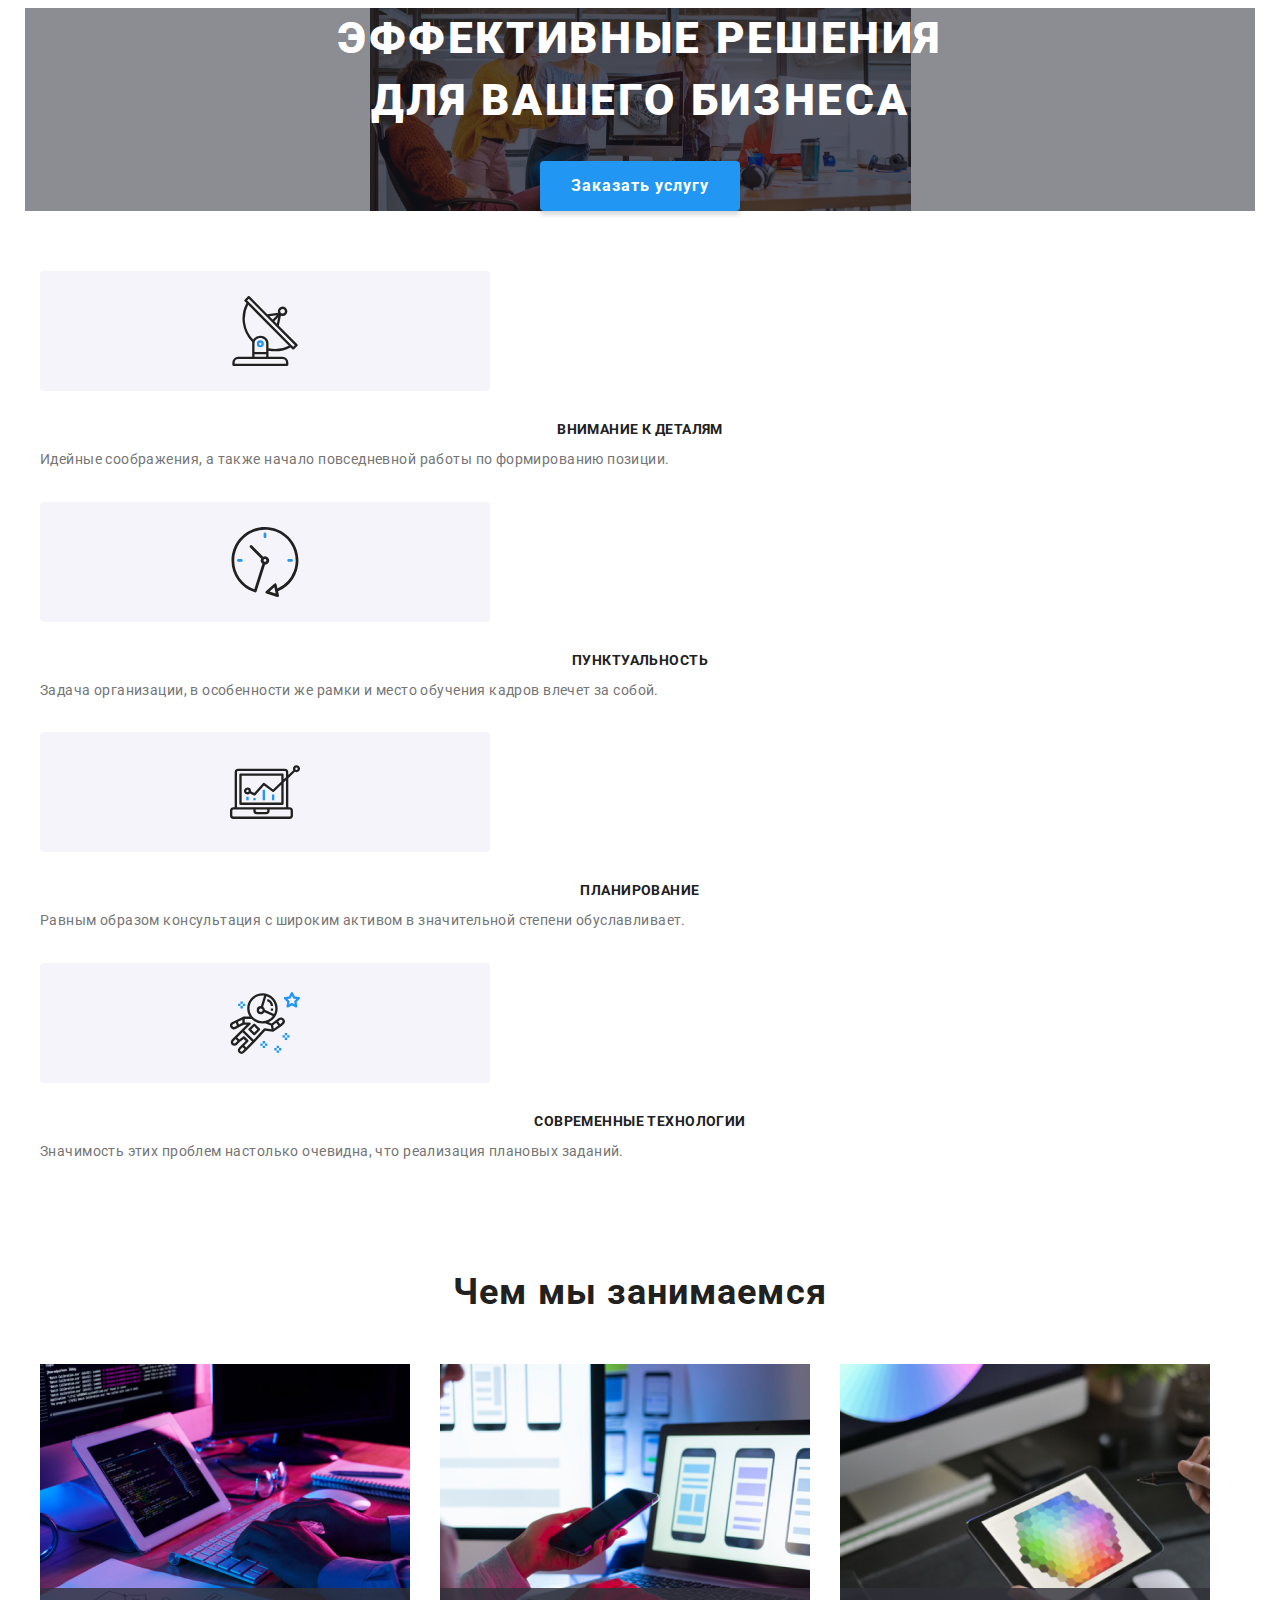
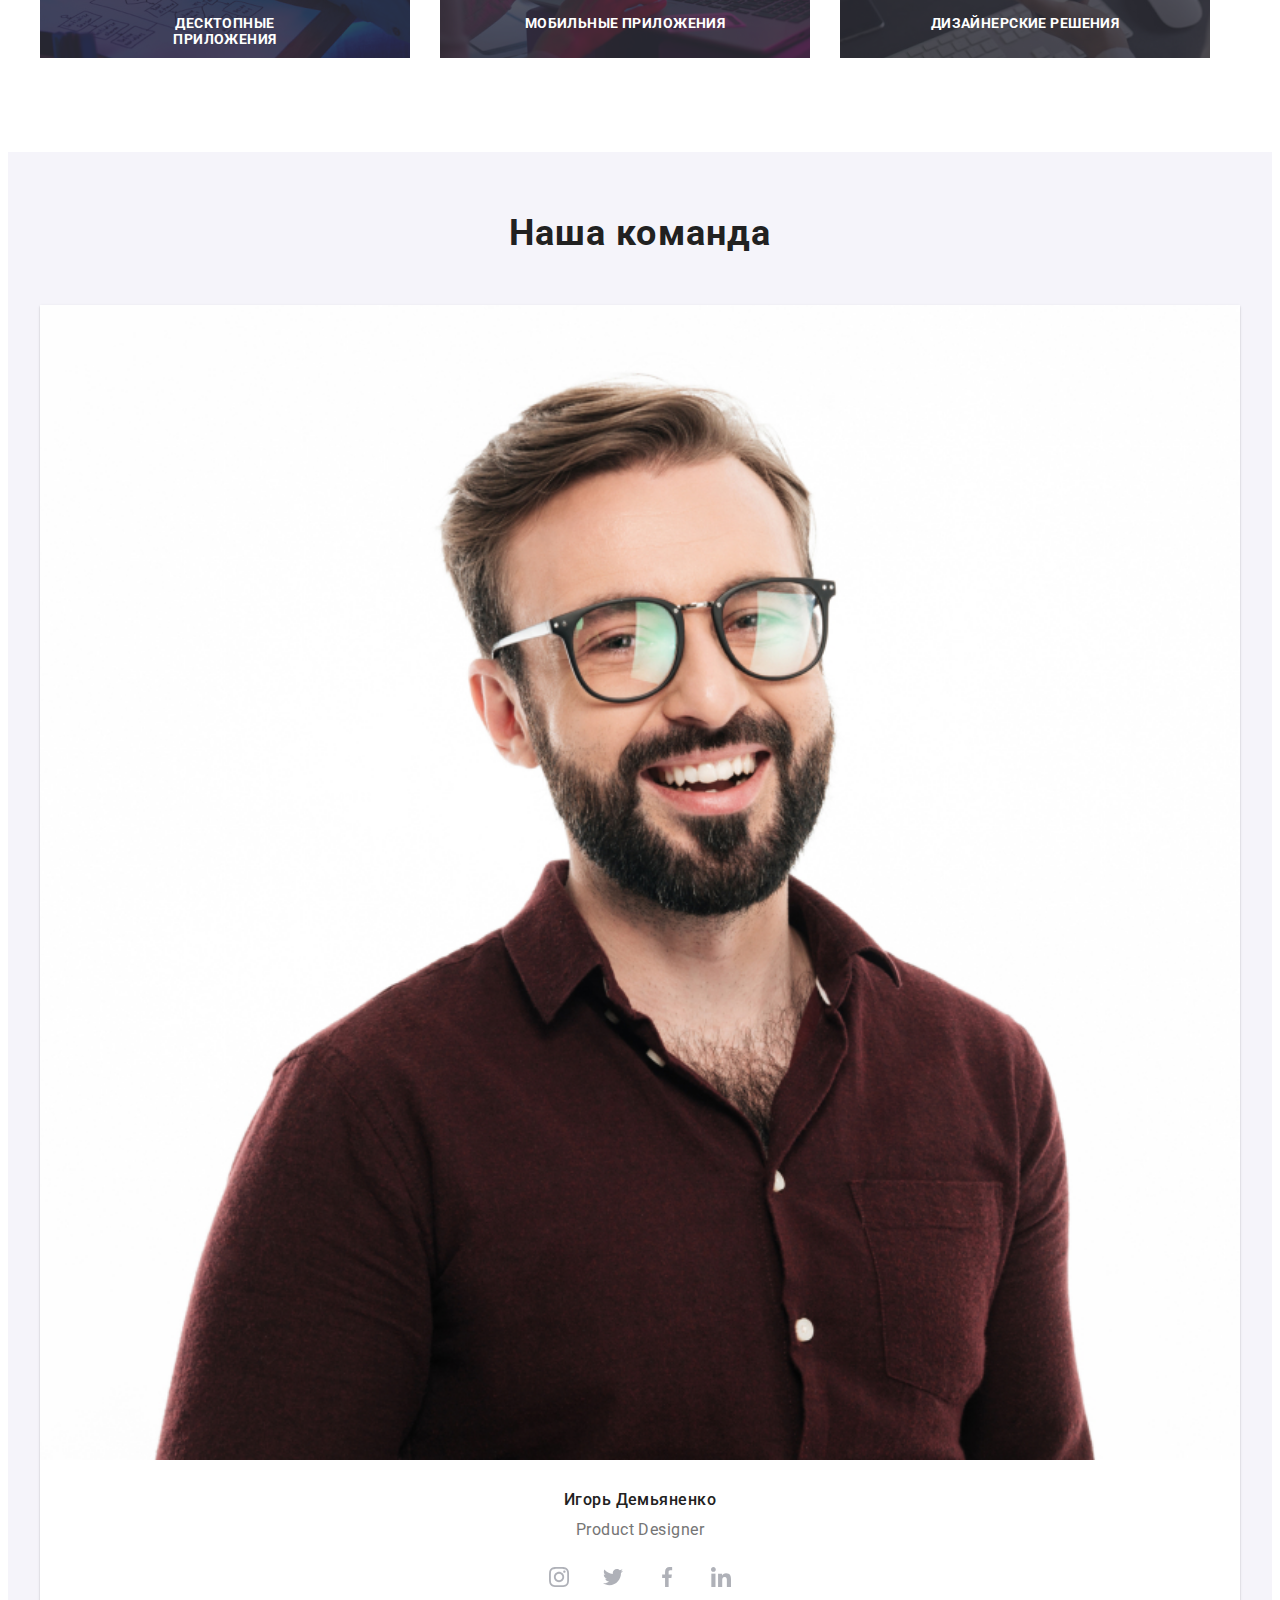
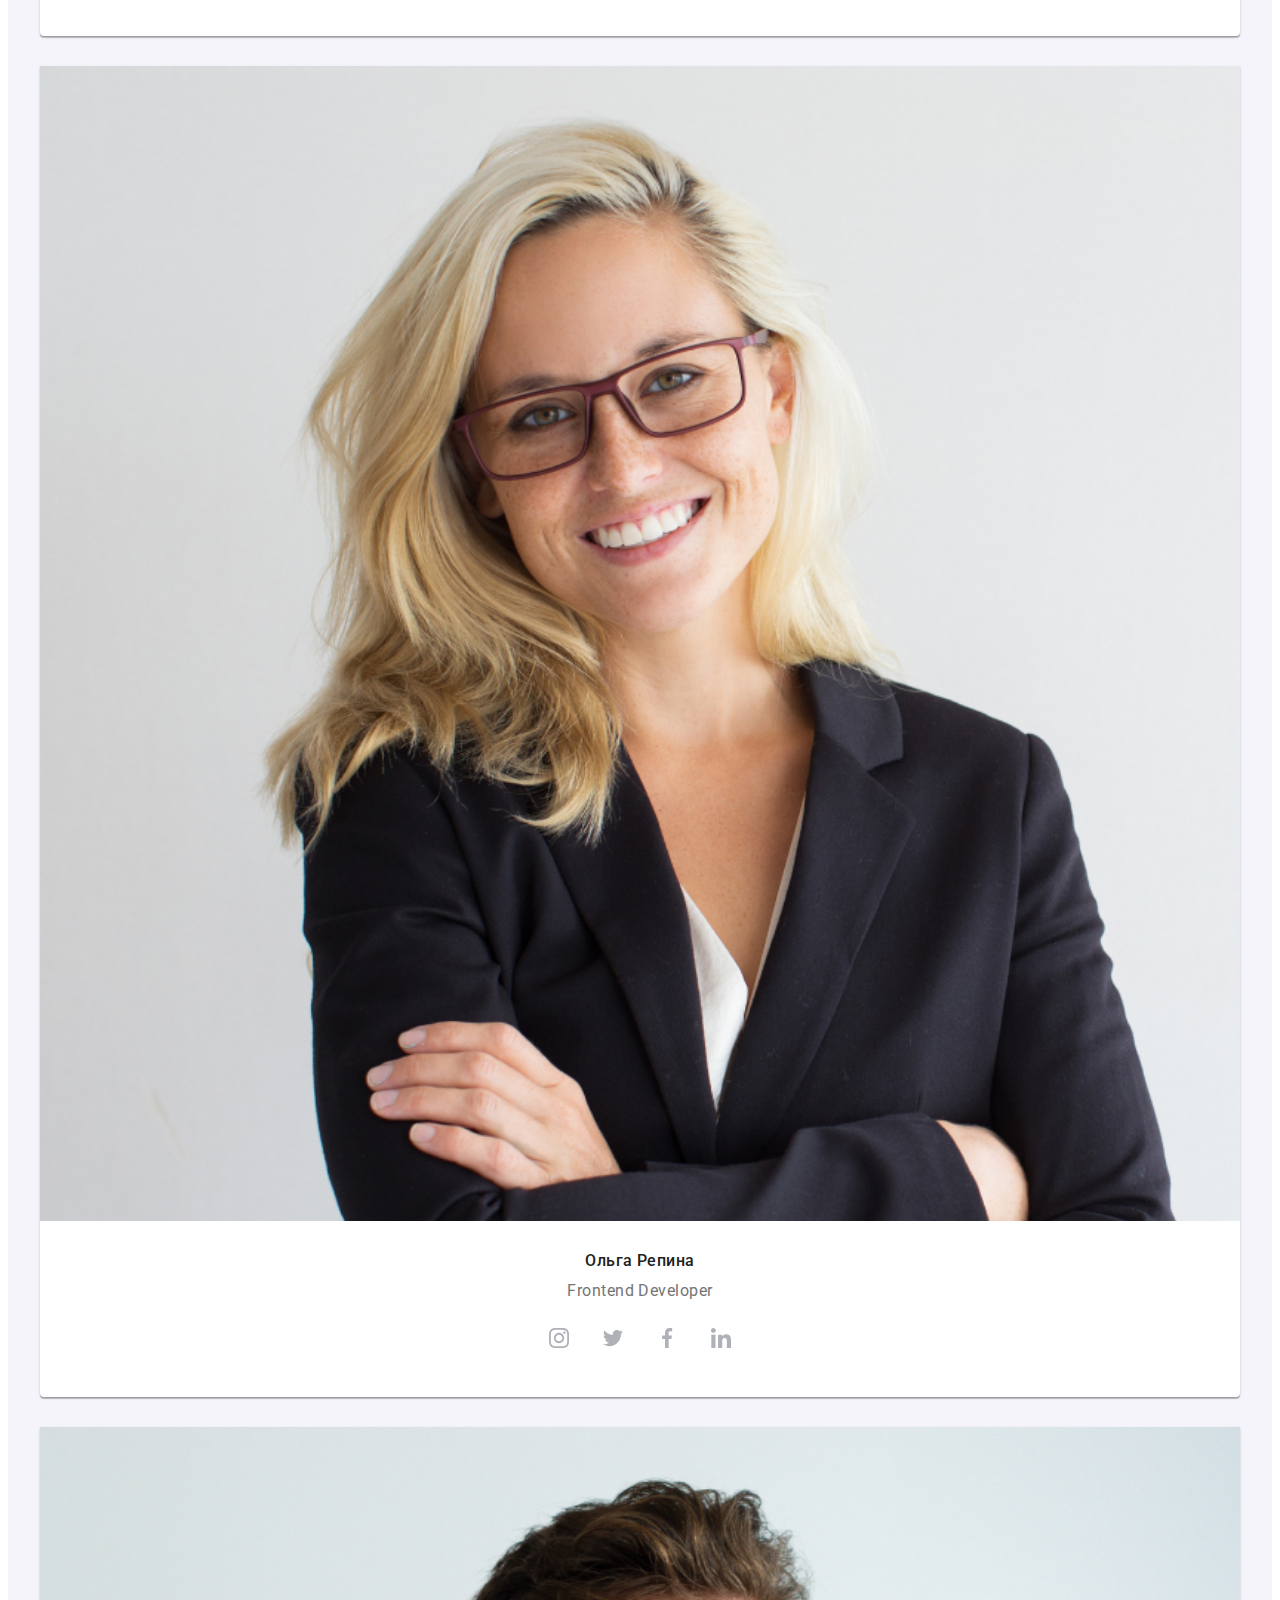
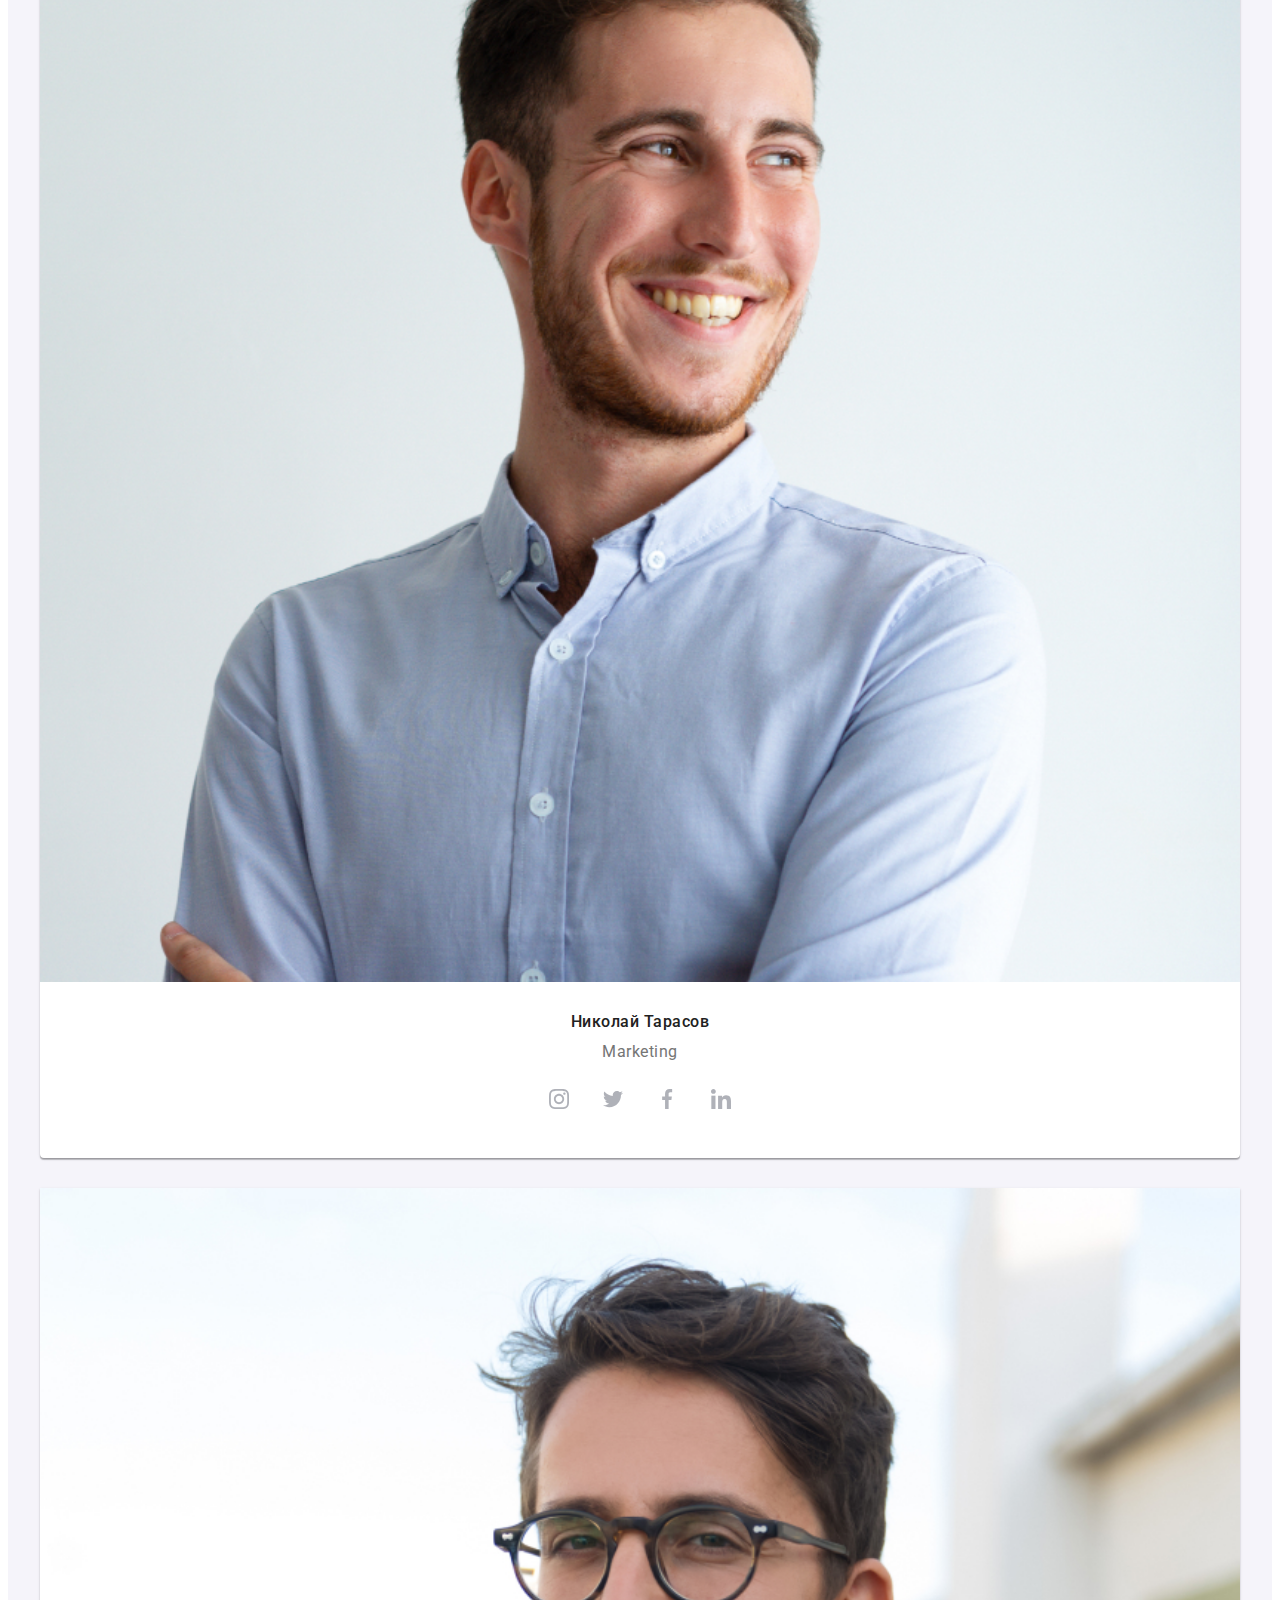
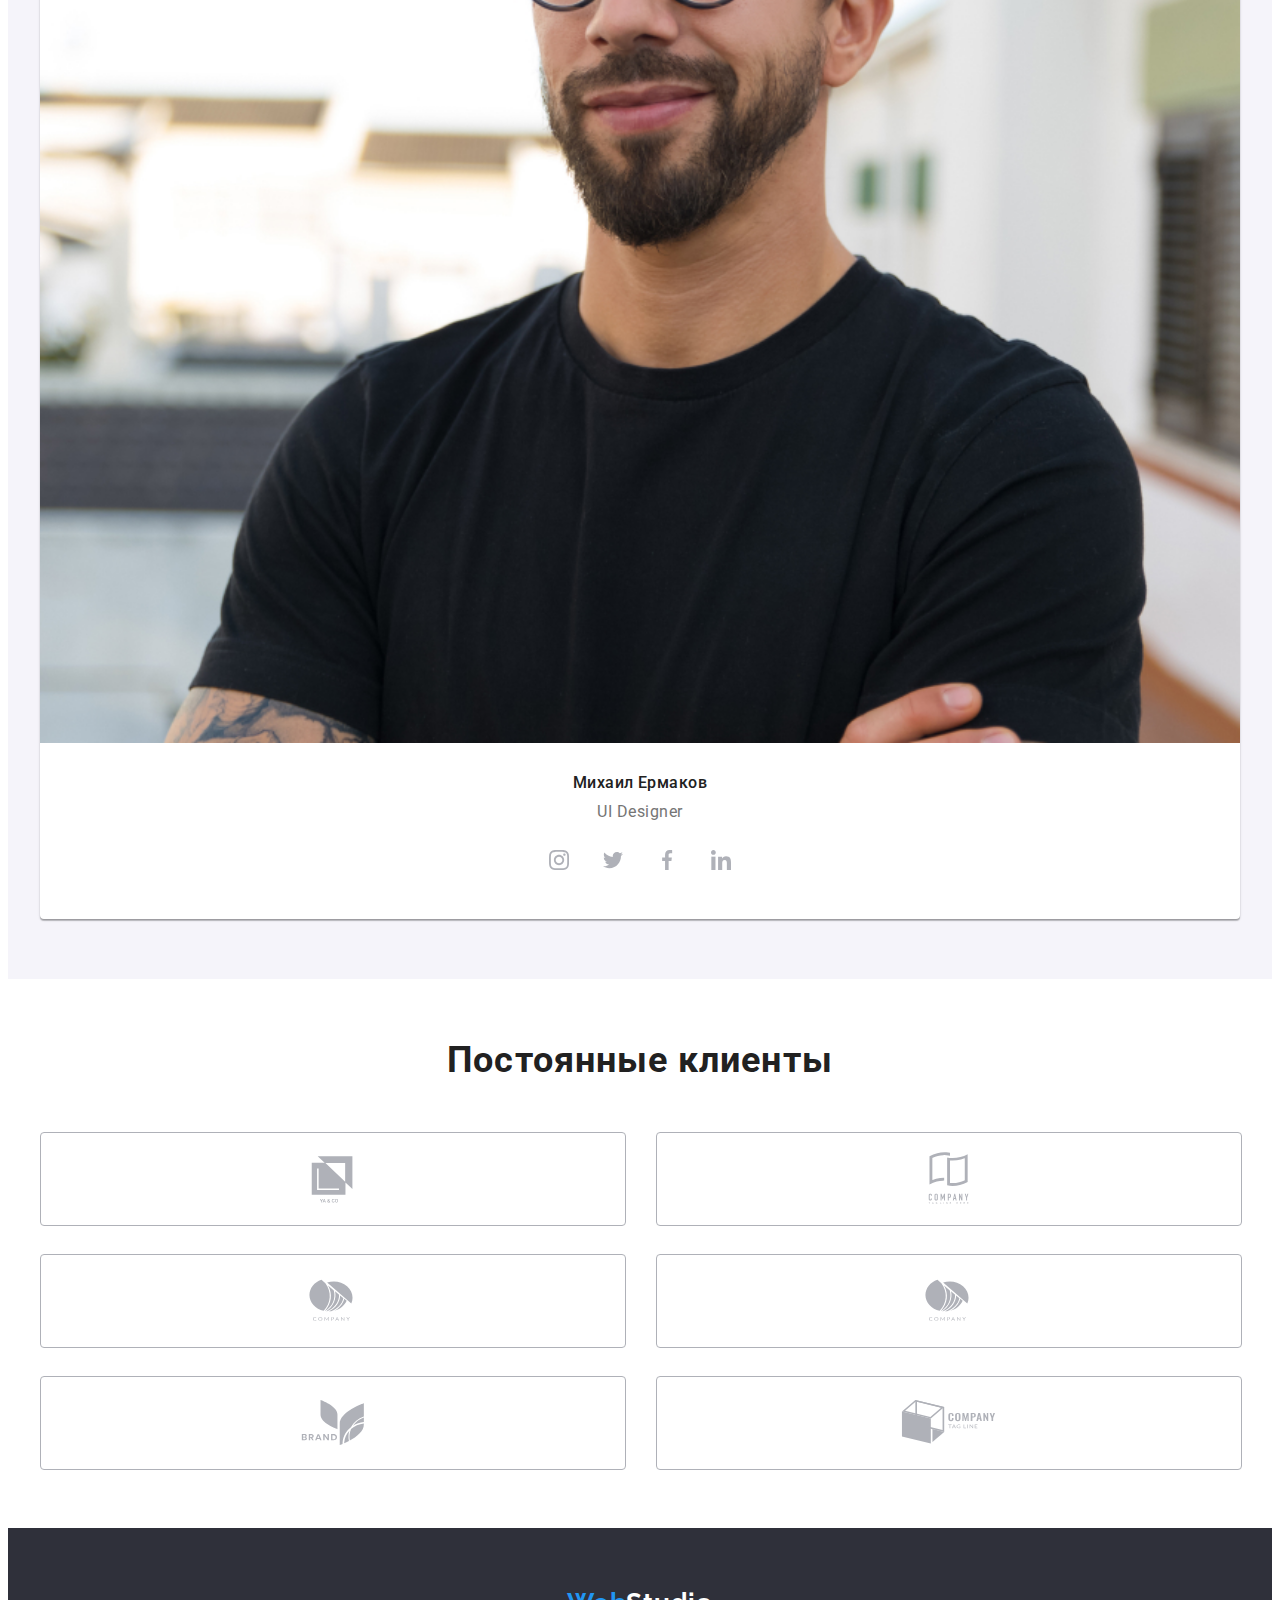
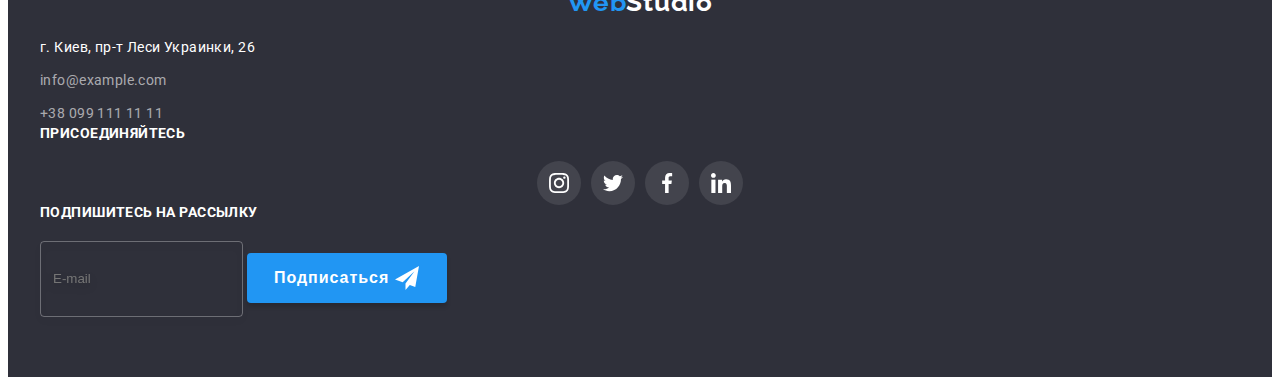
==== index.html @ 248ebfe5 "hero" ====
<!DOCTYPE html>
<html lang="ru">

<head>
    <meta charset="UTF-8">
    <meta http-equiv="X-UA-Compatible" content="IE=edge">
    <meta name="viewport" content="width=device-width, initial-scale=1.0">
    <link rel="stylesheet" href="https://cdnjs.cloudflare.com/ajax/libs/modern-normalize/1.1.0/modern-normalize.min.css" integrity="sha512-wpPYUAdjBVSE4KJnH1VR1HeZfpl1ub8YT/NKx4PuQ5NmX2tKuGu6U/JRp5y+Y8XG2tV+wKQpNHVUX03MfMFn9Q==" crossorigin="anonymous" referrerpolicy="no-referrer">
    <link href="https://fonts.googleapis.com/css2?family=Raleway:wght@700&family=Roboto:wght@400;500;700;900&display=swap" rel="stylesheet">
    <link rel="stylesheet" href="./css/main.min.css">
    <title> Домашнее задание #8</title>
</head>

<body>
    <!-- <header class="page-header">
         навигация 
        <div class="container flex-box">
             <div class="flex-box"> 
            <nav class="navigation-menu">
                <a class="logo link" href="./index.html">Web<span class="logo--black">Studio</span></a>
                <ul class="navigation-menu__list">
                    <li class="navigation-menu__item">
                        <a class="navigation-menu__link link navigation-menu__bottom-line--long" href="./index.html"><span class="accent-color">Студия</span></a>
                    </li>
                    <li class="navigation-menu__item">
                        <a class="navigation-menu__link link " href="./portfolio.html">Портфолио</a>
                    </li>
                    <li class="navigation-menu__item">
                        <a class="navigation-menu__link link " href="#contacts">Контакты</a>
                    </li>
                </ul>
            </nav>
             контакты 
            <ul class="contacts-list ">
                <li class="contacts-list__item ">
                    <a class="contacts-list__link link" href="mailto:info@devstudio.com ">info@devstudio.com
                                <svg class="contacts-list__icon-mail"  >
                                    <use href="./images/symbol-defs.svg#icon-mail" ></use>
                                </svg>
                    </a>
                </li>
                <li class="contacts-list__item"> 
                    <a class=" contacts-list__link link " href="tel:+380961111111 "> +38 096 111 11 11
                                <svg class="contacts-list__icon-phone" >
                                    <use href="./images/symbol-defs.svg#icon-phone" ></use>
                                </svg>
                    </a>
                </li>
            </ul>
             </div>
        </div>
    </header> -->
    <main>
        <!-- герой -->

        <section class=" hero hero-container  hero-bcg">
                <h1 class="hero_title">Эффективные решения для вашего бизнеса</h1>
                <button type="button" class= "button hero__button " data-modal-open><span class="hero__button--with-text ">Заказать услугу</span></button>
        </section>
        <!-- преимущества -->
        <section class="section-advantages">
            <div class="container">
                <h2 class="visually-hidden">преимущества</h2>
                <ul class="advantage-list">
                    <li class="advantage-list__item  advantage-list__antenna pseudo-icon">
                        <h3 class="advantage-list__title ">Внимание к деталям</h3>
                        <p class="advantage-list__text ">Идейные соображения, а также начало повседневной работы по формированию позиции.</p>
                    </li>
                    <li class="advantage-list__item advantage-list__clock  pseudo-icon">
                        <h3 class="advantage-list__title ">Пунктуальность</h3>
                        <p class="advantage-list__text ">Задача организации, в особенности же рамки и место обучения кадров влечет за собой.</p>
                    </li>


                    <li class="advantage-list__item  advantage-list__diagram pseudo-icon">
                        <h3 class="advantage-list__title ">Планирование</h3>
                        <p class="advantage-list__text ">Равным образом консультация с широким активом в значительной степени обуславливает.</p>
                    </li>
                    <li class="advantage-list__item   advantage-list__astronaut pseudo-icon">
                        <h3 class="advantage-list__title ">Современные технологии</h3>
                        <p class="advantage-list__text ">Значимость этих проблем настолько очевидна, что реализация плановых заданий.</p>
                    </li>
                </ul>
            </div>
        </section>
        <!-- Чем мы занимаемся -->
        <section class="section-about-us">
            <div class="container ">
                <h2 class="section-title ">Чем мы занимаемся</h2>
                <ul class="about-us-list card-set">
                    <li class="about-us-list__item card-set__item">
                        <div class="about-us-list__img card-set__img">
                            <img src="./images/studio/what-are-we-doing/box1.jpg " alt="Человек печатает код " width="370 ">
                            <div class="about-us-list__text-wrap card-set__text-wrap">
                                <p class="about-us-list__text card-set__text">Десктопные приложения</p>
                            </div>
                        </div>
                    </li>
                    <li class="about-us-list__item card-set__item">
                        <div class="about-us-list__img card-set__img">
                            <img src="./images/studio/what-are-we-doing/box2.jpg " alt="Человек печатает код " width="370 ">
                            <div class="about-us-list__text-wrap card-set__text-wrap">
                                <p class="about-us-list__text card-set__text">Мобильные приложения</p>
                            </div>
                        </div>
                    </li>
                    <li class="about-us-list__item card-set__item">
                        <div class="about-us-list__img card-set__img">
                            <img src="./images/studio/what-are-we-doing/box3.jpg " alt="Человек печатает код " width="370 ">
                            <div class="about-us-list__text-wrap card-set__text-wrap">
                                <p class="about-us-list__text card-set__text">Дизайнерские решения</p>
                            </div>
                        </div>
                    </li>
                </ul>
            </div>
        </section>
        <!-- наша команда -->
        <section class="sections section-bcg ">
            <div class="container ">
                <h2 class="section-title ">Наша команда</h2>
                <ul class="our-team-list ">
                    <li class="our-team-cards">
                        <img src="./images/studio/our-team/photocard1.jpg " alt="Фото сотрудника " width="270 ">
                        <div class="our-team-cards-text">
                            <h3 class="team-title ">Игорь Демьяненко</h3>
                            <p class="team-profession ">Product Designer</p>
                            <ul class="social-links">
                                <li class="social-links-items">
                                    <a class="social-link" href="">
                                        <svg class="link-icon">
                                        <use href="./images/symbol-defs.svg#icon-instagram"></use>
                                    </svg>
                                    </a>
                                </li>
                                <li class="social-links-items">
                                    <a class="social-link" href="">
                                        <svg class="link-icon">
                                        <use href="./images/symbol-defs.svg#icon-twitter"></use>
                                    </svg>
                                    </a>
                                </li>
                                <li class="social-links-items">
                                    <a class="social-link" href="">
                                        <svg class="link-icon">
                                        <use href="./images/symbol-defs.svg#icon-facebook"></use>
                                    </svg>
                                    </a>
                                </li>
                                <li class="social-links-items">
                                    <a class="social-link" href="">
                                        <svg class="link-icon">
                                        <use href="./images/symbol-defs.svg#icon-linkedin"></use>
                                    </svg>
                                    </a>
                                </li>
                            </ul>
                        </div>
                    </li>
                    <li class="our-team-cards">
                        <img src="./images/studio/our-team/photocard2.jpg " alt="Фото сотрудника " width="270 ">
                        <div class="our-team-cards-text">
                            <h3 class="team-title ">Ольга Репина</h3>
                            <p class="team-profession ">Frontend Developer</p>
                            <ul class="social-links">
                                <li class="social-links-items">
                                    <a class="social-link" href="">
                                        <svg class="link-icon">
                                        <use href="./images/symbol-defs.svg#icon-instagram"></use>
                                    </svg>
                                    </a>
                                </li>
                                <li class="social-links-items">
                                    <a class="social-link" href="">
                                        <svg class="link-icon">
                                        <use href="./images/symbol-defs.svg#icon-twitter"></use>
                                    </svg>
                                    </a>
                                </li>
                                <li class="social-links-items">
                                    <a class="social-link" href="">
                                        <svg class="link-icon">
                                        <use href="./images/symbol-defs.svg#icon-facebook"></use>
                                    </svg>
                                    </a>
                                </li>
                                <li class="social-links-items">
                                    <a class="social-link" href="">
                                        <svg class="link-icon">
                                        <use href="./images/symbol-defs.svg#icon-linkedin"></use>
                                    </svg>
                                    </a>
                                </li>
                            </ul>
                        </div>
                    </li>
                    <li class="our-team-cards">
                        <img src="./images/studio/our-team/photocard3.jpg " alt="Фото сотрудника " width="270 ">
                        <div class="our-team-cards-text">
                            <h3 class="team-title ">Николай Тарасов</h3>
                            <p class="team-profession ">Marketing</p>
                            <ul class="social-links">
                                <li class="social-links-items">
                                    <a class="social-link" href="">
                                        <svg class="link-icon">
                                        <use href="./images/symbol-defs.svg#icon-instagram"></use>
                                    </svg>
                                    </a>
                                </li>
                                <li class="social-links-items">
                                    <a class="social-link" href="">
                                        <svg class="link-icon">
                                        <use href="./images/symbol-defs.svg#icon-twitter"></use>
                                    </svg>
                                    </a>
                                </li>
                                <li class="social-links-items">
                                    <a class="social-link" href="">
                                        <svg class="link-icon">
                                        <use href="./images/symbol-defs.svg#icon-facebook"></use>
                                    </svg>
                                    </a>
                                </li>
                                <li class="social-links-items">
                                    <a class="social-link" href="">
                                        <svg class="link-icon">
                                        <use href="./images/symbol-defs.svg#icon-linkedin"></use>
                                    </svg>
                                    </a>
                                </li>
                            </ul>
                        </div>
                    </li>
                    <li class="our-team-cards">
                        <img src="./images/studio/our-team/photocard4.jpg " alt="Фото сотрудника " width="270 ">
                        <div class="our-team-cards-text">
                            <h3 class="team-title ">Михаил Ермаков</h3>
                            <p class="team-profession ">UI Designer</p>
                            <ul class="social-links">
                                <li class="social-links-items">
                                    <a class="social-link" href="">
                                        <svg class="link-icon">
                                        <use href="./images/symbol-defs.svg#icon-instagram"></use>
                                    </svg>
                                    </a>
                                </li>
                                <li class="social-links-items">
                                    <a class="social-link" href="">
                                        <svg class="link-icon">
                                        <use href="./images/symbol-defs.svg#icon-twitter"></use>
                                    </svg>
                                    </a>
                                </li>
                                <li class="social-links-items">
                                    <a class="social-link" href="">
                                        <svg class="link-icon">
                                        <use href="./images/symbol-defs.svg#icon-facebook"></use>
                                    </svg>
                                    </a>
                                </li>
                                <li class="social-links-items">
                                    <a class="social-link" href="">
                                        <svg class="link-icon">
                                        <use href="./images/symbol-defs.svg#icon-linkedin"></use>
                                    </svg>
                                    </a>
                                </li>
                            </ul>
                        </div>
                    </li>
                </ul>
            </div>
        </section>
        <section class="sections">
            <div class="container">
                <h2 class="section-title">Постоянные клиенты</h2>
                <ul class="clients-list">
                    <li class="clients-list-item">
                        <a class="clients-link" href="">
                            <svg class="clients-svg">
                            <use href="./images/symbol-defs.svg#icon-logo"></use>
                        </svg>
                        </a>
                    </li>
                    <li class="clients-list-item">
                        <a class="clients-link" href="">
                            <svg class="clients-svg">
                            <use href="./images/symbol-defs.svg#icon-logo-2"></use>
                        </svg>
                        </a>
                    </li>
                    <li class="clients-list-item">
                        <a class="clients-link" href="">
                            <svg class="clients-svg">
                            <use href="./images/symbol-defs.svg#icon-logo-3"></use>
                        </svg>
                        </a>
                    </li>
                    <li class="clients-list-item">
                        <a class="clients-link" href="">
                            <svg class="clients-svg">
                            <use href="./images/symbol-defs.svg#icon-logo-3"></use>
                        </svg>
                        </a>
                    </li>
                    <li class="clients-list-item">
                        <a class="clients-link" href="">
                            <svg class="clients-svg">
                            <use href="./images/symbol-defs.svg#icon-logo-5"></use>
                        </svg>
                        </a>
                    </li>
                    <li class="clients-list-item">
                        <a class="clients-link" href="">
                            <svg class="clients-svg">
                            <use href="./images/symbol-defs.svg#icon-logo-6"></use>
                        </svg>
                        </a>
                    </li>
                </ul>
            </div>
        </section>
    </main>
    <footer class="footer footer-section-padding" id="contacts">
        <div class="container  footer-conteiner">
            <div class="address-container">
                <a class="logo link footer-logo-padding " href="./index.html ">Web<span class="logo--white">Studio</span></a>
                <address>   
                <p class="address-text ">г. Киев, пр-т Леси Украинки, 26 </p>
                <a class=" address-link link " href="mailto:info@example.com ">info@example.com</a> <br />
                <a class=" address-link link " href="tel:+380991111111 ">+38 099 111 11 11</a>
            </address>
            </div>
            <div class="footer-social-container">
                <p class="join">присоединяйтесь</p>
                <ul class="footer-social-list">
                    <li>
                    </li>
                    <li class="social-links-items-footer ">
                        <a class="social-link-footer " href=" ">
                            <svg class="link-icon-footer ">
                                    <use href="./images/symbol-defs.svg#icon-instagram "></use>
                                </svg>
                        </a>
                    </li>
                    <li class="social-links-items-footer ">
                        <a class="social-link-footer " href=" ">
                            <svg class="link-icon-footer ">
                                    <use href="./images/symbol-defs.svg#icon-twitter "></use>
                                </svg>
                        </a>
                    </li>
                    <li class="social-links-items-footer ">
                        <a class="social-link-footer " href=" ">
                            <svg class="link-icon-footer ">
                                    <use href="./images/symbol-defs.svg#icon-facebook "></use>
                                </svg>
                        </a>
                    </li>
                    <li class="social-links-items-footer ">
                        <a class="social-link-footer " href=" ">
                            <svg class="link-icon-footer ">
                                    <use href="./images/symbol-defs.svg#icon-linkedin "></use>
                                </svg>
                        </a>
                    </li>
                </ul>
            </div>
            <div class="footer-form">
                <p class="join">Подпишитесь на рассылку</p>
                <form action="#">
                    <input class="footer-form-input" name="E-mail" type="email" placeholder="E-mail">
                    <button type="submit" class="footer-button-submit"><span class="footer-button-text"> Подписаться</span> 
                        <svg class="send-icon">
                            <use href="./images/symbol-defs.svg#icon-icon-send"></use>
                        </svg>
                </button>
            </div>
        </div>
    </footer>
    <div class="backdrop is-hidden" data-modal>
        <div class="modal">
            <button type="button" class="modal-close" data-modal-close>
                <svg class="icon-close">
                    <use href=".//images/symbol-defs.svg#icon-close"></use>
                </svg>
            </button>
            <form action="#" >
                <div class="form-padding">
                    <b class="form-title">Оставьте свои данные, мы вам перезвоним</b>
<div class="modal-field">
    <label class="form-label"><span class="label-text">Имя</span>
        <span class="input-wrap">
        <input class="form-input"
        type="text"
        name="user-name"
        required
        >
        <svg class="form-icons">
            <use href="./images/symbol-defs.svg#icon-user-name-icon"></use>
        </svg>
        </span>
    </label>
</div>
<div class="modal-field">
    <label class="form-label"><span class="label-text">Телефон</span>
        <span class="input-wrap">
        <input class="form-input"type="tel"
        name="user-tel"
        required
        >
        <svg class="form-icons">
            <use href="./images/symbol-defs.svg#icon-user-phone-icon"></use>
        </svg>
        </span>
    </label>
</div>
<div class="modal-field">
    <label class="form-label"><span class="label-text">Почта</span>
        <span class="input-wrap">
            <input class="form-input"type="email"
        name="user-email"
        >
            <svg class="form-icons">
            <use href="./images/symbol-defs.svg#icon-user-mail-icon"></use>
            </svg>
        </span>
    </label>
</div>
<div class="modal-textarea">
    <label class="form-label"><span class="label-text">Комментарий</span>
    <textarea class=" form-textarea " name="comment " placeholder="Введите текст"></textarea>
</label>
</div>
<div class="Modal-chekbox">
    <input type="checkbox" class="form-check visually-hidden" name="policy" value="yes" id="form-check" required>
    <label for="form-check" class="check-text">
        <span class="check-text__svg">
            <svg class="icon-check">
                <use href="./images/symbol-defs.svg#icon-check"></use>
            </svg>
        </span>
        Соглашаюсь с рассылкой и принимаю <a href="" class="check-link">Условия договора</a>
    </label>
</div>
<button type="submit" class="form-submit-button"><span class="form-button-text">Отправить</span></button>
                </div>
            </form>
        </div>
    </div>
    <script src="./js/modal.js "></script>
</body>

</html>
---- css/main.min.css ----
:root{--main-text: #757575;--title-text: #212121;--accent: #2196f3;--main-bg: #ffffff;--hero-bg: #2f303a;--header-borderline: #e5e5e5;--secondary-bg: #f5f4fa;--partfolio-border: #eeeeee;--soc-link: #afb1b8;--soc-link-h: #ffffff;--footerbcg-soc-link: #43444d;--clients-border: #afb1b8;--gap: 30px;--item: 1}p,h1,h2,h3{margin:0;padding:0}ul,ol{margin:0;padding:0;list-style:none}img{display:block;max-width:100%;height:auto;width:100%}body{font-family:Roboto,sans-serif,Raleway;background-color:var(--main-bg);color:var(--main-text)}.visually-hidden{position:absolute;white-space:nowrap;width:1px;height:1px;overflow:hidden;border:0;padding:0;clip:rect(0 0 0 0);-webkit-clip-path:inset(50%);clip-path:inset(50%);margin:-1px}.accent-color{color:var(--accent)}.link{text-decoration:none;transition:color 250ms linear}.link:hover,.link:focus{color:var(--accent)}.flex-box{display:flex}.centered{text-align:center}.container{margin:auto;padding-left:15px;padding-right:15px;width:100%;overflow:hidden}@media screen and (min-width: 480px){.container{width:480px;overflow:visible}}@media screen and (min-width: 768px){.container{width:768px}}@media screen and (min-width: 1200px){.container{width:1200px}}.sections{padding:60px 0px}.section-title{margin:0;margin-bottom:30px;font-weight:bold;font-size:36px;line-height:1.2;text-align:center;letter-spacing:.03em;color:var(--title-text)}@media screen and (min-width: 1200px){.section-title{margin-bottom:50px}}.logo{text-align:center;padding-bottom:20px;font-family:Raleway;font-weight:bold;font-size:26px;line-height:1.1;letter-spacing:.03em;color:var(--accent)}.logo--black{color:var(--title-text)}.logo--white{color:var(--main-bg)}.page-header{border-bottom:1px solid var(--header-borderline)}.navigation-menu{display:flex}.navigation-menu__list{display:flex;margin-right:305px;list-style:none;font-style:normal;font-weight:500;font-size:14px;line-height:1.2;letter-spacing:.02em;color:var(--title-text)}.navigation-menu__item+.navigation-menu__item{margin-left:50px}.navigation-menu__link{position:relative;display:block;padding-top:32px;padding-bottom:32px;color:var(--title-text)}.contacts-list{display:flex;margin-bottom:0;margin-right:auto;margin-left:auto}.contacts-list__item{display:flex;justify-content:center;align-items:center;width:100%;height:100%;list-style:none;font-style:normal;font-weight:500;font-size:14px;line-height:1.2;letter-spacing:.02em}.contacts-list__item+.contacts-list__item{margin-left:30px}.contacts-list__link{display:flex;margin-right:0px;padding-top:32px;padding-bottom:32px;color:var(--main-text)}.contacts-list__icon-mail{width:16px;height:12px;fill:currentColor;order:-1;margin-right:10px}.contacts-list__icon-phone{width:10px;height:16px;fill:currentColor;order:-1;margin-right:10px}.bottom-line::after{display:block;content:"";height:4px;width:48px;background-color:var(--accent);border-radius:2px;position:absolute;bottom:0px;left:0px}.navigation-menu__bottom-line--long::after{display:block;content:"";height:4px;width:48px;background-color:var(--accent);border-radius:2px;position:absolute;bottom:0px;left:0px}.navigation-menu__bottom-line--longer::after{display:block;content:"";height:4px;width:78px;background-color:var(--accent);border-radius:2px;position:absolute;bottom:0px;left:0px}.hero{text-align:center}.hero-container{margin:auto;padding-left:15px;padding-right:15px}.hero-bcg{margin-right:auto;margin-left:auto;background-image:linear-gradient(rgba(25, 28, 38, 0.5), rgba(25, 28, 38, 0.5)),url(../images/hero-bcg/hero.jpg);background-position:center;background-size:contain;background-repeat:no-repeat}@media screen and (min-width: 0px)and (max-width: 767px){.hero-bcg{width:100%;overflow:visible;background-size:cover;padding:118px 60px}}@media screen and (min-width: 768px){.hero-bcg{width:768px}}@media screen and (min-width: 1200px){.hero-bcg{width:1200px}}.hero_title{margin-right:auto;margin-left:auto;margin-bottom:30px;max-width:700px;font-weight:900;font-size:44px;line-height:1.4;letter-spacing:.06em;text-transform:uppercase;color:var(--main-bg)}@media screen and (min-width: 0px)and (max-width: 767px){.hero_title{font-size:26px;line-height:calc(42 / 26)}}.button{min-width:200px;min-height:50px;border:none;box-shadow:0px 4px 4px rgba(0,0,0,.15);border-radius:4px}.hero__button{min-width:200px;min-height:50px;border:none;box-shadow:0px 4px 4px rgba(0,0,0,.15);border-radius:4px;background-color:var(--accent);color:var(--main-bg)}.hero__button--with-text{font-family:Roboto;font-style:normal;font-weight:bold;font-size:16px;line-height:1.9;letter-spacing:.06em;color:var(--main-bg)}.footer-button-submit{position:relative;width:200px;height:50px;border:none;background:#2196f3;box-shadow:0px 4px 4px rgba(0,0,0,.15);border-radius:4px;cursor:pointer}@media screen and (min-width: 0px)and (max-width: 767px){.footer-button-submit{left:50%;transform:translate(-50%)}}.footer-button-text{margin-top:10px;margin-bottom:10px;margin-left:21px;margin-right:62px;font-style:normal;font-weight:bold;font-size:16px;line-height:calc(30 / 16);letter-spacing:.06em;color:#fff}.send-icon{position:absolute;top:50%;right:28px;transform:translateY(-50%);width:24px;height:24px;fill:#fff}.partfolio-buttons{padding-top:6px;padding-bottom:6px;padding-left:22px;padding-right:22px;font-weight:500;font-size:16px;line-height:1.6;text-align:center;cursor:pointer;background-color:var(--secondary-bg);border:transparent;border-radius:4px;transition:color 250ms linear,background-color 250ms linear}.partfolio-buttons:focus,.partfolio-buttons:hover{color:var(--main-bg);background-color:var(--accent);box-shadow:0px 3px 1px rgba(0,0,0,.1),0px 1px 2px rgba(0,0,0,.08),0px 2px 2px rgba(0,0,0,.12)}.form-submit-button{width:200px;height:50px;cursor:pointer;background:#2196f3;border:none;box-shadow:0px 4px 4px rgba(0,0,0,.15);border-radius:4px;margin-left:auto;margin-right:auto;display:flex;align-items:center;justify-content:center;outline:none}.form-button-text{font-style:normal;font-weight:bold;font-size:16px;line-height:calc(30 / 16);letter-spacing:.06em;color:#fff}.section-advantages{padding:60px 0px}.advantage-list__item{min-width:320px}.advantage-list__item:not(:last-child){margin-bottom:30px}.advantage-list__title{text-align:center;font-style:normal;font-weight:bold;font-size:14px;line-height:1.2;letter-spacing:.03em;text-transform:uppercase;color:var(--title-text);margin-bottom:10px}.advantage-list__text{font-style:normal;font-weight:normal;font-size:14px;line-height:1.7;letter-spacing:.03em;color:var(--main-text)}.advantage-list__item::before{display:block;content:"";height:120px;width:100%;margin-bottom:20px;background:#f5f4fa;border-radius:4px;background-repeat:no-repeat;background-position:center;background-size:auto}@media screen and (min-width: 480px){.advantage-list__item::before{margin-bottom:30px;width:450px}}.advantage-list__antenna::before{background-image:url(../images/advantage-svg/antenna.svg)}.advantage-list__clock::before{background-image:url(../images/advantage-svg/clock.svg)}.advantage-list__diagram::before{background-image:url(../images/advantage-svg/diagram.svg)}.advantage-list__astronaut::before{background-image:url(../images/advantage-svg/astronaut.svg)}.section-about-us{padding-top:47px;padding-bottom:94px}@media screen and (max-width: 1199px){.section-about-us{display:none}}@media screen and (min-width: 1200px){.section-about-us{display:block}}.card-set{display:flex}.card-set__item+.card-set__item{margin-left:30px}.card-set__img{position:relative}.card-set__text-wrap{position:absolute;bottom:0px;right:0px;width:370px;height:70px;background:rgba(47,48,58,.8)}.card-set__text{position:absolute;bottom:50%;right:50%;transform:translate(50%, 50%);width:205px;height:16px;font-weight:bold;font-size:14px;line-height:16px;text-align:center;letter-spacing:.03em;text-transform:uppercase;color:#fff}.our-team-list{text-align:center}.team-title{margin-bottom:10px;font-style:normal;font-weight:500;font-size:16px;line-height:1.2;letter-spacing:.03em;color:var(--title-text)}.our-team-cards{border-radius:0px 0px 4px 4px;box-shadow:0px 1px 3px rgba(0,0,0,.12),0px 1px 1px rgba(0,0,0,.14),0px 2px 1px rgba(0,0,0,.2);background-color:var(--main-bg)}.our-team-cards:not(:last-child){margin-bottom:30px}.our-team-cards-text{padding-top:30px;padding-bottom:37px}.team-profession{margin-bottom:16px;font-style:normal;font-weight:normal;font-size:16px;line-height:1.2;letter-spacing:.03em;color:var(--main-text)}.section-bcg{background-color:var(--secondary-bg)}.social-links{display:flex;justify-content:center;align-items:center}.social-links-items{width:44px;height:44px}.social-links-items+.social-links-items{margin-left:10px}.social-link{width:100%;height:100%;border-radius:50%;display:flex;align-items:center;justify-content:center;color:var(--soc-link);transition:background-color 250ms linear,color 250ms linear}.link-icon{width:20px;height:20px;fill:currentColor}.social-link:hover,.social-link:focus{background-color:var(--accent);color:var(--soc-link-h)}.footer-social-container{align-content:center}@media screen and (min-width: 0px)and (max-width: 767px){.footer-social-container{margin-bottom:60px}}.footer-social-list{display:flex;justify-content:center;align-items:center}.social-links-items-footer{width:44px;height:44px}.social-links-items-footer+.social-links-items-footer{margin-left:10px}.social-link-footer{width:100%;height:100%;border-radius:50%;display:flex;justify-content:center;align-items:center;color:var(--main-bg);background-color:var(--footerbcg-soc-link);transition:background-color 250ms linear}.link-icon-footer{width:20px;height:20px;fill:currentColor}.social-link-footer:hover,.social-link-footer:focus{background-color:var(--accent)}.clients-list{margin-left:-28px;margin-bottom:-30px}.clients-list-item{display:inline-block;width:calc(100% / 2 - 30px);margin-left:28px;margin-bottom:30px;height:92px}.clients-link{width:100%;height:100%;border:1px solid var(--clients-border);border-radius:4px;display:flex;justify-content:center;align-items:center;color:var(--clients-border);transition:color 250ms linear,background-color 250ms linear}.clients-svg{width:106px;height:60px;fill:currentColor}.clients-link:focus,.clients-link:hover{border-color:var(--accent);color:var(--accent);cursor:pointer}.footer{background-color:var(--hero-bg)}.footer-section-padding{padding-top:60px;padding-bottom:60px}.footer-conteiner{align-items:baseline;align-content:center}.footer-logo-padding{display:block}@media screen and (min-width: 0px)and (max-width: 767px){.address-container{text-align:center;margin-bottom:60px}}.join{margin-bottom:20px;font-style:normal;font-weight:bold;font-size:14px;line-height:1.1;letter-spacing:.03em;text-transform:uppercase;color:var(--main-bg)}@media screen and (min-width: 0px)and (max-width: 767px){.join{text-align:center;margin-bottom:20px}}.address-text{margin-bottom:9px;font-style:normal;font-weight:normal;font-size:14px;line-height:1.7;letter-spacing:.03em;color:var(--main-bg)}@media screen and (min-width: 0px)and (max-width: 767px){.address-text{text-align:center}}.address-link{display:inline-block;text-align:center;font-style:normal;font-weight:normal;font-size:14px;line-height:1.7;letter-spacing:.03em;color:rgba(255,255,255,.6)}.address-link:not(:last-child){margin-bottom:9px}.footer-form{align-content:center}.footer-form-input{height:50px;background-color:transparent;border:1px solid rgba(255,255,255,.3);filter:drop-shadow(0px 4px 4px rgba(0, 0, 0, 0.15));color:#fff;border-radius:4px;outline:none;padding:12px;transition:border-color 250ms linear}@media screen and (min-width: 0px)and (max-width: 767px){.footer-form-input{width:100%;margin-bottom:20px}}.footer-form-input:focus{border-color:var(--accent)}.form-padding{padding:40px}.modal-field{margin-bottom:10px}.modal-textarea{margin-bottom:20px}.Modal-chekbox{margin-bottom:30px}.form-title{display:block;margin-bottom:12px;font-style:normal;font-weight:bold;font-size:20px;line-height:calc(23 / 20);text-align:center;letter-spacing:.03em;color:#212121}.form-label{display:block;font-style:normal;font-weight:normal;font-size:12px;line-height:calc(14 / 12);letter-spacing:.01em}.label-text{display:block;width:80px;height:14px;font-style:normal;font-weight:normal;font-size:12px;line-height:calc(14 / 12);letter-spacing:.01em;margin-bottom:4px}.input-wrap{position:relative}.form-input{width:100%;height:40px;background-color:transparent;border:1px solid rgba(33,33,33,.2);border-radius:5px;padding-left:42px;padding-right:15px;outline:none;transition:border-color 250ms linear}.form-input:focus{border-color:var(--accent)}.form-input:focus+.form-icons{fill:var(--accent)}.form-textarea{width:100%;height:120px;padding:12px 16px;resize:none;background-color:transparent;border:1px solid rgba(33,33,33,.2);box-sizing:border-box;border-radius:4px;outline:none;transition:border-color 250ms linear}.form-textarea:focus{border-color:var(--accent)}.form-icons{position:absolute;width:18px;height:18px;left:15px;top:50%;transform:translateY(-50%);transition:fill 250ms linear}.check-text{font-style:normal;font-weight:normal;font-size:14px;line-height:calc(24 / 14);letter-spacing:.03em;display:flex;align-items:center;justify-content:center}.icon-check{width:11px;height:9px;fill:#fff}.check-text__svg{width:15px;height:15px;border:1px solid #000;border-radius:2px;margin-right:5px;display:flex;align-items:center;justify-content:center;transition:background-color 250ms linear,border 250ms linear}.check-link{padding-left:5px;color:var(--accent)}.form-check:checked+.check-text span{background-color:var(--accent);border:none}.portfolio-card-text{padding-top:20px;padding-bottom:20px;padding-left:24px;padding-right:24px}.portfolio-image-name{font-weight:bold;font-size:18px;line-height:2;color:var(--title-text)}.portfolio-image-text{font-style:normal;font-weight:normal;font-size:16px;line-height:1.9;letter-spacing:.03em;color:var(--main-text)}.buttons-list{margin-bottom:50px;justify-content:center}.list-item-buttons+.list-item-buttons{margin-left:8px}.portfolio-item-list{flex-wrap:wrap;margin-bottom:-30px;margin-right:-30px}.portfolio-list-item{text-decoration:none;flex-basis:calc(100% / 3 - 30px);margin-right:30px;margin-bottom:30px;background:var(--main-bg);border:1px solid var(--partfolio-border)}.portfolio-list-item:hover .portfolio-image-text-up{box-shadow:0px 4px 4px rgba(0,0,0,.25);transform:translateY(0%)}.portfolio-link{text-decoration:none}.portfolio-img-wrap{position:relative;overflow:hidden}.portfolio-image-text-up{position:absolute;top:0;left:0;font-size:18px;line-height:1.7;letter-spacing:.03em;color:#fff;background-color:var(--accent);height:100%;padding:63px 24px;transform:translateY(100%);transition:transform 250ms linear}.backdrop{position:fixed;top:0px;left:0px;width:100%;height:100%;background:rgba(0,0,0,.2)}.is-hidden{visibility:hidden;opacity:0;pointer-events:none}.modal{position:absolute;top:50%;left:50%;transform:translate(-50%, -50%);width:528px;height:581px;box-shadow:0px 1px 3px rgba(0,0,0,.12),0px 1px 1px rgba(0,0,0,.14),0px 2px 1px rgba(0,0,0,.2);border-radius:4px;background-color:#fff}.modal-close{position:absolute;background-color:transparent;top:8px;right:8px;width:30px;height:30px;border:1px solid rgba(0,0,0,.1);border-radius:50%;cursor:pointer;transition:fill 250ms linear,cursor 250ms linear}.modal-close:hover{fill:var(--accent);cursor:pointer}.icon-close{position:absolute;top:5px;right:5px;width:18px;height:18px}/*# sourceMappingURL=main.min.css.map */
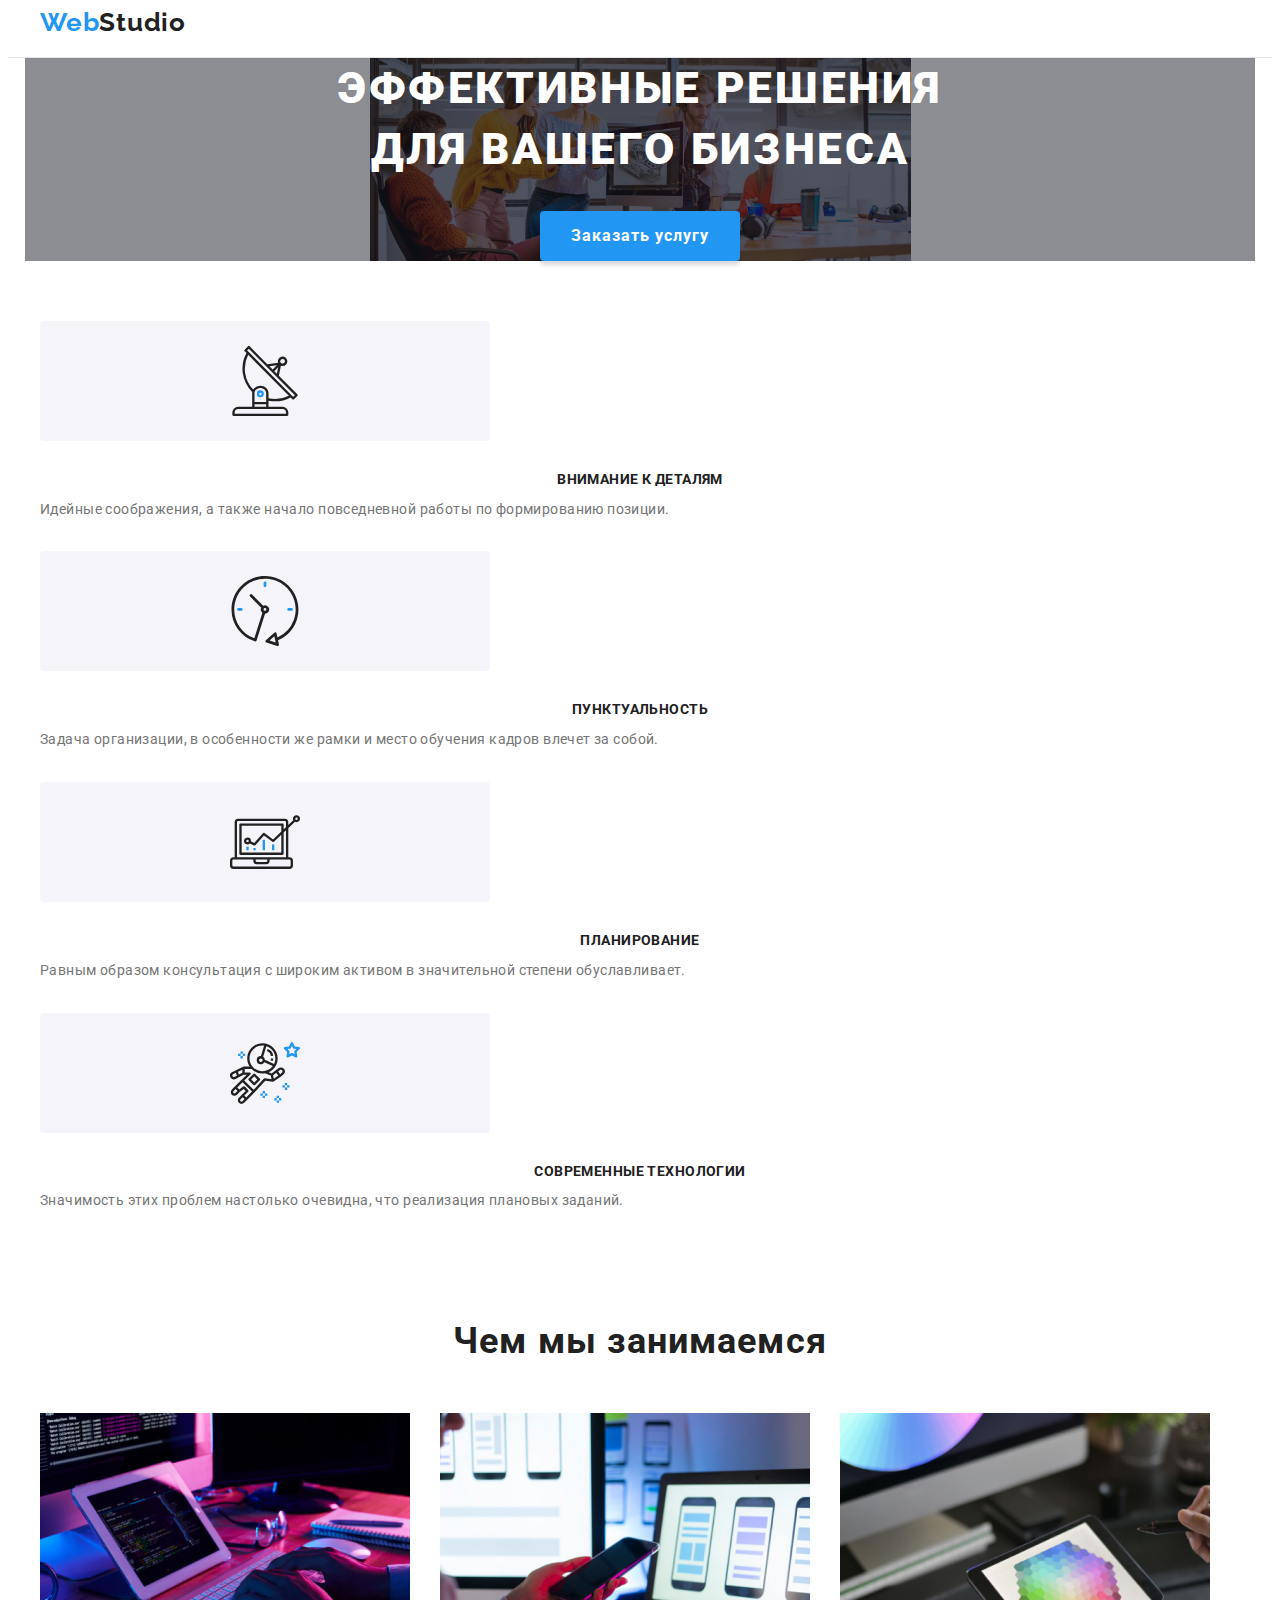
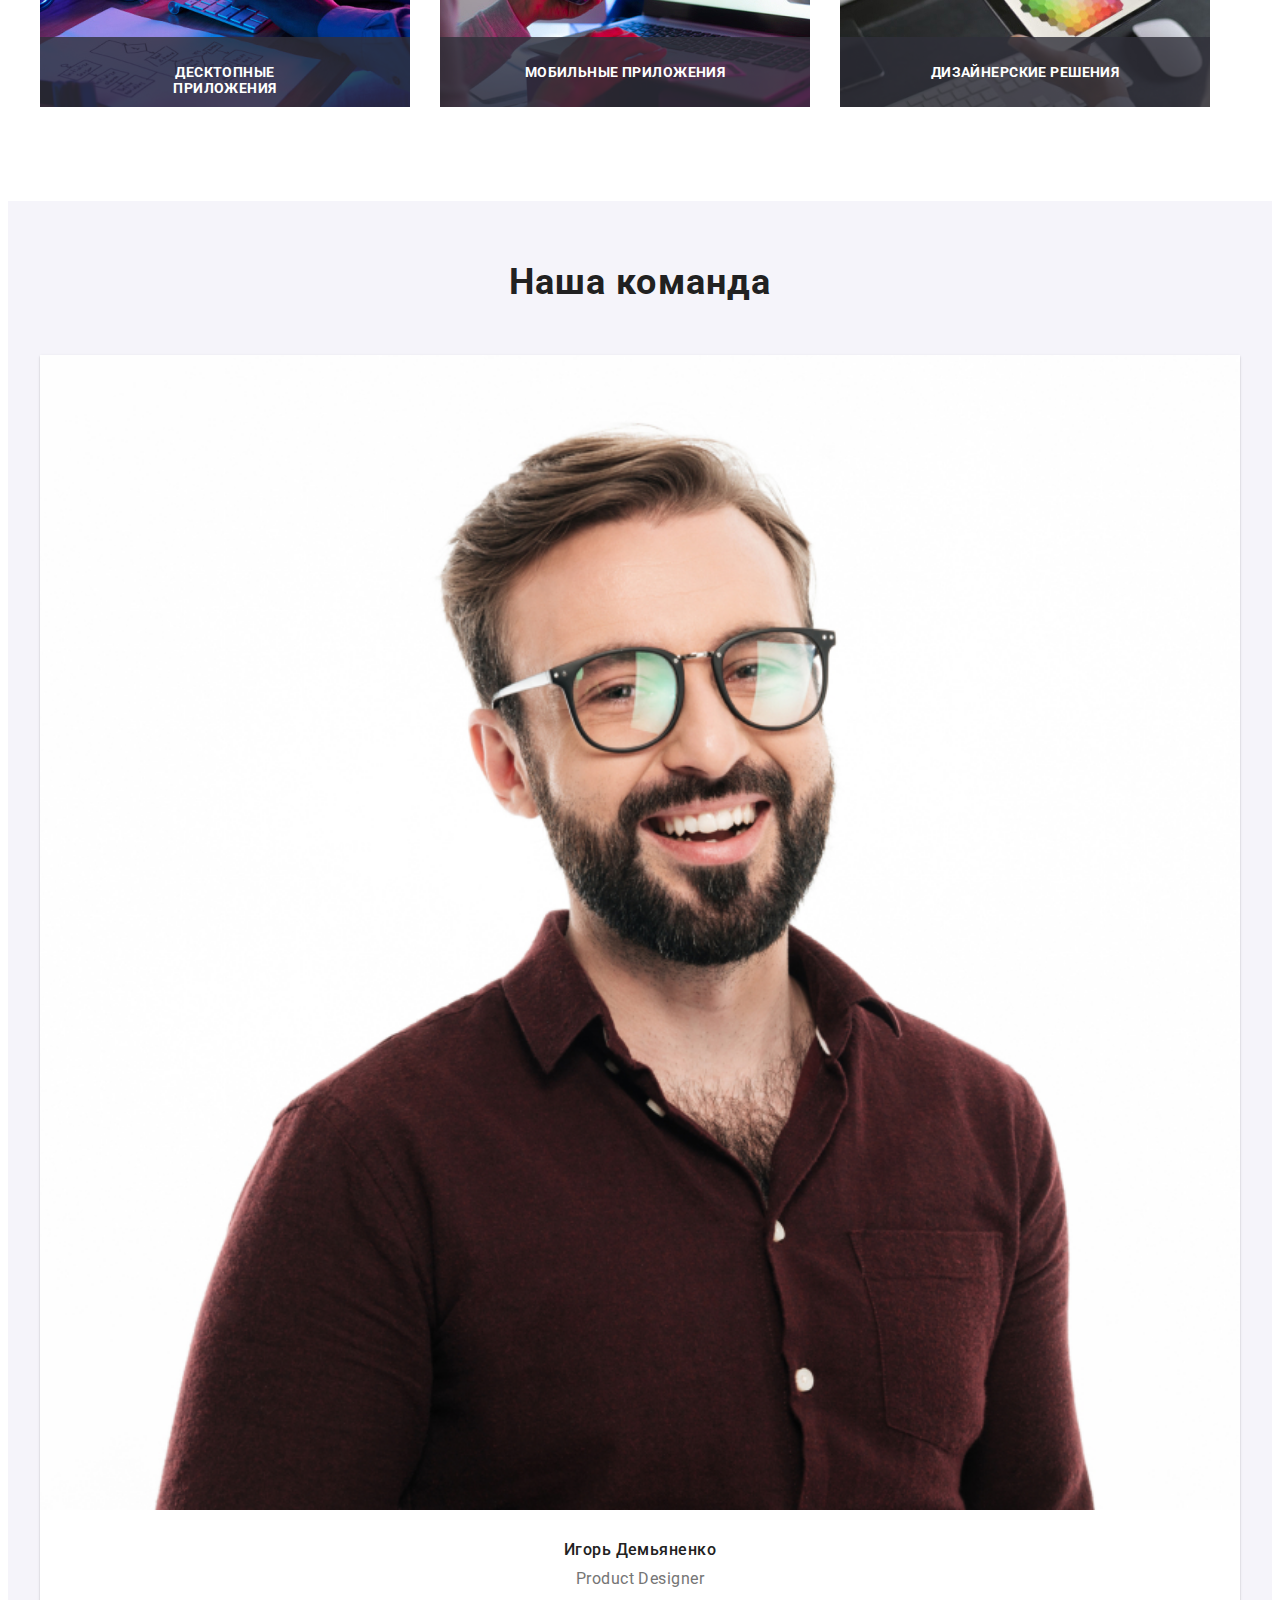
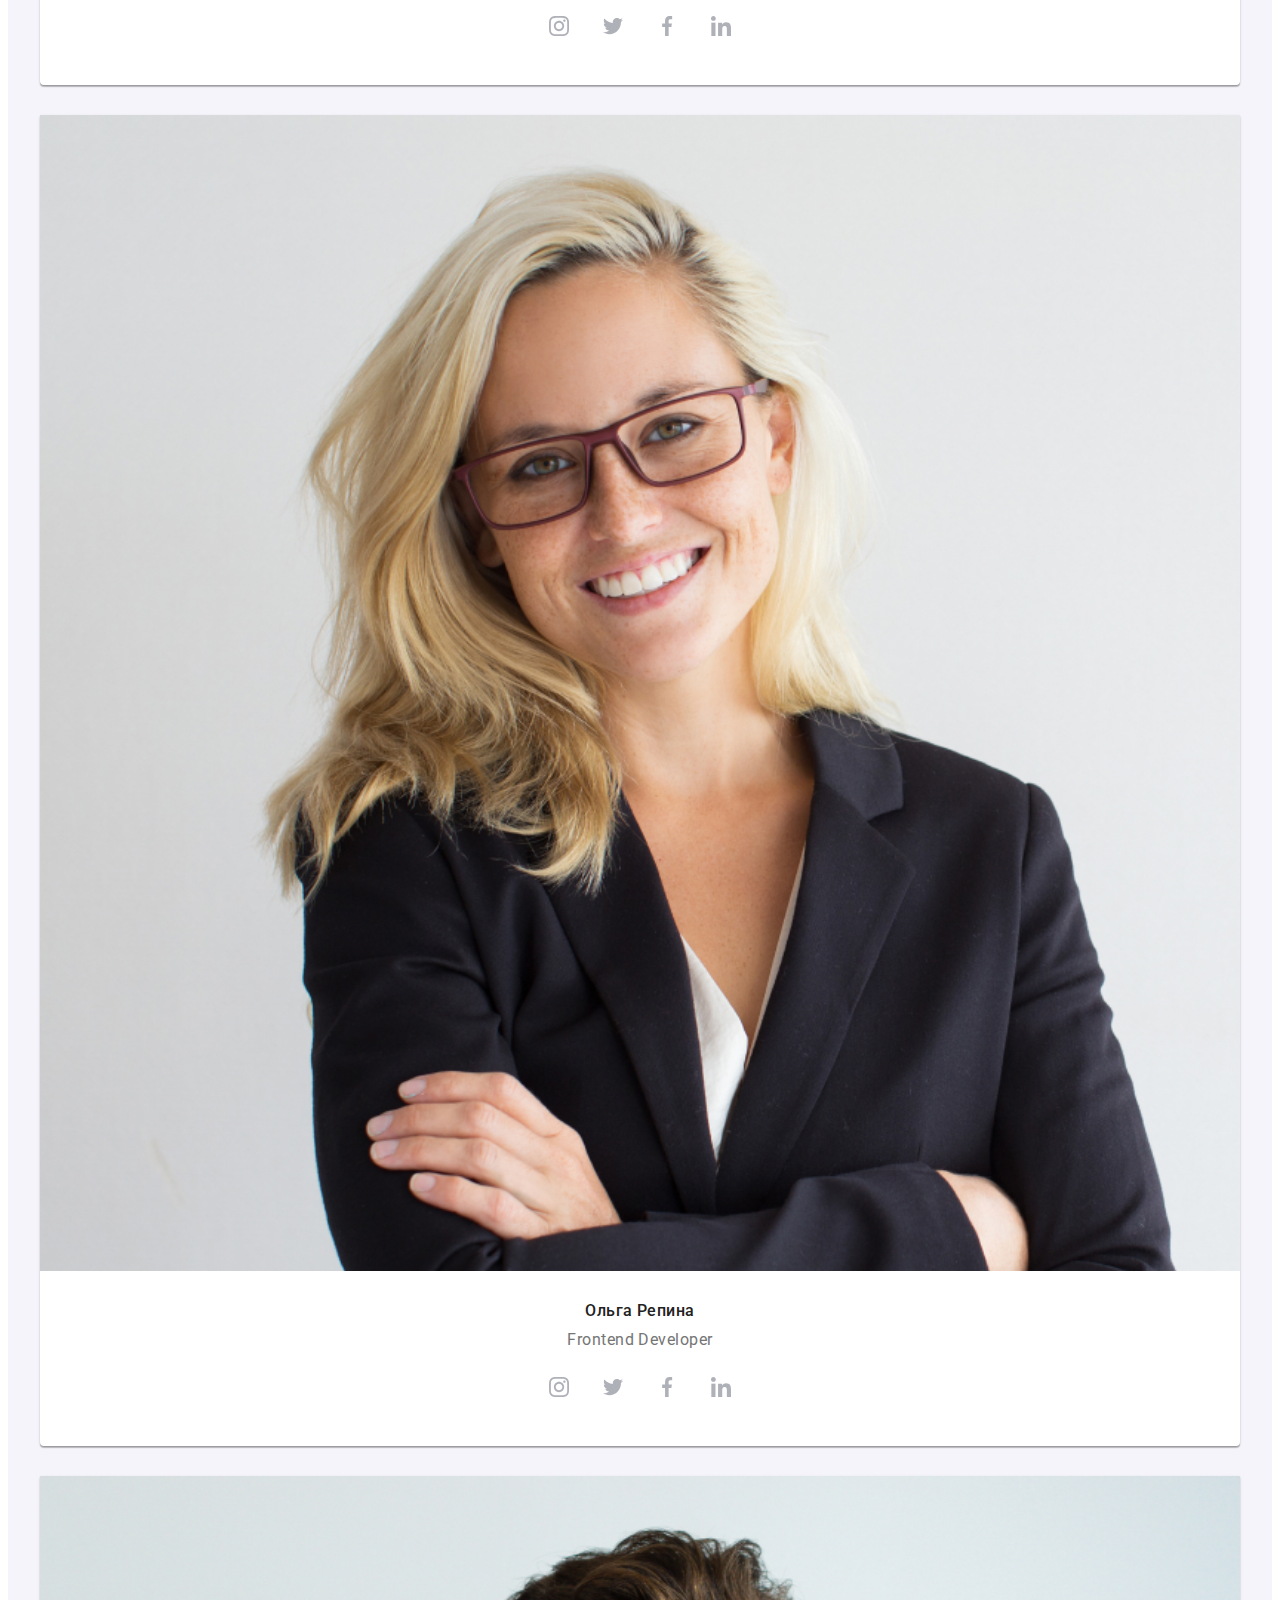
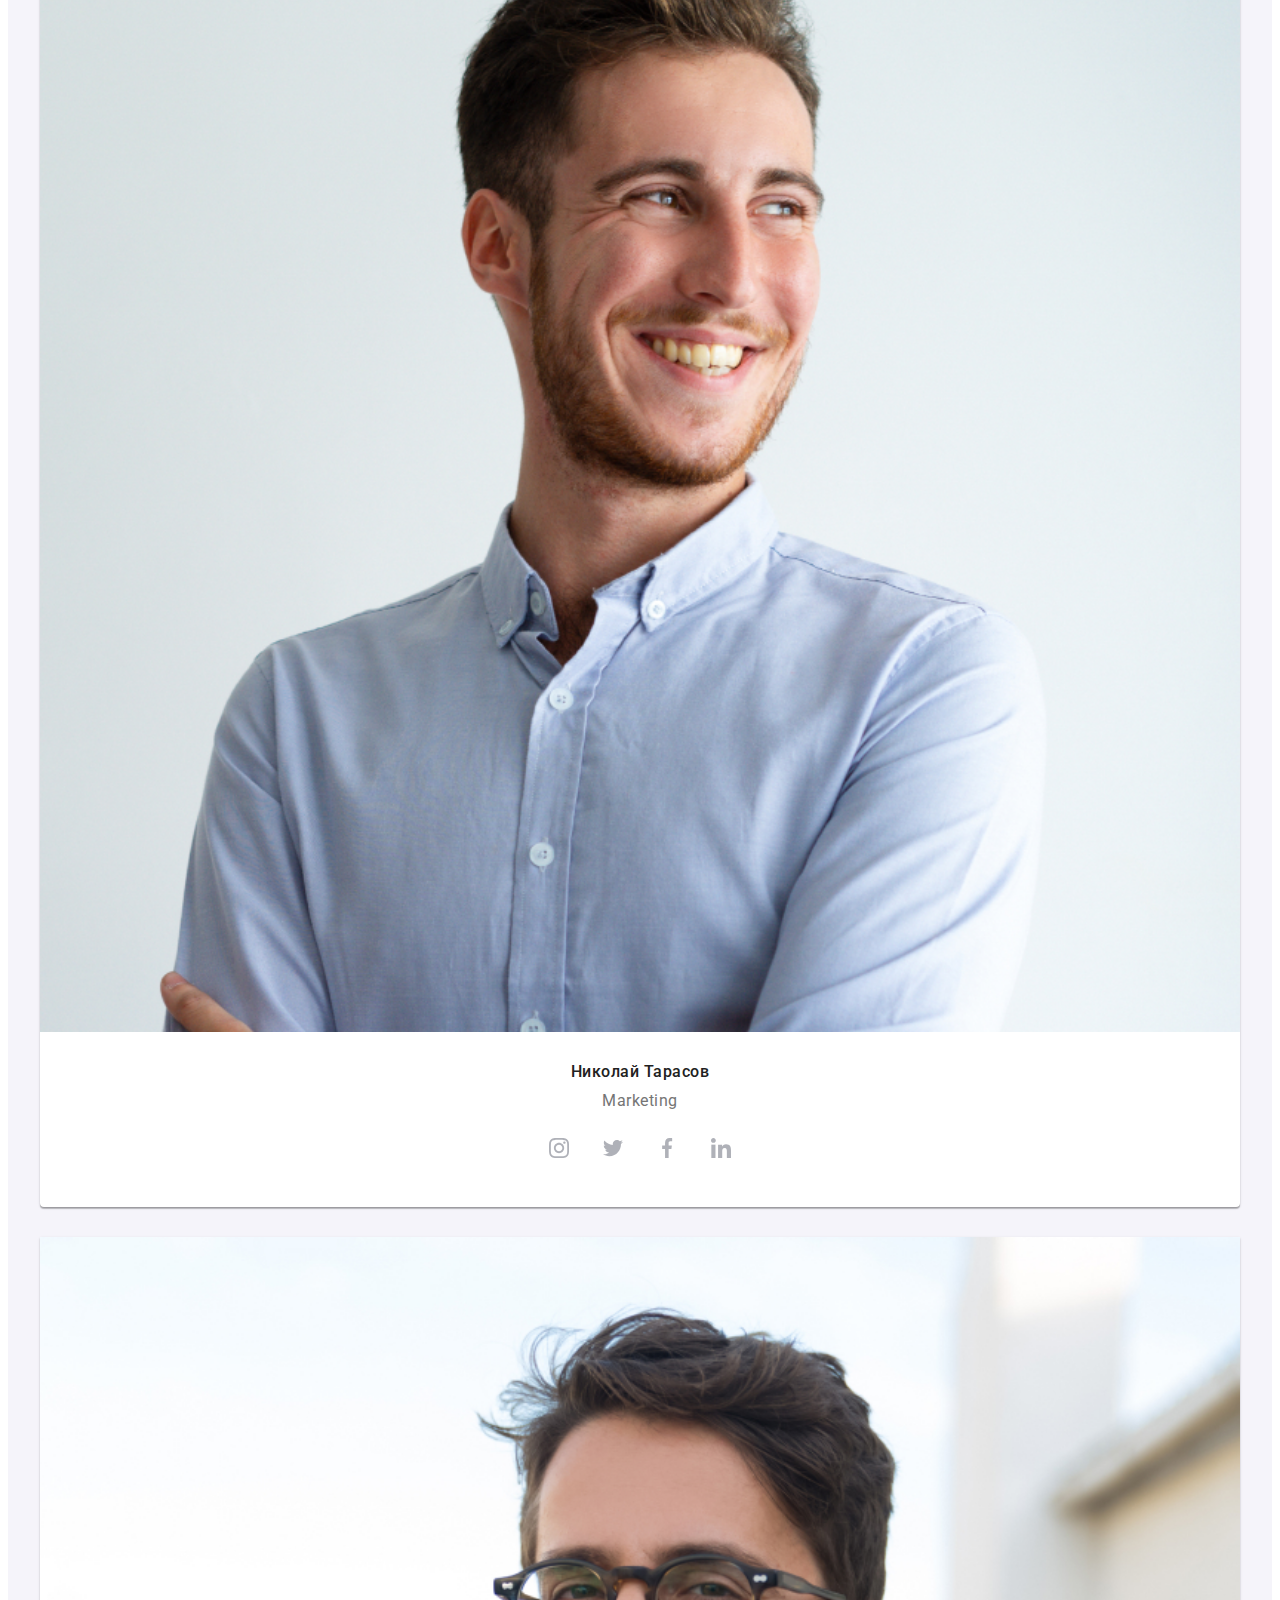
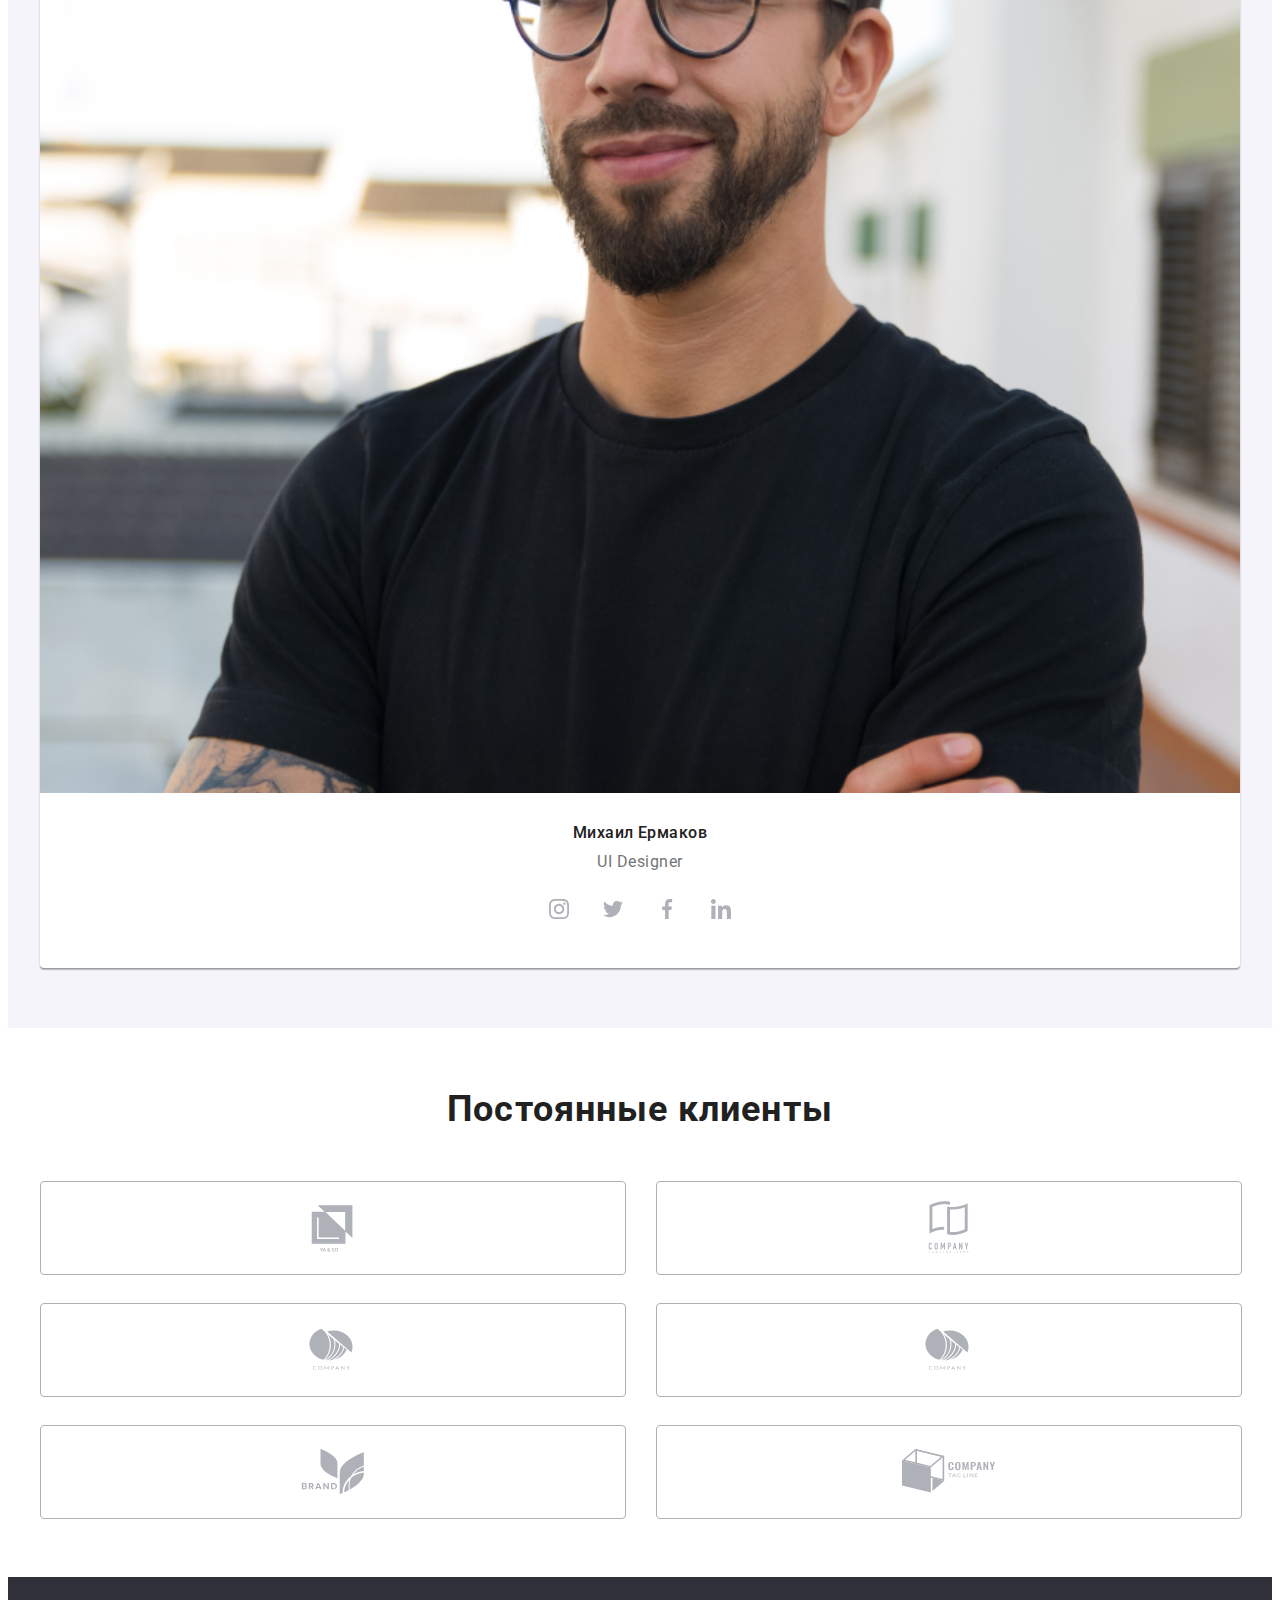
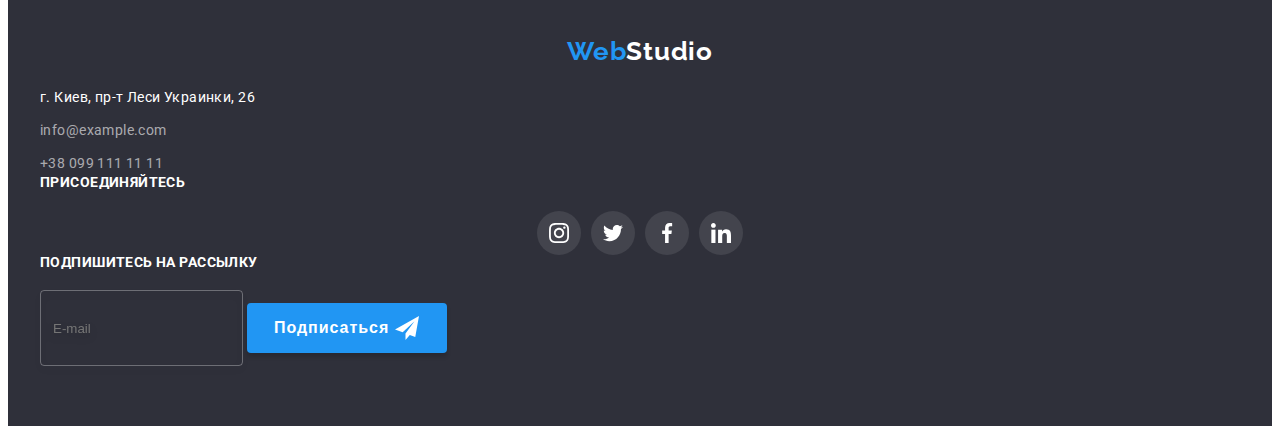
==== commit ad6dce14: "header" ====
--- a/index.html
+++ b/index.html
@@ -12,12 +12,13 @@
 </head>
 
 <body>
-    <!-- <header class="page-header">
-         навигация 
+    <header class="page-header">
+         <!-- навигация  -->
         <div class="container flex-box">
-             <div class="flex-box"> 
+            <a class="logo link" href="./index.html">Web<span class="logo--black">Studio</span></a>
+             <div class=" navigation-block flex-box"> 
             <nav class="navigation-menu">
-                <a class="logo link" href="./index.html">Web<span class="logo--black">Studio</span></a>
+                <!-- <a class="logo link" href="./index.html">Web<span class="logo--black">Studio</span></a> -->
                 <ul class="navigation-menu__list">
                     <li class="navigation-menu__item">
                         <a class="navigation-menu__link link navigation-menu__bottom-line--long" href="./index.html"><span class="accent-color">Студия</span></a>
@@ -49,7 +50,7 @@
             </ul>
              </div>
         </div>
-    </header> -->
+    </header>
     <main>
         <!-- герой -->
 
--- a/css/main.min.css
+++ b/css/main.min.css
@@ -1 +1 @@
-:root{--main-text: #757575;--title-text: #212121;--accent: #2196f3;--main-bg: #ffffff;--hero-bg: #2f303a;--header-borderline: #e5e5e5;--secondary-bg: #f5f4fa;--partfolio-border: #eeeeee;--soc-link: #afb1b8;--soc-link-h: #ffffff;--footerbcg-soc-link: #43444d;--clients-border: #afb1b8;--gap: 30px;--item: 1}p,h1,h2,h3{margin:0;padding:0}ul,ol{margin:0;padding:0;list-style:none}img{display:block;max-width:100%;height:auto;width:100%}body{font-family:Roboto,sans-serif,Raleway;background-color:var(--main-bg);color:var(--main-text)}.visually-hidden{position:absolute;white-space:nowrap;width:1px;height:1px;overflow:hidden;border:0;padding:0;clip:rect(0 0 0 0);-webkit-clip-path:inset(50%);clip-path:inset(50%);margin:-1px}.accent-color{color:var(--accent)}.link{text-decoration:none;transition:color 250ms linear}.link:hover,.link:focus{color:var(--accent)}.flex-box{display:flex}.centered{text-align:center}.container{margin:auto;padding-left:15px;padding-right:15px;width:100%;overflow:hidden}@media screen and (min-width: 480px){.container{width:480px;overflow:visible}}@media screen and (min-width: 768px){.container{width:768px}}@media screen and (min-width: 1200px){.container{width:1200px}}.sections{padding:60px 0px}.section-title{margin:0;margin-bottom:30px;font-weight:bold;font-size:36px;line-height:1.2;text-align:center;letter-spacing:.03em;color:var(--title-text)}@media screen and (min-width: 1200px){.section-title{margin-bottom:50px}}.logo{text-align:center;padding-bottom:20px;font-family:Raleway;font-weight:bold;font-size:26px;line-height:1.1;letter-spacing:.03em;color:var(--accent)}.logo--black{color:var(--title-text)}.logo--white{color:var(--main-bg)}.page-header{border-bottom:1px solid var(--header-borderline)}.navigation-menu{display:flex}.navigation-menu__list{display:flex;margin-right:305px;list-style:none;font-style:normal;font-weight:500;font-size:14px;line-height:1.2;letter-spacing:.02em;color:var(--title-text)}.navigation-menu__item+.navigation-menu__item{margin-left:50px}.navigation-menu__link{position:relative;display:block;padding-top:32px;padding-bottom:32px;color:var(--title-text)}.contacts-list{display:flex;margin-bottom:0;margin-right:auto;margin-left:auto}.contacts-list__item{display:flex;justify-content:center;align-items:center;width:100%;height:100%;list-style:none;font-style:normal;font-weight:500;font-size:14px;line-height:1.2;letter-spacing:.02em}.contacts-list__item+.contacts-list__item{margin-left:30px}.contacts-list__link{display:flex;margin-right:0px;padding-top:32px;padding-bottom:32px;color:var(--main-text)}.contacts-list__icon-mail{width:16px;height:12px;fill:currentColor;order:-1;margin-right:10px}.contacts-list__icon-phone{width:10px;height:16px;fill:currentColor;order:-1;margin-right:10px}.bottom-line::after{display:block;content:"";height:4px;width:48px;background-color:var(--accent);border-radius:2px;position:absolute;bottom:0px;left:0px}.navigation-menu__bottom-line--long::after{display:block;content:"";height:4px;width:48px;background-color:var(--accent);border-radius:2px;position:absolute;bottom:0px;left:0px}.navigation-menu__bottom-line--longer::after{display:block;content:"";height:4px;width:78px;background-color:var(--accent);border-radius:2px;position:absolute;bottom:0px;left:0px}.hero{text-align:center}.hero-container{margin:auto;padding-left:15px;padding-right:15px}.hero-bcg{margin-right:auto;margin-left:auto;background-image:linear-gradient(rgba(25, 28, 38, 0.5), rgba(25, 28, 38, 0.5)),url(../images/hero-bcg/hero.jpg);background-position:center;background-size:contain;background-repeat:no-repeat}@media screen and (min-width: 0px)and (max-width: 767px){.hero-bcg{width:100%;overflow:visible;background-size:cover;padding:118px 60px}}@media screen and (min-width: 768px){.hero-bcg{width:768px}}@media screen and (min-width: 1200px){.hero-bcg{width:1200px}}.hero_title{margin-right:auto;margin-left:auto;margin-bottom:30px;max-width:700px;font-weight:900;font-size:44px;line-height:1.4;letter-spacing:.06em;text-transform:uppercase;color:var(--main-bg)}@media screen and (min-width: 0px)and (max-width: 767px){.hero_title{font-size:26px;line-height:calc(42 / 26)}}.button{min-width:200px;min-height:50px;border:none;box-shadow:0px 4px 4px rgba(0,0,0,.15);border-radius:4px}.hero__button{min-width:200px;min-height:50px;border:none;box-shadow:0px 4px 4px rgba(0,0,0,.15);border-radius:4px;background-color:var(--accent);color:var(--main-bg)}.hero__button--with-text{font-family:Roboto;font-style:normal;font-weight:bold;font-size:16px;line-height:1.9;letter-spacing:.06em;color:var(--main-bg)}.footer-button-submit{position:relative;width:200px;height:50px;border:none;background:#2196f3;box-shadow:0px 4px 4px rgba(0,0,0,.15);border-radius:4px;cursor:pointer}@media screen and (min-width: 0px)and (max-width: 767px){.footer-button-submit{left:50%;transform:translate(-50%)}}.footer-button-text{margin-top:10px;margin-bottom:10px;margin-left:21px;margin-right:62px;font-style:normal;font-weight:bold;font-size:16px;line-height:calc(30 / 16);letter-spacing:.06em;color:#fff}.send-icon{position:absolute;top:50%;right:28px;transform:translateY(-50%);width:24px;height:24px;fill:#fff}.partfolio-buttons{padding-top:6px;padding-bottom:6px;padding-left:22px;padding-right:22px;font-weight:500;font-size:16px;line-height:1.6;text-align:center;cursor:pointer;background-color:var(--secondary-bg);border:transparent;border-radius:4px;transition:color 250ms linear,background-color 250ms linear}.partfolio-buttons:focus,.partfolio-buttons:hover{color:var(--main-bg);background-color:var(--accent);box-shadow:0px 3px 1px rgba(0,0,0,.1),0px 1px 2px rgba(0,0,0,.08),0px 2px 2px rgba(0,0,0,.12)}.form-submit-button{width:200px;height:50px;cursor:pointer;background:#2196f3;border:none;box-shadow:0px 4px 4px rgba(0,0,0,.15);border-radius:4px;margin-left:auto;margin-right:auto;display:flex;align-items:center;justify-content:center;outline:none}.form-button-text{font-style:normal;font-weight:bold;font-size:16px;line-height:calc(30 / 16);letter-spacing:.06em;color:#fff}.section-advantages{padding:60px 0px}.advantage-list__item{min-width:320px}.advantage-list__item:not(:last-child){margin-bottom:30px}.advantage-list__title{text-align:center;font-style:normal;font-weight:bold;font-size:14px;line-height:1.2;letter-spacing:.03em;text-transform:uppercase;color:var(--title-text);margin-bottom:10px}.advantage-list__text{font-style:normal;font-weight:normal;font-size:14px;line-height:1.7;letter-spacing:.03em;color:var(--main-text)}.advantage-list__item::before{display:block;content:"";height:120px;width:100%;margin-bottom:20px;background:#f5f4fa;border-radius:4px;background-repeat:no-repeat;background-position:center;background-size:auto}@media screen and (min-width: 480px){.advantage-list__item::before{margin-bottom:30px;width:450px}}.advantage-list__antenna::before{background-image:url(../images/advantage-svg/antenna.svg)}.advantage-list__clock::before{background-image:url(../images/advantage-svg/clock.svg)}.advantage-list__diagram::before{background-image:url(../images/advantage-svg/diagram.svg)}.advantage-list__astronaut::before{background-image:url(../images/advantage-svg/astronaut.svg)}.section-about-us{padding-top:47px;padding-bottom:94px}@media screen and (max-width: 1199px){.section-about-us{display:none}}@media screen and (min-width: 1200px){.section-about-us{display:block}}.card-set{display:flex}.card-set__item+.card-set__item{margin-left:30px}.card-set__img{position:relative}.card-set__text-wrap{position:absolute;bottom:0px;right:0px;width:370px;height:70px;background:rgba(47,48,58,.8)}.card-set__text{position:absolute;bottom:50%;right:50%;transform:translate(50%, 50%);width:205px;height:16px;font-weight:bold;font-size:14px;line-height:16px;text-align:center;letter-spacing:.03em;text-transform:uppercase;color:#fff}.our-team-list{text-align:center}.team-title{margin-bottom:10px;font-style:normal;font-weight:500;font-size:16px;line-height:1.2;letter-spacing:.03em;color:var(--title-text)}.our-team-cards{border-radius:0px 0px 4px 4px;box-shadow:0px 1px 3px rgba(0,0,0,.12),0px 1px 1px rgba(0,0,0,.14),0px 2px 1px rgba(0,0,0,.2);background-color:var(--main-bg)}.our-team-cards:not(:last-child){margin-bottom:30px}.our-team-cards-text{padding-top:30px;padding-bottom:37px}.team-profession{margin-bottom:16px;font-style:normal;font-weight:normal;font-size:16px;line-height:1.2;letter-spacing:.03em;color:var(--main-text)}.section-bcg{background-color:var(--secondary-bg)}.social-links{display:flex;justify-content:center;align-items:center}.social-links-items{width:44px;height:44px}.social-links-items+.social-links-items{margin-left:10px}.social-link{width:100%;height:100%;border-radius:50%;display:flex;align-items:center;justify-content:center;color:var(--soc-link);transition:background-color 250ms linear,color 250ms linear}.link-icon{width:20px;height:20px;fill:currentColor}.social-link:hover,.social-link:focus{background-color:var(--accent);color:var(--soc-link-h)}.footer-social-container{align-content:center}@media screen and (min-width: 0px)and (max-width: 767px){.footer-social-container{margin-bottom:60px}}.footer-social-list{display:flex;justify-content:center;align-items:center}.social-links-items-footer{width:44px;height:44px}.social-links-items-footer+.social-links-items-footer{margin-left:10px}.social-link-footer{width:100%;height:100%;border-radius:50%;display:flex;justify-content:center;align-items:center;color:var(--main-bg);background-color:var(--footerbcg-soc-link);transition:background-color 250ms linear}.link-icon-footer{width:20px;height:20px;fill:currentColor}.social-link-footer:hover,.social-link-footer:focus{background-color:var(--accent)}.clients-list{margin-left:-28px;margin-bottom:-30px}.clients-list-item{display:inline-block;width:calc(100% / 2 - 30px);margin-left:28px;margin-bottom:30px;height:92px}.clients-link{width:100%;height:100%;border:1px solid var(--clients-border);border-radius:4px;display:flex;justify-content:center;align-items:center;color:var(--clients-border);transition:color 250ms linear,background-color 250ms linear}.clients-svg{width:106px;height:60px;fill:currentColor}.clients-link:focus,.clients-link:hover{border-color:var(--accent);color:var(--accent);cursor:pointer}.footer{background-color:var(--hero-bg)}.footer-section-padding{padding-top:60px;padding-bottom:60px}.footer-conteiner{align-items:baseline;align-content:center}.footer-logo-padding{display:block}@media screen and (min-width: 0px)and (max-width: 767px){.address-container{text-align:center;margin-bottom:60px}}.join{margin-bottom:20px;font-style:normal;font-weight:bold;font-size:14px;line-height:1.1;letter-spacing:.03em;text-transform:uppercase;color:var(--main-bg)}@media screen and (min-width: 0px)and (max-width: 767px){.join{text-align:center;margin-bottom:20px}}.address-text{margin-bottom:9px;font-style:normal;font-weight:normal;font-size:14px;line-height:1.7;letter-spacing:.03em;color:var(--main-bg)}@media screen and (min-width: 0px)and (max-width: 767px){.address-text{text-align:center}}.address-link{display:inline-block;text-align:center;font-style:normal;font-weight:normal;font-size:14px;line-height:1.7;letter-spacing:.03em;color:rgba(255,255,255,.6)}.address-link:not(:last-child){margin-bottom:9px}.footer-form{align-content:center}.footer-form-input{height:50px;background-color:transparent;border:1px solid rgba(255,255,255,.3);filter:drop-shadow(0px 4px 4px rgba(0, 0, 0, 0.15));color:#fff;border-radius:4px;outline:none;padding:12px;transition:border-color 250ms linear}@media screen and (min-width: 0px)and (max-width: 767px){.footer-form-input{width:100%;margin-bottom:20px}}.footer-form-input:focus{border-color:var(--accent)}.form-padding{padding:40px}.modal-field{margin-bottom:10px}.modal-textarea{margin-bottom:20px}.Modal-chekbox{margin-bottom:30px}.form-title{display:block;margin-bottom:12px;font-style:normal;font-weight:bold;font-size:20px;line-height:calc(23 / 20);text-align:center;letter-spacing:.03em;color:#212121}.form-label{display:block;font-style:normal;font-weight:normal;font-size:12px;line-height:calc(14 / 12);letter-spacing:.01em}.label-text{display:block;width:80px;height:14px;font-style:normal;font-weight:normal;font-size:12px;line-height:calc(14 / 12);letter-spacing:.01em;margin-bottom:4px}.input-wrap{position:relative}.form-input{width:100%;height:40px;background-color:transparent;border:1px solid rgba(33,33,33,.2);border-radius:5px;padding-left:42px;padding-right:15px;outline:none;transition:border-color 250ms linear}.form-input:focus{border-color:var(--accent)}.form-input:focus+.form-icons{fill:var(--accent)}.form-textarea{width:100%;height:120px;padding:12px 16px;resize:none;background-color:transparent;border:1px solid rgba(33,33,33,.2);box-sizing:border-box;border-radius:4px;outline:none;transition:border-color 250ms linear}.form-textarea:focus{border-color:var(--accent)}.form-icons{position:absolute;width:18px;height:18px;left:15px;top:50%;transform:translateY(-50%);transition:fill 250ms linear}.check-text{font-style:normal;font-weight:normal;font-size:14px;line-height:calc(24 / 14);letter-spacing:.03em;display:flex;align-items:center;justify-content:center}.icon-check{width:11px;height:9px;fill:#fff}.check-text__svg{width:15px;height:15px;border:1px solid #000;border-radius:2px;margin-right:5px;display:flex;align-items:center;justify-content:center;transition:background-color 250ms linear,border 250ms linear}.check-link{padding-left:5px;color:var(--accent)}.form-check:checked+.check-text span{background-color:var(--accent);border:none}.portfolio-card-text{padding-top:20px;padding-bottom:20px;padding-left:24px;padding-right:24px}.portfolio-image-name{font-weight:bold;font-size:18px;line-height:2;color:var(--title-text)}.portfolio-image-text{font-style:normal;font-weight:normal;font-size:16px;line-height:1.9;letter-spacing:.03em;color:var(--main-text)}.buttons-list{margin-bottom:50px;justify-content:center}.list-item-buttons+.list-item-buttons{margin-left:8px}.portfolio-item-list{flex-wrap:wrap;margin-bottom:-30px;margin-right:-30px}.portfolio-list-item{text-decoration:none;flex-basis:calc(100% / 3 - 30px);margin-right:30px;margin-bottom:30px;background:var(--main-bg);border:1px solid var(--partfolio-border)}.portfolio-list-item:hover .portfolio-image-text-up{box-shadow:0px 4px 4px rgba(0,0,0,.25);transform:translateY(0%)}.portfolio-link{text-decoration:none}.portfolio-img-wrap{position:relative;overflow:hidden}.portfolio-image-text-up{position:absolute;top:0;left:0;font-size:18px;line-height:1.7;letter-spacing:.03em;color:#fff;background-color:var(--accent);height:100%;padding:63px 24px;transform:translateY(100%);transition:transform 250ms linear}.backdrop{position:fixed;top:0px;left:0px;width:100%;height:100%;background:rgba(0,0,0,.2)}.is-hidden{visibility:hidden;opacity:0;pointer-events:none}.modal{position:absolute;top:50%;left:50%;transform:translate(-50%, -50%);width:528px;height:581px;box-shadow:0px 1px 3px rgba(0,0,0,.12),0px 1px 1px rgba(0,0,0,.14),0px 2px 1px rgba(0,0,0,.2);border-radius:4px;background-color:#fff}.modal-close{position:absolute;background-color:transparent;top:8px;right:8px;width:30px;height:30px;border:1px solid rgba(0,0,0,.1);border-radius:50%;cursor:pointer;transition:fill 250ms linear,cursor 250ms linear}.modal-close:hover{fill:var(--accent);cursor:pointer}.icon-close{position:absolute;top:5px;right:5px;width:18px;height:18px}/*# sourceMappingURL=main.min.css.map */+:root{--main-text: #757575;--title-text: #212121;--accent: #2196f3;--main-bg: #ffffff;--hero-bg: #2f303a;--header-borderline: #e5e5e5;--secondary-bg: #f5f4fa;--partfolio-border: #eeeeee;--soc-link: #afb1b8;--soc-link-h: #ffffff;--footerbcg-soc-link: #43444d;--clients-border: #afb1b8;--gap: 30px;--item: 1}p,h1,h2,h3{margin:0;padding:0}ul,ol{margin:0;padding:0;list-style:none}img{display:block;max-width:100%;height:auto;width:100%}body{font-family:Roboto,sans-serif,Raleway;background-color:var(--main-bg);color:var(--main-text)}.visually-hidden{position:absolute;white-space:nowrap;width:1px;height:1px;overflow:hidden;border:0;padding:0;clip:rect(0 0 0 0);-webkit-clip-path:inset(50%);clip-path:inset(50%);margin:-1px}.accent-color{color:var(--accent)}.link{text-decoration:none;transition:color 250ms linear}.link:hover,.link:focus{color:var(--accent)}.flex-box{display:flex}.centered{text-align:center}.container{margin:auto;padding-left:15px;padding-right:15px;width:100%;overflow:hidden}@media screen and (min-width: 480px){.container{width:480px;overflow:visible}}@media screen and (min-width: 768px){.container{width:768px}}@media screen and (min-width: 1200px){.container{width:1200px}}.sections{padding:60px 0px}.section-title{margin:0;margin-bottom:30px;font-weight:bold;font-size:36px;line-height:1.2;text-align:center;letter-spacing:.03em;color:var(--title-text)}@media screen and (min-width: 1200px){.section-title{margin-bottom:50px}}.logo{text-align:center;padding-bottom:20px;font-family:Raleway;font-weight:bold;font-size:26px;line-height:1.1;letter-spacing:.03em;color:var(--accent)}@media screen and (min-width: 0px)and (max-width: 767px){.logo{padding:16px 15px}}.logo--black{color:var(--title-text)}.logo--white{color:var(--main-bg)}.page-header{border-bottom:1px solid var(--header-borderline)}.navigation-block{display:none}.navigation-menu{display:flex}.navigation-menu__list{display:flex;margin-right:305px;list-style:none;font-style:normal;font-weight:500;font-size:14px;line-height:1.2;letter-spacing:.02em;color:var(--title-text)}.navigation-menu__item+.navigation-menu__item{margin-left:50px}.navigation-menu__link{position:relative;display:block;padding-top:32px;padding-bottom:32px;color:var(--title-text)}.contacts-list{display:flex;margin-bottom:0;margin-right:auto;margin-left:auto}.contacts-list__item{display:flex;justify-content:center;align-items:center;width:100%;height:100%;list-style:none;font-style:normal;font-weight:500;font-size:14px;line-height:1.2;letter-spacing:.02em}.contacts-list__item+.contacts-list__item{margin-left:30px}.contacts-list__link{display:flex;margin-right:0px;padding-top:32px;padding-bottom:32px;color:var(--main-text)}.contacts-list__icon-mail{width:16px;height:12px;fill:currentColor;order:-1;margin-right:10px}.contacts-list__icon-phone{width:10px;height:16px;fill:currentColor;order:-1;margin-right:10px}.bottom-line::after{display:block;content:"";height:4px;width:48px;background-color:var(--accent);border-radius:2px;position:absolute;bottom:0px;left:0px}.navigation-menu__bottom-line--long::after{display:block;content:"";height:4px;width:48px;background-color:var(--accent);border-radius:2px;position:absolute;bottom:0px;left:0px}.navigation-menu__bottom-line--longer::after{display:block;content:"";height:4px;width:78px;background-color:var(--accent);border-radius:2px;position:absolute;bottom:0px;left:0px}.hero{text-align:center}.hero-container{margin:auto;padding-left:15px;padding-right:15px}.hero-bcg{margin-right:auto;margin-left:auto;background-image:linear-gradient(rgba(25, 28, 38, 0.5), rgba(25, 28, 38, 0.5)),url(../images/hero-bcg/hero.jpg);background-position:center;background-size:contain;background-repeat:no-repeat}@media screen and (min-width: 0px)and (max-width: 767px){.hero-bcg{width:100%;overflow:visible;background-size:cover;padding:118px 60px}}@media screen and (min-width: 768px){.hero-bcg{width:768px}}@media screen and (min-width: 1200px){.hero-bcg{width:1200px}}.hero_title{margin-right:auto;margin-left:auto;margin-bottom:30px;max-width:700px;font-weight:900;font-size:44px;line-height:1.4;letter-spacing:.06em;text-transform:uppercase;color:var(--main-bg)}@media screen and (min-width: 0px)and (max-width: 767px){.hero_title{font-size:26px;line-height:calc(42 / 26)}}.button{min-width:200px;min-height:50px;border:none;box-shadow:0px 4px 4px rgba(0,0,0,.15);border-radius:4px}.hero__button{min-width:200px;min-height:50px;border:none;box-shadow:0px 4px 4px rgba(0,0,0,.15);border-radius:4px;background-color:var(--accent);color:var(--main-bg)}.hero__button--with-text{font-family:Roboto;font-style:normal;font-weight:bold;font-size:16px;line-height:1.9;letter-spacing:.06em;color:var(--main-bg)}.footer-button-submit{position:relative;width:200px;height:50px;border:none;background:#2196f3;box-shadow:0px 4px 4px rgba(0,0,0,.15);border-radius:4px;cursor:pointer}@media screen and (min-width: 0px)and (max-width: 767px){.footer-button-submit{left:50%;transform:translate(-50%)}}.footer-button-text{margin-top:10px;margin-bottom:10px;margin-left:21px;margin-right:62px;font-style:normal;font-weight:bold;font-size:16px;line-height:calc(30 / 16);letter-spacing:.06em;color:#fff}.send-icon{position:absolute;top:50%;right:28px;transform:translateY(-50%);width:24px;height:24px;fill:#fff}.partfolio-buttons{padding-top:6px;padding-bottom:6px;padding-left:22px;padding-right:22px;font-weight:500;font-size:16px;line-height:1.6;text-align:center;cursor:pointer;background-color:var(--secondary-bg);border:transparent;border-radius:4px;transition:color 250ms linear,background-color 250ms linear}.partfolio-buttons:focus,.partfolio-buttons:hover{color:var(--main-bg);background-color:var(--accent);box-shadow:0px 3px 1px rgba(0,0,0,.1),0px 1px 2px rgba(0,0,0,.08),0px 2px 2px rgba(0,0,0,.12)}.form-submit-button{width:200px;height:50px;cursor:pointer;background:#2196f3;border:none;box-shadow:0px 4px 4px rgba(0,0,0,.15);border-radius:4px;margin-left:auto;margin-right:auto;display:flex;align-items:center;justify-content:center;outline:none}.form-button-text{font-style:normal;font-weight:bold;font-size:16px;line-height:calc(30 / 16);letter-spacing:.06em;color:#fff}.section-advantages{padding:60px 0px}.advantage-list__item{min-width:320px}.advantage-list__item:not(:last-child){margin-bottom:30px}.advantage-list__title{text-align:center;font-style:normal;font-weight:bold;font-size:14px;line-height:1.2;letter-spacing:.03em;text-transform:uppercase;color:var(--title-text);margin-bottom:10px}.advantage-list__text{font-style:normal;font-weight:normal;font-size:14px;line-height:1.7;letter-spacing:.03em;color:var(--main-text)}.advantage-list__item::before{display:block;content:"";height:120px;width:100%;margin-bottom:20px;background:#f5f4fa;border-radius:4px;background-repeat:no-repeat;background-position:center;background-size:auto}@media screen and (min-width: 480px){.advantage-list__item::before{margin-bottom:30px;width:450px}}.advantage-list__antenna::before{background-image:url(../images/advantage-svg/antenna.svg)}.advantage-list__clock::before{background-image:url(../images/advantage-svg/clock.svg)}.advantage-list__diagram::before{background-image:url(../images/advantage-svg/diagram.svg)}.advantage-list__astronaut::before{background-image:url(../images/advantage-svg/astronaut.svg)}.section-about-us{padding-top:47px;padding-bottom:94px}@media screen and (max-width: 1199px){.section-about-us{display:none}}@media screen and (min-width: 1200px){.section-about-us{display:block}}.card-set{display:flex}.card-set__item+.card-set__item{margin-left:30px}.card-set__img{position:relative}.card-set__text-wrap{position:absolute;bottom:0px;right:0px;width:370px;height:70px;background:rgba(47,48,58,.8)}.card-set__text{position:absolute;bottom:50%;right:50%;transform:translate(50%, 50%);width:205px;height:16px;font-weight:bold;font-size:14px;line-height:16px;text-align:center;letter-spacing:.03em;text-transform:uppercase;color:#fff}.our-team-list{text-align:center}.team-title{margin-bottom:10px;font-style:normal;font-weight:500;font-size:16px;line-height:1.2;letter-spacing:.03em;color:var(--title-text)}.our-team-cards{border-radius:0px 0px 4px 4px;box-shadow:0px 1px 3px rgba(0,0,0,.12),0px 1px 1px rgba(0,0,0,.14),0px 2px 1px rgba(0,0,0,.2);background-color:var(--main-bg)}.our-team-cards:not(:last-child){margin-bottom:30px}.our-team-cards-text{padding-top:30px;padding-bottom:37px}.team-profession{margin-bottom:16px;font-style:normal;font-weight:normal;font-size:16px;line-height:1.2;letter-spacing:.03em;color:var(--main-text)}.section-bcg{background-color:var(--secondary-bg)}.social-links{display:flex;justify-content:center;align-items:center}.social-links-items{width:44px;height:44px}.social-links-items+.social-links-items{margin-left:10px}.social-link{width:100%;height:100%;border-radius:50%;display:flex;align-items:center;justify-content:center;color:var(--soc-link);transition:background-color 250ms linear,color 250ms linear}.link-icon{width:20px;height:20px;fill:currentColor}.social-link:hover,.social-link:focus{background-color:var(--accent);color:var(--soc-link-h)}.footer-social-container{align-content:center}@media screen and (min-width: 0px)and (max-width: 767px){.footer-social-container{margin-bottom:60px}}.footer-social-list{display:flex;justify-content:center;align-items:center}.social-links-items-footer{width:44px;height:44px}.social-links-items-footer+.social-links-items-footer{margin-left:10px}.social-link-footer{width:100%;height:100%;border-radius:50%;display:flex;justify-content:center;align-items:center;color:var(--main-bg);background-color:var(--footerbcg-soc-link);transition:background-color 250ms linear}.link-icon-footer{width:20px;height:20px;fill:currentColor}.social-link-footer:hover,.social-link-footer:focus{background-color:var(--accent)}.clients-list{margin-left:-28px;margin-bottom:-30px}.clients-list-item{display:inline-block;width:calc(100% / 2 - 30px);margin-left:28px;margin-bottom:30px;height:92px}.clients-link{width:100%;height:100%;border:1px solid var(--clients-border);border-radius:4px;display:flex;justify-content:center;align-items:center;color:var(--clients-border);transition:color 250ms linear,background-color 250ms linear}.clients-svg{width:106px;height:60px;fill:currentColor}.clients-link:focus,.clients-link:hover{border-color:var(--accent);color:var(--accent);cursor:pointer}.footer{background-color:var(--hero-bg)}.footer-section-padding{padding-top:60px;padding-bottom:60px}.footer-conteiner{align-items:baseline;align-content:center}.footer-logo-padding{display:block}@media screen and (min-width: 0px)and (max-width: 767px){.address-container{text-align:center;margin-bottom:60px}}.join{margin-bottom:20px;font-style:normal;font-weight:bold;font-size:14px;line-height:1.1;letter-spacing:.03em;text-transform:uppercase;color:var(--main-bg)}@media screen and (min-width: 0px)and (max-width: 767px){.join{text-align:center;margin-bottom:20px}}.address-text{margin-bottom:9px;font-style:normal;font-weight:normal;font-size:14px;line-height:1.7;letter-spacing:.03em;color:var(--main-bg)}@media screen and (min-width: 0px)and (max-width: 767px){.address-text{text-align:center}}.address-link{display:inline-block;text-align:center;font-style:normal;font-weight:normal;font-size:14px;line-height:1.7;letter-spacing:.03em;color:rgba(255,255,255,.6)}.address-link:not(:last-child){margin-bottom:9px}.footer-form{align-content:center}.footer-form-input{height:50px;background-color:transparent;border:1px solid rgba(255,255,255,.3);filter:drop-shadow(0px 4px 4px rgba(0, 0, 0, 0.15));color:#fff;border-radius:4px;outline:none;padding:12px;transition:border-color 250ms linear}@media screen and (min-width: 0px)and (max-width: 767px){.footer-form-input{width:100%;margin-bottom:20px}}.footer-form-input:focus{border-color:var(--accent)}.form-padding{padding:40px}.modal-field{margin-bottom:10px}.modal-textarea{margin-bottom:20px}.Modal-chekbox{margin-bottom:30px}.form-title{display:block;margin-bottom:12px;font-style:normal;font-weight:bold;font-size:20px;line-height:calc(23 / 20);text-align:center;letter-spacing:.03em;color:#212121}.form-label{display:block;font-style:normal;font-weight:normal;font-size:12px;line-height:calc(14 / 12);letter-spacing:.01em}.label-text{display:block;width:80px;height:14px;font-style:normal;font-weight:normal;font-size:12px;line-height:calc(14 / 12);letter-spacing:.01em;margin-bottom:4px}.input-wrap{position:relative}.form-input{width:100%;height:40px;background-color:transparent;border:1px solid rgba(33,33,33,.2);border-radius:5px;padding-left:42px;padding-right:15px;outline:none;transition:border-color 250ms linear}.form-input:focus{border-color:var(--accent)}.form-input:focus+.form-icons{fill:var(--accent)}.form-textarea{width:100%;height:120px;padding:12px 16px;resize:none;background-color:transparent;border:1px solid rgba(33,33,33,.2);box-sizing:border-box;border-radius:4px;outline:none;transition:border-color 250ms linear}.form-textarea:focus{border-color:var(--accent)}.form-icons{position:absolute;width:18px;height:18px;left:15px;top:50%;transform:translateY(-50%);transition:fill 250ms linear}.check-text{font-style:normal;font-weight:normal;font-size:14px;line-height:calc(24 / 14);letter-spacing:.03em;display:flex;align-items:center;justify-content:center}.icon-check{width:11px;height:9px;fill:#fff}.check-text__svg{width:15px;height:15px;border:1px solid #000;border-radius:2px;margin-right:5px;display:flex;align-items:center;justify-content:center;transition:background-color 250ms linear,border 250ms linear}.check-link{padding-left:5px;color:var(--accent)}.form-check:checked+.check-text span{background-color:var(--accent);border:none}.portfolio-card-text{padding-top:20px;padding-bottom:20px;padding-left:24px;padding-right:24px}.portfolio-image-name{font-weight:bold;font-size:18px;line-height:2;color:var(--title-text)}.portfolio-image-text{font-style:normal;font-weight:normal;font-size:16px;line-height:1.9;letter-spacing:.03em;color:var(--main-text)}.buttons-list{margin-bottom:50px;justify-content:center}.list-item-buttons+.list-item-buttons{margin-left:8px}.portfolio-item-list{flex-wrap:wrap;margin-bottom:-30px;margin-right:-30px}.portfolio-list-item{text-decoration:none;flex-basis:calc(100% / 3 - 30px);margin-right:30px;margin-bottom:30px;background:var(--main-bg);border:1px solid var(--partfolio-border)}.portfolio-list-item:hover .portfolio-image-text-up{box-shadow:0px 4px 4px rgba(0,0,0,.25);transform:translateY(0%)}.portfolio-link{text-decoration:none}.portfolio-img-wrap{position:relative;overflow:hidden}.portfolio-image-text-up{position:absolute;top:0;left:0;font-size:18px;line-height:1.7;letter-spacing:.03em;color:#fff;background-color:var(--accent);height:100%;padding:63px 24px;transform:translateY(100%);transition:transform 250ms linear}.backdrop{position:fixed;top:0px;left:0px;width:100%;height:100%;background:rgba(0,0,0,.2)}.is-hidden{visibility:hidden;opacity:0;pointer-events:none}.modal{position:absolute;top:50%;left:50%;transform:translate(-50%, -50%);width:528px;height:581px;box-shadow:0px 1px 3px rgba(0,0,0,.12),0px 1px 1px rgba(0,0,0,.14),0px 2px 1px rgba(0,0,0,.2);border-radius:4px;background-color:#fff}.modal-close{position:absolute;background-color:transparent;top:8px;right:8px;width:30px;height:30px;border:1px solid rgba(0,0,0,.1);border-radius:50%;cursor:pointer;transition:fill 250ms linear,cursor 250ms linear}.modal-close:hover{fill:var(--accent);cursor:pointer}.icon-close{position:absolute;top:5px;right:5px;width:18px;height:18px}/*# sourceMappingURL=main.min.css.map */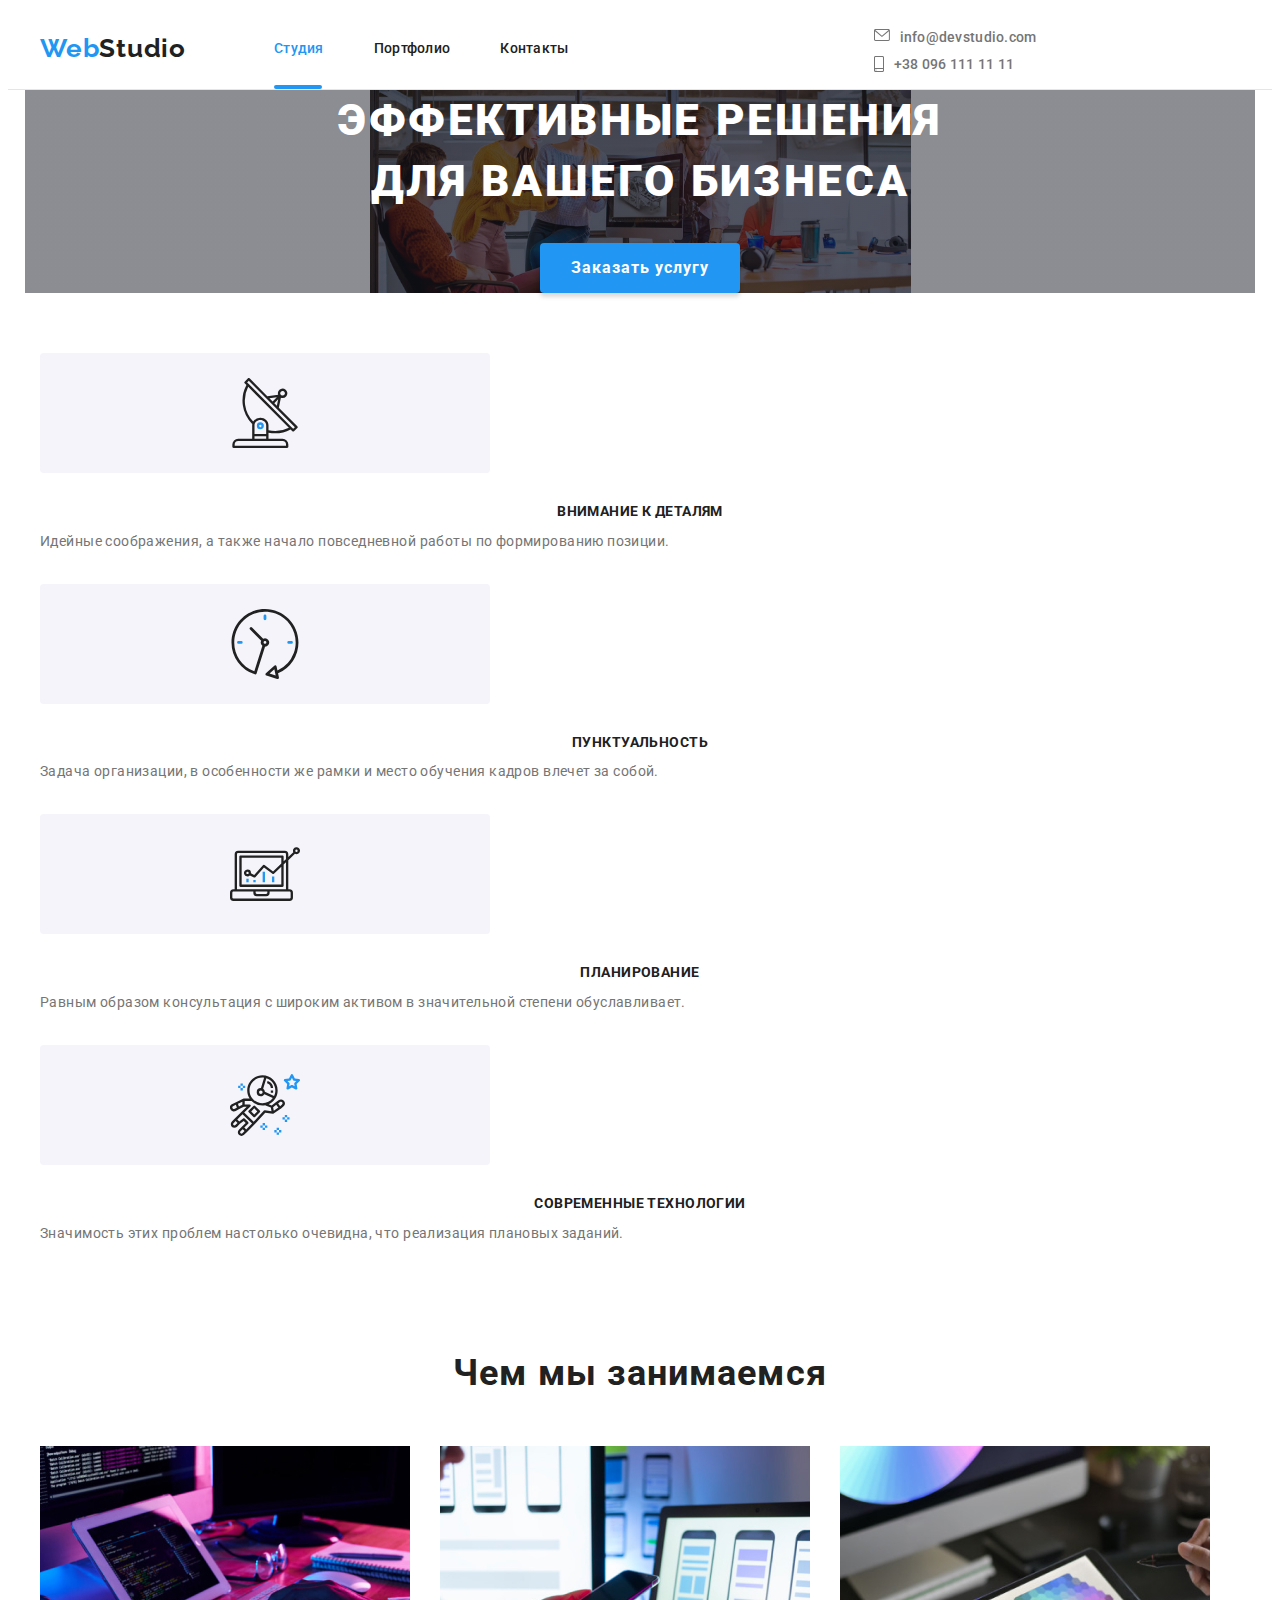
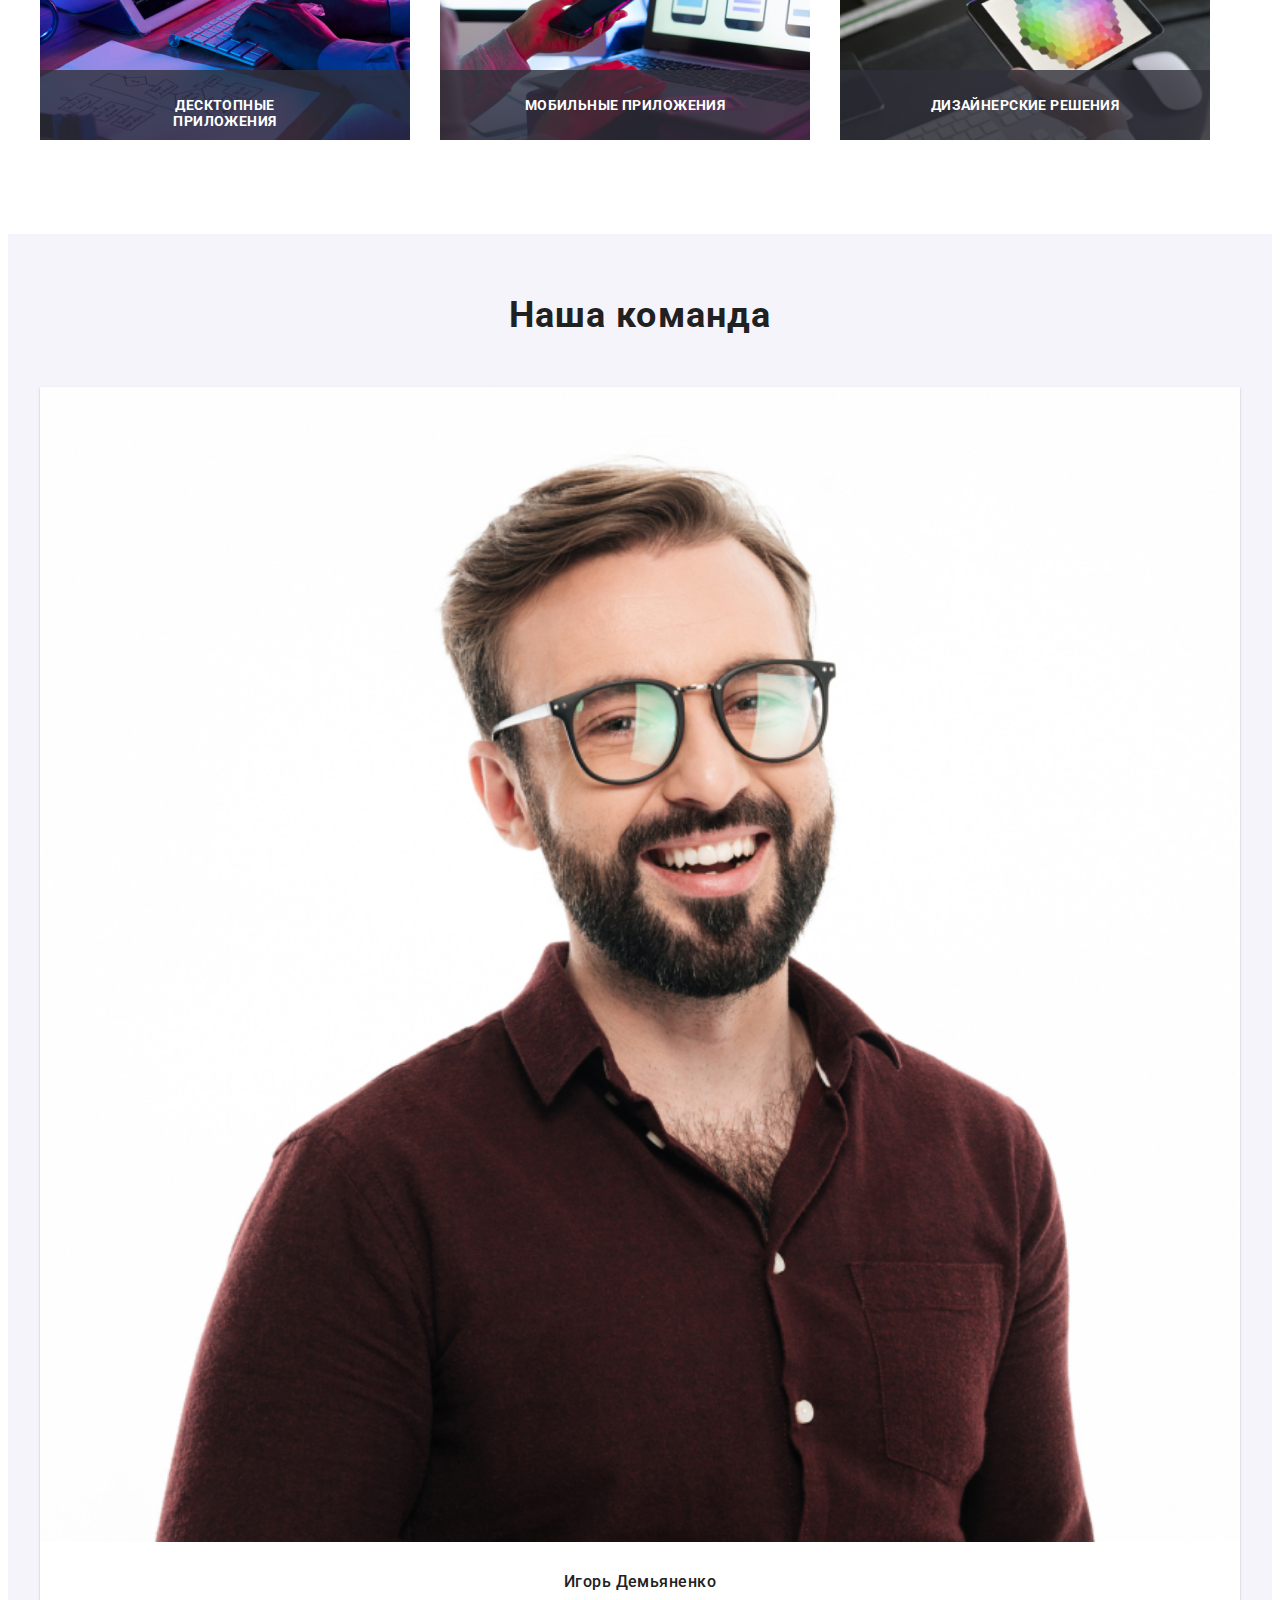
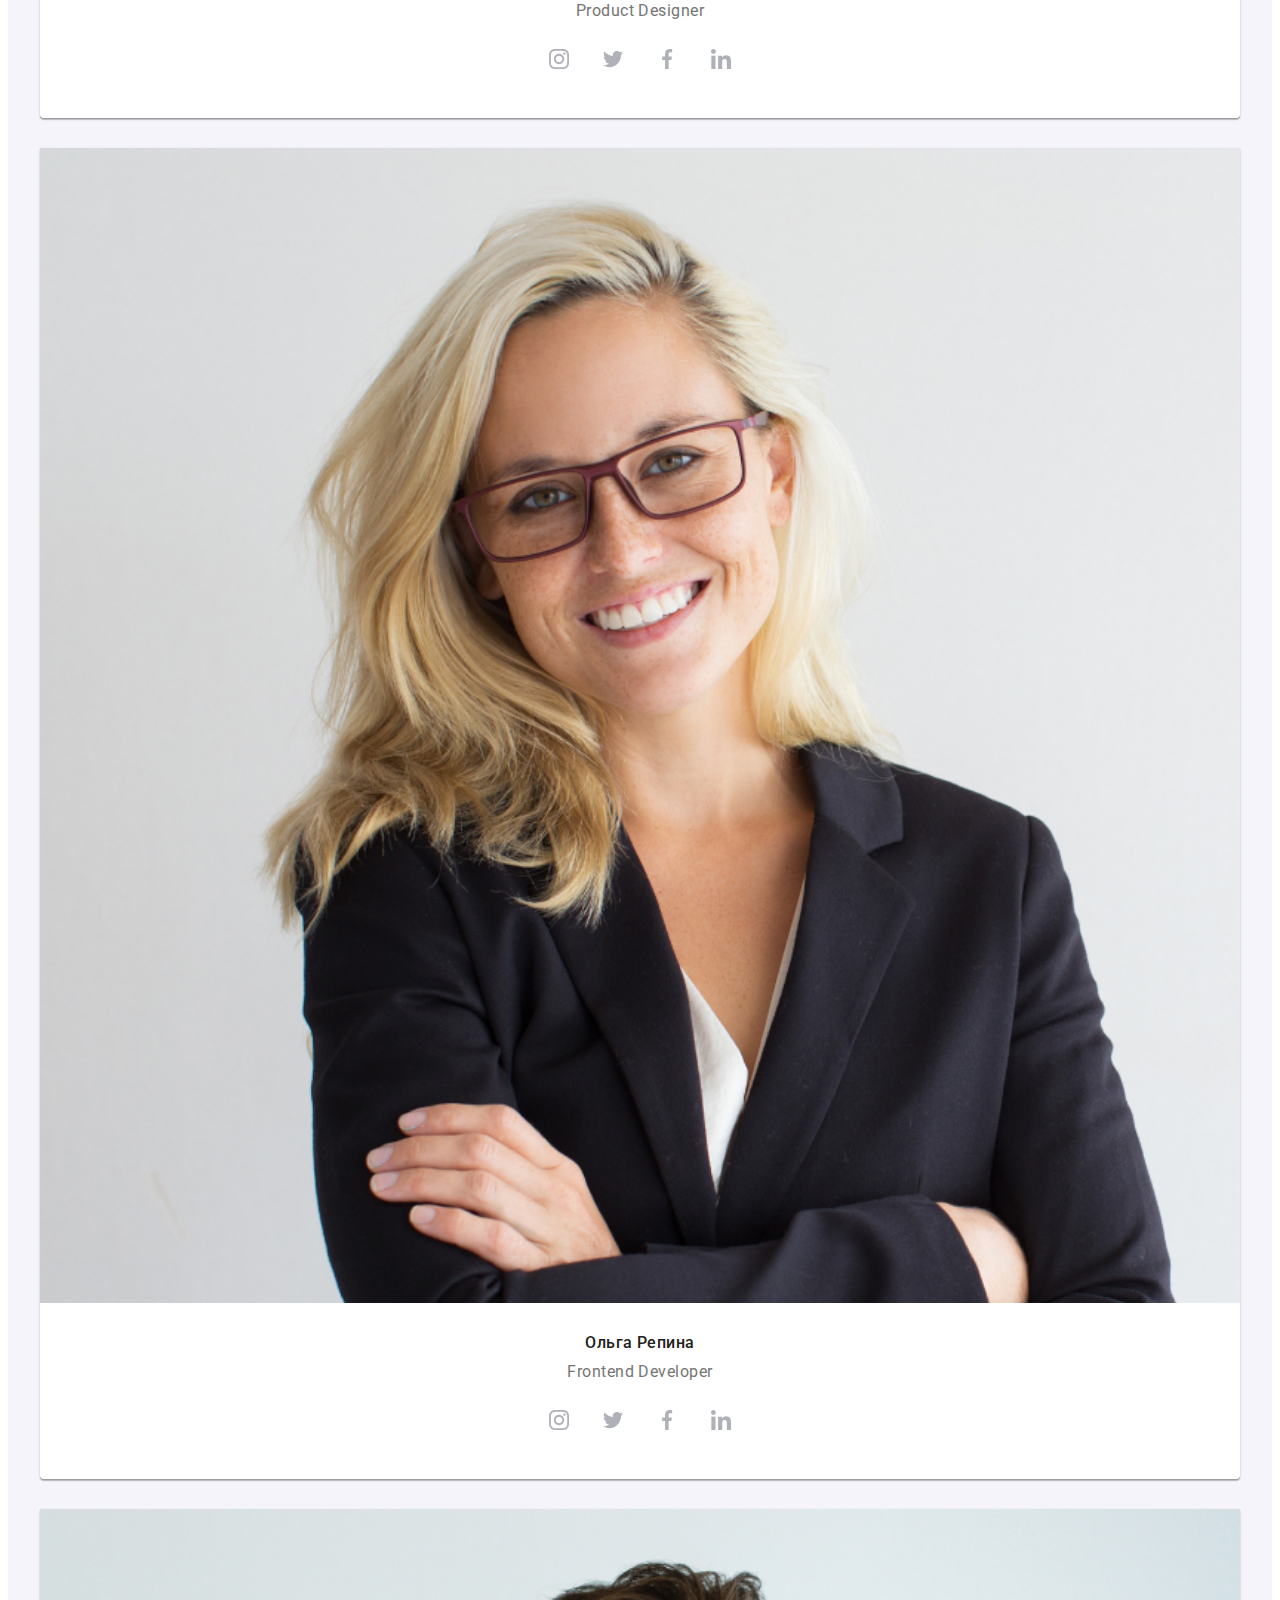
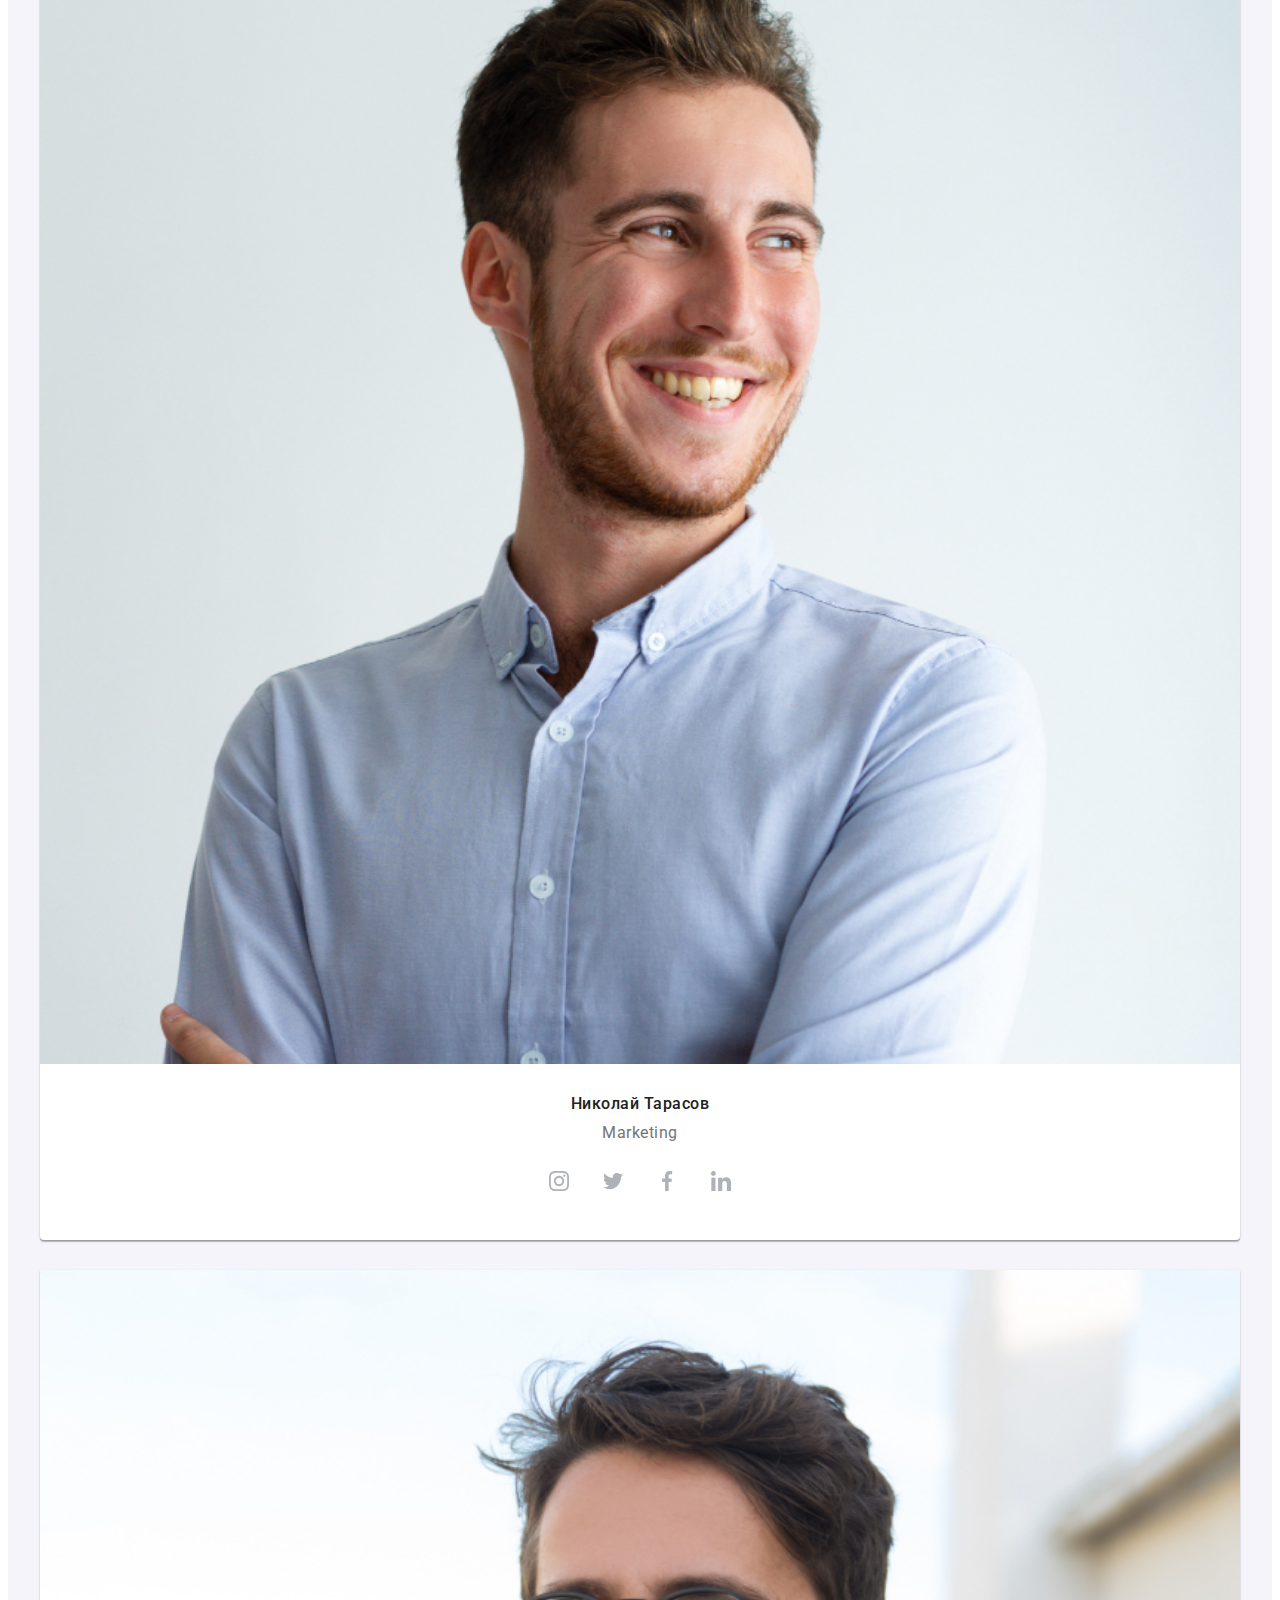
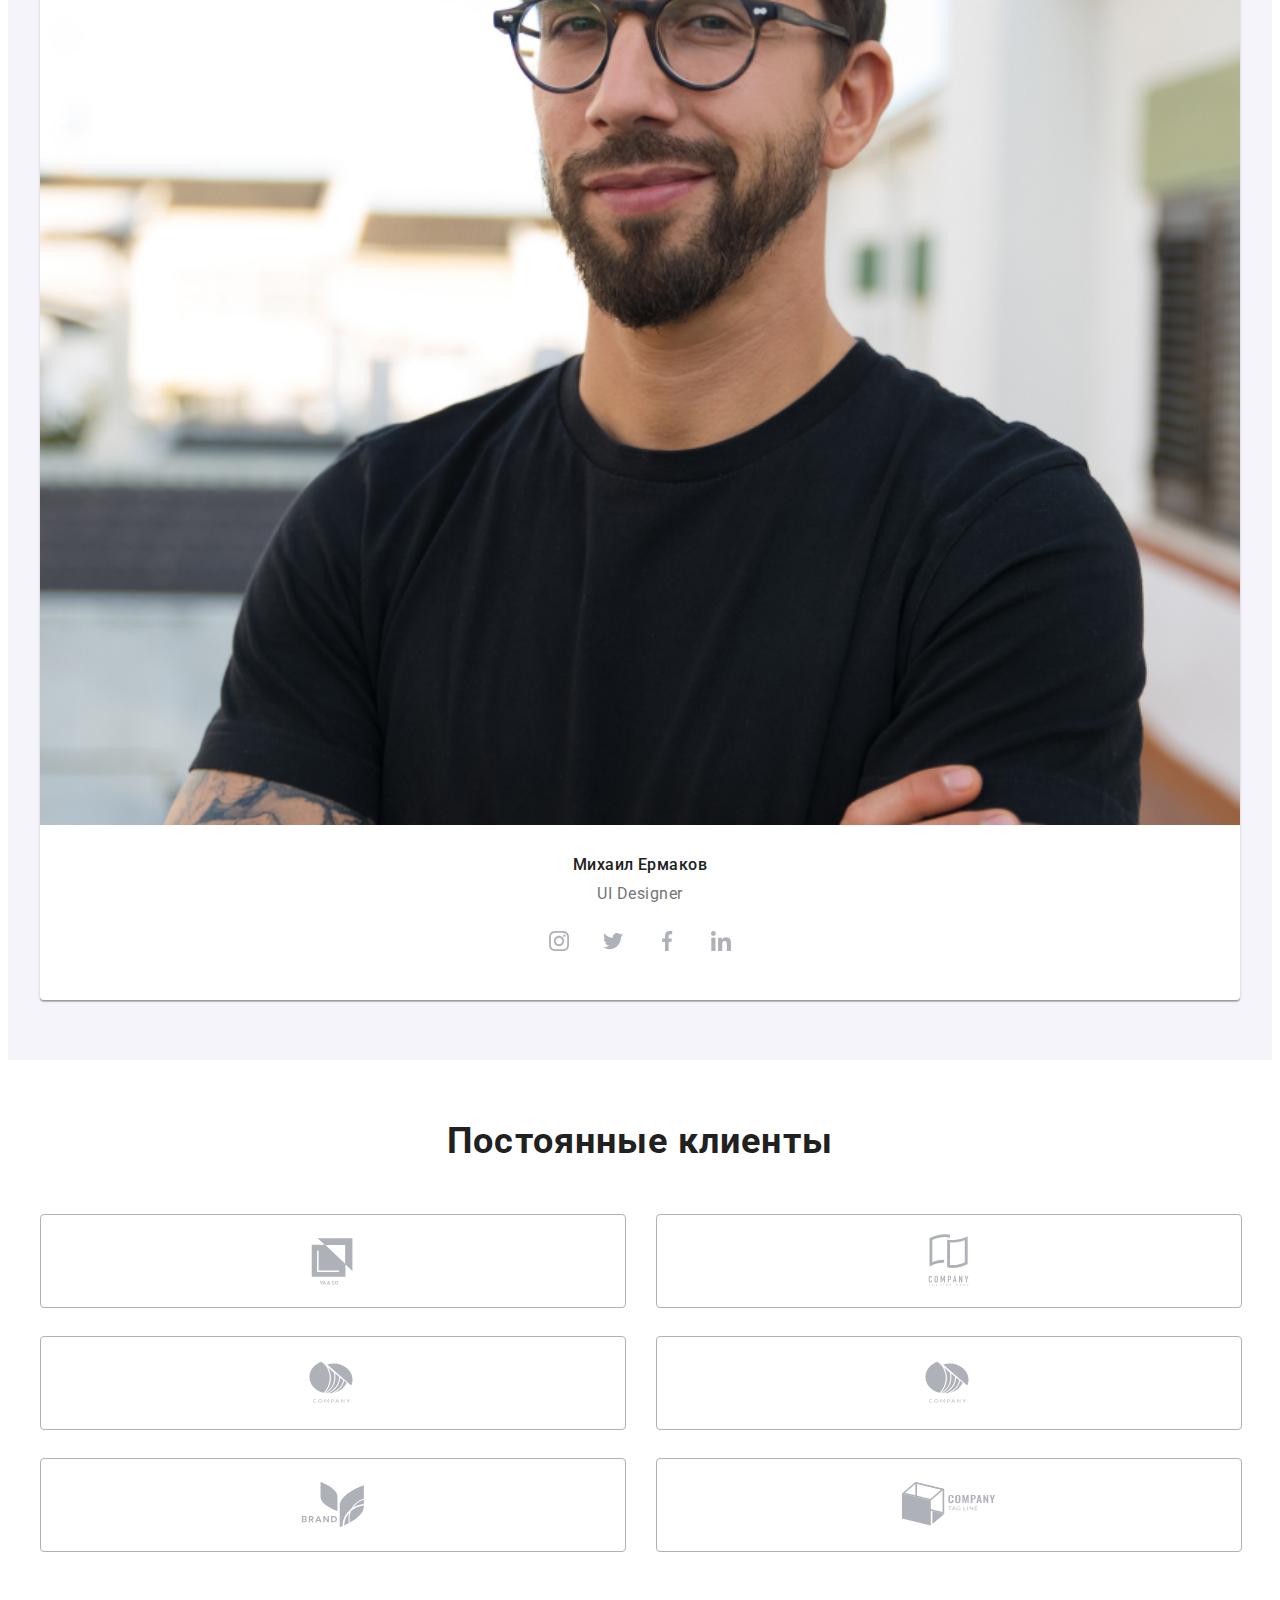
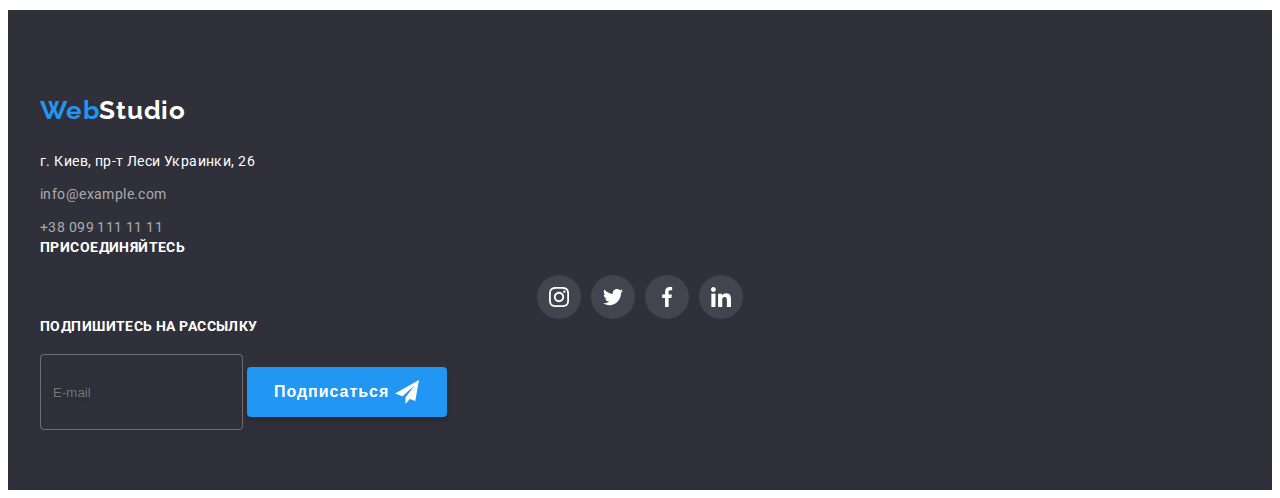
==== commit 0f7f3752: "tablet header" ====
--- a/index.html
+++ b/index.html
@@ -14,11 +14,11 @@
 <body>
     <header class="page-header">
          <!-- навигация  -->
-        <div class="container flex-box">
-            <a class="logo link" href="./index.html">Web<span class="logo--black">Studio</span></a>
-             <div class=" navigation-block flex-box"> 
+        <div class="container flex-box"> 
+            <!-- <a class="logo link " href="./index.html">Web<span class="logo--black">Studio</span></a> -->
+             <div class=" navigation-block "> 
             <nav class="navigation-menu">
-                <!-- <a class="logo link" href="./index.html">Web<span class="logo--black">Studio</span></a> -->
+                <a class="logo link" href="./index.html">Web<span class="logo--black">Studio</span></a>
                 <ul class="navigation-menu__list">
                     <li class="navigation-menu__item">
                         <a class="navigation-menu__link link navigation-menu__bottom-line--long" href="./index.html"><span class="accent-color">Студия</span></a>
@@ -30,8 +30,8 @@
                         <a class="navigation-menu__link link " href="#contacts">Контакты</a>
                     </li>
                 </ul>
-            </nav>
-             контакты 
+            
+             <!-- контакты  -->
             <ul class="contacts-list ">
                 <li class="contacts-list__item ">
                     <a class="contacts-list__link link" href="mailto:info@devstudio.com ">info@devstudio.com
@@ -48,6 +48,7 @@
                     </a>
                 </li>
             </ul>
+        </nav>
              </div>
         </div>
     </header>
--- a/css/main.min.css
+++ b/css/main.min.css
@@ -1 +1 @@
-:root{--main-text: #757575;--title-text: #212121;--accent: #2196f3;--main-bg: #ffffff;--hero-bg: #2f303a;--header-borderline: #e5e5e5;--secondary-bg: #f5f4fa;--partfolio-border: #eeeeee;--soc-link: #afb1b8;--soc-link-h: #ffffff;--footerbcg-soc-link: #43444d;--clients-border: #afb1b8;--gap: 30px;--item: 1}p,h1,h2,h3{margin:0;padding:0}ul,ol{margin:0;padding:0;list-style:none}img{display:block;max-width:100%;height:auto;width:100%}body{font-family:Roboto,sans-serif,Raleway;background-color:var(--main-bg);color:var(--main-text)}.visually-hidden{position:absolute;white-space:nowrap;width:1px;height:1px;overflow:hidden;border:0;padding:0;clip:rect(0 0 0 0);-webkit-clip-path:inset(50%);clip-path:inset(50%);margin:-1px}.accent-color{color:var(--accent)}.link{text-decoration:none;transition:color 250ms linear}.link:hover,.link:focus{color:var(--accent)}.flex-box{display:flex}.centered{text-align:center}.container{margin:auto;padding-left:15px;padding-right:15px;width:100%;overflow:hidden}@media screen and (min-width: 480px){.container{width:480px;overflow:visible}}@media screen and (min-width: 768px){.container{width:768px}}@media screen and (min-width: 1200px){.container{width:1200px}}.sections{padding:60px 0px}.section-title{margin:0;margin-bottom:30px;font-weight:bold;font-size:36px;line-height:1.2;text-align:center;letter-spacing:.03em;color:var(--title-text)}@media screen and (min-width: 1200px){.section-title{margin-bottom:50px}}.logo{text-align:center;padding-bottom:20px;font-family:Raleway;font-weight:bold;font-size:26px;line-height:1.1;letter-spacing:.03em;color:var(--accent)}@media screen and (min-width: 0px)and (max-width: 767px){.logo{padding:16px 15px}}.logo--black{color:var(--title-text)}.logo--white{color:var(--main-bg)}.page-header{border-bottom:1px solid var(--header-borderline)}.navigation-block{display:none}.navigation-menu{display:flex}.navigation-menu__list{display:flex;margin-right:305px;list-style:none;font-style:normal;font-weight:500;font-size:14px;line-height:1.2;letter-spacing:.02em;color:var(--title-text)}.navigation-menu__item+.navigation-menu__item{margin-left:50px}.navigation-menu__link{position:relative;display:block;padding-top:32px;padding-bottom:32px;color:var(--title-text)}.contacts-list{display:flex;margin-bottom:0;margin-right:auto;margin-left:auto}.contacts-list__item{display:flex;justify-content:center;align-items:center;width:100%;height:100%;list-style:none;font-style:normal;font-weight:500;font-size:14px;line-height:1.2;letter-spacing:.02em}.contacts-list__item+.contacts-list__item{margin-left:30px}.contacts-list__link{display:flex;margin-right:0px;padding-top:32px;padding-bottom:32px;color:var(--main-text)}.contacts-list__icon-mail{width:16px;height:12px;fill:currentColor;order:-1;margin-right:10px}.contacts-list__icon-phone{width:10px;height:16px;fill:currentColor;order:-1;margin-right:10px}.bottom-line::after{display:block;content:"";height:4px;width:48px;background-color:var(--accent);border-radius:2px;position:absolute;bottom:0px;left:0px}.navigation-menu__bottom-line--long::after{display:block;content:"";height:4px;width:48px;background-color:var(--accent);border-radius:2px;position:absolute;bottom:0px;left:0px}.navigation-menu__bottom-line--longer::after{display:block;content:"";height:4px;width:78px;background-color:var(--accent);border-radius:2px;position:absolute;bottom:0px;left:0px}.hero{text-align:center}.hero-container{margin:auto;padding-left:15px;padding-right:15px}.hero-bcg{margin-right:auto;margin-left:auto;background-image:linear-gradient(rgba(25, 28, 38, 0.5), rgba(25, 28, 38, 0.5)),url(../images/hero-bcg/hero.jpg);background-position:center;background-size:contain;background-repeat:no-repeat}@media screen and (min-width: 0px)and (max-width: 767px){.hero-bcg{width:100%;overflow:visible;background-size:cover;padding:118px 60px}}@media screen and (min-width: 768px){.hero-bcg{width:768px}}@media screen and (min-width: 1200px){.hero-bcg{width:1200px}}.hero_title{margin-right:auto;margin-left:auto;margin-bottom:30px;max-width:700px;font-weight:900;font-size:44px;line-height:1.4;letter-spacing:.06em;text-transform:uppercase;color:var(--main-bg)}@media screen and (min-width: 0px)and (max-width: 767px){.hero_title{font-size:26px;line-height:calc(42 / 26)}}.button{min-width:200px;min-height:50px;border:none;box-shadow:0px 4px 4px rgba(0,0,0,.15);border-radius:4px}.hero__button{min-width:200px;min-height:50px;border:none;box-shadow:0px 4px 4px rgba(0,0,0,.15);border-radius:4px;background-color:var(--accent);color:var(--main-bg)}.hero__button--with-text{font-family:Roboto;font-style:normal;font-weight:bold;font-size:16px;line-height:1.9;letter-spacing:.06em;color:var(--main-bg)}.footer-button-submit{position:relative;width:200px;height:50px;border:none;background:#2196f3;box-shadow:0px 4px 4px rgba(0,0,0,.15);border-radius:4px;cursor:pointer}@media screen and (min-width: 0px)and (max-width: 767px){.footer-button-submit{left:50%;transform:translate(-50%)}}.footer-button-text{margin-top:10px;margin-bottom:10px;margin-left:21px;margin-right:62px;font-style:normal;font-weight:bold;font-size:16px;line-height:calc(30 / 16);letter-spacing:.06em;color:#fff}.send-icon{position:absolute;top:50%;right:28px;transform:translateY(-50%);width:24px;height:24px;fill:#fff}.partfolio-buttons{padding-top:6px;padding-bottom:6px;padding-left:22px;padding-right:22px;font-weight:500;font-size:16px;line-height:1.6;text-align:center;cursor:pointer;background-color:var(--secondary-bg);border:transparent;border-radius:4px;transition:color 250ms linear,background-color 250ms linear}.partfolio-buttons:focus,.partfolio-buttons:hover{color:var(--main-bg);background-color:var(--accent);box-shadow:0px 3px 1px rgba(0,0,0,.1),0px 1px 2px rgba(0,0,0,.08),0px 2px 2px rgba(0,0,0,.12)}.form-submit-button{width:200px;height:50px;cursor:pointer;background:#2196f3;border:none;box-shadow:0px 4px 4px rgba(0,0,0,.15);border-radius:4px;margin-left:auto;margin-right:auto;display:flex;align-items:center;justify-content:center;outline:none}.form-button-text{font-style:normal;font-weight:bold;font-size:16px;line-height:calc(30 / 16);letter-spacing:.06em;color:#fff}.section-advantages{padding:60px 0px}.advantage-list__item{min-width:320px}.advantage-list__item:not(:last-child){margin-bottom:30px}.advantage-list__title{text-align:center;font-style:normal;font-weight:bold;font-size:14px;line-height:1.2;letter-spacing:.03em;text-transform:uppercase;color:var(--title-text);margin-bottom:10px}.advantage-list__text{font-style:normal;font-weight:normal;font-size:14px;line-height:1.7;letter-spacing:.03em;color:var(--main-text)}.advantage-list__item::before{display:block;content:"";height:120px;width:100%;margin-bottom:20px;background:#f5f4fa;border-radius:4px;background-repeat:no-repeat;background-position:center;background-size:auto}@media screen and (min-width: 480px){.advantage-list__item::before{margin-bottom:30px;width:450px}}.advantage-list__antenna::before{background-image:url(../images/advantage-svg/antenna.svg)}.advantage-list__clock::before{background-image:url(../images/advantage-svg/clock.svg)}.advantage-list__diagram::before{background-image:url(../images/advantage-svg/diagram.svg)}.advantage-list__astronaut::before{background-image:url(../images/advantage-svg/astronaut.svg)}.section-about-us{padding-top:47px;padding-bottom:94px}@media screen and (max-width: 1199px){.section-about-us{display:none}}@media screen and (min-width: 1200px){.section-about-us{display:block}}.card-set{display:flex}.card-set__item+.card-set__item{margin-left:30px}.card-set__img{position:relative}.card-set__text-wrap{position:absolute;bottom:0px;right:0px;width:370px;height:70px;background:rgba(47,48,58,.8)}.card-set__text{position:absolute;bottom:50%;right:50%;transform:translate(50%, 50%);width:205px;height:16px;font-weight:bold;font-size:14px;line-height:16px;text-align:center;letter-spacing:.03em;text-transform:uppercase;color:#fff}.our-team-list{text-align:center}.team-title{margin-bottom:10px;font-style:normal;font-weight:500;font-size:16px;line-height:1.2;letter-spacing:.03em;color:var(--title-text)}.our-team-cards{border-radius:0px 0px 4px 4px;box-shadow:0px 1px 3px rgba(0,0,0,.12),0px 1px 1px rgba(0,0,0,.14),0px 2px 1px rgba(0,0,0,.2);background-color:var(--main-bg)}.our-team-cards:not(:last-child){margin-bottom:30px}.our-team-cards-text{padding-top:30px;padding-bottom:37px}.team-profession{margin-bottom:16px;font-style:normal;font-weight:normal;font-size:16px;line-height:1.2;letter-spacing:.03em;color:var(--main-text)}.section-bcg{background-color:var(--secondary-bg)}.social-links{display:flex;justify-content:center;align-items:center}.social-links-items{width:44px;height:44px}.social-links-items+.social-links-items{margin-left:10px}.social-link{width:100%;height:100%;border-radius:50%;display:flex;align-items:center;justify-content:center;color:var(--soc-link);transition:background-color 250ms linear,color 250ms linear}.link-icon{width:20px;height:20px;fill:currentColor}.social-link:hover,.social-link:focus{background-color:var(--accent);color:var(--soc-link-h)}.footer-social-container{align-content:center}@media screen and (min-width: 0px)and (max-width: 767px){.footer-social-container{margin-bottom:60px}}.footer-social-list{display:flex;justify-content:center;align-items:center}.social-links-items-footer{width:44px;height:44px}.social-links-items-footer+.social-links-items-footer{margin-left:10px}.social-link-footer{width:100%;height:100%;border-radius:50%;display:flex;justify-content:center;align-items:center;color:var(--main-bg);background-color:var(--footerbcg-soc-link);transition:background-color 250ms linear}.link-icon-footer{width:20px;height:20px;fill:currentColor}.social-link-footer:hover,.social-link-footer:focus{background-color:var(--accent)}.clients-list{margin-left:-28px;margin-bottom:-30px}.clients-list-item{display:inline-block;width:calc(100% / 2 - 30px);margin-left:28px;margin-bottom:30px;height:92px}.clients-link{width:100%;height:100%;border:1px solid var(--clients-border);border-radius:4px;display:flex;justify-content:center;align-items:center;color:var(--clients-border);transition:color 250ms linear,background-color 250ms linear}.clients-svg{width:106px;height:60px;fill:currentColor}.clients-link:focus,.clients-link:hover{border-color:var(--accent);color:var(--accent);cursor:pointer}.footer{background-color:var(--hero-bg)}.footer-section-padding{padding-top:60px;padding-bottom:60px}.footer-conteiner{align-items:baseline;align-content:center}.footer-logo-padding{display:block}@media screen and (min-width: 0px)and (max-width: 767px){.address-container{text-align:center;margin-bottom:60px}}.join{margin-bottom:20px;font-style:normal;font-weight:bold;font-size:14px;line-height:1.1;letter-spacing:.03em;text-transform:uppercase;color:var(--main-bg)}@media screen and (min-width: 0px)and (max-width: 767px){.join{text-align:center;margin-bottom:20px}}.address-text{margin-bottom:9px;font-style:normal;font-weight:normal;font-size:14px;line-height:1.7;letter-spacing:.03em;color:var(--main-bg)}@media screen and (min-width: 0px)and (max-width: 767px){.address-text{text-align:center}}.address-link{display:inline-block;text-align:center;font-style:normal;font-weight:normal;font-size:14px;line-height:1.7;letter-spacing:.03em;color:rgba(255,255,255,.6)}.address-link:not(:last-child){margin-bottom:9px}.footer-form{align-content:center}.footer-form-input{height:50px;background-color:transparent;border:1px solid rgba(255,255,255,.3);filter:drop-shadow(0px 4px 4px rgba(0, 0, 0, 0.15));color:#fff;border-radius:4px;outline:none;padding:12px;transition:border-color 250ms linear}@media screen and (min-width: 0px)and (max-width: 767px){.footer-form-input{width:100%;margin-bottom:20px}}.footer-form-input:focus{border-color:var(--accent)}.form-padding{padding:40px}.modal-field{margin-bottom:10px}.modal-textarea{margin-bottom:20px}.Modal-chekbox{margin-bottom:30px}.form-title{display:block;margin-bottom:12px;font-style:normal;font-weight:bold;font-size:20px;line-height:calc(23 / 20);text-align:center;letter-spacing:.03em;color:#212121}.form-label{display:block;font-style:normal;font-weight:normal;font-size:12px;line-height:calc(14 / 12);letter-spacing:.01em}.label-text{display:block;width:80px;height:14px;font-style:normal;font-weight:normal;font-size:12px;line-height:calc(14 / 12);letter-spacing:.01em;margin-bottom:4px}.input-wrap{position:relative}.form-input{width:100%;height:40px;background-color:transparent;border:1px solid rgba(33,33,33,.2);border-radius:5px;padding-left:42px;padding-right:15px;outline:none;transition:border-color 250ms linear}.form-input:focus{border-color:var(--accent)}.form-input:focus+.form-icons{fill:var(--accent)}.form-textarea{width:100%;height:120px;padding:12px 16px;resize:none;background-color:transparent;border:1px solid rgba(33,33,33,.2);box-sizing:border-box;border-radius:4px;outline:none;transition:border-color 250ms linear}.form-textarea:focus{border-color:var(--accent)}.form-icons{position:absolute;width:18px;height:18px;left:15px;top:50%;transform:translateY(-50%);transition:fill 250ms linear}.check-text{font-style:normal;font-weight:normal;font-size:14px;line-height:calc(24 / 14);letter-spacing:.03em;display:flex;align-items:center;justify-content:center}.icon-check{width:11px;height:9px;fill:#fff}.check-text__svg{width:15px;height:15px;border:1px solid #000;border-radius:2px;margin-right:5px;display:flex;align-items:center;justify-content:center;transition:background-color 250ms linear,border 250ms linear}.check-link{padding-left:5px;color:var(--accent)}.form-check:checked+.check-text span{background-color:var(--accent);border:none}.portfolio-card-text{padding-top:20px;padding-bottom:20px;padding-left:24px;padding-right:24px}.portfolio-image-name{font-weight:bold;font-size:18px;line-height:2;color:var(--title-text)}.portfolio-image-text{font-style:normal;font-weight:normal;font-size:16px;line-height:1.9;letter-spacing:.03em;color:var(--main-text)}.buttons-list{margin-bottom:50px;justify-content:center}.list-item-buttons+.list-item-buttons{margin-left:8px}.portfolio-item-list{flex-wrap:wrap;margin-bottom:-30px;margin-right:-30px}.portfolio-list-item{text-decoration:none;flex-basis:calc(100% / 3 - 30px);margin-right:30px;margin-bottom:30px;background:var(--main-bg);border:1px solid var(--partfolio-border)}.portfolio-list-item:hover .portfolio-image-text-up{box-shadow:0px 4px 4px rgba(0,0,0,.25);transform:translateY(0%)}.portfolio-link{text-decoration:none}.portfolio-img-wrap{position:relative;overflow:hidden}.portfolio-image-text-up{position:absolute;top:0;left:0;font-size:18px;line-height:1.7;letter-spacing:.03em;color:#fff;background-color:var(--accent);height:100%;padding:63px 24px;transform:translateY(100%);transition:transform 250ms linear}.backdrop{position:fixed;top:0px;left:0px;width:100%;height:100%;background:rgba(0,0,0,.2)}.is-hidden{visibility:hidden;opacity:0;pointer-events:none}.modal{position:absolute;top:50%;left:50%;transform:translate(-50%, -50%);width:528px;height:581px;box-shadow:0px 1px 3px rgba(0,0,0,.12),0px 1px 1px rgba(0,0,0,.14),0px 2px 1px rgba(0,0,0,.2);border-radius:4px;background-color:#fff}.modal-close{position:absolute;background-color:transparent;top:8px;right:8px;width:30px;height:30px;border:1px solid rgba(0,0,0,.1);border-radius:50%;cursor:pointer;transition:fill 250ms linear,cursor 250ms linear}.modal-close:hover{fill:var(--accent);cursor:pointer}.icon-close{position:absolute;top:5px;right:5px;width:18px;height:18px}/*# sourceMappingURL=main.min.css.map */+:root{--main-text: #757575;--title-text: #212121;--accent: #2196f3;--main-bg: #ffffff;--hero-bg: #2f303a;--header-borderline: #e5e5e5;--secondary-bg: #f5f4fa;--partfolio-border: #eeeeee;--soc-link: #afb1b8;--soc-link-h: #ffffff;--footerbcg-soc-link: #43444d;--clients-border: #afb1b8;--gap: 30px;--item: 1}p,h1,h2,h3{margin:0;padding:0}ul,ol{margin:0;padding:0;list-style:none}img{display:block;max-width:100%;height:auto;width:100%}body{font-family:Roboto,sans-serif,Raleway;background-color:var(--main-bg);color:var(--main-text)}.visually-hidden{position:absolute;white-space:nowrap;width:1px;height:1px;overflow:hidden;border:0;padding:0;clip:rect(0 0 0 0);-webkit-clip-path:inset(50%);clip-path:inset(50%);margin:-1px}.accent-color{color:var(--accent)}.link{text-decoration:none;transition:color 250ms linear}.link:hover,.link:focus{color:var(--accent)}.flex-box{display:flex}.centered{text-align:center}.container{margin:auto;padding-left:15px;padding-right:15px;width:100%;overflow-x:hidden}@media screen and (min-width: 480px){.container{width:480px;overflow:visible}}@media screen and (min-width: 768px){.container{width:768px}}@media screen and (min-width: 1200px){.container{width:1200px}}.sections{padding:60px 0px}.section-title{margin:0;margin-bottom:30px;font-weight:bold;font-size:36px;line-height:1.2;text-align:center;letter-spacing:.03em;color:var(--title-text)}@media screen and (min-width: 1200px){.section-title{margin-bottom:50px}}.logo{padding-bottom:20px;font-family:Raleway;font-weight:bold;font-size:26px;line-height:1.1;letter-spacing:.03em;color:var(--accent)}@media screen and (min-width: 0px)and (max-width: 767px){.logo{padding:16px 0px}}@media screen and (min-width: 768px){.logo{margin-right:88px;padding:26px 0}}.logo--black{color:var(--title-text)}.logo--white{color:var(--main-bg)}.page-header{border-bottom:1px solid var(--header-borderline)}.navigation-block{display:none}@media screen and (min-width: 768px){.navigation-block{display:flex}}.navigation-menu{display:flex}.navigation-menu__list{display:flex;margin-right:60px;list-style:none;font-style:normal;font-weight:500;font-size:14px;line-height:1.2;letter-spacing:.02em;color:var(--title-text)}@media screen and (min-width: 1200px){.navigation-menu__list{margin-right:305px}}.navigation-menu__item+.navigation-menu__item{margin-left:50px}.navigation-menu__link{position:relative;display:block;padding-top:32px;padding-bottom:32px;color:var(--title-text)}.contacts-list{margin-bottom:0;margin-right:auto;margin-left:auto}@media screen and (min-width: 768px){.contacts-list{margin-top:21px}}.contacts-list__item{justify-content:center;align-items:center;list-style:none;font-style:normal;font-weight:500;font-size:14px;line-height:1.2;letter-spacing:.02em}@media screen and (min-width: 768px){.contacts-list__item:not(:last-child){margin-bottom:10px}}.contacts-list__link{display:flex;margin-right:0px;padding-top:32px;padding-bottom:32px;color:var(--main-text)}@media screen and (min-width: 768px){.contacts-list__link{padding-top:0px;padding-bottom:0px}}.contacts-list__icon-mail{width:16px;height:12px;fill:currentColor;order:-1;margin-right:10px}.contacts-list__icon-phone{width:10px;height:16px;fill:currentColor;order:-1;margin-right:10px}.bottom-line::after{display:block;content:"";height:4px;width:48px;background-color:var(--accent);border-radius:2px;position:absolute;bottom:0px;left:0px}.navigation-menu__bottom-line--long::after{display:block;content:"";height:4px;width:48px;background-color:var(--accent);border-radius:2px;position:absolute;bottom:0px;left:0px}.navigation-menu__bottom-line--longer::after{display:block;content:"";height:4px;width:78px;background-color:var(--accent);border-radius:2px;position:absolute;bottom:0px;left:0px}.hero{text-align:center}.hero-container{margin:auto;padding-left:15px;padding-right:15px}.hero-bcg{margin-right:auto;margin-left:auto;background-image:linear-gradient(rgba(25, 28, 38, 0.5), rgba(25, 28, 38, 0.5)),url(../images/hero-bcg/hero.jpg);background-position:center;background-size:contain;background-repeat:no-repeat}@media screen and (min-width: 0px)and (max-width: 767px){.hero-bcg{width:100%;overflow:visible;background-size:cover;padding:118px 60px}}@media screen and (min-width: 768px){.hero-bcg{width:768px}}@media screen and (min-width: 1200px){.hero-bcg{width:1200px}}.hero_title{margin-right:auto;margin-left:auto;margin-bottom:30px;max-width:700px;font-weight:900;font-size:44px;line-height:1.4;letter-spacing:.06em;text-transform:uppercase;color:var(--main-bg)}@media screen and (min-width: 0px)and (max-width: 767px){.hero_title{font-size:26px;line-height:calc(42 / 26)}}.button{min-width:200px;min-height:50px;border:none;box-shadow:0px 4px 4px rgba(0,0,0,.15);border-radius:4px}.hero__button{min-width:200px;min-height:50px;border:none;box-shadow:0px 4px 4px rgba(0,0,0,.15);border-radius:4px;background-color:var(--accent);color:var(--main-bg)}.hero__button--with-text{font-family:Roboto;font-style:normal;font-weight:bold;font-size:16px;line-height:1.9;letter-spacing:.06em;color:var(--main-bg)}.footer-button-submit{position:relative;width:200px;height:50px;border:none;background:#2196f3;box-shadow:0px 4px 4px rgba(0,0,0,.15);border-radius:4px;cursor:pointer}@media screen and (min-width: 0px)and (max-width: 767px){.footer-button-submit{left:50%;transform:translate(-50%)}}.footer-button-text{margin-top:10px;margin-bottom:10px;margin-left:21px;margin-right:62px;font-style:normal;font-weight:bold;font-size:16px;line-height:calc(30 / 16);letter-spacing:.06em;color:#fff}.send-icon{position:absolute;top:50%;right:28px;transform:translateY(-50%);width:24px;height:24px;fill:#fff}.partfolio-buttons{padding-top:6px;padding-bottom:6px;padding-left:22px;padding-right:22px;font-weight:500;font-size:16px;line-height:1.6;text-align:center;cursor:pointer;background-color:var(--secondary-bg);border:transparent;border-radius:4px;transition:color 250ms linear,background-color 250ms linear}.partfolio-buttons:focus,.partfolio-buttons:hover{color:var(--main-bg);background-color:var(--accent);box-shadow:0px 3px 1px rgba(0,0,0,.1),0px 1px 2px rgba(0,0,0,.08),0px 2px 2px rgba(0,0,0,.12)}.form-submit-button{width:200px;height:50px;cursor:pointer;background:#2196f3;border:none;box-shadow:0px 4px 4px rgba(0,0,0,.15);border-radius:4px;margin-left:auto;margin-right:auto;display:flex;align-items:center;justify-content:center;outline:none}.form-button-text{font-style:normal;font-weight:bold;font-size:16px;line-height:calc(30 / 16);letter-spacing:.06em;color:#fff}.section-advantages{padding:60px 0px}.advantage-list__item{min-width:320px}.advantage-list__item:not(:last-child){margin-bottom:30px}.advantage-list__title{text-align:center;font-style:normal;font-weight:bold;font-size:14px;line-height:1.2;letter-spacing:.03em;text-transform:uppercase;color:var(--title-text);margin-bottom:10px}.advantage-list__text{font-style:normal;font-weight:normal;font-size:14px;line-height:1.7;letter-spacing:.03em;color:var(--main-text)}.advantage-list__item::before{display:block;content:"";height:120px;width:100%;margin-bottom:20px;background:#f5f4fa;border-radius:4px;background-repeat:no-repeat;background-position:center;background-size:auto}@media screen and (min-width: 480px){.advantage-list__item::before{margin-bottom:30px;width:450px}}.advantage-list__antenna::before{background-image:url(../images/advantage-svg/antenna.svg)}.advantage-list__clock::before{background-image:url(../images/advantage-svg/clock.svg)}.advantage-list__diagram::before{background-image:url(../images/advantage-svg/diagram.svg)}.advantage-list__astronaut::before{background-image:url(../images/advantage-svg/astronaut.svg)}.section-about-us{padding-top:47px;padding-bottom:94px}@media screen and (max-width: 1199px){.section-about-us{display:none}}@media screen and (min-width: 1200px){.section-about-us{display:block}}.card-set{display:flex}.card-set__item+.card-set__item{margin-left:30px}.card-set__img{position:relative}.card-set__text-wrap{position:absolute;bottom:0px;right:0px;width:370px;height:70px;background:rgba(47,48,58,.8)}.card-set__text{position:absolute;bottom:50%;right:50%;transform:translate(50%, 50%);width:205px;height:16px;font-weight:bold;font-size:14px;line-height:16px;text-align:center;letter-spacing:.03em;text-transform:uppercase;color:#fff}.our-team-list{text-align:center}.team-title{margin-bottom:10px;font-style:normal;font-weight:500;font-size:16px;line-height:1.2;letter-spacing:.03em;color:var(--title-text)}.our-team-cards{border-radius:0px 0px 4px 4px;box-shadow:0px 1px 3px rgba(0,0,0,.12),0px 1px 1px rgba(0,0,0,.14),0px 2px 1px rgba(0,0,0,.2);background-color:var(--main-bg)}.our-team-cards:not(:last-child){margin-bottom:30px}.our-team-cards-text{padding-top:30px;padding-bottom:37px}.team-profession{margin-bottom:16px;font-style:normal;font-weight:normal;font-size:16px;line-height:1.2;letter-spacing:.03em;color:var(--main-text)}.section-bcg{background-color:var(--secondary-bg)}.social-links{display:flex;justify-content:center;align-items:center}.social-links-items{width:44px;height:44px}.social-links-items+.social-links-items{margin-left:10px}.social-link{width:100%;height:100%;border-radius:50%;display:flex;align-items:center;justify-content:center;color:var(--soc-link);transition:background-color 250ms linear,color 250ms linear}.link-icon{width:20px;height:20px;fill:currentColor}.social-link:hover,.social-link:focus{background-color:var(--accent);color:var(--soc-link-h)}.footer-social-container{align-content:center}@media screen and (min-width: 0px)and (max-width: 767px){.footer-social-container{margin-bottom:60px}}.footer-social-list{display:flex;justify-content:center;align-items:center}.social-links-items-footer{width:44px;height:44px}.social-links-items-footer+.social-links-items-footer{margin-left:10px}.social-link-footer{width:100%;height:100%;border-radius:50%;display:flex;justify-content:center;align-items:center;color:var(--main-bg);background-color:var(--footerbcg-soc-link);transition:background-color 250ms linear}.link-icon-footer{width:20px;height:20px;fill:currentColor}.social-link-footer:hover,.social-link-footer:focus{background-color:var(--accent)}.clients-list{margin-left:-28px;margin-bottom:-30px}.clients-list-item{display:inline-block;width:calc(100% / 2 - 30px);margin-left:28px;margin-bottom:30px;height:92px}.clients-link{width:100%;height:100%;border:1px solid var(--clients-border);border-radius:4px;display:flex;justify-content:center;align-items:center;color:var(--clients-border);transition:color 250ms linear,background-color 250ms linear}.clients-svg{width:106px;height:60px;fill:currentColor}.clients-link:focus,.clients-link:hover{border-color:var(--accent);color:var(--accent);cursor:pointer}.footer{background-color:var(--hero-bg)}.footer-section-padding{padding-top:60px;padding-bottom:60px}.footer-conteiner{align-items:baseline;align-content:center}.footer-logo-padding{display:block}@media screen and (min-width: 0px)and (max-width: 767px){.address-container{text-align:center;margin-bottom:60px}}.join{margin-bottom:20px;font-style:normal;font-weight:bold;font-size:14px;line-height:1.1;letter-spacing:.03em;text-transform:uppercase;color:var(--main-bg)}@media screen and (min-width: 0px)and (max-width: 767px){.join{text-align:center;margin-bottom:20px}}.address-text{margin-bottom:9px;font-style:normal;font-weight:normal;font-size:14px;line-height:1.7;letter-spacing:.03em;color:var(--main-bg)}@media screen and (min-width: 0px)and (max-width: 767px){.address-text{text-align:center}}.address-link{display:inline-block;text-align:center;font-style:normal;font-weight:normal;font-size:14px;line-height:1.7;letter-spacing:.03em;color:rgba(255,255,255,.6)}.address-link:not(:last-child){margin-bottom:9px}.footer-form{align-content:center}.footer-form-input{height:50px;background-color:transparent;border:1px solid rgba(255,255,255,.3);filter:drop-shadow(0px 4px 4px rgba(0, 0, 0, 0.15));color:#fff;border-radius:4px;outline:none;padding:12px;transition:border-color 250ms linear}@media screen and (min-width: 0px)and (max-width: 767px){.footer-form-input{width:100%;margin-bottom:20px}}.footer-form-input:focus{border-color:var(--accent)}.form-padding{padding:40px}.modal-field{margin-bottom:10px}.modal-textarea{margin-bottom:20px}.Modal-chekbox{margin-bottom:30px}.form-title{display:block;margin-bottom:12px;font-style:normal;font-weight:bold;font-size:20px;line-height:calc(23 / 20);text-align:center;letter-spacing:.03em;color:#212121}.form-label{display:block;font-style:normal;font-weight:normal;font-size:12px;line-height:calc(14 / 12);letter-spacing:.01em}.label-text{display:block;width:80px;height:14px;font-style:normal;font-weight:normal;font-size:12px;line-height:calc(14 / 12);letter-spacing:.01em;margin-bottom:4px}.input-wrap{position:relative}.form-input{width:100%;height:40px;background-color:transparent;border:1px solid rgba(33,33,33,.2);border-radius:5px;padding-left:42px;padding-right:15px;outline:none;transition:border-color 250ms linear}.form-input:focus{border-color:var(--accent)}.form-input:focus+.form-icons{fill:var(--accent)}.form-textarea{width:100%;height:120px;padding:12px 16px;resize:none;background-color:transparent;border:1px solid rgba(33,33,33,.2);box-sizing:border-box;border-radius:4px;outline:none;transition:border-color 250ms linear}.form-textarea:focus{border-color:var(--accent)}.form-icons{position:absolute;width:18px;height:18px;left:15px;top:50%;transform:translateY(-50%);transition:fill 250ms linear}.check-text{font-style:normal;font-weight:normal;font-size:12px;line-height:14px;letter-spacing:.03em;display:flex;align-items:center;justify-content:center}@media screen and (max-width: 339px){.check-text{font-size:6px;line-height:10px}}@media screen and (min-width: 340px)and (max-width: 479px){.check-text{font-size:7px;line-height:10px}}.icon-check{width:11px;height:9px;fill:#fff}.check-text__svg{width:15px;height:15px;border:1px solid #000;border-radius:2px;margin-right:5px;display:flex;align-items:center;justify-content:center;transition:background-color 250ms linear,border 250ms linear}.check-link{padding-left:5px;color:var(--accent)}.form-check:checked+.check-text span{background-color:var(--accent);border:none}.portfolio-card-text{padding-top:20px;padding-bottom:20px;padding-left:24px;padding-right:24px}.portfolio-image-name{font-weight:bold;font-size:18px;line-height:2;color:var(--title-text)}.portfolio-image-text{font-style:normal;font-weight:normal;font-size:16px;line-height:1.9;letter-spacing:.03em;color:var(--main-text)}.buttons-list{margin-bottom:50px}@media screen and (min-width: 0px)and (max-width: 767px){.buttons-list{display:inline-block;margin-bottom:40px}}.list-item-buttons{display:inline-block}.list-item-buttons:not(:last-child){margin-right:8px;margin-bottom:15px}.portfolio-list-item{text-decoration:none;margin-bottom:30px;background:var(--main-bg);border:1px solid var(--partfolio-border)}.portfolio-list-item:hover .portfolio-image-text-up{box-shadow:0px 4px 4px rgba(0,0,0,.25);transform:translateY(0%)}.portfolio-link{text-decoration:none}.portfolio-img-wrap{position:relative;overflow:hidden}.portfolio-image-text-up{position:absolute;top:0;left:0;font-size:18px;line-height:1.7;letter-spacing:.03em;color:#fff;background-color:var(--accent);height:100%;padding:63px 24px;transform:translateY(100%);transition:transform 250ms linear}.backdrop{position:fixed;top:0px;left:0px;width:100%;height:100%;background:rgba(0,0,0,.2)}.is-hidden{visibility:hidden;opacity:0;pointer-events:none}.modal{position:absolute;top:50%;left:50%;transform:translate(-50%, -50%);width:90%;height:90%;box-shadow:0px 1px 3px rgba(0,0,0,.12),0px 1px 1px rgba(0,0,0,.14),0px 2px 1px rgba(0,0,0,.2);border-radius:4px;background-color:#fff}@media screen and (min-width: 480px){.modal{width:450px;height:609px}}.modal-close{position:absolute;background-color:transparent;top:8px;right:8px;width:30px;height:30px;border:1px solid rgba(0,0,0,.1);border-radius:50%;cursor:pointer;transition:fill 250ms linear,cursor 250ms linear}.modal-close:hover{fill:var(--accent);cursor:pointer}.icon-close{position:absolute;top:5px;right:5px;width:18px;height:18px}/*# sourceMappingURL=main.min.css.map */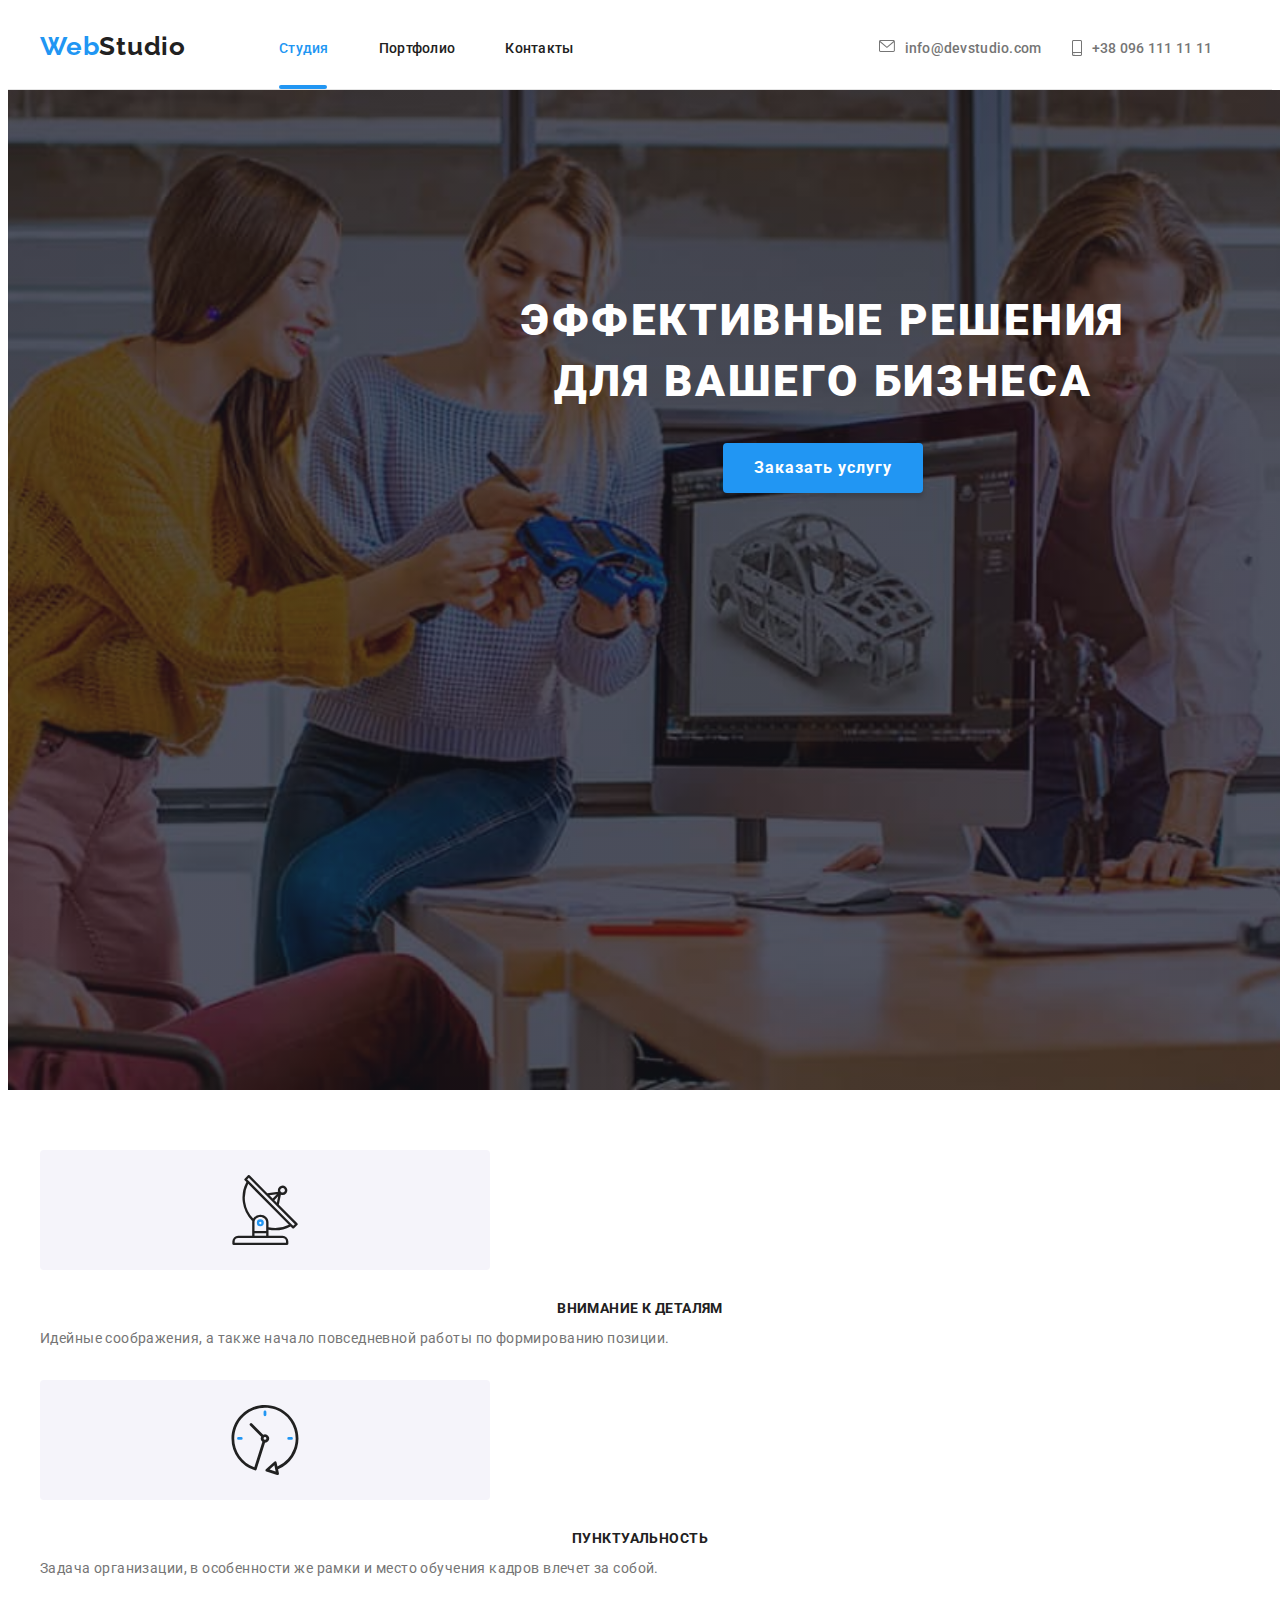
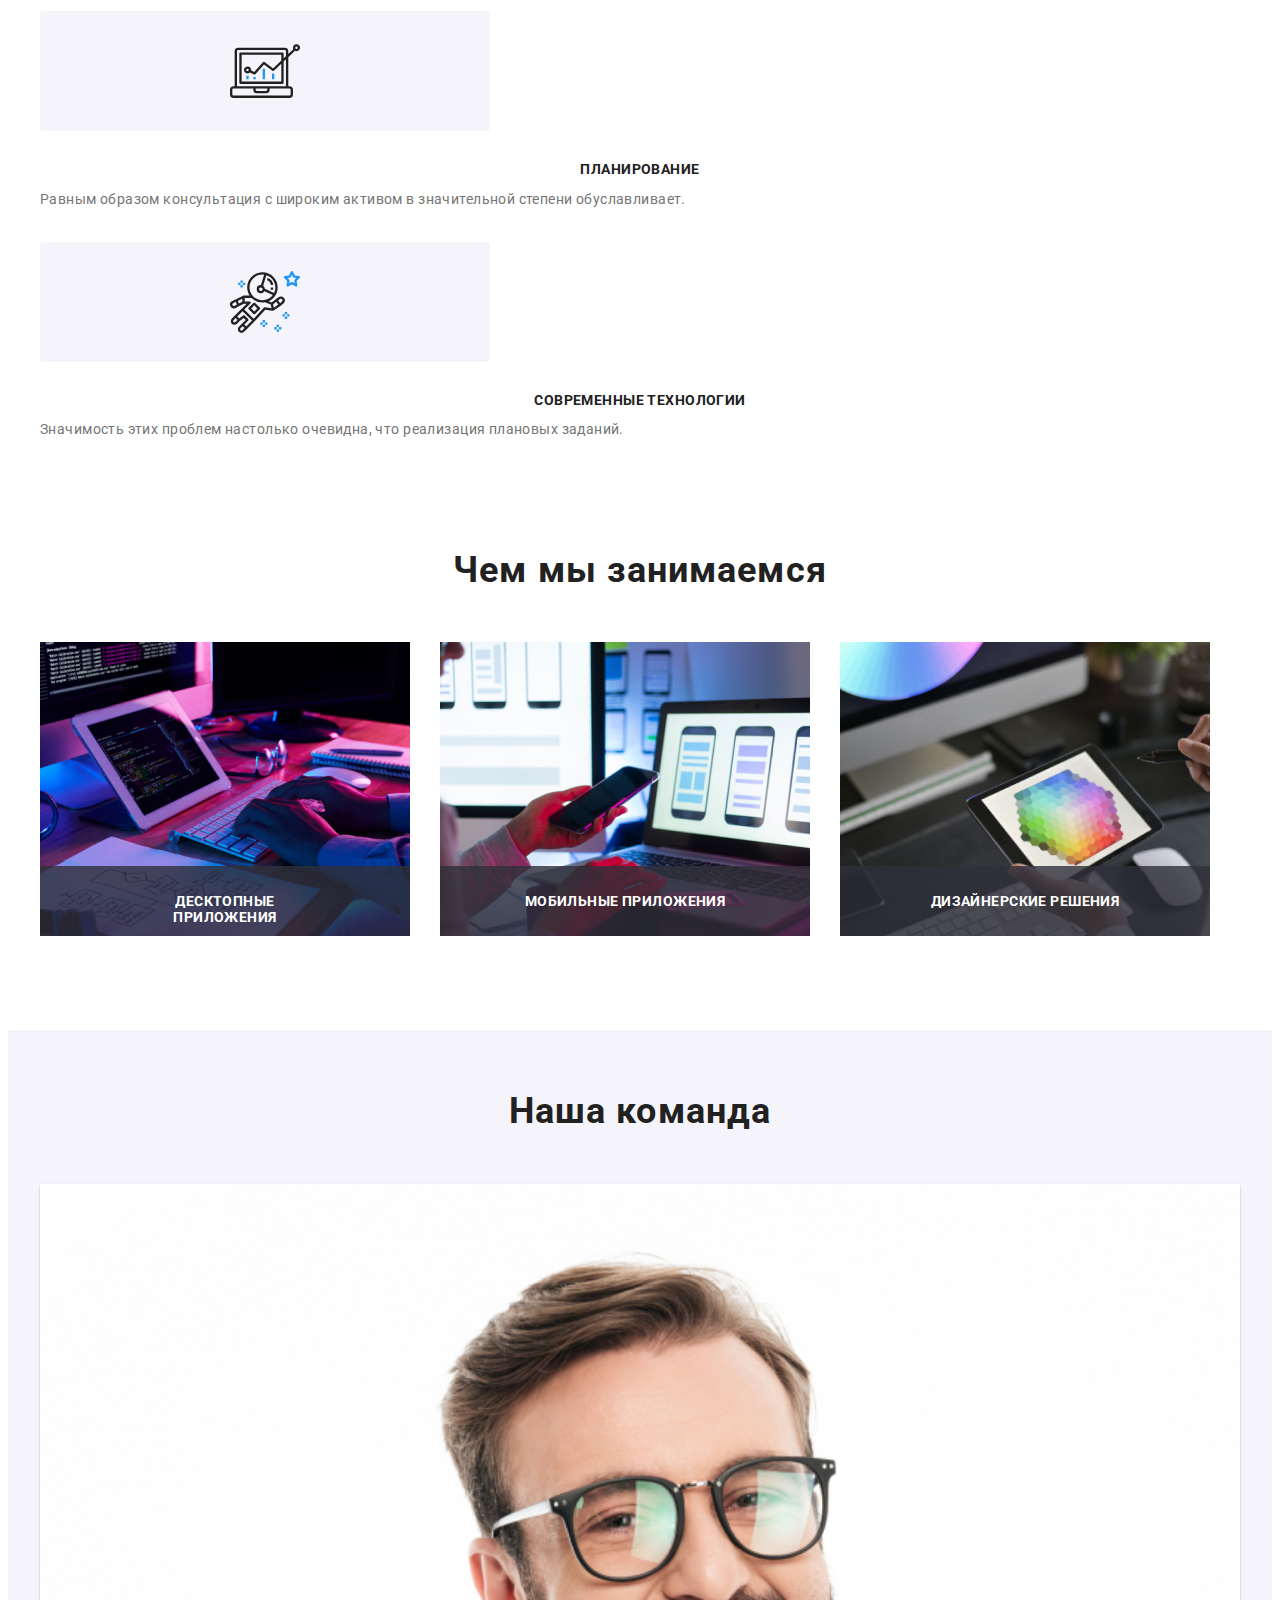
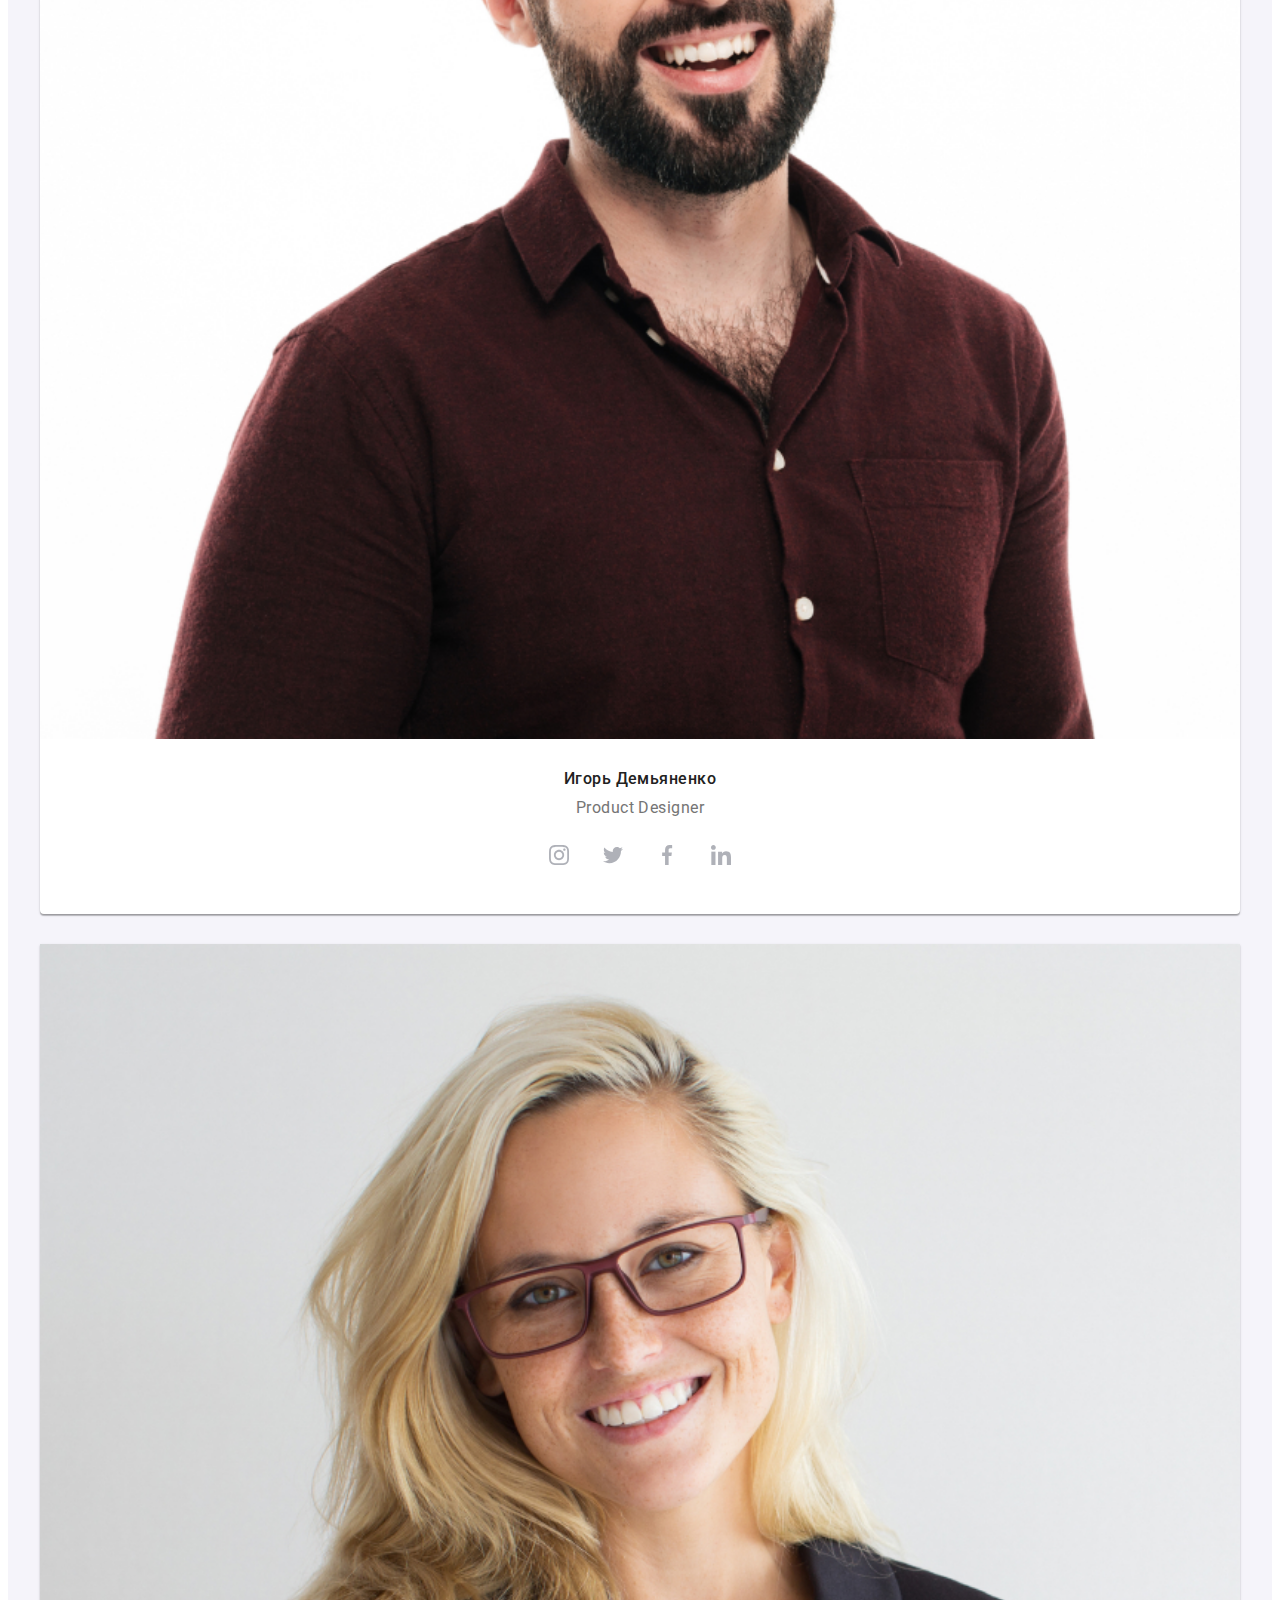
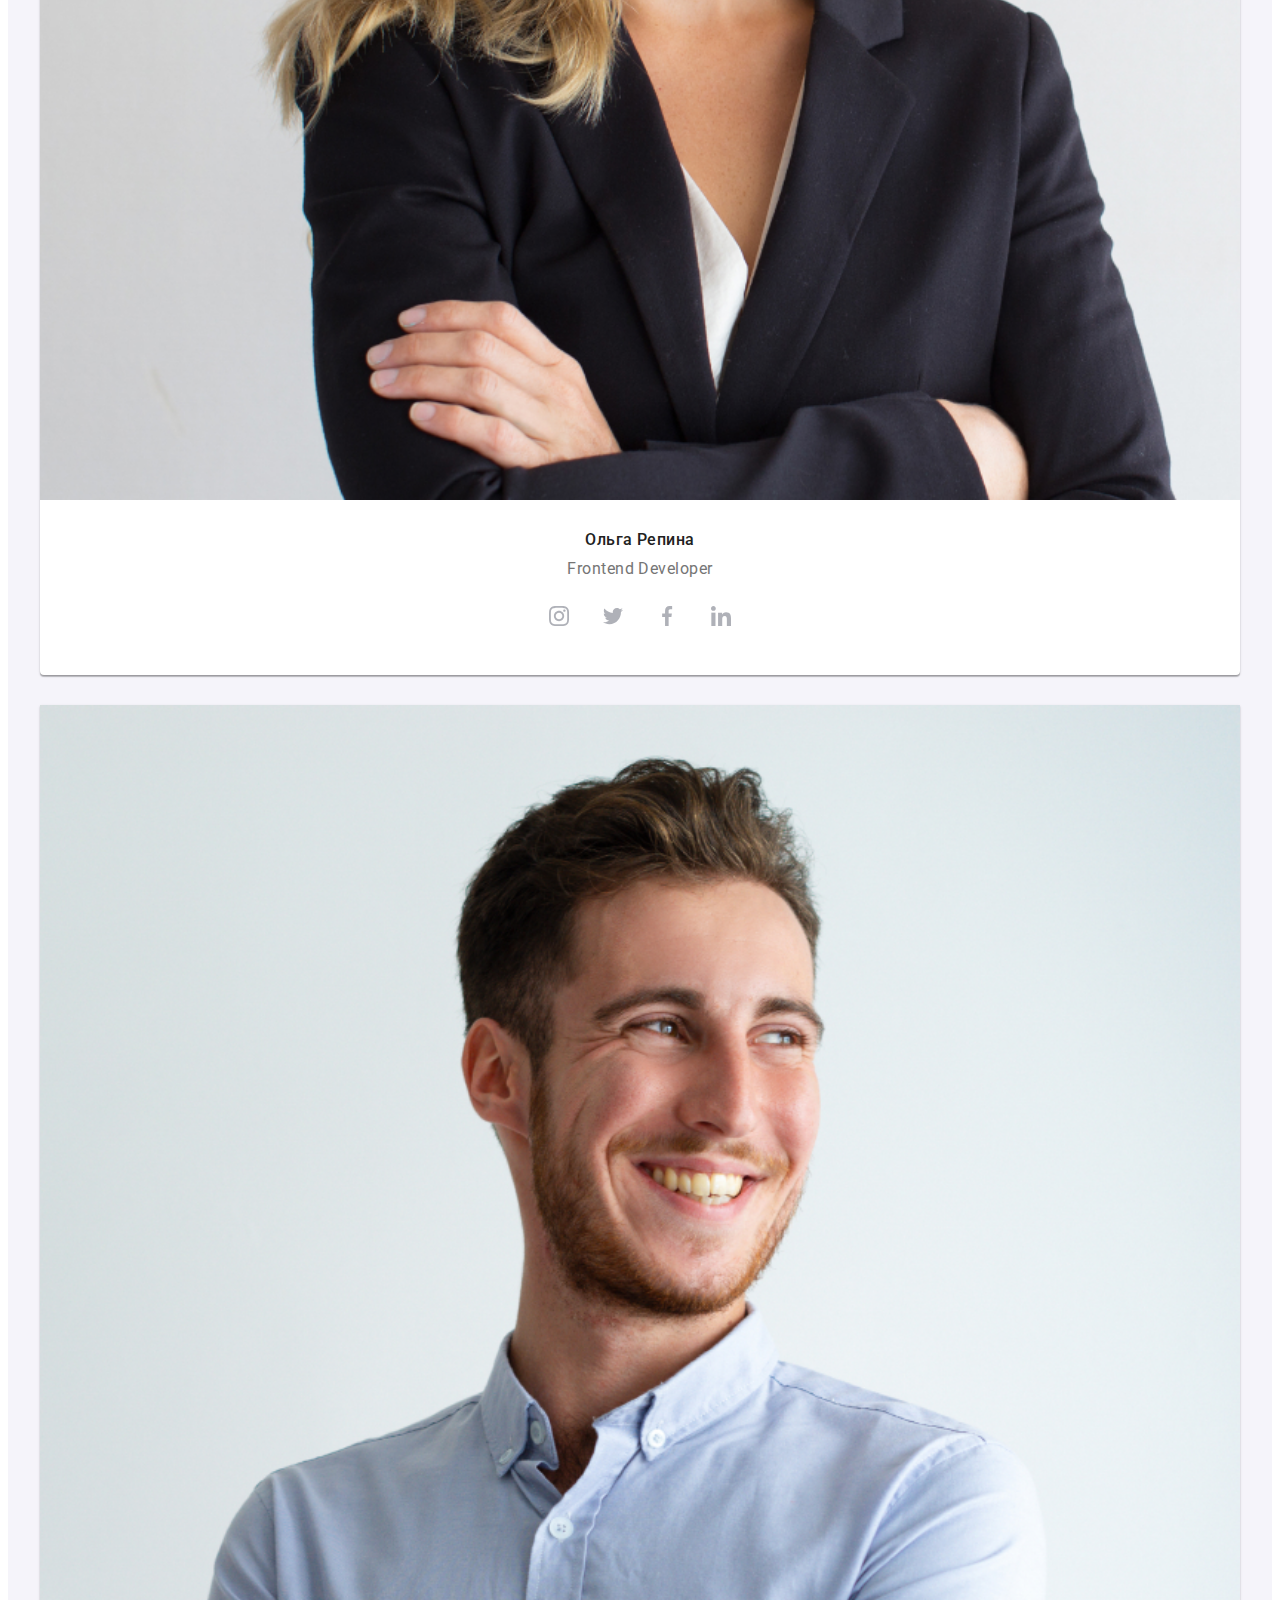
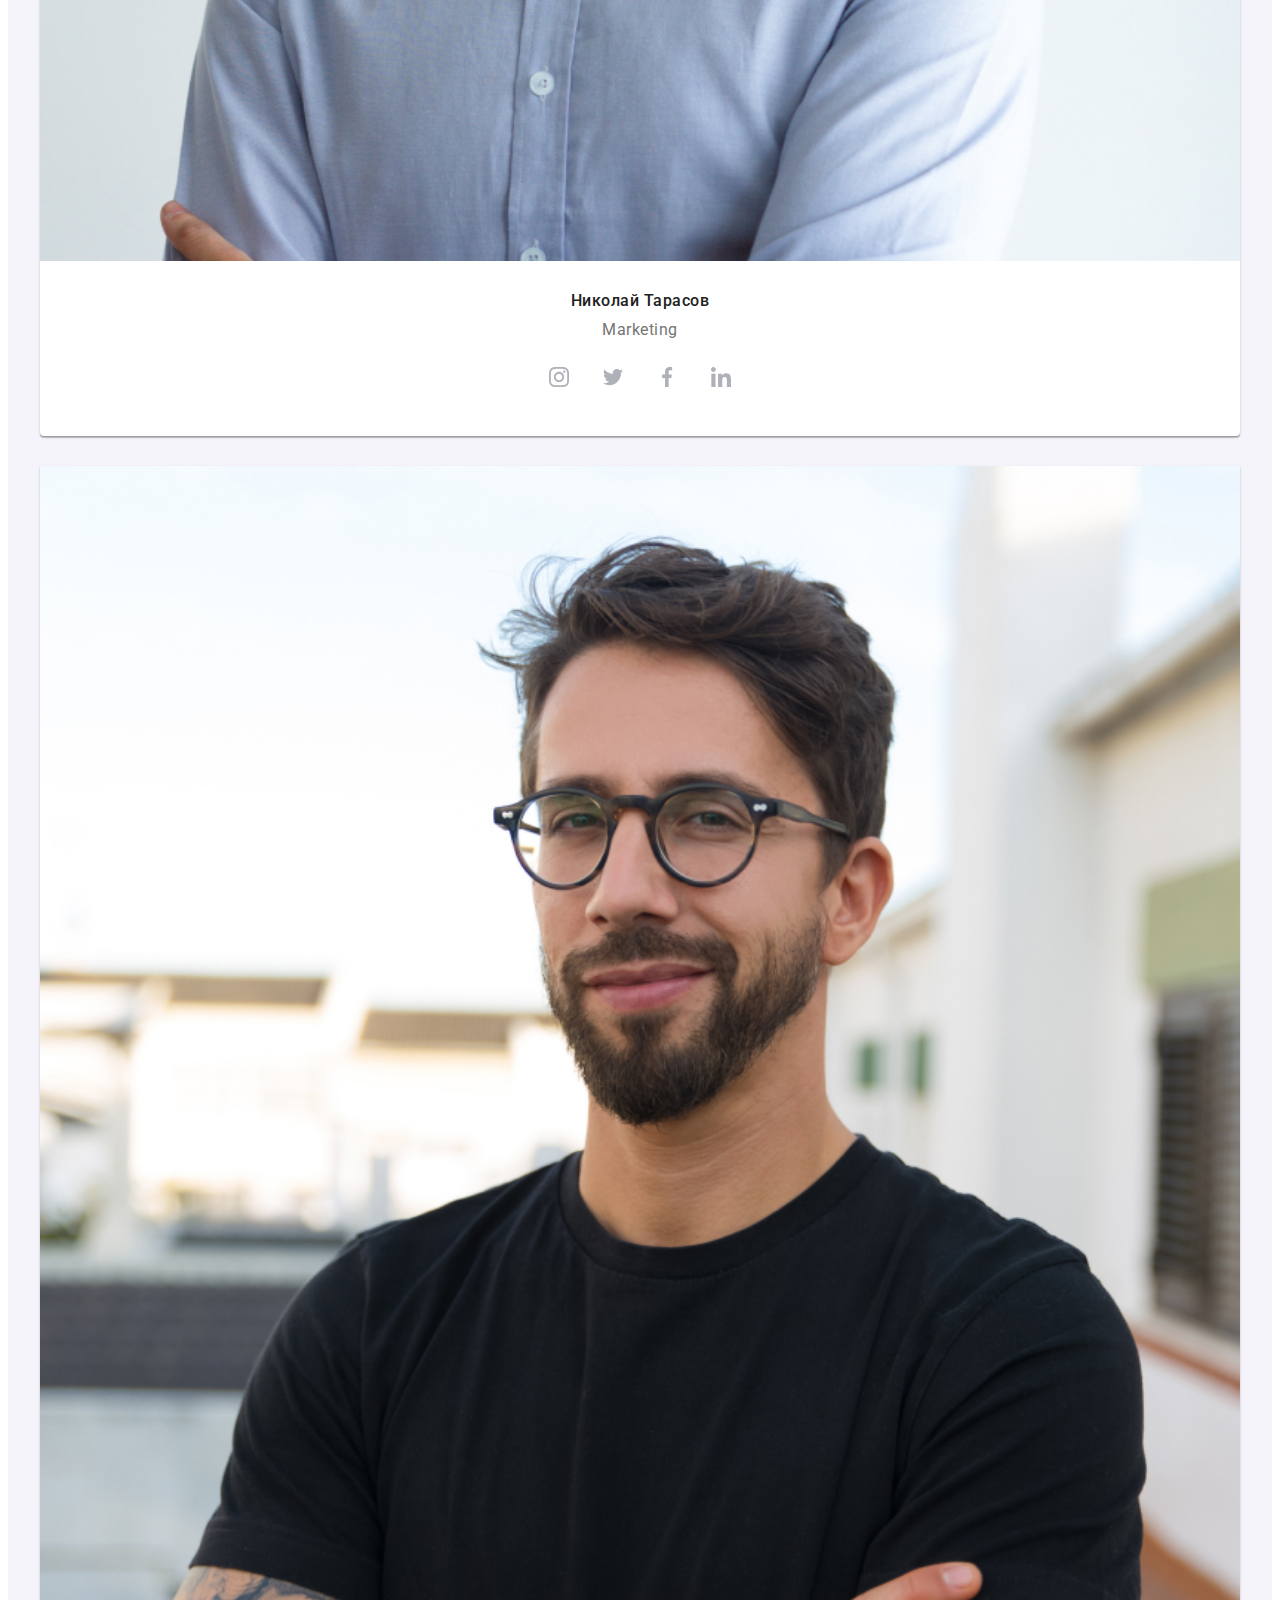
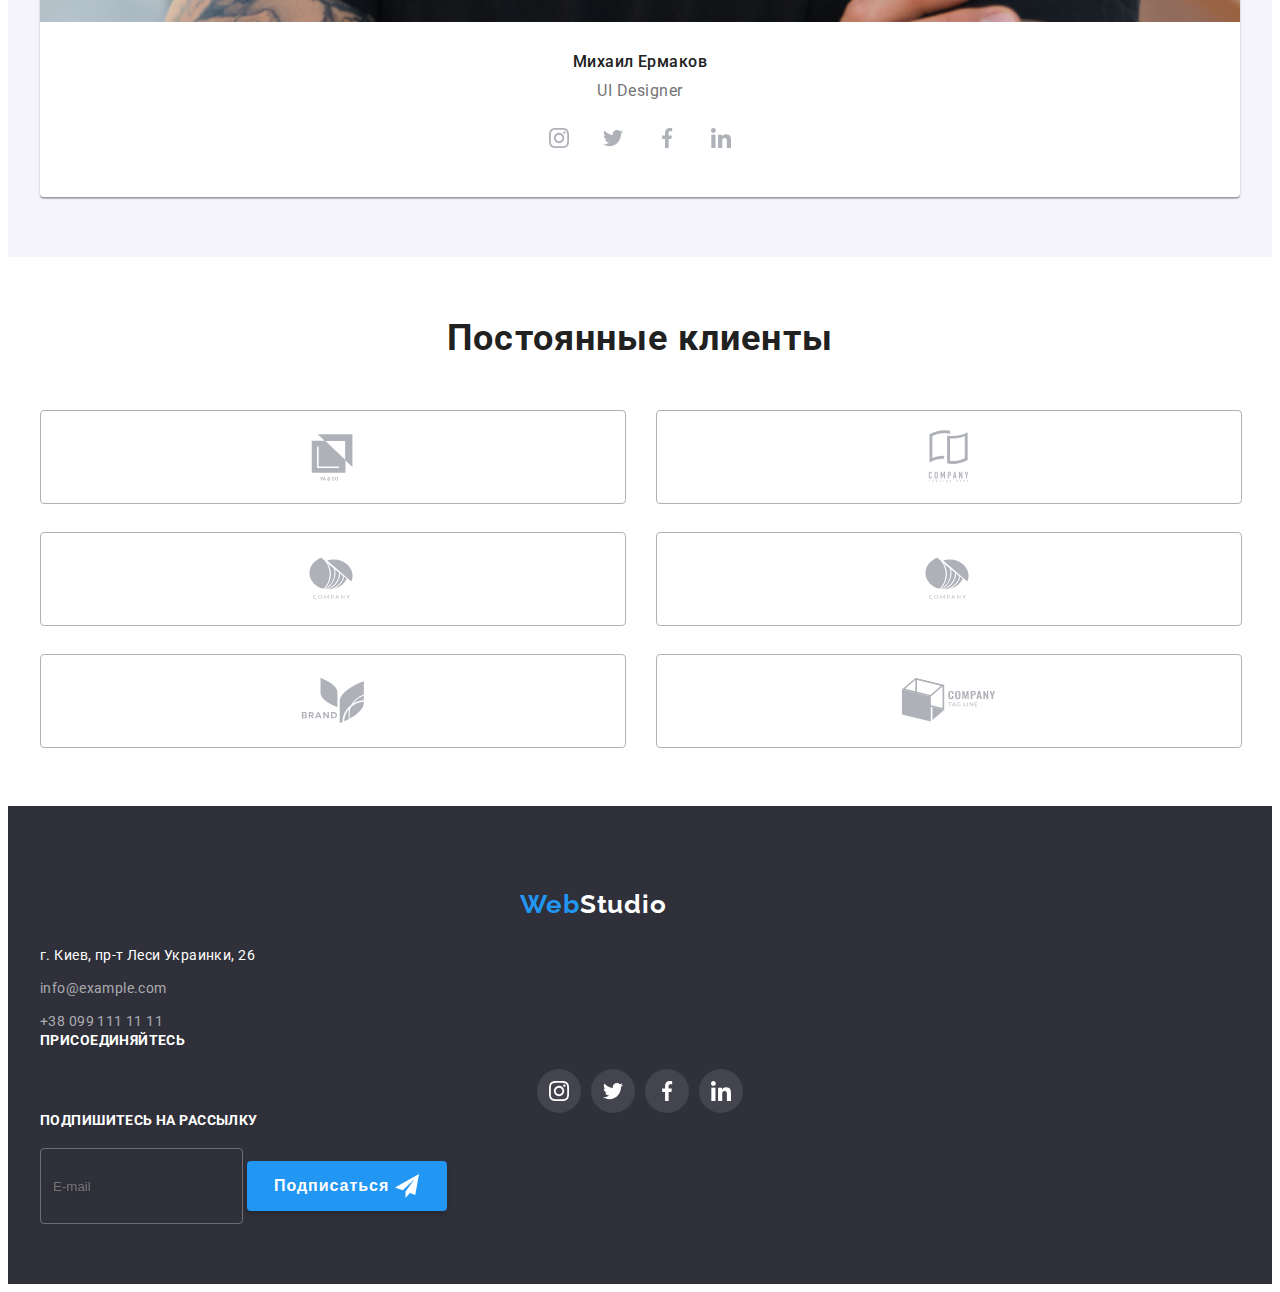
==== commit 9356ce5e: "hero" ====
--- a/index.html
+++ b/index.html
@@ -15,10 +15,9 @@
     <header class="page-header">
          <!-- навигация  -->
         <div class="container flex-box"> 
-            <!-- <a class="logo link " href="./index.html">Web<span class="logo--black">Studio</span></a> -->
+            <a class="logo link " href="./index.html">Web<span class="logo--black">Studio</span></a>
              <div class=" navigation-block "> 
             <nav class="navigation-menu">
-                <a class="logo link" href="./index.html">Web<span class="logo--black">Studio</span></a>
                 <ul class="navigation-menu__list">
                     <li class="navigation-menu__item">
                         <a class="navigation-menu__link link navigation-menu__bottom-line--long" href="./index.html"><span class="accent-color">Студия</span></a>
--- a/css/main.min.css
+++ b/css/main.min.css
@@ -1 +1 @@
-:root{--main-text: #757575;--title-text: #212121;--accent: #2196f3;--main-bg: #ffffff;--hero-bg: #2f303a;--header-borderline: #e5e5e5;--secondary-bg: #f5f4fa;--partfolio-border: #eeeeee;--soc-link: #afb1b8;--soc-link-h: #ffffff;--footerbcg-soc-link: #43444d;--clients-border: #afb1b8;--gap: 30px;--item: 1}p,h1,h2,h3{margin:0;padding:0}ul,ol{margin:0;padding:0;list-style:none}img{display:block;max-width:100%;height:auto;width:100%}body{font-family:Roboto,sans-serif,Raleway;background-color:var(--main-bg);color:var(--main-text)}.visually-hidden{position:absolute;white-space:nowrap;width:1px;height:1px;overflow:hidden;border:0;padding:0;clip:rect(0 0 0 0);-webkit-clip-path:inset(50%);clip-path:inset(50%);margin:-1px}.accent-color{color:var(--accent)}.link{text-decoration:none;transition:color 250ms linear}.link:hover,.link:focus{color:var(--accent)}.flex-box{display:flex}.centered{text-align:center}.container{margin:auto;padding-left:15px;padding-right:15px;width:100%;overflow-x:hidden}@media screen and (min-width: 480px){.container{width:480px;overflow:visible}}@media screen and (min-width: 768px){.container{width:768px}}@media screen and (min-width: 1200px){.container{width:1200px}}.sections{padding:60px 0px}.section-title{margin:0;margin-bottom:30px;font-weight:bold;font-size:36px;line-height:1.2;text-align:center;letter-spacing:.03em;color:var(--title-text)}@media screen and (min-width: 1200px){.section-title{margin-bottom:50px}}.logo{padding-bottom:20px;font-family:Raleway;font-weight:bold;font-size:26px;line-height:1.1;letter-spacing:.03em;color:var(--accent)}@media screen and (min-width: 0px)and (max-width: 767px){.logo{padding:16px 0px}}@media screen and (min-width: 768px){.logo{margin-right:88px;padding:26px 0}}.logo--black{color:var(--title-text)}.logo--white{color:var(--main-bg)}.page-header{border-bottom:1px solid var(--header-borderline)}.navigation-block{display:none}@media screen and (min-width: 768px){.navigation-block{display:flex}}.navigation-menu{display:flex}.navigation-menu__list{display:flex;margin-right:60px;list-style:none;font-style:normal;font-weight:500;font-size:14px;line-height:1.2;letter-spacing:.02em;color:var(--title-text)}@media screen and (min-width: 1200px){.navigation-menu__list{margin-right:305px}}.navigation-menu__item+.navigation-menu__item{margin-left:50px}.navigation-menu__link{position:relative;display:block;padding-top:32px;padding-bottom:32px;color:var(--title-text)}.contacts-list{margin-bottom:0;margin-right:auto;margin-left:auto}@media screen and (min-width: 768px){.contacts-list{margin-top:21px}}.contacts-list__item{justify-content:center;align-items:center;list-style:none;font-style:normal;font-weight:500;font-size:14px;line-height:1.2;letter-spacing:.02em}@media screen and (min-width: 768px){.contacts-list__item:not(:last-child){margin-bottom:10px}}.contacts-list__link{display:flex;margin-right:0px;padding-top:32px;padding-bottom:32px;color:var(--main-text)}@media screen and (min-width: 768px){.contacts-list__link{padding-top:0px;padding-bottom:0px}}.contacts-list__icon-mail{width:16px;height:12px;fill:currentColor;order:-1;margin-right:10px}.contacts-list__icon-phone{width:10px;height:16px;fill:currentColor;order:-1;margin-right:10px}.bottom-line::after{display:block;content:"";height:4px;width:48px;background-color:var(--accent);border-radius:2px;position:absolute;bottom:0px;left:0px}.navigation-menu__bottom-line--long::after{display:block;content:"";height:4px;width:48px;background-color:var(--accent);border-radius:2px;position:absolute;bottom:0px;left:0px}.navigation-menu__bottom-line--longer::after{display:block;content:"";height:4px;width:78px;background-color:var(--accent);border-radius:2px;position:absolute;bottom:0px;left:0px}.hero{text-align:center}.hero-container{margin:auto;padding-left:15px;padding-right:15px}.hero-bcg{margin-right:auto;margin-left:auto;background-image:linear-gradient(rgba(25, 28, 38, 0.5), rgba(25, 28, 38, 0.5)),url(../images/hero-bcg/hero.jpg);background-position:center;background-size:contain;background-repeat:no-repeat}@media screen and (min-width: 0px)and (max-width: 767px){.hero-bcg{width:100%;overflow:visible;background-size:cover;padding:118px 60px}}@media screen and (min-width: 768px){.hero-bcg{width:768px}}@media screen and (min-width: 1200px){.hero-bcg{width:1200px}}.hero_title{margin-right:auto;margin-left:auto;margin-bottom:30px;max-width:700px;font-weight:900;font-size:44px;line-height:1.4;letter-spacing:.06em;text-transform:uppercase;color:var(--main-bg)}@media screen and (min-width: 0px)and (max-width: 767px){.hero_title{font-size:26px;line-height:calc(42 / 26)}}.button{min-width:200px;min-height:50px;border:none;box-shadow:0px 4px 4px rgba(0,0,0,.15);border-radius:4px}.hero__button{min-width:200px;min-height:50px;border:none;box-shadow:0px 4px 4px rgba(0,0,0,.15);border-radius:4px;background-color:var(--accent);color:var(--main-bg)}.hero__button--with-text{font-family:Roboto;font-style:normal;font-weight:bold;font-size:16px;line-height:1.9;letter-spacing:.06em;color:var(--main-bg)}.footer-button-submit{position:relative;width:200px;height:50px;border:none;background:#2196f3;box-shadow:0px 4px 4px rgba(0,0,0,.15);border-radius:4px;cursor:pointer}@media screen and (min-width: 0px)and (max-width: 767px){.footer-button-submit{left:50%;transform:translate(-50%)}}.footer-button-text{margin-top:10px;margin-bottom:10px;margin-left:21px;margin-right:62px;font-style:normal;font-weight:bold;font-size:16px;line-height:calc(30 / 16);letter-spacing:.06em;color:#fff}.send-icon{position:absolute;top:50%;right:28px;transform:translateY(-50%);width:24px;height:24px;fill:#fff}.partfolio-buttons{padding-top:6px;padding-bottom:6px;padding-left:22px;padding-right:22px;font-weight:500;font-size:16px;line-height:1.6;text-align:center;cursor:pointer;background-color:var(--secondary-bg);border:transparent;border-radius:4px;transition:color 250ms linear,background-color 250ms linear}.partfolio-buttons:focus,.partfolio-buttons:hover{color:var(--main-bg);background-color:var(--accent);box-shadow:0px 3px 1px rgba(0,0,0,.1),0px 1px 2px rgba(0,0,0,.08),0px 2px 2px rgba(0,0,0,.12)}.form-submit-button{width:200px;height:50px;cursor:pointer;background:#2196f3;border:none;box-shadow:0px 4px 4px rgba(0,0,0,.15);border-radius:4px;margin-left:auto;margin-right:auto;display:flex;align-items:center;justify-content:center;outline:none}.form-button-text{font-style:normal;font-weight:bold;font-size:16px;line-height:calc(30 / 16);letter-spacing:.06em;color:#fff}.section-advantages{padding:60px 0px}.advantage-list__item{min-width:320px}.advantage-list__item:not(:last-child){margin-bottom:30px}.advantage-list__title{text-align:center;font-style:normal;font-weight:bold;font-size:14px;line-height:1.2;letter-spacing:.03em;text-transform:uppercase;color:var(--title-text);margin-bottom:10px}.advantage-list__text{font-style:normal;font-weight:normal;font-size:14px;line-height:1.7;letter-spacing:.03em;color:var(--main-text)}.advantage-list__item::before{display:block;content:"";height:120px;width:100%;margin-bottom:20px;background:#f5f4fa;border-radius:4px;background-repeat:no-repeat;background-position:center;background-size:auto}@media screen and (min-width: 480px){.advantage-list__item::before{margin-bottom:30px;width:450px}}.advantage-list__antenna::before{background-image:url(../images/advantage-svg/antenna.svg)}.advantage-list__clock::before{background-image:url(../images/advantage-svg/clock.svg)}.advantage-list__diagram::before{background-image:url(../images/advantage-svg/diagram.svg)}.advantage-list__astronaut::before{background-image:url(../images/advantage-svg/astronaut.svg)}.section-about-us{padding-top:47px;padding-bottom:94px}@media screen and (max-width: 1199px){.section-about-us{display:none}}@media screen and (min-width: 1200px){.section-about-us{display:block}}.card-set{display:flex}.card-set__item+.card-set__item{margin-left:30px}.card-set__img{position:relative}.card-set__text-wrap{position:absolute;bottom:0px;right:0px;width:370px;height:70px;background:rgba(47,48,58,.8)}.card-set__text{position:absolute;bottom:50%;right:50%;transform:translate(50%, 50%);width:205px;height:16px;font-weight:bold;font-size:14px;line-height:16px;text-align:center;letter-spacing:.03em;text-transform:uppercase;color:#fff}.our-team-list{text-align:center}.team-title{margin-bottom:10px;font-style:normal;font-weight:500;font-size:16px;line-height:1.2;letter-spacing:.03em;color:var(--title-text)}.our-team-cards{border-radius:0px 0px 4px 4px;box-shadow:0px 1px 3px rgba(0,0,0,.12),0px 1px 1px rgba(0,0,0,.14),0px 2px 1px rgba(0,0,0,.2);background-color:var(--main-bg)}.our-team-cards:not(:last-child){margin-bottom:30px}.our-team-cards-text{padding-top:30px;padding-bottom:37px}.team-profession{margin-bottom:16px;font-style:normal;font-weight:normal;font-size:16px;line-height:1.2;letter-spacing:.03em;color:var(--main-text)}.section-bcg{background-color:var(--secondary-bg)}.social-links{display:flex;justify-content:center;align-items:center}.social-links-items{width:44px;height:44px}.social-links-items+.social-links-items{margin-left:10px}.social-link{width:100%;height:100%;border-radius:50%;display:flex;align-items:center;justify-content:center;color:var(--soc-link);transition:background-color 250ms linear,color 250ms linear}.link-icon{width:20px;height:20px;fill:currentColor}.social-link:hover,.social-link:focus{background-color:var(--accent);color:var(--soc-link-h)}.footer-social-container{align-content:center}@media screen and (min-width: 0px)and (max-width: 767px){.footer-social-container{margin-bottom:60px}}.footer-social-list{display:flex;justify-content:center;align-items:center}.social-links-items-footer{width:44px;height:44px}.social-links-items-footer+.social-links-items-footer{margin-left:10px}.social-link-footer{width:100%;height:100%;border-radius:50%;display:flex;justify-content:center;align-items:center;color:var(--main-bg);background-color:var(--footerbcg-soc-link);transition:background-color 250ms linear}.link-icon-footer{width:20px;height:20px;fill:currentColor}.social-link-footer:hover,.social-link-footer:focus{background-color:var(--accent)}.clients-list{margin-left:-28px;margin-bottom:-30px}.clients-list-item{display:inline-block;width:calc(100% / 2 - 30px);margin-left:28px;margin-bottom:30px;height:92px}.clients-link{width:100%;height:100%;border:1px solid var(--clients-border);border-radius:4px;display:flex;justify-content:center;align-items:center;color:var(--clients-border);transition:color 250ms linear,background-color 250ms linear}.clients-svg{width:106px;height:60px;fill:currentColor}.clients-link:focus,.clients-link:hover{border-color:var(--accent);color:var(--accent);cursor:pointer}.footer{background-color:var(--hero-bg)}.footer-section-padding{padding-top:60px;padding-bottom:60px}.footer-conteiner{align-items:baseline;align-content:center}.footer-logo-padding{display:block}@media screen and (min-width: 0px)and (max-width: 767px){.address-container{text-align:center;margin-bottom:60px}}.join{margin-bottom:20px;font-style:normal;font-weight:bold;font-size:14px;line-height:1.1;letter-spacing:.03em;text-transform:uppercase;color:var(--main-bg)}@media screen and (min-width: 0px)and (max-width: 767px){.join{text-align:center;margin-bottom:20px}}.address-text{margin-bottom:9px;font-style:normal;font-weight:normal;font-size:14px;line-height:1.7;letter-spacing:.03em;color:var(--main-bg)}@media screen and (min-width: 0px)and (max-width: 767px){.address-text{text-align:center}}.address-link{display:inline-block;text-align:center;font-style:normal;font-weight:normal;font-size:14px;line-height:1.7;letter-spacing:.03em;color:rgba(255,255,255,.6)}.address-link:not(:last-child){margin-bottom:9px}.footer-form{align-content:center}.footer-form-input{height:50px;background-color:transparent;border:1px solid rgba(255,255,255,.3);filter:drop-shadow(0px 4px 4px rgba(0, 0, 0, 0.15));color:#fff;border-radius:4px;outline:none;padding:12px;transition:border-color 250ms linear}@media screen and (min-width: 0px)and (max-width: 767px){.footer-form-input{width:100%;margin-bottom:20px}}.footer-form-input:focus{border-color:var(--accent)}.form-padding{padding:40px}.modal-field{margin-bottom:10px}.modal-textarea{margin-bottom:20px}.Modal-chekbox{margin-bottom:30px}.form-title{display:block;margin-bottom:12px;font-style:normal;font-weight:bold;font-size:20px;line-height:calc(23 / 20);text-align:center;letter-spacing:.03em;color:#212121}.form-label{display:block;font-style:normal;font-weight:normal;font-size:12px;line-height:calc(14 / 12);letter-spacing:.01em}.label-text{display:block;width:80px;height:14px;font-style:normal;font-weight:normal;font-size:12px;line-height:calc(14 / 12);letter-spacing:.01em;margin-bottom:4px}.input-wrap{position:relative}.form-input{width:100%;height:40px;background-color:transparent;border:1px solid rgba(33,33,33,.2);border-radius:5px;padding-left:42px;padding-right:15px;outline:none;transition:border-color 250ms linear}.form-input:focus{border-color:var(--accent)}.form-input:focus+.form-icons{fill:var(--accent)}.form-textarea{width:100%;height:120px;padding:12px 16px;resize:none;background-color:transparent;border:1px solid rgba(33,33,33,.2);box-sizing:border-box;border-radius:4px;outline:none;transition:border-color 250ms linear}.form-textarea:focus{border-color:var(--accent)}.form-icons{position:absolute;width:18px;height:18px;left:15px;top:50%;transform:translateY(-50%);transition:fill 250ms linear}.check-text{font-style:normal;font-weight:normal;font-size:12px;line-height:14px;letter-spacing:.03em;display:flex;align-items:center;justify-content:center}@media screen and (max-width: 339px){.check-text{font-size:6px;line-height:10px}}@media screen and (min-width: 340px)and (max-width: 479px){.check-text{font-size:7px;line-height:10px}}.icon-check{width:11px;height:9px;fill:#fff}.check-text__svg{width:15px;height:15px;border:1px solid #000;border-radius:2px;margin-right:5px;display:flex;align-items:center;justify-content:center;transition:background-color 250ms linear,border 250ms linear}.check-link{padding-left:5px;color:var(--accent)}.form-check:checked+.check-text span{background-color:var(--accent);border:none}.portfolio-card-text{padding-top:20px;padding-bottom:20px;padding-left:24px;padding-right:24px}.portfolio-image-name{font-weight:bold;font-size:18px;line-height:2;color:var(--title-text)}.portfolio-image-text{font-style:normal;font-weight:normal;font-size:16px;line-height:1.9;letter-spacing:.03em;color:var(--main-text)}.buttons-list{margin-bottom:50px}@media screen and (min-width: 0px)and (max-width: 767px){.buttons-list{display:inline-block;margin-bottom:40px}}.list-item-buttons{display:inline-block}.list-item-buttons:not(:last-child){margin-right:8px;margin-bottom:15px}.portfolio-list-item{text-decoration:none;margin-bottom:30px;background:var(--main-bg);border:1px solid var(--partfolio-border)}.portfolio-list-item:hover .portfolio-image-text-up{box-shadow:0px 4px 4px rgba(0,0,0,.25);transform:translateY(0%)}.portfolio-link{text-decoration:none}.portfolio-img-wrap{position:relative;overflow:hidden}.portfolio-image-text-up{position:absolute;top:0;left:0;font-size:18px;line-height:1.7;letter-spacing:.03em;color:#fff;background-color:var(--accent);height:100%;padding:63px 24px;transform:translateY(100%);transition:transform 250ms linear}.backdrop{position:fixed;top:0px;left:0px;width:100%;height:100%;background:rgba(0,0,0,.2)}.is-hidden{visibility:hidden;opacity:0;pointer-events:none}.modal{position:absolute;top:50%;left:50%;transform:translate(-50%, -50%);width:90%;height:90%;box-shadow:0px 1px 3px rgba(0,0,0,.12),0px 1px 1px rgba(0,0,0,.14),0px 2px 1px rgba(0,0,0,.2);border-radius:4px;background-color:#fff}@media screen and (min-width: 480px){.modal{width:450px;height:609px}}.modal-close{position:absolute;background-color:transparent;top:8px;right:8px;width:30px;height:30px;border:1px solid rgba(0,0,0,.1);border-radius:50%;cursor:pointer;transition:fill 250ms linear,cursor 250ms linear}.modal-close:hover{fill:var(--accent);cursor:pointer}.icon-close{position:absolute;top:5px;right:5px;width:18px;height:18px}/*# sourceMappingURL=main.min.css.map */+:root{--main-text: #757575;--title-text: #212121;--accent: #2196f3;--main-bg: #ffffff;--hero-bg: #2f303a;--header-borderline: #e5e5e5;--secondary-bg: #f5f4fa;--partfolio-border: #eeeeee;--soc-link: #afb1b8;--soc-link-h: #ffffff;--footerbcg-soc-link: #43444d;--clients-border: #afb1b8;--gap: 30px;--item: 1}p,h1,h2,h3{margin:0;padding:0}ul,ol{margin:0;padding:0;list-style:none}img{display:block;max-width:100%;height:auto;width:100%}body{font-family:Roboto,sans-serif,Raleway;background-color:var(--main-bg);color:var(--main-text)}.visually-hidden{position:absolute;white-space:nowrap;width:1px;height:1px;overflow:hidden;border:0;padding:0;clip:rect(0 0 0 0);-webkit-clip-path:inset(50%);clip-path:inset(50%);margin:-1px}.accent-color{color:var(--accent)}.link{text-decoration:none;transition:color 250ms linear}.link:hover,.link:focus{color:var(--accent)}.flex-box{display:flex}.centered{text-align:center}.container{margin:auto;padding-left:15px;padding-right:15px;width:100%;overflow-x:hidden}@media screen and (min-width: 480px){.container{width:480px;overflow:visible}}@media screen and (min-width: 768px){.container{width:768px}}@media screen and (min-width: 1200px){.container{width:1200px}}.sections{padding:60px 0px}.section-title{margin:0;margin-bottom:30px;font-weight:bold;font-size:36px;line-height:1.2;text-align:center;letter-spacing:.03em;color:var(--title-text)}@media screen and (min-width: 1200px){.section-title{margin-bottom:50px}}.logo{font-family:Raleway;font-weight:bold;font-size:26px;line-height:1.1;letter-spacing:.03em;color:var(--accent)}@media screen and (min-width: 0px)and (max-width: 767px){.logo{padding:16px 0px}}@media screen and (min-width: 768px){.logo{margin-right:88px;padding:26px 0}}@media screen and (min-width: 1200px){.logo{margin-right:93px;padding-top:24px;padding-bottom:25px;text-align:center}}.logo--black{color:var(--title-text)}.logo--white{color:var(--main-bg)}.page-header{border-bottom:1px solid var(--header-borderline)}.navigation-block{display:none}@media screen and (min-width: 768px){.navigation-block{display:flex}}.navigation-menu{display:flex}.navigation-menu__list{display:flex;margin-right:60px;list-style:none;font-style:normal;font-weight:500;font-size:14px;line-height:1.2;letter-spacing:.02em;color:var(--title-text)}@media screen and (min-width: 1200px){.navigation-menu__list{margin-right:305px}}.navigation-menu__item+.navigation-menu__item{margin-left:50px}.navigation-menu__link{position:relative;display:block;padding-top:32px;padding-bottom:32px;color:var(--title-text)}.contacts-list{margin-bottom:0;margin-right:auto;margin-left:auto}@media screen and (min-width: 768px){.contacts-list{margin-top:21px}}@media screen and (min-width: 1200px){.contacts-list{display:flex;margin:0}}.contacts-list__item{list-style:none;font-style:normal;font-weight:500;font-size:14px;line-height:1.2;letter-spacing:.02em}@media screen and (min-width: 768px)and (max-width: 1199px){.contacts-list__item:not(:last-child){margin-bottom:10px}}@media screen and (min-width: 1200px){.contacts-list__item:not(:last-child){margin-right:30px;display:flex;justify-content:center;align-items:center}}.contacts-list__link{display:flex;margin-right:0px;padding-top:32px;padding-bottom:32px;color:var(--main-text)}@media screen and (min-width: 768px)and (max-width: 1199px){.contacts-list__link{padding-top:0px;padding-bottom:0px}}.contacts-list__icon-mail{width:16px;height:12px;fill:currentColor;order:-1;margin-right:10px}.contacts-list__icon-phone{width:10px;height:16px;fill:currentColor;order:-1;margin-right:10px}.bottom-line::after{display:block;content:"";height:4px;width:48px;background-color:var(--accent);border-radius:2px;position:absolute;bottom:0px;left:0px}.navigation-menu__bottom-line--long::after{display:block;content:"";height:4px;width:48px;background-color:var(--accent);border-radius:2px;position:absolute;bottom:0px;left:0px}.navigation-menu__bottom-line--longer::after{display:block;content:"";height:4px;width:78px;background-color:var(--accent);border-radius:2px;position:absolute;bottom:0px;left:0px}.hero{text-align:center}@media screen and (max-width: 767px){.hero{padding:118px 60px}}@media screen and (min-width: 768px){.hero{padding-top:118px;padding-bottom:118px}}@media screen and (min-width: 1200px){.hero{padding-top:200px;padding-bottom:200px}}.hero-container{margin:auto;padding-left:15px;padding-right:15px}@media screen and (min-width: 1200px){.hero-container{min-width:1600px}}.hero-bcg{margin-right:auto;margin-left:auto;background-image:linear-gradient(rgba(25, 28, 38, 0.5), rgba(25, 28, 38, 0.5)),url(../images/hero-bcg/hero.jpg);background-position:center;background-size:contain;background-repeat:no-repeat}@media screen and (min-width: 0px){.hero-bcg{background-size:cover}}@media screen and (min-width: 1200px){.hero-bcg{min-width:1600px;min-height:600px}}.hero_title{margin-right:auto;margin-left:auto;margin-bottom:30px;font-weight:900;letter-spacing:.06em;text-transform:uppercase;color:var(--main-bg)}@media screen and (min-width: 0px)and (max-width: 1199px){.hero_title{font-size:26px;line-height:calc(42 / 26);max-width:360px}}@media screen and (min-width: 1200px){.hero_title{font-size:44px;line-height:1.4;max-width:700px}}.button{min-width:200px;min-height:50px;border:none;box-shadow:0px 4px 4px rgba(0,0,0,.15);border-radius:4px}.hero__button{min-width:200px;min-height:50px;border:none;box-shadow:0px 4px 4px rgba(0,0,0,.15);border-radius:4px;background-color:var(--accent);color:var(--main-bg)}.hero__button--with-text{font-family:Roboto;font-style:normal;font-weight:bold;font-size:16px;line-height:1.9;letter-spacing:.06em;color:var(--main-bg)}.footer-button-submit{position:relative;width:200px;height:50px;border:none;background:#2196f3;box-shadow:0px 4px 4px rgba(0,0,0,.15);border-radius:4px;cursor:pointer}@media screen and (min-width: 0px)and (max-width: 767px){.footer-button-submit{left:50%;transform:translate(-50%)}}.footer-button-text{margin-top:10px;margin-bottom:10px;margin-left:21px;margin-right:62px;font-style:normal;font-weight:bold;font-size:16px;line-height:calc(30 / 16);letter-spacing:.06em;color:#fff}.send-icon{position:absolute;top:50%;right:28px;transform:translateY(-50%);width:24px;height:24px;fill:#fff}.partfolio-buttons{padding-top:6px;padding-bottom:6px;padding-left:22px;padding-right:22px;font-weight:500;font-size:16px;line-height:1.6;text-align:center;cursor:pointer;background-color:var(--secondary-bg);border:transparent;border-radius:4px;transition:color 250ms linear,background-color 250ms linear}.partfolio-buttons:focus,.partfolio-buttons:hover{color:var(--main-bg);background-color:var(--accent);box-shadow:0px 3px 1px rgba(0,0,0,.1),0px 1px 2px rgba(0,0,0,.08),0px 2px 2px rgba(0,0,0,.12)}.form-submit-button{width:200px;height:50px;cursor:pointer;background:#2196f3;border:none;box-shadow:0px 4px 4px rgba(0,0,0,.15);border-radius:4px;margin-left:auto;margin-right:auto;display:flex;align-items:center;justify-content:center;outline:none}.form-button-text{font-style:normal;font-weight:bold;font-size:16px;line-height:calc(30 / 16);letter-spacing:.06em;color:#fff}.section-advantages{padding:60px 0px}.advantage-list__item{min-width:320px}.advantage-list__item:not(:last-child){margin-bottom:30px}.advantage-list__title{text-align:center;font-style:normal;font-weight:bold;font-size:14px;line-height:1.2;letter-spacing:.03em;text-transform:uppercase;color:var(--title-text);margin-bottom:10px}.advantage-list__text{font-style:normal;font-weight:normal;font-size:14px;line-height:1.7;letter-spacing:.03em;color:var(--main-text)}.advantage-list__item::before{display:block;content:"";height:120px;width:100%;margin-bottom:20px;background:#f5f4fa;border-radius:4px;background-repeat:no-repeat;background-position:center;background-size:auto}@media screen and (min-width: 480px){.advantage-list__item::before{margin-bottom:30px;width:450px}}.advantage-list__antenna::before{background-image:url(../images/advantage-svg/antenna.svg)}.advantage-list__clock::before{background-image:url(../images/advantage-svg/clock.svg)}.advantage-list__diagram::before{background-image:url(../images/advantage-svg/diagram.svg)}.advantage-list__astronaut::before{background-image:url(../images/advantage-svg/astronaut.svg)}.section-about-us{padding-top:47px;padding-bottom:94px}@media screen and (max-width: 1199px){.section-about-us{display:none}}@media screen and (min-width: 1200px){.section-about-us{display:block}}.card-set{display:flex}.card-set__item+.card-set__item{margin-left:30px}.card-set__img{position:relative}.card-set__text-wrap{position:absolute;bottom:0px;right:0px;width:370px;height:70px;background:rgba(47,48,58,.8)}.card-set__text{position:absolute;bottom:50%;right:50%;transform:translate(50%, 50%);width:205px;height:16px;font-weight:bold;font-size:14px;line-height:16px;text-align:center;letter-spacing:.03em;text-transform:uppercase;color:#fff}.our-team-list{text-align:center}.team-title{margin-bottom:10px;font-style:normal;font-weight:500;font-size:16px;line-height:1.2;letter-spacing:.03em;color:var(--title-text)}.our-team-cards{border-radius:0px 0px 4px 4px;box-shadow:0px 1px 3px rgba(0,0,0,.12),0px 1px 1px rgba(0,0,0,.14),0px 2px 1px rgba(0,0,0,.2);background-color:var(--main-bg)}.our-team-cards:not(:last-child){margin-bottom:30px}.our-team-cards-text{padding-top:30px;padding-bottom:37px}.team-profession{margin-bottom:16px;font-style:normal;font-weight:normal;font-size:16px;line-height:1.2;letter-spacing:.03em;color:var(--main-text)}.section-bcg{background-color:var(--secondary-bg)}.social-links{display:flex;justify-content:center;align-items:center}.social-links-items{width:44px;height:44px}.social-links-items+.social-links-items{margin-left:10px}.social-link{width:100%;height:100%;border-radius:50%;display:flex;align-items:center;justify-content:center;color:var(--soc-link);transition:background-color 250ms linear,color 250ms linear}.link-icon{width:20px;height:20px;fill:currentColor}.social-link:hover,.social-link:focus{background-color:var(--accent);color:var(--soc-link-h)}.footer-social-container{align-content:center}@media screen and (min-width: 0px)and (max-width: 767px){.footer-social-container{margin-bottom:60px}}.footer-social-list{display:flex;justify-content:center;align-items:center}.social-links-items-footer{width:44px;height:44px}.social-links-items-footer+.social-links-items-footer{margin-left:10px}.social-link-footer{width:100%;height:100%;border-radius:50%;display:flex;justify-content:center;align-items:center;color:var(--main-bg);background-color:var(--footerbcg-soc-link);transition:background-color 250ms linear}.link-icon-footer{width:20px;height:20px;fill:currentColor}.social-link-footer:hover,.social-link-footer:focus{background-color:var(--accent)}.clients-list{margin-left:-28px;margin-bottom:-30px}.clients-list-item{display:inline-block;width:calc(100% / 2 - 30px);margin-left:28px;margin-bottom:30px;height:92px}.clients-link{width:100%;height:100%;border:1px solid var(--clients-border);border-radius:4px;display:flex;justify-content:center;align-items:center;color:var(--clients-border);transition:color 250ms linear,background-color 250ms linear}.clients-svg{width:106px;height:60px;fill:currentColor}.clients-link:focus,.clients-link:hover{border-color:var(--accent);color:var(--accent);cursor:pointer}.footer{background-color:var(--hero-bg)}.footer-section-padding{padding-top:60px;padding-bottom:60px}.footer-conteiner{align-items:baseline;align-content:center}.footer-logo-padding{display:block}@media screen and (min-width: 0px)and (max-width: 767px){.address-container{text-align:center;margin-bottom:60px}}.join{margin-bottom:20px;font-style:normal;font-weight:bold;font-size:14px;line-height:1.1;letter-spacing:.03em;text-transform:uppercase;color:var(--main-bg)}@media screen and (min-width: 0px)and (max-width: 767px){.join{text-align:center;margin-bottom:20px}}.address-text{margin-bottom:9px;font-style:normal;font-weight:normal;font-size:14px;line-height:1.7;letter-spacing:.03em;color:var(--main-bg)}@media screen and (min-width: 0px)and (max-width: 767px){.address-text{text-align:center}}.address-link{display:inline-block;text-align:center;font-style:normal;font-weight:normal;font-size:14px;line-height:1.7;letter-spacing:.03em;color:rgba(255,255,255,.6)}.address-link:not(:last-child){margin-bottom:9px}.footer-form{align-content:center}.footer-form-input{height:50px;background-color:transparent;border:1px solid rgba(255,255,255,.3);filter:drop-shadow(0px 4px 4px rgba(0, 0, 0, 0.15));color:#fff;border-radius:4px;outline:none;padding:12px;transition:border-color 250ms linear}@media screen and (min-width: 0px)and (max-width: 767px){.footer-form-input{width:100%;margin-bottom:20px}}.footer-form-input:focus{border-color:var(--accent)}.form-padding{padding:40px}.modal-field{margin-bottom:10px}.modal-textarea{margin-bottom:20px}.Modal-chekbox{margin-bottom:30px}.form-title{display:block;margin-bottom:12px;font-style:normal;font-weight:bold;font-size:20px;line-height:calc(23 / 20);text-align:center;letter-spacing:.03em;color:#212121}.form-label{display:block;font-style:normal;font-weight:normal;font-size:12px;line-height:calc(14 / 12);letter-spacing:.01em}.label-text{display:block;width:80px;height:14px;font-style:normal;font-weight:normal;font-size:12px;line-height:calc(14 / 12);letter-spacing:.01em;margin-bottom:4px}.input-wrap{position:relative}.form-input{width:100%;height:40px;background-color:transparent;border:1px solid rgba(33,33,33,.2);border-radius:5px;padding-left:42px;padding-right:15px;outline:none;transition:border-color 250ms linear}.form-input:focus{border-color:var(--accent)}.form-input:focus+.form-icons{fill:var(--accent)}.form-textarea{width:100%;height:120px;padding:12px 16px;resize:none;background-color:transparent;border:1px solid rgba(33,33,33,.2);box-sizing:border-box;border-radius:4px;outline:none;transition:border-color 250ms linear}.form-textarea:focus{border-color:var(--accent)}.form-icons{position:absolute;width:18px;height:18px;left:15px;top:50%;transform:translateY(-50%);transition:fill 250ms linear}.check-text{font-style:normal;font-weight:normal;font-size:12px;line-height:14px;letter-spacing:.03em;display:flex;align-items:center;justify-content:center}@media screen and (max-width: 339px){.check-text{font-size:6px;line-height:10px}}@media screen and (min-width: 340px)and (max-width: 479px){.check-text{font-size:7px;line-height:10px}}.icon-check{width:11px;height:9px;fill:#fff}.check-text__svg{width:15px;height:15px;border:1px solid #000;border-radius:2px;margin-right:5px;display:flex;align-items:center;justify-content:center;transition:background-color 250ms linear,border 250ms linear}.check-link{padding-left:5px;color:var(--accent)}.form-check:checked+.check-text span{background-color:var(--accent);border:none}.portfolio-card-text{padding-top:20px;padding-bottom:20px;padding-left:24px;padding-right:24px}.portfolio-image-name{font-weight:bold;font-size:18px;line-height:2;color:var(--title-text)}.portfolio-image-text{font-style:normal;font-weight:normal;font-size:16px;line-height:1.9;letter-spacing:.03em;color:var(--main-text)}.buttons-list{margin-bottom:50px}@media screen and (min-width: 0px)and (max-width: 767px){.buttons-list{display:inline-block;margin-bottom:40px}}.list-item-buttons{display:inline-block}.list-item-buttons:not(:last-child){margin-right:8px;margin-bottom:15px}.portfolio-list-item{text-decoration:none;margin-bottom:30px;background:var(--main-bg);border:1px solid var(--partfolio-border)}.portfolio-list-item:hover .portfolio-image-text-up{box-shadow:0px 4px 4px rgba(0,0,0,.25);transform:translateY(0%)}.portfolio-link{text-decoration:none}.portfolio-img-wrap{position:relative;overflow:hidden}.portfolio-image-text-up{position:absolute;top:0;left:0;font-size:18px;line-height:1.7;letter-spacing:.03em;color:#fff;background-color:var(--accent);height:100%;padding:63px 24px;transform:translateY(100%);transition:transform 250ms linear}.backdrop{position:fixed;top:0px;left:0px;width:100%;height:100%;background:rgba(0,0,0,.2)}.is-hidden{visibility:hidden;opacity:0;pointer-events:none}.modal{position:absolute;top:50%;left:50%;transform:translate(-50%, -50%);width:90%;height:90%;box-shadow:0px 1px 3px rgba(0,0,0,.12),0px 1px 1px rgba(0,0,0,.14),0px 2px 1px rgba(0,0,0,.2);border-radius:4px;background-color:#fff}@media screen and (min-width: 480px){.modal{width:450px;height:609px}}.modal-close{position:absolute;background-color:transparent;top:8px;right:8px;width:30px;height:30px;border:1px solid rgba(0,0,0,.1);border-radius:50%;cursor:pointer;transition:fill 250ms linear,cursor 250ms linear}.modal-close:hover{fill:var(--accent);cursor:pointer}.icon-close{position:absolute;top:5px;right:5px;width:18px;height:18px}/*# sourceMappingURL=main.min.css.map */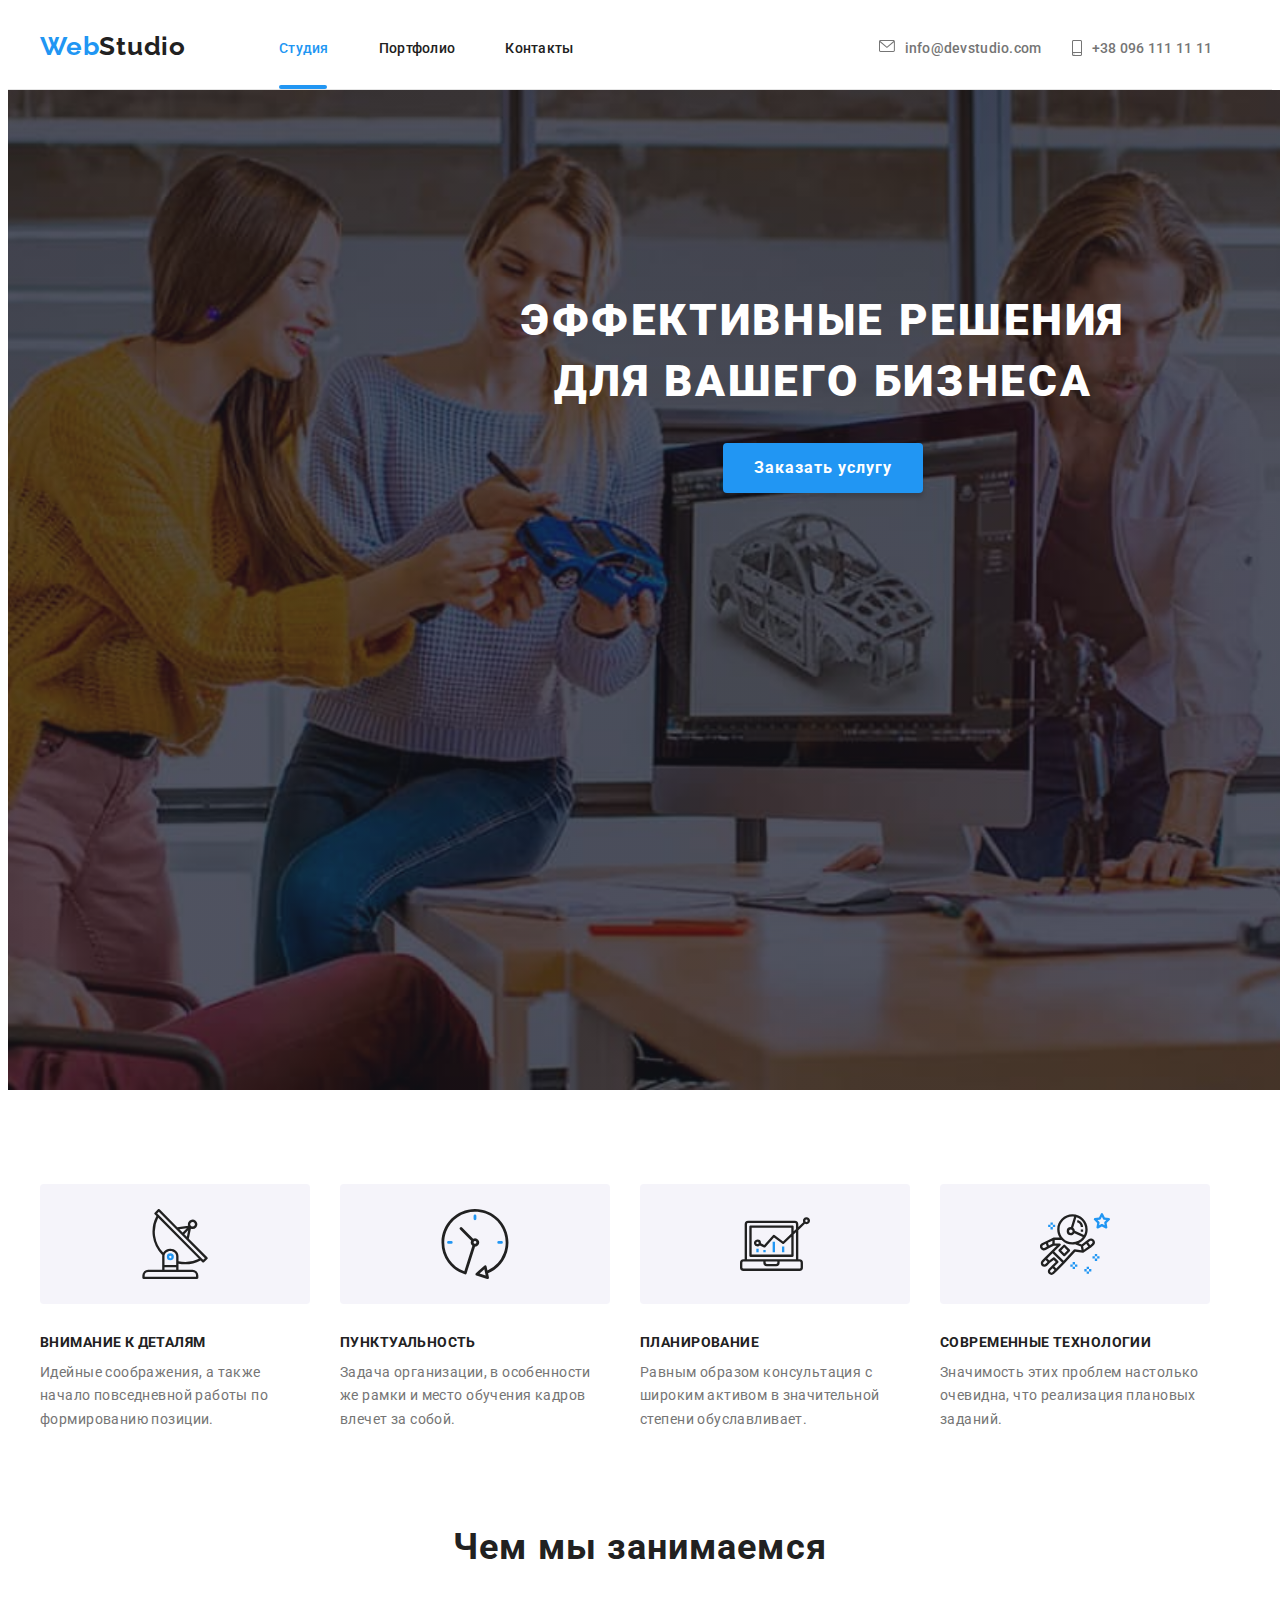
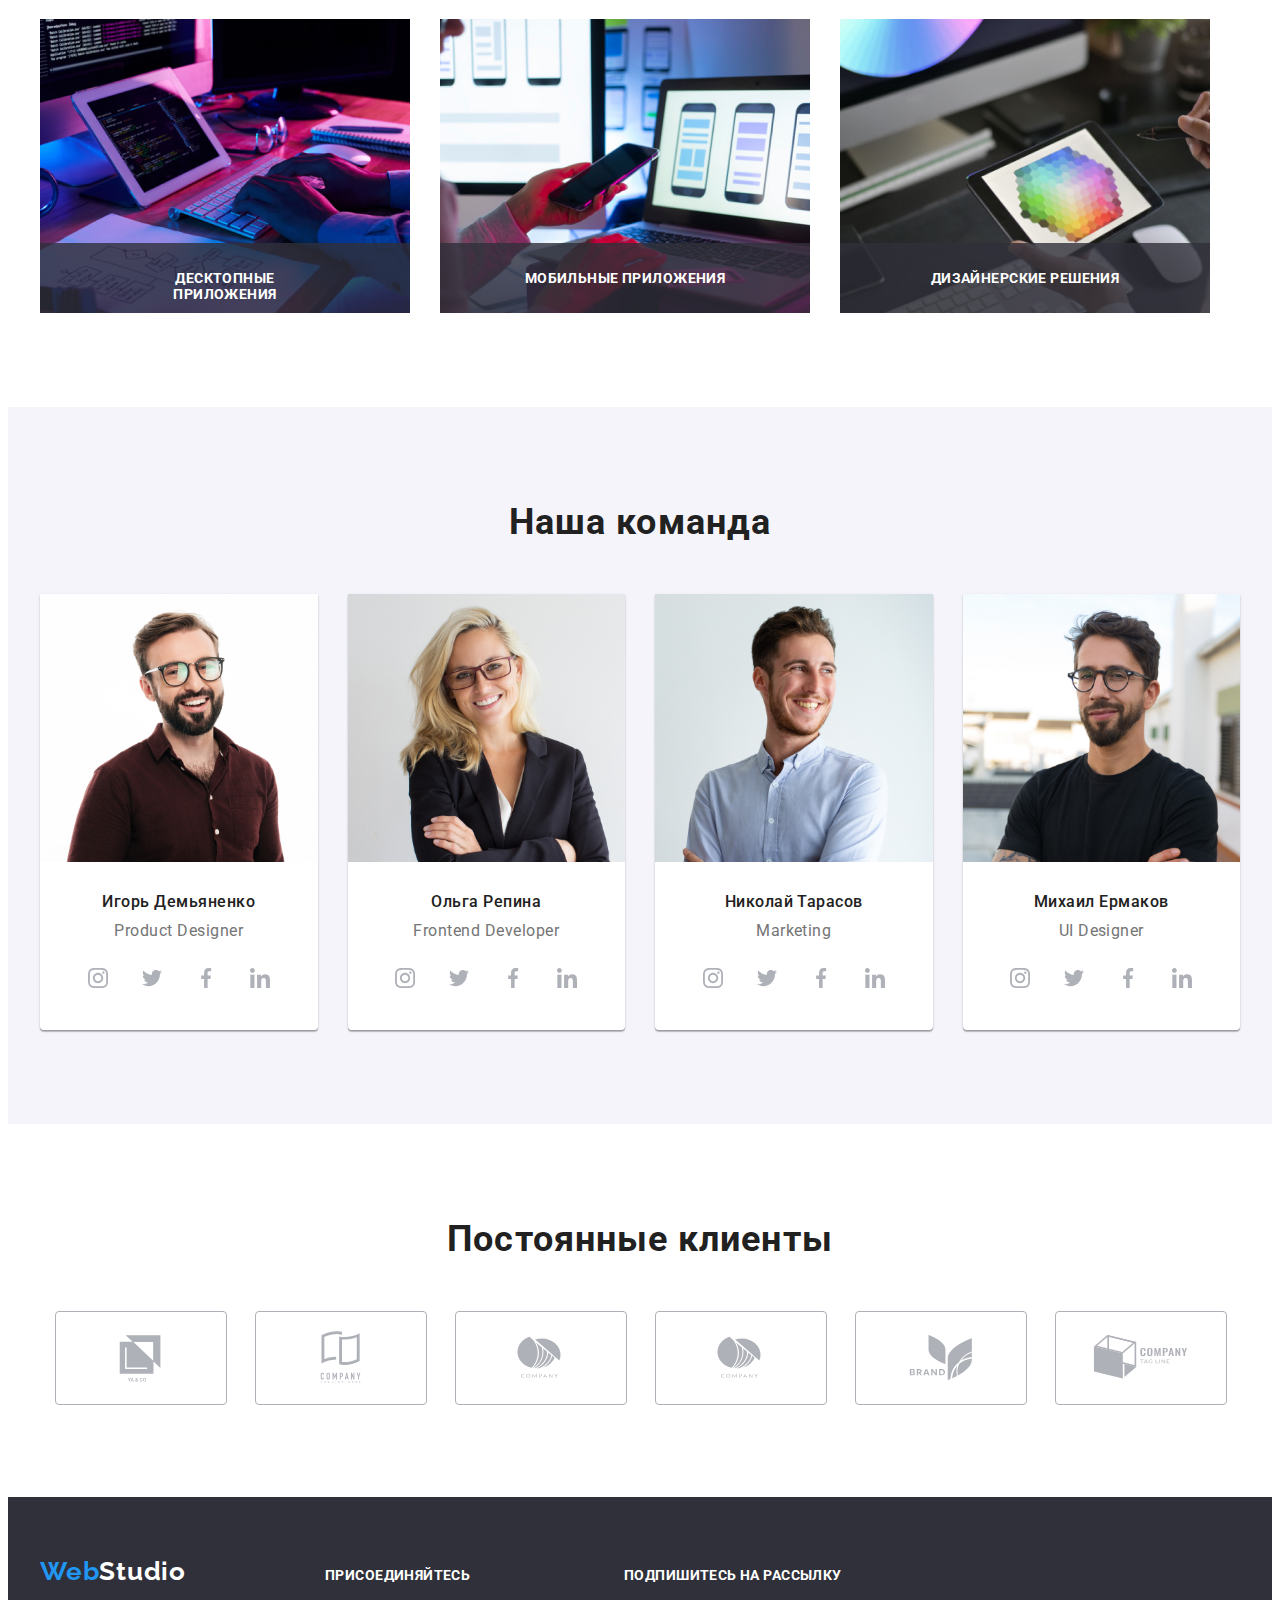
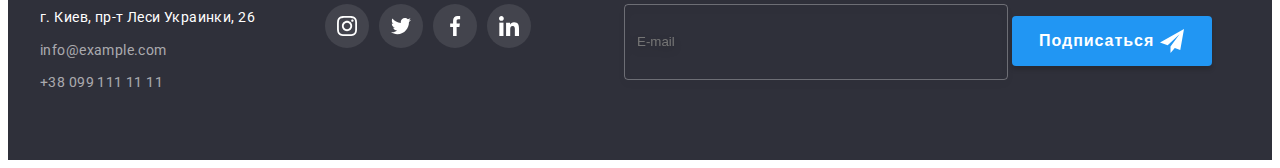
==== commit 65383606: "footer" ====
--- a/index.html
+++ b/index.html
@@ -323,8 +323,10 @@
         </section>
     </main>
     <footer class="footer footer-section-padding" id="contacts">
-        <div class="container  footer-conteiner">
+        <div class="container  footer-conteiner">     
+            <div class="dabl">
             <div class="address-container">
+                
                 <a class="logo link footer-logo-padding " href="./index.html ">Web<span class="logo--white">Studio</span></a>
                 <address>   
                 <p class="address-text ">г. Киев, пр-т Леси Украинки, 26 </p>
@@ -367,6 +369,7 @@
                     </li>
                 </ul>
             </div>
+        </div>
             <div class="footer-form">
                 <p class="join">Подпишитесь на рассылку</p>
                 <form action="#">
--- a/css/main.min.css
+++ b/css/main.min.css
@@ -1 +1 @@
-:root{--main-text: #757575;--title-text: #212121;--accent: #2196f3;--main-bg: #ffffff;--hero-bg: #2f303a;--header-borderline: #e5e5e5;--secondary-bg: #f5f4fa;--partfolio-border: #eeeeee;--soc-link: #afb1b8;--soc-link-h: #ffffff;--footerbcg-soc-link: #43444d;--clients-border: #afb1b8;--gap: 30px;--item: 1}p,h1,h2,h3{margin:0;padding:0}ul,ol{margin:0;padding:0;list-style:none}img{display:block;max-width:100%;height:auto;width:100%}body{font-family:Roboto,sans-serif,Raleway;background-color:var(--main-bg);color:var(--main-text)}.visually-hidden{position:absolute;white-space:nowrap;width:1px;height:1px;overflow:hidden;border:0;padding:0;clip:rect(0 0 0 0);-webkit-clip-path:inset(50%);clip-path:inset(50%);margin:-1px}.accent-color{color:var(--accent)}.link{text-decoration:none;transition:color 250ms linear}.link:hover,.link:focus{color:var(--accent)}.flex-box{display:flex}.centered{text-align:center}.container{margin:auto;padding-left:15px;padding-right:15px;width:100%;overflow-x:hidden}@media screen and (min-width: 480px){.container{width:480px;overflow:visible}}@media screen and (min-width: 768px){.container{width:768px}}@media screen and (min-width: 1200px){.container{width:1200px}}.sections{padding:60px 0px}.section-title{margin:0;margin-bottom:30px;font-weight:bold;font-size:36px;line-height:1.2;text-align:center;letter-spacing:.03em;color:var(--title-text)}@media screen and (min-width: 1200px){.section-title{margin-bottom:50px}}.logo{font-family:Raleway;font-weight:bold;font-size:26px;line-height:1.1;letter-spacing:.03em;color:var(--accent)}@media screen and (min-width: 0px)and (max-width: 767px){.logo{padding:16px 0px}}@media screen and (min-width: 768px){.logo{margin-right:88px;padding:26px 0}}@media screen and (min-width: 1200px){.logo{margin-right:93px;padding-top:24px;padding-bottom:25px;text-align:center}}.logo--black{color:var(--title-text)}.logo--white{color:var(--main-bg)}.page-header{border-bottom:1px solid var(--header-borderline)}.navigation-block{display:none}@media screen and (min-width: 768px){.navigation-block{display:flex}}.navigation-menu{display:flex}.navigation-menu__list{display:flex;margin-right:60px;list-style:none;font-style:normal;font-weight:500;font-size:14px;line-height:1.2;letter-spacing:.02em;color:var(--title-text)}@media screen and (min-width: 1200px){.navigation-menu__list{margin-right:305px}}.navigation-menu__item+.navigation-menu__item{margin-left:50px}.navigation-menu__link{position:relative;display:block;padding-top:32px;padding-bottom:32px;color:var(--title-text)}.contacts-list{margin-bottom:0;margin-right:auto;margin-left:auto}@media screen and (min-width: 768px){.contacts-list{margin-top:21px}}@media screen and (min-width: 1200px){.contacts-list{display:flex;margin:0}}.contacts-list__item{list-style:none;font-style:normal;font-weight:500;font-size:14px;line-height:1.2;letter-spacing:.02em}@media screen and (min-width: 768px)and (max-width: 1199px){.contacts-list__item:not(:last-child){margin-bottom:10px}}@media screen and (min-width: 1200px){.contacts-list__item:not(:last-child){margin-right:30px;display:flex;justify-content:center;align-items:center}}.contacts-list__link{display:flex;margin-right:0px;padding-top:32px;padding-bottom:32px;color:var(--main-text)}@media screen and (min-width: 768px)and (max-width: 1199px){.contacts-list__link{padding-top:0px;padding-bottom:0px}}.contacts-list__icon-mail{width:16px;height:12px;fill:currentColor;order:-1;margin-right:10px}.contacts-list__icon-phone{width:10px;height:16px;fill:currentColor;order:-1;margin-right:10px}.bottom-line::after{display:block;content:"";height:4px;width:48px;background-color:var(--accent);border-radius:2px;position:absolute;bottom:0px;left:0px}.navigation-menu__bottom-line--long::after{display:block;content:"";height:4px;width:48px;background-color:var(--accent);border-radius:2px;position:absolute;bottom:0px;left:0px}.navigation-menu__bottom-line--longer::after{display:block;content:"";height:4px;width:78px;background-color:var(--accent);border-radius:2px;position:absolute;bottom:0px;left:0px}.hero{text-align:center}@media screen and (max-width: 767px){.hero{padding:118px 60px}}@media screen and (min-width: 768px){.hero{padding-top:118px;padding-bottom:118px}}@media screen and (min-width: 1200px){.hero{padding-top:200px;padding-bottom:200px}}.hero-container{margin:auto;padding-left:15px;padding-right:15px}@media screen and (min-width: 1200px){.hero-container{min-width:1600px}}.hero-bcg{margin-right:auto;margin-left:auto;background-image:linear-gradient(rgba(25, 28, 38, 0.5), rgba(25, 28, 38, 0.5)),url(../images/hero-bcg/hero.jpg);background-position:center;background-size:contain;background-repeat:no-repeat}@media screen and (min-width: 0px){.hero-bcg{background-size:cover}}@media screen and (min-width: 1200px){.hero-bcg{min-width:1600px;min-height:600px}}.hero_title{margin-right:auto;margin-left:auto;margin-bottom:30px;font-weight:900;letter-spacing:.06em;text-transform:uppercase;color:var(--main-bg)}@media screen and (min-width: 0px)and (max-width: 1199px){.hero_title{font-size:26px;line-height:calc(42 / 26);max-width:360px}}@media screen and (min-width: 1200px){.hero_title{font-size:44px;line-height:1.4;max-width:700px}}.button{min-width:200px;min-height:50px;border:none;box-shadow:0px 4px 4px rgba(0,0,0,.15);border-radius:4px}.hero__button{min-width:200px;min-height:50px;border:none;box-shadow:0px 4px 4px rgba(0,0,0,.15);border-radius:4px;background-color:var(--accent);color:var(--main-bg)}.hero__button--with-text{font-family:Roboto;font-style:normal;font-weight:bold;font-size:16px;line-height:1.9;letter-spacing:.06em;color:var(--main-bg)}.footer-button-submit{position:relative;width:200px;height:50px;border:none;background:#2196f3;box-shadow:0px 4px 4px rgba(0,0,0,.15);border-radius:4px;cursor:pointer}@media screen and (min-width: 0px)and (max-width: 767px){.footer-button-submit{left:50%;transform:translate(-50%)}}.footer-button-text{margin-top:10px;margin-bottom:10px;margin-left:21px;margin-right:62px;font-style:normal;font-weight:bold;font-size:16px;line-height:calc(30 / 16);letter-spacing:.06em;color:#fff}.send-icon{position:absolute;top:50%;right:28px;transform:translateY(-50%);width:24px;height:24px;fill:#fff}.partfolio-buttons{padding-top:6px;padding-bottom:6px;padding-left:22px;padding-right:22px;font-weight:500;font-size:16px;line-height:1.6;text-align:center;cursor:pointer;background-color:var(--secondary-bg);border:transparent;border-radius:4px;transition:color 250ms linear,background-color 250ms linear}.partfolio-buttons:focus,.partfolio-buttons:hover{color:var(--main-bg);background-color:var(--accent);box-shadow:0px 3px 1px rgba(0,0,0,.1),0px 1px 2px rgba(0,0,0,.08),0px 2px 2px rgba(0,0,0,.12)}.form-submit-button{width:200px;height:50px;cursor:pointer;background:#2196f3;border:none;box-shadow:0px 4px 4px rgba(0,0,0,.15);border-radius:4px;margin-left:auto;margin-right:auto;display:flex;align-items:center;justify-content:center;outline:none}.form-button-text{font-style:normal;font-weight:bold;font-size:16px;line-height:calc(30 / 16);letter-spacing:.06em;color:#fff}.section-advantages{padding:60px 0px}.advantage-list__item{min-width:320px}.advantage-list__item:not(:last-child){margin-bottom:30px}.advantage-list__title{text-align:center;font-style:normal;font-weight:bold;font-size:14px;line-height:1.2;letter-spacing:.03em;text-transform:uppercase;color:var(--title-text);margin-bottom:10px}.advantage-list__text{font-style:normal;font-weight:normal;font-size:14px;line-height:1.7;letter-spacing:.03em;color:var(--main-text)}.advantage-list__item::before{display:block;content:"";height:120px;width:100%;margin-bottom:20px;background:#f5f4fa;border-radius:4px;background-repeat:no-repeat;background-position:center;background-size:auto}@media screen and (min-width: 480px){.advantage-list__item::before{margin-bottom:30px;width:450px}}.advantage-list__antenna::before{background-image:url(../images/advantage-svg/antenna.svg)}.advantage-list__clock::before{background-image:url(../images/advantage-svg/clock.svg)}.advantage-list__diagram::before{background-image:url(../images/advantage-svg/diagram.svg)}.advantage-list__astronaut::before{background-image:url(../images/advantage-svg/astronaut.svg)}.section-about-us{padding-top:47px;padding-bottom:94px}@media screen and (max-width: 1199px){.section-about-us{display:none}}@media screen and (min-width: 1200px){.section-about-us{display:block}}.card-set{display:flex}.card-set__item+.card-set__item{margin-left:30px}.card-set__img{position:relative}.card-set__text-wrap{position:absolute;bottom:0px;right:0px;width:370px;height:70px;background:rgba(47,48,58,.8)}.card-set__text{position:absolute;bottom:50%;right:50%;transform:translate(50%, 50%);width:205px;height:16px;font-weight:bold;font-size:14px;line-height:16px;text-align:center;letter-spacing:.03em;text-transform:uppercase;color:#fff}.our-team-list{text-align:center}.team-title{margin-bottom:10px;font-style:normal;font-weight:500;font-size:16px;line-height:1.2;letter-spacing:.03em;color:var(--title-text)}.our-team-cards{border-radius:0px 0px 4px 4px;box-shadow:0px 1px 3px rgba(0,0,0,.12),0px 1px 1px rgba(0,0,0,.14),0px 2px 1px rgba(0,0,0,.2);background-color:var(--main-bg)}.our-team-cards:not(:last-child){margin-bottom:30px}.our-team-cards-text{padding-top:30px;padding-bottom:37px}.team-profession{margin-bottom:16px;font-style:normal;font-weight:normal;font-size:16px;line-height:1.2;letter-spacing:.03em;color:var(--main-text)}.section-bcg{background-color:var(--secondary-bg)}.social-links{display:flex;justify-content:center;align-items:center}.social-links-items{width:44px;height:44px}.social-links-items+.social-links-items{margin-left:10px}.social-link{width:100%;height:100%;border-radius:50%;display:flex;align-items:center;justify-content:center;color:var(--soc-link);transition:background-color 250ms linear,color 250ms linear}.link-icon{width:20px;height:20px;fill:currentColor}.social-link:hover,.social-link:focus{background-color:var(--accent);color:var(--soc-link-h)}.footer-social-container{align-content:center}@media screen and (min-width: 0px)and (max-width: 767px){.footer-social-container{margin-bottom:60px}}.footer-social-list{display:flex;justify-content:center;align-items:center}.social-links-items-footer{width:44px;height:44px}.social-links-items-footer+.social-links-items-footer{margin-left:10px}.social-link-footer{width:100%;height:100%;border-radius:50%;display:flex;justify-content:center;align-items:center;color:var(--main-bg);background-color:var(--footerbcg-soc-link);transition:background-color 250ms linear}.link-icon-footer{width:20px;height:20px;fill:currentColor}.social-link-footer:hover,.social-link-footer:focus{background-color:var(--accent)}.clients-list{margin-left:-28px;margin-bottom:-30px}.clients-list-item{display:inline-block;width:calc(100% / 2 - 30px);margin-left:28px;margin-bottom:30px;height:92px}.clients-link{width:100%;height:100%;border:1px solid var(--clients-border);border-radius:4px;display:flex;justify-content:center;align-items:center;color:var(--clients-border);transition:color 250ms linear,background-color 250ms linear}.clients-svg{width:106px;height:60px;fill:currentColor}.clients-link:focus,.clients-link:hover{border-color:var(--accent);color:var(--accent);cursor:pointer}.footer{background-color:var(--hero-bg)}.footer-section-padding{padding-top:60px;padding-bottom:60px}.footer-conteiner{align-items:baseline;align-content:center}.footer-logo-padding{display:block}@media screen and (min-width: 0px)and (max-width: 767px){.address-container{text-align:center;margin-bottom:60px}}.join{margin-bottom:20px;font-style:normal;font-weight:bold;font-size:14px;line-height:1.1;letter-spacing:.03em;text-transform:uppercase;color:var(--main-bg)}@media screen and (min-width: 0px)and (max-width: 767px){.join{text-align:center;margin-bottom:20px}}.address-text{margin-bottom:9px;font-style:normal;font-weight:normal;font-size:14px;line-height:1.7;letter-spacing:.03em;color:var(--main-bg)}@media screen and (min-width: 0px)and (max-width: 767px){.address-text{text-align:center}}.address-link{display:inline-block;text-align:center;font-style:normal;font-weight:normal;font-size:14px;line-height:1.7;letter-spacing:.03em;color:rgba(255,255,255,.6)}.address-link:not(:last-child){margin-bottom:9px}.footer-form{align-content:center}.footer-form-input{height:50px;background-color:transparent;border:1px solid rgba(255,255,255,.3);filter:drop-shadow(0px 4px 4px rgba(0, 0, 0, 0.15));color:#fff;border-radius:4px;outline:none;padding:12px;transition:border-color 250ms linear}@media screen and (min-width: 0px)and (max-width: 767px){.footer-form-input{width:100%;margin-bottom:20px}}.footer-form-input:focus{border-color:var(--accent)}.form-padding{padding:40px}.modal-field{margin-bottom:10px}.modal-textarea{margin-bottom:20px}.Modal-chekbox{margin-bottom:30px}.form-title{display:block;margin-bottom:12px;font-style:normal;font-weight:bold;font-size:20px;line-height:calc(23 / 20);text-align:center;letter-spacing:.03em;color:#212121}.form-label{display:block;font-style:normal;font-weight:normal;font-size:12px;line-height:calc(14 / 12);letter-spacing:.01em}.label-text{display:block;width:80px;height:14px;font-style:normal;font-weight:normal;font-size:12px;line-height:calc(14 / 12);letter-spacing:.01em;margin-bottom:4px}.input-wrap{position:relative}.form-input{width:100%;height:40px;background-color:transparent;border:1px solid rgba(33,33,33,.2);border-radius:5px;padding-left:42px;padding-right:15px;outline:none;transition:border-color 250ms linear}.form-input:focus{border-color:var(--accent)}.form-input:focus+.form-icons{fill:var(--accent)}.form-textarea{width:100%;height:120px;padding:12px 16px;resize:none;background-color:transparent;border:1px solid rgba(33,33,33,.2);box-sizing:border-box;border-radius:4px;outline:none;transition:border-color 250ms linear}.form-textarea:focus{border-color:var(--accent)}.form-icons{position:absolute;width:18px;height:18px;left:15px;top:50%;transform:translateY(-50%);transition:fill 250ms linear}.check-text{font-style:normal;font-weight:normal;font-size:12px;line-height:14px;letter-spacing:.03em;display:flex;align-items:center;justify-content:center}@media screen and (max-width: 339px){.check-text{font-size:6px;line-height:10px}}@media screen and (min-width: 340px)and (max-width: 479px){.check-text{font-size:7px;line-height:10px}}.icon-check{width:11px;height:9px;fill:#fff}.check-text__svg{width:15px;height:15px;border:1px solid #000;border-radius:2px;margin-right:5px;display:flex;align-items:center;justify-content:center;transition:background-color 250ms linear,border 250ms linear}.check-link{padding-left:5px;color:var(--accent)}.form-check:checked+.check-text span{background-color:var(--accent);border:none}.portfolio-card-text{padding-top:20px;padding-bottom:20px;padding-left:24px;padding-right:24px}.portfolio-image-name{font-weight:bold;font-size:18px;line-height:2;color:var(--title-text)}.portfolio-image-text{font-style:normal;font-weight:normal;font-size:16px;line-height:1.9;letter-spacing:.03em;color:var(--main-text)}.buttons-list{margin-bottom:50px}@media screen and (min-width: 0px)and (max-width: 767px){.buttons-list{display:inline-block;margin-bottom:40px}}.list-item-buttons{display:inline-block}.list-item-buttons:not(:last-child){margin-right:8px;margin-bottom:15px}.portfolio-list-item{text-decoration:none;margin-bottom:30px;background:var(--main-bg);border:1px solid var(--partfolio-border)}.portfolio-list-item:hover .portfolio-image-text-up{box-shadow:0px 4px 4px rgba(0,0,0,.25);transform:translateY(0%)}.portfolio-link{text-decoration:none}.portfolio-img-wrap{position:relative;overflow:hidden}.portfolio-image-text-up{position:absolute;top:0;left:0;font-size:18px;line-height:1.7;letter-spacing:.03em;color:#fff;background-color:var(--accent);height:100%;padding:63px 24px;transform:translateY(100%);transition:transform 250ms linear}.backdrop{position:fixed;top:0px;left:0px;width:100%;height:100%;background:rgba(0,0,0,.2)}.is-hidden{visibility:hidden;opacity:0;pointer-events:none}.modal{position:absolute;top:50%;left:50%;transform:translate(-50%, -50%);width:90%;height:90%;box-shadow:0px 1px 3px rgba(0,0,0,.12),0px 1px 1px rgba(0,0,0,.14),0px 2px 1px rgba(0,0,0,.2);border-radius:4px;background-color:#fff}@media screen and (min-width: 480px){.modal{width:450px;height:609px}}.modal-close{position:absolute;background-color:transparent;top:8px;right:8px;width:30px;height:30px;border:1px solid rgba(0,0,0,.1);border-radius:50%;cursor:pointer;transition:fill 250ms linear,cursor 250ms linear}.modal-close:hover{fill:var(--accent);cursor:pointer}.icon-close{position:absolute;top:5px;right:5px;width:18px;height:18px}/*# sourceMappingURL=main.min.css.map */+:root{--main-text: #757575;--title-text: #212121;--accent: #2196f3;--main-bg: #ffffff;--hero-bg: #2f303a;--header-borderline: #e5e5e5;--secondary-bg: #f5f4fa;--partfolio-border: #eeeeee;--soc-link: #afb1b8;--soc-link-h: #ffffff;--footerbcg-soc-link: #43444d;--clients-border: #afb1b8;--gap: 30px;--item: 1}p,h1,h2,h3{margin:0;padding:0}ul,ol{margin:0;padding:0;list-style:none}img{display:block;max-width:100%;height:auto;width:100%}body{font-family:Roboto,sans-serif,Raleway;background-color:var(--main-bg);color:var(--main-text)}.visually-hidden{position:absolute;white-space:nowrap;width:1px;height:1px;overflow:hidden;border:0;padding:0;clip:rect(0 0 0 0);-webkit-clip-path:inset(50%);clip-path:inset(50%);margin:-1px}.accent-color{color:var(--accent)}.link{text-decoration:none;transition:color 250ms linear}.link:hover,.link:focus{color:var(--accent)}.flex-box{display:flex}.centered{text-align:center}.container{margin:auto;padding-left:15px;padding-right:15px;width:100%}@media screen and (min-width: 480px){.container{width:480px;overflow:visible}}@media screen and (min-width: 768px){.container{width:768px}}@media screen and (min-width: 1200px){.container{width:1200px}}.sections{padding:60px 0px}@media screen and (min-width: 1200px){.sections{padding:94px 0px}}.section-title{margin:0;margin-bottom:30px;font-weight:bold;font-size:36px;line-height:1.2;text-align:center;letter-spacing:.03em;color:var(--title-text)}@media screen and (min-width: 1200px){.section-title{margin-bottom:50px}}.logo{font-family:Raleway;font-weight:bold;font-size:26px;line-height:1.1;letter-spacing:.03em;color:var(--accent)}@media screen and (min-width: 0px)and (max-width: 767px){.logo{padding:16px 0px}}@media screen and (min-width: 768px){.logo{margin-right:88px;padding:26px 0}}@media screen and (min-width: 1200px){.logo{margin-right:93px;padding-top:24px;padding-bottom:25px;text-align:center}}.logo--black{color:var(--title-text)}.logo--white{color:var(--main-bg)}.page-header{border-bottom:1px solid var(--header-borderline)}.navigation-block{display:none}@media screen and (min-width: 768px){.navigation-block{display:flex}}.navigation-menu{display:flex}.navigation-menu__list{display:flex;margin-right:60px;list-style:none;font-style:normal;font-weight:500;font-size:14px;line-height:1.2;letter-spacing:.02em;color:var(--title-text)}@media screen and (min-width: 1200px){.navigation-menu__list{margin-right:305px}}.navigation-menu__item+.navigation-menu__item{margin-left:50px}.navigation-menu__link{position:relative;display:block;padding-top:32px;padding-bottom:32px;color:var(--title-text)}.contacts-list{margin-bottom:0;margin-right:auto;margin-left:auto}@media screen and (min-width: 768px){.contacts-list{margin-top:21px}}@media screen and (min-width: 1200px){.contacts-list{display:flex;margin:0}}.contacts-list__item{list-style:none;font-style:normal;font-weight:500;font-size:14px;line-height:1.2;letter-spacing:.02em}@media screen and (min-width: 768px)and (max-width: 1199px){.contacts-list__item:not(:last-child){margin-bottom:10px}}@media screen and (min-width: 1200px){.contacts-list__item:not(:last-child){margin-right:30px;display:flex;justify-content:center;align-items:center}}.contacts-list__link{display:flex;margin-right:0px;padding-top:32px;padding-bottom:32px;color:var(--main-text)}@media screen and (min-width: 768px)and (max-width: 1199px){.contacts-list__link{padding-top:0px;padding-bottom:0px}}.contacts-list__icon-mail{width:16px;height:12px;fill:currentColor;order:-1;margin-right:10px}.contacts-list__icon-phone{width:10px;height:16px;fill:currentColor;order:-1;margin-right:10px}.bottom-line::after{display:block;content:"";height:4px;width:48px;background-color:var(--accent);border-radius:2px;position:absolute;bottom:0px;left:0px}.navigation-menu__bottom-line--long::after{display:block;content:"";height:4px;width:48px;background-color:var(--accent);border-radius:2px;position:absolute;bottom:0px;left:0px}.navigation-menu__bottom-line--longer::after{display:block;content:"";height:4px;width:78px;background-color:var(--accent);border-radius:2px;position:absolute;bottom:0px;left:0px}.hero{text-align:center}@media screen and (max-width: 767px){.hero{padding:118px 60px}}@media screen and (min-width: 768px){.hero{padding-top:118px;padding-bottom:118px}}@media screen and (min-width: 1200px){.hero{padding-top:200px;padding-bottom:200px}}.hero-container{margin:auto;padding-left:15px;padding-right:15px}@media screen and (min-width: 1200px){.hero-container{min-width:1600px}}.hero-bcg{margin-right:auto;margin-left:auto;background-image:linear-gradient(rgba(25, 28, 38, 0.5), rgba(25, 28, 38, 0.5)),url(../images/hero-bcg/hero.jpg);background-position:center;background-size:contain;background-repeat:no-repeat}@media screen and (min-width: 0px){.hero-bcg{background-size:cover}}@media screen and (min-width: 1200px){.hero-bcg{min-width:1600px;min-height:600px}}.hero_title{margin-right:auto;margin-left:auto;margin-bottom:30px;font-weight:900;letter-spacing:.06em;text-transform:uppercase;color:var(--main-bg)}@media screen and (min-width: 0px)and (max-width: 1199px){.hero_title{font-size:26px;line-height:calc(42 / 26);max-width:360px}}@media screen and (min-width: 1200px){.hero_title{font-size:44px;line-height:1.4;max-width:700px}}.button{min-width:200px;min-height:50px;border:none;box-shadow:0px 4px 4px rgba(0,0,0,.15);border-radius:4px}.hero__button{min-width:200px;min-height:50px;border:none;box-shadow:0px 4px 4px rgba(0,0,0,.15);border-radius:4px;background-color:var(--accent);color:var(--main-bg)}.hero__button--with-text{font-family:Roboto;font-style:normal;font-weight:bold;font-size:16px;line-height:1.9;letter-spacing:.06em;color:var(--main-bg)}.footer-button-submit{position:relative;width:200px;height:50px;border:none;background:#2196f3;box-shadow:0px 4px 4px rgba(0,0,0,.15);border-radius:4px;cursor:pointer}@media screen and (min-width: 0px)and (max-width: 767px){.footer-button-submit{left:50%;transform:translate(-50%)}}.footer-button-text{margin-top:10px;margin-bottom:10px;margin-left:21px;margin-right:62px;font-style:normal;font-weight:bold;font-size:16px;line-height:calc(30 / 16);letter-spacing:.06em;color:#fff}.send-icon{position:absolute;top:50%;right:28px;transform:translateY(-50%);width:24px;height:24px;fill:#fff}.partfolio-buttons{padding-top:6px;padding-bottom:6px;padding-left:22px;padding-right:22px;font-weight:500;font-size:16px;line-height:1.6;text-align:center;cursor:pointer;background-color:var(--secondary-bg);border:transparent;border-radius:4px;transition:color 250ms linear,background-color 250ms linear}.partfolio-buttons:focus,.partfolio-buttons:hover{color:var(--main-bg);background-color:var(--accent);box-shadow:0px 3px 1px rgba(0,0,0,.1),0px 1px 2px rgba(0,0,0,.08),0px 2px 2px rgba(0,0,0,.12)}.form-submit-button{width:200px;height:50px;cursor:pointer;background:#2196f3;border:none;box-shadow:0px 4px 4px rgba(0,0,0,.15);border-radius:4px;margin-left:auto;margin-right:auto;display:flex;align-items:center;justify-content:center;outline:none}.form-button-text{font-style:normal;font-weight:bold;font-size:16px;line-height:calc(30 / 16);letter-spacing:.06em;color:#fff}.section-advantages{padding:60px 0px}@media screen and (min-width: 1200px){.section-advantages{padding-top:94px;padding-bottom:47px}}@media screen and (min-width: 768px){.advantage-list{display:flex;flex-wrap:wrap}}@media screen and (min-width: 0px)and (max-width: 767px){.advantage-list__item:not(:last-child){margin-bottom:30px}}@media screen and (min-width: 768px)and (max-width: 1199px){.advantage-list__item{flex-basis:calc(100% / 2 - 30px)}.advantage-list__item:not(:nth-last-child(-n+2)){margin-bottom:30px}.advantage-list__item:not(:nth-child(odd)){margin-left:30px}}@media screen and (min-width: 1200px){.advantage-list__item{flex-basis:calc(100% / 4 - 30px)}.advantage-list__item:not(:last-child){margin-right:30px}}.advantage-list__title{font-style:normal;font-weight:bold;font-size:14px;line-height:1.2;letter-spacing:.03em;text-transform:uppercase;color:var(--title-text);margin-bottom:10px}@media screen and (min-width: 0px)and (max-width: 767px){.advantage-list__title{text-align:center}}.advantage-list__text{font-style:normal;font-weight:normal;font-size:14px;line-height:1.7;letter-spacing:.03em;color:var(--main-text)}.advantage-list__item::before{display:block;content:"";height:120px;width:100%;margin-bottom:20px;background:#f5f4fa;border-radius:4px;background-repeat:no-repeat;background-position:center;background-size:auto}@media screen and (min-width: 480px){.advantage-list__item::before{margin-bottom:30px;width:450px}}@media screen and (min-width: 768px){.advantage-list__item::before{width:354px}}@media screen and (min-width: 1200px){.advantage-list__item::before{width:270px}}.advantage-list__antenna::before{background-image:url(../images/advantage-svg/antenna.svg)}.advantage-list__clock::before{background-image:url(../images/advantage-svg/clock.svg)}.advantage-list__diagram::before{background-image:url(../images/advantage-svg/diagram.svg)}.advantage-list__astronaut::before{background-image:url(../images/advantage-svg/astronaut.svg)}.section-about-us{padding-top:47px;padding-bottom:94px}@media screen and (max-width: 1199px){.section-about-us{display:none}}@media screen and (min-width: 1200px){.section-about-us{display:block}}.card-set{display:flex}.card-set__item+.card-set__item{margin-left:30px}.card-set__img{position:relative}.card-set__text-wrap{position:absolute;bottom:0px;right:0px;width:370px;height:70px;background:rgba(47,48,58,.8)}.card-set__text{position:absolute;bottom:50%;right:50%;transform:translate(50%, 50%);width:205px;height:16px;font-weight:bold;font-size:14px;line-height:16px;text-align:center;letter-spacing:.03em;text-transform:uppercase;color:#fff}.our-team-list{text-align:center}@media screen and (min-width: 768px)and (max-width: 1199px){.our-team-list{display:flex;flex-wrap:wrap;justify-content:center}}@media screen and (min-width: 1200px){.our-team-list{display:flex}}.our-team-cards{border-radius:0px 0px 4px 4px;box-shadow:0px 1px 3px rgba(0,0,0,.12),0px 1px 1px rgba(0,0,0,.14),0px 2px 1px rgba(0,0,0,.2);background-color:var(--main-bg)}@media screen and (min-width: 0px)and (max-width: 767px){.our-team-cards:not(:last-child){margin-bottom:30px}}@media screen and (min-width: 768px)and (max-width: 1199px){.our-team-cards{width:calc(100% / 2 - 30px)}.our-team-cards:not(:nth-child(even)){margin-right:30px}.our-team-cards:not(:nth-last-child(-n+2)){margin-bottom:30px}}@media screen and (min-width: 1200px){.our-team-cards:not(:last-child){margin-right:30px}}.team-title{margin-bottom:10px;font-style:normal;font-weight:500;font-size:16px;line-height:1.2;letter-spacing:.03em;color:var(--title-text)}.our-team-cards-text{padding-top:30px;padding-bottom:24px}@media screen and (min-width: 1200px){.our-team-cards-text{padding-top:30px;padding-bottom:30px}}.team-profession{margin-bottom:16px;font-style:normal;font-weight:normal;font-size:16px;line-height:1.2;letter-spacing:.03em;color:var(--main-text)}.section-bcg{background-color:var(--secondary-bg)}.social-links{display:flex;justify-content:center;align-items:center}.social-links-items{width:44px;height:44px}.social-links-items+.social-links-items{margin-left:10px}.social-link{width:100%;height:100%;border-radius:50%;display:flex;align-items:center;justify-content:center;color:var(--soc-link);transition:background-color 250ms linear,color 250ms linear}.link-icon{width:20px;height:20px;fill:currentColor}.social-link:hover,.social-link:focus{background-color:var(--accent);color:var(--soc-link-h)}@media screen and (min-width: 1200px){.footer-social-list{display:flex;align-content:center}}.footer-social-container{align-content:center}@media screen and (min-width: 0px)and (max-width: 767px){.footer-social-container{margin-bottom:60px}}@media screen and (min-width: 768px){.footer-social-container{margin-left:165px}}@media screen and (min-width: 1200px){.footer-social-container{margin-left:70px}}.footer-social-list{display:flex;justify-content:center;align-items:center}.social-links-items-footer{width:44px;height:44px}.social-links-items-footer+.social-links-items-footer{margin-left:10px}.social-link-footer{width:100%;height:100%;border-radius:50%;display:flex;justify-content:center;align-items:center;color:var(--main-bg);background-color:var(--footerbcg-soc-link);transition:background-color 250ms linear}.link-icon-footer{width:20px;height:20px;fill:currentColor}.social-link-footer:hover,.social-link-footer:focus{background-color:var(--accent)}.clients-list{display:flex;flex-wrap:wrap;justify-content:center}@media screen and (min-width: 768px){.clients-list{align-items:center}}.clients-list-item{height:92px}@media screen and (max-width: 767px){.clients-list-item{display:inline-block;width:calc(100% / 2 - 30px)}.clients-list-item:not(:nth-child(odd)){margin-left:30px}.clients-list-item:not(:nth-last-child(-n+2)){margin-bottom:30px}}@media screen and (min-width: 768px)and (max-width: 1199px){.clients-list-item{flex-basis:calc(100% / 3 - 30px)}.clients-list-item:not(:nth-child(3n+1)){margin-left:30px}.clients-list-item:not(:nth-last-child(-n+3)){margin-bottom:30px}}@media screen and (min-width: 1200px){.clients-list-item{width:170px}.clients-list-item:not(:last-child){margin-right:30px}}.clients-link{width:100%;height:100%;border:1px solid var(--clients-border);border-radius:4px;display:flex;justify-content:center;align-items:center;color:var(--clients-border);transition:color 250ms linear,background-color 250ms linear}.clients-svg{width:106px;height:60px;fill:currentColor}.clients-link:focus,.clients-link:hover{border-color:var(--accent);color:var(--accent);cursor:pointer}.footer{background-color:var(--hero-bg)}.footer-section-padding{padding-top:60px;padding-bottom:60px}@media screen and (min-width: 768px)and (max-width: 1199px){.dabl{display:flex;align-items:baseline;align-content:center;text-align:center;margin-bottom:60px}}@media screen and (min-width: 1200px){.dabl{display:flex;align-items:baseline;align-content:center}}@media screen and (min-width: 1200px){.footer-conteiner{display:flex;align-items:baseline;align-content:center}}.footer-logo-padding{display:block}@media screen and (min-width: 768px){.footer-logo-padding{text-align:center;margin-right:0px}}@media screen and (min-width: 1200px){.footer-logo-padding{text-align:start;padding:0;margin-bottom:20px}}@media screen and (min-width: 0px)and (max-width: 767px){.address-container{text-align:center;margin-bottom:60px}}@media screen and (min-width: 768px){.address-container{margin-left:70px}}@media screen and (min-width: 1200px){.address-container{margin:0px}}.join{margin-bottom:20px;font-style:normal;font-weight:bold;font-size:14px;line-height:1.1;letter-spacing:.03em;text-transform:uppercase;color:var(--main-bg)}@media screen and (min-width: 0px)and (max-width: 767px){.join{text-align:center;margin-bottom:20px}}.address-text{margin-bottom:9px;font-style:normal;font-weight:normal;font-size:14px;line-height:1.7;letter-spacing:.03em;color:var(--main-bg)}@media screen and (min-width: 0px)and (max-width: 767px){.address-text{text-align:center}}.address-link{display:inline-block;text-align:center;font-style:normal;font-weight:normal;font-size:14px;line-height:1.7;letter-spacing:.03em;color:rgba(255,255,255,.6)}.address-link:not(:last-child){margin-bottom:9px}.footer-form{align-content:center}@media screen and (min-width: 768px){.footer-form{text-align:center}}@media screen and (min-width: 1200px){.footer-form{margin-left:93px;text-align:start}}.footer-form-input{display:block;height:50px;background-color:transparent;border:1px solid rgba(255,255,255,.3);filter:drop-shadow(0px 4px 4px rgba(0, 0, 0, 0.15));color:#fff;border-radius:4px;outline:none;padding:12px;transition:border-color 250ms linear}@media screen and (min-width: 0px)and (max-width: 767px){.footer-form-input{width:100%;margin-bottom:20px}}@media screen and (min-width: 768px){.footer-form-input{width:450px;margin-bottom:20px;margin-left:auto;margin-right:auto}}@media screen and (min-width: 1200px){.footer-form-input{width:358px;display:inline-block}}.footer-form-input:focus{border-color:var(--accent)}.form-padding{padding:40px}.modal-field{margin-bottom:10px}.modal-textarea{margin-bottom:20px}.Modal-chekbox{margin-bottom:30px}.form-title{display:block;margin-bottom:12px;font-style:normal;font-weight:bold;font-size:20px;line-height:calc(23 / 20);text-align:center;letter-spacing:.03em;color:#212121}.form-label{display:block;font-style:normal;font-weight:normal;font-size:12px;line-height:calc(14 / 12);letter-spacing:.01em}.label-text{display:block;width:80px;height:14px;font-style:normal;font-weight:normal;font-size:12px;line-height:calc(14 / 12);letter-spacing:.01em;margin-bottom:4px}.input-wrap{position:relative}.form-input{width:100%;height:40px;background-color:transparent;border:1px solid rgba(33,33,33,.2);border-radius:5px;padding-left:42px;padding-right:15px;outline:none;transition:border-color 250ms linear}.form-input:focus{border-color:var(--accent)}.form-input:focus+.form-icons{fill:var(--accent)}.form-textarea{width:100%;height:120px;padding:12px 16px;resize:none;background-color:transparent;border:1px solid rgba(33,33,33,.2);box-sizing:border-box;border-radius:4px;outline:none;transition:border-color 250ms linear}.form-textarea:focus{border-color:var(--accent)}.form-icons{position:absolute;width:18px;height:18px;left:15px;top:50%;transform:translateY(-50%);transition:fill 250ms linear}.check-text{font-style:normal;font-weight:normal;font-size:12px;line-height:14px;letter-spacing:.03em;display:flex;align-items:center;justify-content:center}@media screen and (max-width: 339px){.check-text{font-size:6px;line-height:10px}}@media screen and (min-width: 340px)and (max-width: 479px){.check-text{font-size:7px;line-height:10px}}.icon-check{width:11px;height:9px;fill:#fff}.check-text__svg{width:15px;height:15px;border:1px solid #000;border-radius:2px;margin-right:5px;display:flex;align-items:center;justify-content:center;transition:background-color 250ms linear,border 250ms linear}.check-link{padding-left:5px;color:var(--accent)}.form-check:checked+.check-text span{background-color:var(--accent);border:none}.portfolio-card-text{padding-top:20px;padding-bottom:20px;padding-left:24px;padding-right:24px}.portfolio-image-name{font-weight:bold;font-size:18px;line-height:2;color:var(--title-text)}.portfolio-image-text{font-style:normal;font-weight:normal;font-size:16px;line-height:1.9;letter-spacing:.03em;color:var(--main-text)}.buttons-list{margin-bottom:50px}@media screen and (min-width: 0px)and (max-width: 767px){.buttons-list{display:inline-block;margin-bottom:40px}}.list-item-buttons{display:inline-block}.list-item-buttons:not(:last-child){margin-right:8px;margin-bottom:15px}.portfolio-list-item{text-decoration:none;margin-bottom:30px;background:var(--main-bg);border:1px solid var(--partfolio-border)}.portfolio-list-item:hover .portfolio-image-text-up{box-shadow:0px 4px 4px rgba(0,0,0,.25);transform:translateY(0%)}.portfolio-link{text-decoration:none}.portfolio-img-wrap{position:relative;overflow:hidden}.portfolio-image-text-up{position:absolute;top:0;left:0;font-size:18px;line-height:1.7;letter-spacing:.03em;color:#fff;background-color:var(--accent);height:100%;padding:63px 24px;transform:translateY(100%);transition:transform 250ms linear}.backdrop{position:fixed;top:0px;left:0px;width:100%;height:100%;background:rgba(0,0,0,.2)}.is-hidden{visibility:hidden;opacity:0;pointer-events:none}.modal{position:absolute;top:50%;left:50%;transform:translate(-50%, -50%);width:90%;height:90%;box-shadow:0px 1px 3px rgba(0,0,0,.12),0px 1px 1px rgba(0,0,0,.14),0px 2px 1px rgba(0,0,0,.2);border-radius:4px;background-color:#fff}@media screen and (min-width: 480px){.modal{width:450px;height:609px}}.modal-close{position:absolute;background-color:transparent;top:8px;right:8px;width:30px;height:30px;border:1px solid rgba(0,0,0,.1);border-radius:50%;cursor:pointer;transition:fill 250ms linear,cursor 250ms linear}.modal-close:hover{fill:var(--accent);cursor:pointer}.icon-close{position:absolute;top:5px;right:5px;width:18px;height:18px}/*# sourceMappingURL=main.min.css.map */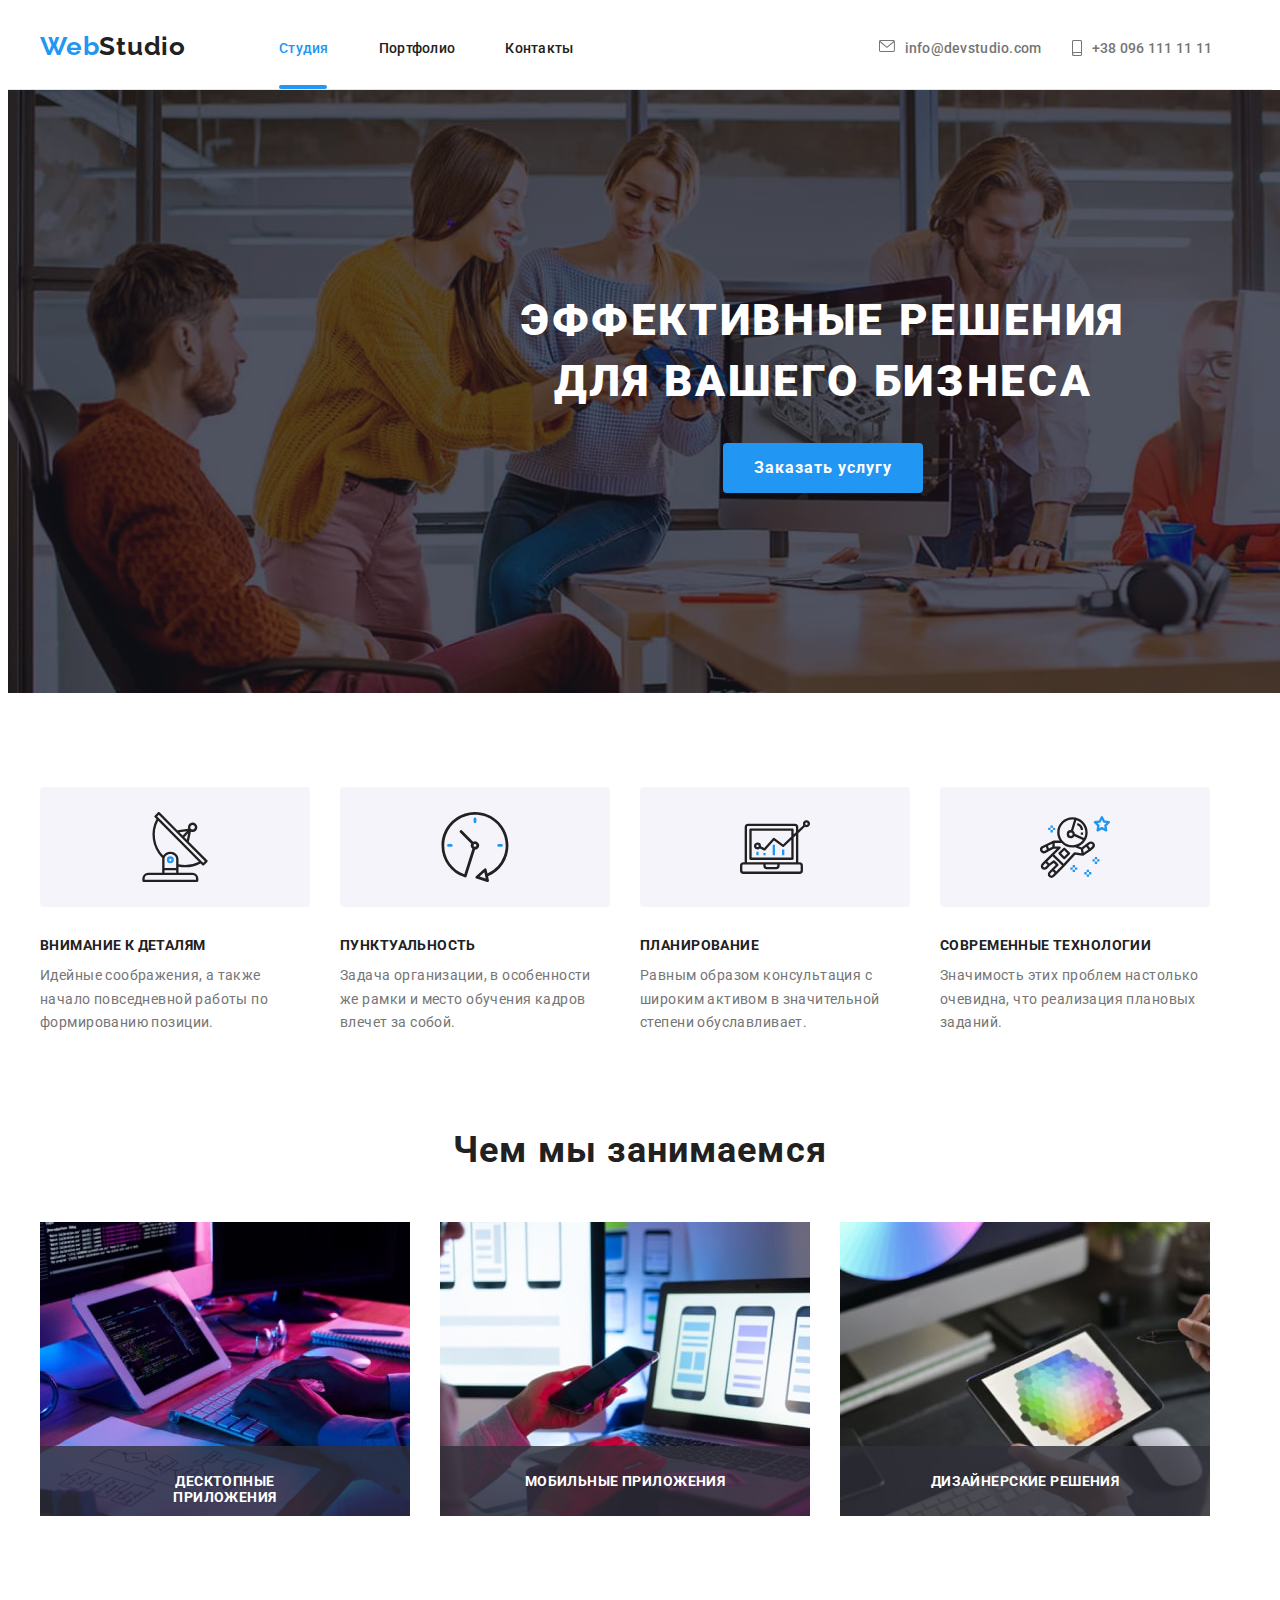
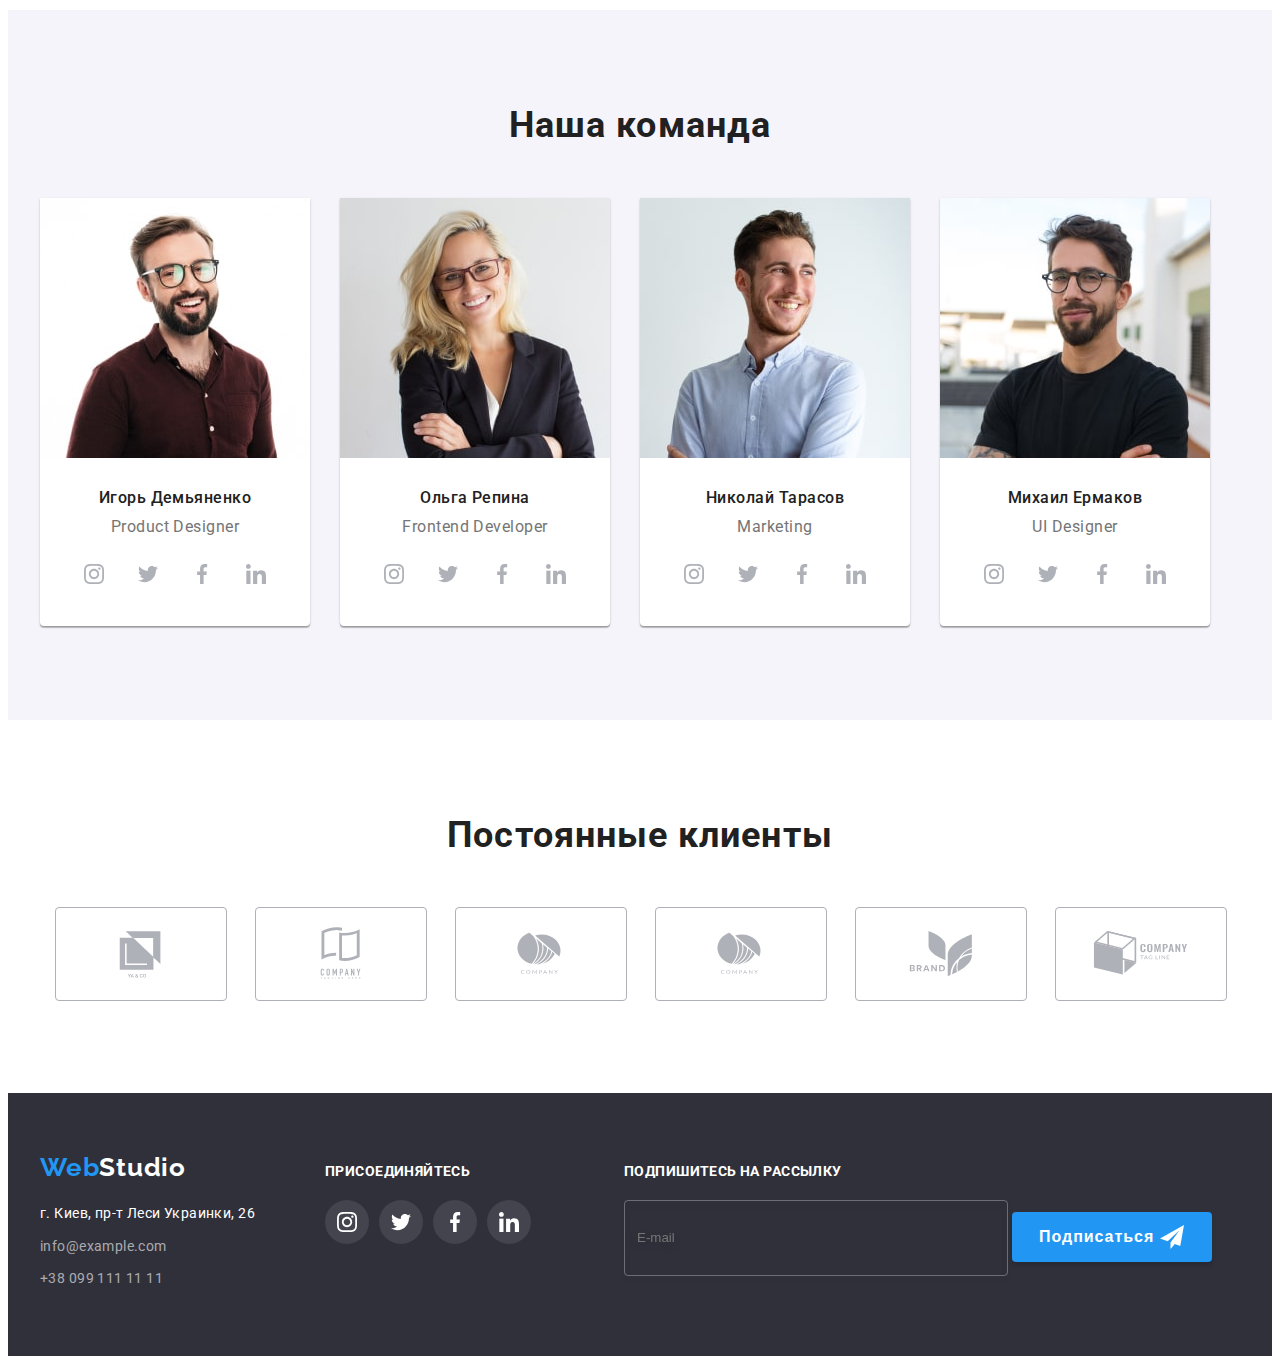
==== commit c5731ceb: "images" ====
--- a/index.html
+++ b/index.html
@@ -91,7 +91,16 @@
                 <ul class="about-us-list card-set">
                     <li class="about-us-list__item card-set__item">
                         <div class="about-us-list__img card-set__img">
-                            <img src="./images/studio/what-are-we-doing/box1.jpg " alt="Человек печатает код " width="370 ">
+                            <picture>
+                                <source
+                                srcset="
+                                ./images/studio/what-are-we-doing/img-desktop-1x 1.jpg 1x,
+                                ./images/studio/what-are-we-doing/img-desktop-2x 1.jpg 2x
+                                "
+                                media="(min-width: 1200px)"
+                                >
+                                <img src="./images/studio/what-are-we-doing/img-desktop-1x 1.jpg" alt="Человек печатает код " width="370 ">
+                            </picture>
                             <div class="about-us-list__text-wrap card-set__text-wrap">
                                 <p class="about-us-list__text card-set__text">Десктопные приложения</p>
                             </div>
@@ -99,7 +108,16 @@
                     </li>
                     <li class="about-us-list__item card-set__item">
                         <div class="about-us-list__img card-set__img">
-                            <img src="./images/studio/what-are-we-doing/box2.jpg " alt="Человек печатает код " width="370 ">
+                            <picture>
+                                <source
+                                srcset="
+                                ./images/studio/what-are-we-doing/img-desktop-1x 2.jpg 1x,
+                                ./images/studio/what-are-we-doing/img-desktop-2x 2.jpg 2x
+                                "
+                                media="(min-width: 1200px)"
+                                >
+                                <img src="./images/studio/what-are-we-doing/img-desktop-1x 2.jpg " alt="Человек печатает код " width="370 ">
+                            </picture>
                             <div class="about-us-list__text-wrap card-set__text-wrap">
                                 <p class="about-us-list__text card-set__text">Мобильные приложения</p>
                             </div>
@@ -107,7 +125,16 @@
                     </li>
                     <li class="about-us-list__item card-set__item">
                         <div class="about-us-list__img card-set__img">
-                            <img src="./images/studio/what-are-we-doing/box3.jpg " alt="Человек печатает код " width="370 ">
+                            <picture>
+                                <source
+                                srcset="
+                                ./images/studio/what-are-we-doing/img-desktop-1x 3.jpg 1x,
+                                ./images/studio/what-are-we-doing/img-desktop-2x 3.jpg 2x
+                                "
+                                media="(min-width: 1200px)"
+                                >
+                                <img src="./images/studio/what-are-we-doing/img-desktop-1x 3.jpg " alt="Человек печатает код " width="370 ">
+                            </picture>
                             <div class="about-us-list__text-wrap card-set__text-wrap">
                                 <p class="about-us-list__text card-set__text">Дизайнерские решения</p>
                             </div>
@@ -122,7 +149,30 @@
                 <h2 class="section-title ">Наша команда</h2>
                 <ul class="our-team-list ">
                     <li class="our-team-cards">
-                        <img src="./images/studio/our-team/photocard1.jpg " alt="Фото сотрудника " width="270 ">
+                        <picture>
+                            <source
+                            srcset="
+                            ./images/studio/our-team/desk/img1-desktop-1x.jpg 1x,
+                            ./images/studio/our-team/desk/img1-desktop-2x.jpg 2x
+                            "
+                            media="(min-width: 1200px)"
+                            >
+                            <source
+                            srcset="
+                            ./images/studio/our-team/tabl/img1-tablet-1x.jpg 1x,
+                            ./images/studio/our-team/tabl/img1-tablet-2x.jpg 2x
+                            "
+                            media="(min-width: 768px)"
+                            >
+                            <source
+                            srcset="
+                            ./images/studio/our-team/mob/img1-mob-1x.jpg 1x,
+                            ./images/studio/our-team/mob/img1-mob-2x.jpg 2x
+                            "
+                            media="(min-width: 0px)"
+                            >
+                            <img src="./images/studio/our-team/mob/img1-mob-1x.jpg " alt="Фото сотрудника">
+                        </picture>
                         <div class="our-team-cards-text">
                             <h3 class="team-title ">Игорь Демьяненко</h3>
                             <p class="team-profession ">Product Designer</p>
@@ -159,7 +209,30 @@
                         </div>
                     </li>
                     <li class="our-team-cards">
-                        <img src="./images/studio/our-team/photocard2.jpg " alt="Фото сотрудника " width="270 ">
+                        <picture>
+                            <source
+                            srcset="
+                            ./images/studio/our-team/desk/img2-desktop-1x.jpg 1x,
+                            ./images/studio/our-team/desk/img2-desktop-2x.jpg 2x
+                            "
+                            media="(min-width: 1200px)"
+                            >
+                            <source
+                            srcset="
+                            ./images/studio/our-team/tabl/img2-tablet-1x.jpg 1x,
+                            ./images/studio/our-team/tabl/img2-tablet-2x.jpg 2x
+                            "
+                            media="(min-width: 768px)"
+                            >
+                            <source
+                            srcset="
+                            ./images/studio/our-team/mob/img2-mob-1x.jpg 1x,
+                            ./images/studio/our-team/mob/img2-mob-2x.jpg 2x
+                            "
+                            media="(min-width: 0px)"
+                            >
+                            <img src="./images/studio/our-team/mob/img2-mob-1x.jpg " alt="Фото сотрудника">
+                        </picture>
                         <div class="our-team-cards-text">
                             <h3 class="team-title ">Ольга Репина</h3>
                             <p class="team-profession ">Frontend Developer</p>
@@ -196,7 +269,30 @@
                         </div>
                     </li>
                     <li class="our-team-cards">
-                        <img src="./images/studio/our-team/photocard3.jpg " alt="Фото сотрудника " width="270 ">
+                        <picture>
+                            <source
+                            srcset="
+                            ./images/studio/our-team/desk/img3-desktop-1x.jpg 1x,
+                            ./images/studio/our-team/desk/img3-desktop-2x.jpg 2x
+                            "
+                            media="(min-width: 1200px)"
+                            >
+                            <source
+                            srcset="
+                            ./images/studio/our-team/tabl/img3-tablet-1x.jpg 1x,
+                            ./images/studio/our-team/tabl/img3-tablet-2x.jpg 2x
+                            "
+                            media="(min-width: 768px)"
+                            >
+                            <source
+                            srcset="
+                            ./images/studio/our-team/mob/img3-mob-1x.jpg 1x,
+                            ./images/studio/our-team/mob/img3-mob-2x.jpg 2x
+                            "
+                            media="(min-width: 0px)"
+                            >
+                            <img src="./images/studio/our-team/mob/img3-mob-1x.jpg " alt="Фото сотрудника">
+                        </picture>
                         <div class="our-team-cards-text">
                             <h3 class="team-title ">Николай Тарасов</h3>
                             <p class="team-profession ">Marketing</p>
@@ -233,7 +329,30 @@
                         </div>
                     </li>
                     <li class="our-team-cards">
-                        <img src="./images/studio/our-team/photocard4.jpg " alt="Фото сотрудника " width="270 ">
+                        <picture>
+                            <source
+                            srcset="
+                            ./images/studio/our-team/desk/img4-desktop-1x.jpg 1x,
+                            ./images/studio/our-team/desk/img4-desktop-2x.jpg 2x
+                            "
+                            media="(min-width: 1200px)"
+                            >
+                            <source
+                            srcset="
+                            ./images/studio/our-team/tabl/img4-tablet-1x.jpg 1x,
+                            ./images/studio/our-team/tabl/img4-tablet-2x.jpg 2x
+                            "
+                            media="(min-width: 768px)"
+                            >
+                            <source
+                            srcset="
+                            ./images/studio/our-team/mob/img4-mob-1x.jpg 1x,
+                            ./images/studio/our-team/mob/img4-mob-2x.jpg 2x
+                            "
+                            media="(min-width: 0px)"
+                            >
+                            <img src="./images/studio/our-team/mob/img4-mob-1x.jpg " alt="Фото сотрудника">
+                        </picture>
                         <div class="our-team-cards-text">
                             <h3 class="team-title ">Михаил Ермаков</h3>
                             <p class="team-profession ">UI Designer</p>
--- a/css/main.min.css
+++ b/css/main.min.css
@@ -1 +1 @@
-:root{--main-text: #757575;--title-text: #212121;--accent: #2196f3;--main-bg: #ffffff;--hero-bg: #2f303a;--header-borderline: #e5e5e5;--secondary-bg: #f5f4fa;--partfolio-border: #eeeeee;--soc-link: #afb1b8;--soc-link-h: #ffffff;--footerbcg-soc-link: #43444d;--clients-border: #afb1b8;--gap: 30px;--item: 1}p,h1,h2,h3{margin:0;padding:0}ul,ol{margin:0;padding:0;list-style:none}img{display:block;max-width:100%;height:auto;width:100%}body{font-family:Roboto,sans-serif,Raleway;background-color:var(--main-bg);color:var(--main-text)}.visually-hidden{position:absolute;white-space:nowrap;width:1px;height:1px;overflow:hidden;border:0;padding:0;clip:rect(0 0 0 0);-webkit-clip-path:inset(50%);clip-path:inset(50%);margin:-1px}.accent-color{color:var(--accent)}.link{text-decoration:none;transition:color 250ms linear}.link:hover,.link:focus{color:var(--accent)}.flex-box{display:flex}.centered{text-align:center}.container{margin:auto;padding-left:15px;padding-right:15px;width:100%}@media screen and (min-width: 480px){.container{width:480px;overflow:visible}}@media screen and (min-width: 768px){.container{width:768px}}@media screen and (min-width: 1200px){.container{width:1200px}}.sections{padding:60px 0px}@media screen and (min-width: 1200px){.sections{padding:94px 0px}}.section-title{margin:0;margin-bottom:30px;font-weight:bold;font-size:36px;line-height:1.2;text-align:center;letter-spacing:.03em;color:var(--title-text)}@media screen and (min-width: 1200px){.section-title{margin-bottom:50px}}.logo{font-family:Raleway;font-weight:bold;font-size:26px;line-height:1.1;letter-spacing:.03em;color:var(--accent)}@media screen and (min-width: 0px)and (max-width: 767px){.logo{padding:16px 0px}}@media screen and (min-width: 768px){.logo{margin-right:88px;padding:26px 0}}@media screen and (min-width: 1200px){.logo{margin-right:93px;padding-top:24px;padding-bottom:25px;text-align:center}}.logo--black{color:var(--title-text)}.logo--white{color:var(--main-bg)}.page-header{border-bottom:1px solid var(--header-borderline)}.navigation-block{display:none}@media screen and (min-width: 768px){.navigation-block{display:flex}}.navigation-menu{display:flex}.navigation-menu__list{display:flex;margin-right:60px;list-style:none;font-style:normal;font-weight:500;font-size:14px;line-height:1.2;letter-spacing:.02em;color:var(--title-text)}@media screen and (min-width: 1200px){.navigation-menu__list{margin-right:305px}}.navigation-menu__item+.navigation-menu__item{margin-left:50px}.navigation-menu__link{position:relative;display:block;padding-top:32px;padding-bottom:32px;color:var(--title-text)}.contacts-list{margin-bottom:0;margin-right:auto;margin-left:auto}@media screen and (min-width: 768px){.contacts-list{margin-top:21px}}@media screen and (min-width: 1200px){.contacts-list{display:flex;margin:0}}.contacts-list__item{list-style:none;font-style:normal;font-weight:500;font-size:14px;line-height:1.2;letter-spacing:.02em}@media screen and (min-width: 768px)and (max-width: 1199px){.contacts-list__item:not(:last-child){margin-bottom:10px}}@media screen and (min-width: 1200px){.contacts-list__item:not(:last-child){margin-right:30px;display:flex;justify-content:center;align-items:center}}.contacts-list__link{display:flex;margin-right:0px;padding-top:32px;padding-bottom:32px;color:var(--main-text)}@media screen and (min-width: 768px)and (max-width: 1199px){.contacts-list__link{padding-top:0px;padding-bottom:0px}}.contacts-list__icon-mail{width:16px;height:12px;fill:currentColor;order:-1;margin-right:10px}.contacts-list__icon-phone{width:10px;height:16px;fill:currentColor;order:-1;margin-right:10px}.bottom-line::after{display:block;content:"";height:4px;width:48px;background-color:var(--accent);border-radius:2px;position:absolute;bottom:0px;left:0px}.navigation-menu__bottom-line--long::after{display:block;content:"";height:4px;width:48px;background-color:var(--accent);border-radius:2px;position:absolute;bottom:0px;left:0px}.navigation-menu__bottom-line--longer::after{display:block;content:"";height:4px;width:78px;background-color:var(--accent);border-radius:2px;position:absolute;bottom:0px;left:0px}.hero{text-align:center}@media screen and (max-width: 767px){.hero{padding:118px 60px}}@media screen and (min-width: 768px){.hero{padding-top:118px;padding-bottom:118px}}@media screen and (min-width: 1200px){.hero{padding-top:200px;padding-bottom:200px}}.hero-container{margin:auto;padding-left:15px;padding-right:15px}@media screen and (min-width: 1200px){.hero-container{min-width:1600px}}.hero-bcg{margin-right:auto;margin-left:auto;background-image:linear-gradient(rgba(25, 28, 38, 0.5), rgba(25, 28, 38, 0.5)),url(../images/hero-bcg/hero.jpg);background-position:center;background-size:contain;background-repeat:no-repeat}@media screen and (min-width: 0px){.hero-bcg{background-size:cover}}@media screen and (min-width: 1200px){.hero-bcg{min-width:1600px;min-height:600px}}.hero_title{margin-right:auto;margin-left:auto;margin-bottom:30px;font-weight:900;letter-spacing:.06em;text-transform:uppercase;color:var(--main-bg)}@media screen and (min-width: 0px)and (max-width: 1199px){.hero_title{font-size:26px;line-height:calc(42 / 26);max-width:360px}}@media screen and (min-width: 1200px){.hero_title{font-size:44px;line-height:1.4;max-width:700px}}.button{min-width:200px;min-height:50px;border:none;box-shadow:0px 4px 4px rgba(0,0,0,.15);border-radius:4px}.hero__button{min-width:200px;min-height:50px;border:none;box-shadow:0px 4px 4px rgba(0,0,0,.15);border-radius:4px;background-color:var(--accent);color:var(--main-bg)}.hero__button--with-text{font-family:Roboto;font-style:normal;font-weight:bold;font-size:16px;line-height:1.9;letter-spacing:.06em;color:var(--main-bg)}.footer-button-submit{position:relative;width:200px;height:50px;border:none;background:#2196f3;box-shadow:0px 4px 4px rgba(0,0,0,.15);border-radius:4px;cursor:pointer}@media screen and (min-width: 0px)and (max-width: 767px){.footer-button-submit{left:50%;transform:translate(-50%)}}.footer-button-text{margin-top:10px;margin-bottom:10px;margin-left:21px;margin-right:62px;font-style:normal;font-weight:bold;font-size:16px;line-height:calc(30 / 16);letter-spacing:.06em;color:#fff}.send-icon{position:absolute;top:50%;right:28px;transform:translateY(-50%);width:24px;height:24px;fill:#fff}.partfolio-buttons{padding-top:6px;padding-bottom:6px;padding-left:22px;padding-right:22px;font-weight:500;font-size:16px;line-height:1.6;text-align:center;cursor:pointer;background-color:var(--secondary-bg);border:transparent;border-radius:4px;transition:color 250ms linear,background-color 250ms linear}.partfolio-buttons:focus,.partfolio-buttons:hover{color:var(--main-bg);background-color:var(--accent);box-shadow:0px 3px 1px rgba(0,0,0,.1),0px 1px 2px rgba(0,0,0,.08),0px 2px 2px rgba(0,0,0,.12)}.form-submit-button{width:200px;height:50px;cursor:pointer;background:#2196f3;border:none;box-shadow:0px 4px 4px rgba(0,0,0,.15);border-radius:4px;margin-left:auto;margin-right:auto;display:flex;align-items:center;justify-content:center;outline:none}.form-button-text{font-style:normal;font-weight:bold;font-size:16px;line-height:calc(30 / 16);letter-spacing:.06em;color:#fff}.section-advantages{padding:60px 0px}@media screen and (min-width: 1200px){.section-advantages{padding-top:94px;padding-bottom:47px}}@media screen and (min-width: 768px){.advantage-list{display:flex;flex-wrap:wrap}}@media screen and (min-width: 0px)and (max-width: 767px){.advantage-list__item:not(:last-child){margin-bottom:30px}}@media screen and (min-width: 768px)and (max-width: 1199px){.advantage-list__item{flex-basis:calc(100% / 2 - 30px)}.advantage-list__item:not(:nth-last-child(-n+2)){margin-bottom:30px}.advantage-list__item:not(:nth-child(odd)){margin-left:30px}}@media screen and (min-width: 1200px){.advantage-list__item{flex-basis:calc(100% / 4 - 30px)}.advantage-list__item:not(:last-child){margin-right:30px}}.advantage-list__title{font-style:normal;font-weight:bold;font-size:14px;line-height:1.2;letter-spacing:.03em;text-transform:uppercase;color:var(--title-text);margin-bottom:10px}@media screen and (min-width: 0px)and (max-width: 767px){.advantage-list__title{text-align:center}}.advantage-list__text{font-style:normal;font-weight:normal;font-size:14px;line-height:1.7;letter-spacing:.03em;color:var(--main-text)}.advantage-list__item::before{display:block;content:"";height:120px;width:100%;margin-bottom:20px;background:#f5f4fa;border-radius:4px;background-repeat:no-repeat;background-position:center;background-size:auto}@media screen and (min-width: 480px){.advantage-list__item::before{margin-bottom:30px;width:450px}}@media screen and (min-width: 768px){.advantage-list__item::before{width:354px}}@media screen and (min-width: 1200px){.advantage-list__item::before{width:270px}}.advantage-list__antenna::before{background-image:url(../images/advantage-svg/antenna.svg)}.advantage-list__clock::before{background-image:url(../images/advantage-svg/clock.svg)}.advantage-list__diagram::before{background-image:url(../images/advantage-svg/diagram.svg)}.advantage-list__astronaut::before{background-image:url(../images/advantage-svg/astronaut.svg)}.section-about-us{padding-top:47px;padding-bottom:94px}@media screen and (max-width: 1199px){.section-about-us{display:none}}@media screen and (min-width: 1200px){.section-about-us{display:block}}.card-set{display:flex}.card-set__item+.card-set__item{margin-left:30px}.card-set__img{position:relative}.card-set__text-wrap{position:absolute;bottom:0px;right:0px;width:370px;height:70px;background:rgba(47,48,58,.8)}.card-set__text{position:absolute;bottom:50%;right:50%;transform:translate(50%, 50%);width:205px;height:16px;font-weight:bold;font-size:14px;line-height:16px;text-align:center;letter-spacing:.03em;text-transform:uppercase;color:#fff}.our-team-list{text-align:center}@media screen and (min-width: 768px)and (max-width: 1199px){.our-team-list{display:flex;flex-wrap:wrap;justify-content:center}}@media screen and (min-width: 1200px){.our-team-list{display:flex}}.our-team-cards{border-radius:0px 0px 4px 4px;box-shadow:0px 1px 3px rgba(0,0,0,.12),0px 1px 1px rgba(0,0,0,.14),0px 2px 1px rgba(0,0,0,.2);background-color:var(--main-bg)}@media screen and (min-width: 0px)and (max-width: 767px){.our-team-cards:not(:last-child){margin-bottom:30px}}@media screen and (min-width: 768px)and (max-width: 1199px){.our-team-cards{width:calc(100% / 2 - 30px)}.our-team-cards:not(:nth-child(even)){margin-right:30px}.our-team-cards:not(:nth-last-child(-n+2)){margin-bottom:30px}}@media screen and (min-width: 1200px){.our-team-cards:not(:last-child){margin-right:30px}}.team-title{margin-bottom:10px;font-style:normal;font-weight:500;font-size:16px;line-height:1.2;letter-spacing:.03em;color:var(--title-text)}.our-team-cards-text{padding-top:30px;padding-bottom:24px}@media screen and (min-width: 1200px){.our-team-cards-text{padding-top:30px;padding-bottom:30px}}.team-profession{margin-bottom:16px;font-style:normal;font-weight:normal;font-size:16px;line-height:1.2;letter-spacing:.03em;color:var(--main-text)}.section-bcg{background-color:var(--secondary-bg)}.social-links{display:flex;justify-content:center;align-items:center}.social-links-items{width:44px;height:44px}.social-links-items+.social-links-items{margin-left:10px}.social-link{width:100%;height:100%;border-radius:50%;display:flex;align-items:center;justify-content:center;color:var(--soc-link);transition:background-color 250ms linear,color 250ms linear}.link-icon{width:20px;height:20px;fill:currentColor}.social-link:hover,.social-link:focus{background-color:var(--accent);color:var(--soc-link-h)}@media screen and (min-width: 1200px){.footer-social-list{display:flex;align-content:center}}.footer-social-container{align-content:center}@media screen and (min-width: 0px)and (max-width: 767px){.footer-social-container{margin-bottom:60px}}@media screen and (min-width: 768px){.footer-social-container{margin-left:165px}}@media screen and (min-width: 1200px){.footer-social-container{margin-left:70px}}.footer-social-list{display:flex;justify-content:center;align-items:center}.social-links-items-footer{width:44px;height:44px}.social-links-items-footer+.social-links-items-footer{margin-left:10px}.social-link-footer{width:100%;height:100%;border-radius:50%;display:flex;justify-content:center;align-items:center;color:var(--main-bg);background-color:var(--footerbcg-soc-link);transition:background-color 250ms linear}.link-icon-footer{width:20px;height:20px;fill:currentColor}.social-link-footer:hover,.social-link-footer:focus{background-color:var(--accent)}.clients-list{display:flex;flex-wrap:wrap;justify-content:center}@media screen and (min-width: 768px){.clients-list{align-items:center}}.clients-list-item{height:92px}@media screen and (max-width: 767px){.clients-list-item{display:inline-block;width:calc(100% / 2 - 30px)}.clients-list-item:not(:nth-child(odd)){margin-left:30px}.clients-list-item:not(:nth-last-child(-n+2)){margin-bottom:30px}}@media screen and (min-width: 768px)and (max-width: 1199px){.clients-list-item{flex-basis:calc(100% / 3 - 30px)}.clients-list-item:not(:nth-child(3n+1)){margin-left:30px}.clients-list-item:not(:nth-last-child(-n+3)){margin-bottom:30px}}@media screen and (min-width: 1200px){.clients-list-item{width:170px}.clients-list-item:not(:last-child){margin-right:30px}}.clients-link{width:100%;height:100%;border:1px solid var(--clients-border);border-radius:4px;display:flex;justify-content:center;align-items:center;color:var(--clients-border);transition:color 250ms linear,background-color 250ms linear}.clients-svg{width:106px;height:60px;fill:currentColor}.clients-link:focus,.clients-link:hover{border-color:var(--accent);color:var(--accent);cursor:pointer}.footer{background-color:var(--hero-bg)}.footer-section-padding{padding-top:60px;padding-bottom:60px}@media screen and (min-width: 768px)and (max-width: 1199px){.dabl{display:flex;align-items:baseline;align-content:center;text-align:center;margin-bottom:60px}}@media screen and (min-width: 1200px){.dabl{display:flex;align-items:baseline;align-content:center}}@media screen and (min-width: 1200px){.footer-conteiner{display:flex;align-items:baseline;align-content:center}}.footer-logo-padding{display:block}@media screen and (min-width: 768px){.footer-logo-padding{text-align:center;margin-right:0px}}@media screen and (min-width: 1200px){.footer-logo-padding{text-align:start;padding:0;margin-bottom:20px}}@media screen and (min-width: 0px)and (max-width: 767px){.address-container{text-align:center;margin-bottom:60px}}@media screen and (min-width: 768px){.address-container{margin-left:70px}}@media screen and (min-width: 1200px){.address-container{margin:0px}}.join{margin-bottom:20px;font-style:normal;font-weight:bold;font-size:14px;line-height:1.1;letter-spacing:.03em;text-transform:uppercase;color:var(--main-bg)}@media screen and (min-width: 0px)and (max-width: 767px){.join{text-align:center;margin-bottom:20px}}.address-text{margin-bottom:9px;font-style:normal;font-weight:normal;font-size:14px;line-height:1.7;letter-spacing:.03em;color:var(--main-bg)}@media screen and (min-width: 0px)and (max-width: 767px){.address-text{text-align:center}}.address-link{display:inline-block;text-align:center;font-style:normal;font-weight:normal;font-size:14px;line-height:1.7;letter-spacing:.03em;color:rgba(255,255,255,.6)}.address-link:not(:last-child){margin-bottom:9px}.footer-form{align-content:center}@media screen and (min-width: 768px){.footer-form{text-align:center}}@media screen and (min-width: 1200px){.footer-form{margin-left:93px;text-align:start}}.footer-form-input{display:block;height:50px;background-color:transparent;border:1px solid rgba(255,255,255,.3);filter:drop-shadow(0px 4px 4px rgba(0, 0, 0, 0.15));color:#fff;border-radius:4px;outline:none;padding:12px;transition:border-color 250ms linear}@media screen and (min-width: 0px)and (max-width: 767px){.footer-form-input{width:100%;margin-bottom:20px}}@media screen and (min-width: 768px){.footer-form-input{width:450px;margin-bottom:20px;margin-left:auto;margin-right:auto}}@media screen and (min-width: 1200px){.footer-form-input{width:358px;display:inline-block}}.footer-form-input:focus{border-color:var(--accent)}.form-padding{padding:40px}.modal-field{margin-bottom:10px}.modal-textarea{margin-bottom:20px}.Modal-chekbox{margin-bottom:30px}.form-title{display:block;margin-bottom:12px;font-style:normal;font-weight:bold;font-size:20px;line-height:calc(23 / 20);text-align:center;letter-spacing:.03em;color:#212121}.form-label{display:block;font-style:normal;font-weight:normal;font-size:12px;line-height:calc(14 / 12);letter-spacing:.01em}.label-text{display:block;width:80px;height:14px;font-style:normal;font-weight:normal;font-size:12px;line-height:calc(14 / 12);letter-spacing:.01em;margin-bottom:4px}.input-wrap{position:relative}.form-input{width:100%;height:40px;background-color:transparent;border:1px solid rgba(33,33,33,.2);border-radius:5px;padding-left:42px;padding-right:15px;outline:none;transition:border-color 250ms linear}.form-input:focus{border-color:var(--accent)}.form-input:focus+.form-icons{fill:var(--accent)}.form-textarea{width:100%;height:120px;padding:12px 16px;resize:none;background-color:transparent;border:1px solid rgba(33,33,33,.2);box-sizing:border-box;border-radius:4px;outline:none;transition:border-color 250ms linear}.form-textarea:focus{border-color:var(--accent)}.form-icons{position:absolute;width:18px;height:18px;left:15px;top:50%;transform:translateY(-50%);transition:fill 250ms linear}.check-text{font-style:normal;font-weight:normal;font-size:12px;line-height:14px;letter-spacing:.03em;display:flex;align-items:center;justify-content:center}@media screen and (max-width: 339px){.check-text{font-size:6px;line-height:10px}}@media screen and (min-width: 340px)and (max-width: 479px){.check-text{font-size:7px;line-height:10px}}.icon-check{width:11px;height:9px;fill:#fff}.check-text__svg{width:15px;height:15px;border:1px solid #000;border-radius:2px;margin-right:5px;display:flex;align-items:center;justify-content:center;transition:background-color 250ms linear,border 250ms linear}.check-link{padding-left:5px;color:var(--accent)}.form-check:checked+.check-text span{background-color:var(--accent);border:none}.portfolio-card-text{padding-top:20px;padding-bottom:20px;padding-left:24px;padding-right:24px}.portfolio-image-name{font-weight:bold;font-size:18px;line-height:2;color:var(--title-text)}.portfolio-image-text{font-style:normal;font-weight:normal;font-size:16px;line-height:1.9;letter-spacing:.03em;color:var(--main-text)}.buttons-list{margin-bottom:50px}@media screen and (min-width: 0px)and (max-width: 767px){.buttons-list{display:inline-block;margin-bottom:40px}}.list-item-buttons{display:inline-block}.list-item-buttons:not(:last-child){margin-right:8px;margin-bottom:15px}.portfolio-list-item{text-decoration:none;margin-bottom:30px;background:var(--main-bg);border:1px solid var(--partfolio-border)}.portfolio-list-item:hover .portfolio-image-text-up{box-shadow:0px 4px 4px rgba(0,0,0,.25);transform:translateY(0%)}.portfolio-link{text-decoration:none}.portfolio-img-wrap{position:relative;overflow:hidden}.portfolio-image-text-up{position:absolute;top:0;left:0;font-size:18px;line-height:1.7;letter-spacing:.03em;color:#fff;background-color:var(--accent);height:100%;padding:63px 24px;transform:translateY(100%);transition:transform 250ms linear}.backdrop{position:fixed;top:0px;left:0px;width:100%;height:100%;background:rgba(0,0,0,.2)}.is-hidden{visibility:hidden;opacity:0;pointer-events:none}.modal{position:absolute;top:50%;left:50%;transform:translate(-50%, -50%);width:90%;height:90%;box-shadow:0px 1px 3px rgba(0,0,0,.12),0px 1px 1px rgba(0,0,0,.14),0px 2px 1px rgba(0,0,0,.2);border-radius:4px;background-color:#fff}@media screen and (min-width: 480px){.modal{width:450px;height:609px}}.modal-close{position:absolute;background-color:transparent;top:8px;right:8px;width:30px;height:30px;border:1px solid rgba(0,0,0,.1);border-radius:50%;cursor:pointer;transition:fill 250ms linear,cursor 250ms linear}.modal-close:hover{fill:var(--accent);cursor:pointer}.icon-close{position:absolute;top:5px;right:5px;width:18px;height:18px}/*# sourceMappingURL=main.min.css.map */+:root{--main-text: #757575;--title-text: #212121;--accent: #2196f3;--main-bg: #ffffff;--hero-bg: #2f303a;--header-borderline: #e5e5e5;--secondary-bg: #f5f4fa;--partfolio-border: #eeeeee;--soc-link: #afb1b8;--soc-link-h: #ffffff;--footerbcg-soc-link: #43444d;--clients-border: #afb1b8;--gap: 30px;--item: 1}p,h1,h2,h3{margin:0;padding:0}ul,ol{margin:0;padding:0;list-style:none}img{display:block;max-width:100%;height:auto}body{font-family:Roboto,sans-serif,Raleway;background-color:var(--main-bg);color:var(--main-text)}.visually-hidden{position:absolute;white-space:nowrap;width:1px;height:1px;overflow:hidden;border:0;padding:0;clip:rect(0 0 0 0);-webkit-clip-path:inset(50%);clip-path:inset(50%);margin:-1px}.accent-color{color:var(--accent)}.link{text-decoration:none;transition:color 250ms linear}.link:hover,.link:focus{color:var(--accent)}.flex-box{display:flex}.centered{text-align:center}.container{margin:auto;padding-left:15px;padding-right:15px;width:100%}@media screen and (min-width: 480px){.container{width:480px;overflow:visible}}@media screen and (min-width: 768px){.container{width:768px}}@media screen and (min-width: 1200px){.container{width:1200px}}.sections{padding:60px 0px}@media screen and (min-width: 1200px){.sections{padding:94px 0px}}.section-title{margin:0;margin-bottom:30px;font-weight:bold;font-size:36px;line-height:1.2;text-align:center;letter-spacing:.03em;color:var(--title-text)}@media screen and (min-width: 1200px){.section-title{margin-bottom:50px}}.logo{font-family:Raleway;font-weight:bold;font-size:26px;line-height:1.1;letter-spacing:.03em;color:var(--accent)}@media screen and (min-width: 0px)and (max-width: 767px){.logo{padding:16px 0px}}@media screen and (min-width: 768px){.logo{margin-right:88px;padding:26px 0}}@media screen and (min-width: 1200px){.logo{margin-right:93px;padding-top:24px;padding-bottom:25px;text-align:center}}.logo--black{color:var(--title-text)}.logo--white{color:var(--main-bg)}.page-header{border-bottom:1px solid var(--header-borderline)}.navigation-block{display:none}@media screen and (min-width: 768px){.navigation-block{display:flex}}.navigation-menu{display:flex}.navigation-menu__list{display:flex;margin-right:60px;list-style:none;font-style:normal;font-weight:500;font-size:14px;line-height:1.2;letter-spacing:.02em;color:var(--title-text)}@media screen and (min-width: 1200px){.navigation-menu__list{margin-right:305px}}.navigation-menu__item+.navigation-menu__item{margin-left:50px}.navigation-menu__link{position:relative;display:block;padding-top:32px;padding-bottom:32px;color:var(--title-text)}.contacts-list{margin-bottom:0;margin-right:auto;margin-left:auto}@media screen and (min-width: 768px){.contacts-list{margin-top:21px}}@media screen and (min-width: 1200px){.contacts-list{display:flex;margin:0}}.contacts-list__item{list-style:none;font-style:normal;font-weight:500;font-size:14px;line-height:1.2;letter-spacing:.02em}@media screen and (min-width: 768px)and (max-width: 1199px){.contacts-list__item:not(:last-child){margin-bottom:10px}}@media screen and (min-width: 1200px){.contacts-list__item:not(:last-child){margin-right:30px;display:flex;justify-content:center;align-items:center}}.contacts-list__link{display:flex;margin-right:0px;padding-top:32px;padding-bottom:32px;color:var(--main-text)}@media screen and (min-width: 768px)and (max-width: 1199px){.contacts-list__link{padding-top:0px;padding-bottom:0px}}.contacts-list__icon-mail{width:16px;height:12px;fill:currentColor;order:-1;margin-right:10px}.contacts-list__icon-phone{width:10px;height:16px;fill:currentColor;order:-1;margin-right:10px}.bottom-line::after{display:block;content:"";height:4px;width:48px;background-color:var(--accent);border-radius:2px;position:absolute;bottom:0px;left:0px}.navigation-menu__bottom-line--long::after{display:block;content:"";height:4px;width:48px;background-color:var(--accent);border-radius:2px;position:absolute;bottom:0px;left:0px}.navigation-menu__bottom-line--longer::after{display:block;content:"";height:4px;width:78px;background-color:var(--accent);border-radius:2px;position:absolute;bottom:0px;left:0px}.hero{text-align:center}@media screen and (max-width: 767px){.hero{padding:118px 60px}}@media screen and (min-width: 768px){.hero{padding-top:118px;padding-bottom:118px}}@media screen and (min-width: 1200px){.hero{padding-top:200px;padding-bottom:200px}}.hero-container{margin:auto;padding-left:15px;padding-right:15px}@media screen and (min-width: 1200px){.hero-container{min-width:1600px}}.hero-bcg{margin-right:auto;margin-left:auto;background-position:center;background-size:cover;background-repeat:no-repeat}@media screen and (max-width: 479px){.hero-bcg{background-image:linear-gradient(rgba(25, 28, 38, 0.5), rgba(25, 28, 38, 0.5)),url(../images/hero-bcg/mob/x1/hero__bcg--1x.jpg)}}@media(min-device-pixel-ratio: 2),(-webkit-min-device-pixel-ratio: 2),(min-resolution: 192dpi),(min-resolution: 2dppx){.hero-bcg{background-image:linear-gradient(rgba(25, 28, 38, 0.5), rgba(25, 28, 38, 0.5)),url(../images/hero-bcg/mob/x2/hero__bcg--2x.jpg)}}@media screen and (min-width: 768px){.hero-bcg{background-image:linear-gradient(rgba(25, 28, 38, 0.5), rgba(25, 28, 38, 0.5)),url(../images/hero-bcg/tab/x1/hero__bcg--1x.jpg)}}@media screen and (min-width: 768px)and (min-device-pixel-ratio: 2),screen and (min-width: 768px)and (-webkit-min-device-pixel-ratio: 2),screen and (min-width: 768px)and (min-resolution: 192dpi),screen and (min-width: 768px)and (min-resolution: 2dppx){.hero-bcg{background-image:linear-gradient(rgba(25, 28, 38, 0.5), rgba(25, 28, 38, 0.5)),url(../images/hero-bcg/tab/x2/hero__bcg--2x.jpg)}}@media screen and (min-width: 1200px){.hero-bcg{background-image:linear-gradient(rgba(25, 28, 38, 0.5), rgba(25, 28, 38, 0.5)),url(../images/hero-bcg/desk/x1/hero__bcg--1x.jpg)}}@media screen and (min-width: 1200px)and (min-device-pixel-ratio: 2),screen and (min-width: 1200px)and (-webkit-min-device-pixel-ratio: 2),screen and (min-width: 1200px)and (min-resolution: 192dpi),screen and (min-width: 1200px)and (min-resolution: 2dppx){.hero-bcg{background-image:linear-gradient(rgba(25, 28, 38, 0.5), rgba(25, 28, 38, 0.5)),url(../images/hero-bcg/desk/x2/hero__bcg--2x.jpg)}}.hero_title{margin-right:auto;margin-left:auto;margin-bottom:30px;font-weight:900;letter-spacing:.06em;text-transform:uppercase;color:var(--main-bg)}@media screen and (min-width: 0px)and (max-width: 1199px){.hero_title{font-size:26px;line-height:calc(42 / 26);max-width:360px}}@media screen and (min-width: 1200px){.hero_title{font-size:44px;line-height:1.4;max-width:700px}}.button{min-width:200px;min-height:50px;border:none;box-shadow:0px 4px 4px rgba(0,0,0,.15);border-radius:4px}.hero__button{min-width:200px;min-height:50px;border:none;box-shadow:0px 4px 4px rgba(0,0,0,.15);border-radius:4px;background-color:var(--accent);color:var(--main-bg)}.hero__button--with-text{font-family:Roboto;font-style:normal;font-weight:bold;font-size:16px;line-height:1.9;letter-spacing:.06em;color:var(--main-bg)}.footer-button-submit{position:relative;width:200px;height:50px;border:none;background:#2196f3;box-shadow:0px 4px 4px rgba(0,0,0,.15);border-radius:4px;cursor:pointer}@media screen and (min-width: 0px)and (max-width: 767px){.footer-button-submit{left:50%;transform:translate(-50%)}}.footer-button-text{margin-top:10px;margin-bottom:10px;margin-left:21px;margin-right:62px;font-style:normal;font-weight:bold;font-size:16px;line-height:calc(30 / 16);letter-spacing:.06em;color:#fff}.send-icon{position:absolute;top:50%;right:28px;transform:translateY(-50%);width:24px;height:24px;fill:#fff}.partfolio-buttons{padding-top:6px;padding-bottom:6px;padding-left:22px;padding-right:22px;font-weight:500;font-size:16px;line-height:1.6;text-align:center;cursor:pointer;background-color:var(--secondary-bg);border:transparent;border-radius:4px;transition:color 250ms linear,background-color 250ms linear}@media screen and (min-width: 0px)and (max-width: 767px){.partfolio-buttons{height:38px}}.partfolio-buttons:focus,.partfolio-buttons:hover{color:var(--main-bg);background-color:var(--accent);box-shadow:0px 3px 1px rgba(0,0,0,.1),0px 1px 2px rgba(0,0,0,.08),0px 2px 2px rgba(0,0,0,.12)}.form-submit-button{width:200px;height:50px;cursor:pointer;background:#2196f3;border:none;box-shadow:0px 4px 4px rgba(0,0,0,.15);border-radius:4px;margin-left:auto;margin-right:auto;display:flex;align-items:center;justify-content:center;outline:none}.form-button-text{font-style:normal;font-weight:bold;font-size:16px;line-height:calc(30 / 16);letter-spacing:.06em;color:#fff}.section-advantages{padding:60px 0px}@media screen and (min-width: 1200px){.section-advantages{padding-top:94px;padding-bottom:47px}}@media screen and (min-width: 768px){.advantage-list{display:flex;flex-wrap:wrap}}@media screen and (max-width: 767px){.advantage-list__item:not(:last-child){margin-bottom:30px}}@media screen and (min-width: 768px)and (max-width: 1199px){.advantage-list__item{flex-basis:calc(100% / 2 - 30px)}.advantage-list__item:not(:nth-last-child(-n+2)){margin-bottom:30px}.advantage-list__item:not(:nth-child(odd)){margin-left:30px}}@media screen and (min-width: 1200px){.advantage-list__item{flex-basis:calc(100% / 4 - 30px)}.advantage-list__item:not(:last-child){margin-right:30px}}.advantage-list__title{font-style:normal;font-weight:bold;font-size:14px;line-height:1.2;letter-spacing:.03em;text-transform:uppercase;color:var(--title-text);margin-bottom:10px}@media screen and (min-width: 0px)and (max-width: 767px){.advantage-list__title{text-align:center}}.advantage-list__text{font-style:normal;font-weight:normal;font-size:14px;line-height:1.7;letter-spacing:.03em;color:var(--main-text)}.advantage-list__item::before{display:block;content:"";height:120px;width:100%;margin-bottom:20px;background:#f5f4fa;border-radius:4px;background-repeat:no-repeat;background-position:center;background-size:auto}@media screen and (min-width: 480px){.advantage-list__item::before{margin-bottom:30px;width:450px}}@media screen and (min-width: 768px){.advantage-list__item::before{width:354px}}@media screen and (min-width: 1200px){.advantage-list__item::before{width:270px}}.advantage-list__antenna::before{background-image:url(../images/advantage-svg/antenna.svg)}.advantage-list__clock::before{background-image:url(../images/advantage-svg/clock.svg)}.advantage-list__diagram::before{background-image:url(../images/advantage-svg/diagram.svg)}.advantage-list__astronaut::before{background-image:url(../images/advantage-svg/astronaut.svg)}.section-about-us{padding-top:47px;padding-bottom:94px}@media screen and (max-width: 1199px){.section-about-us{display:none}}@media screen and (min-width: 1200px){.section-about-us{display:block}}.card-set{display:flex}.card-set__item+.card-set__item{margin-left:30px}.card-set__img{position:relative}.card-set__text-wrap{position:absolute;bottom:0px;right:0px;width:370px;height:70px;background:rgba(47,48,58,.8)}.card-set__text{position:absolute;bottom:50%;right:50%;transform:translate(50%, 50%);width:205px;height:16px;font-weight:bold;font-size:14px;line-height:16px;text-align:center;letter-spacing:.03em;text-transform:uppercase;color:#fff}.our-team-list{text-align:center}@media screen and (min-width: 768px)and (max-width: 1199px){.our-team-list{display:flex;flex-wrap:wrap;justify-content:center}}@media screen and (min-width: 1200px){.our-team-list{display:flex}}.our-team-cards{border-radius:0px 0px 4px 4px;box-shadow:0px 1px 3px rgba(0,0,0,.12),0px 1px 1px rgba(0,0,0,.14),0px 2px 1px rgba(0,0,0,.2);background-color:var(--main-bg)}@media screen and (min-width: 0px)and (max-width: 767px){.our-team-cards:not(:last-child){margin-bottom:30px}}@media screen and (min-width: 768px)and (max-width: 1199px){.our-team-cards{width:calc(100% / 2 - 30px)}.our-team-cards:not(:nth-child(even)){margin-right:30px}.our-team-cards:not(:nth-last-child(-n+2)){margin-bottom:30px}}@media screen and (min-width: 1200px){.our-team-cards:not(:last-child){margin-right:30px}}.team-title{margin-bottom:10px;font-style:normal;font-weight:500;font-size:16px;line-height:1.2;letter-spacing:.03em;color:var(--title-text)}.our-team-cards-text{padding-top:30px;padding-bottom:24px}@media screen and (min-width: 1200px){.our-team-cards-text{padding-top:30px;padding-bottom:30px}}.team-profession{margin-bottom:16px;font-style:normal;font-weight:normal;font-size:16px;line-height:1.2;letter-spacing:.03em;color:var(--main-text)}.section-bcg{background-color:var(--secondary-bg)}.social-links{display:flex;justify-content:center;align-items:center}.social-links-items{width:44px;height:44px}.social-links-items+.social-links-items{margin-left:10px}.social-link{width:100%;height:100%;border-radius:50%;display:flex;align-items:center;justify-content:center;color:var(--soc-link);transition:background-color 250ms linear,color 250ms linear}.link-icon{width:20px;height:20px;fill:currentColor}.social-link:hover,.social-link:focus{background-color:var(--accent);color:var(--soc-link-h)}@media screen and (min-width: 1200px){.footer-social-list{display:flex;align-content:center}}.footer-social-container{align-content:center}@media screen and (min-width: 0px)and (max-width: 767px){.footer-social-container{margin-bottom:60px}}@media screen and (min-width: 768px){.footer-social-container{margin-left:165px}}@media screen and (min-width: 1200px){.footer-social-container{margin-left:70px}}.footer-social-list{display:flex;justify-content:center;align-items:center}.social-links-items-footer{width:44px;height:44px}.social-links-items-footer+.social-links-items-footer{margin-left:10px}.social-link-footer{width:100%;height:100%;border-radius:50%;display:flex;justify-content:center;align-items:center;color:var(--main-bg);background-color:var(--footerbcg-soc-link);transition:background-color 250ms linear}.link-icon-footer{width:20px;height:20px;fill:currentColor}.social-link-footer:hover,.social-link-footer:focus{background-color:var(--accent)}.clients-list{display:flex;flex-wrap:wrap;justify-content:center}@media screen and (min-width: 768px){.clients-list{align-items:center}}.clients-list-item{height:92px}@media screen and (max-width: 767px){.clients-list-item{display:inline-block;width:calc(100% / 2 - 30px)}.clients-list-item:not(:nth-child(odd)){margin-left:30px}.clients-list-item:not(:nth-last-child(-n+2)){margin-bottom:30px}}@media screen and (min-width: 768px)and (max-width: 1199px){.clients-list-item{flex-basis:calc(100% / 3 - 30px)}.clients-list-item:not(:nth-child(3n+1)){margin-left:30px}.clients-list-item:not(:nth-last-child(-n+3)){margin-bottom:30px}}@media screen and (min-width: 1200px){.clients-list-item{width:170px}.clients-list-item:not(:last-child){margin-right:30px}}.clients-link{width:100%;height:100%;border:1px solid var(--clients-border);border-radius:4px;display:flex;justify-content:center;align-items:center;color:var(--clients-border);transition:color 250ms linear,background-color 250ms linear}.clients-svg{width:106px;height:60px;fill:currentColor}.clients-link:focus,.clients-link:hover{border-color:var(--accent);color:var(--accent);cursor:pointer}.footer{background-color:var(--hero-bg)}.footer-section-padding{padding-top:60px;padding-bottom:60px}@media screen and (min-width: 768px)and (max-width: 1199px){.dabl{display:flex;align-items:baseline;align-content:center;text-align:center;margin-bottom:60px}}@media screen and (min-width: 1200px){.dabl{display:flex;align-items:baseline;align-content:center}}@media screen and (min-width: 1200px){.footer-conteiner{display:flex;align-items:baseline;align-content:center}}.footer-logo-padding{display:block}@media screen and (min-width: 768px){.footer-logo-padding{text-align:center;margin-right:0px}}@media screen and (min-width: 1200px){.footer-logo-padding{text-align:start;padding:0;margin-bottom:20px}}@media screen and (min-width: 0px)and (max-width: 767px){.address-container{text-align:center;margin-bottom:60px}}@media screen and (min-width: 768px){.address-container{margin-left:70px}}@media screen and (min-width: 1200px){.address-container{margin:0px}}.join{margin-bottom:20px;font-style:normal;font-weight:bold;font-size:14px;line-height:1.1;letter-spacing:.03em;text-transform:uppercase;color:var(--main-bg)}@media screen and (min-width: 0px)and (max-width: 767px){.join{text-align:center;margin-bottom:20px}}.address-text{margin-bottom:9px;font-style:normal;font-weight:normal;font-size:14px;line-height:1.7;letter-spacing:.03em;color:var(--main-bg)}@media screen and (min-width: 0px)and (max-width: 767px){.address-text{text-align:center}}.address-link{display:inline-block;text-align:center;font-style:normal;font-weight:normal;font-size:14px;line-height:1.7;letter-spacing:.03em;color:rgba(255,255,255,.6)}.address-link:not(:last-child){margin-bottom:9px}.footer-form{align-content:center}@media screen and (min-width: 768px){.footer-form{text-align:center}}@media screen and (min-width: 1200px){.footer-form{margin-left:93px;text-align:start}}.footer-form-input{display:block;height:50px;background-color:transparent;border:1px solid rgba(255,255,255,.3);filter:drop-shadow(0px 4px 4px rgba(0, 0, 0, 0.15));color:#fff;border-radius:4px;outline:none;padding:12px;transition:border-color 250ms linear}@media screen and (min-width: 0px)and (max-width: 767px){.footer-form-input{width:100%;margin-bottom:20px}}@media screen and (min-width: 768px){.footer-form-input{width:450px;margin-bottom:20px;margin-left:auto;margin-right:auto}}@media screen and (min-width: 1200px){.footer-form-input{width:358px;display:inline-block}}.footer-form-input:focus{border-color:var(--accent)}.form-padding{padding:40px}.modal-field{margin-bottom:10px}.modal-textarea{margin-bottom:20px}.Modal-chekbox{margin-bottom:30px}.form-title{display:block;margin-bottom:12px;font-style:normal;font-weight:bold;font-size:20px;line-height:calc(23 / 20);text-align:center;letter-spacing:.03em;color:#212121}.form-label{display:block;font-style:normal;font-weight:normal;font-size:12px;line-height:calc(14 / 12);letter-spacing:.01em}.label-text{display:block;width:80px;height:14px;font-style:normal;font-weight:normal;font-size:12px;line-height:calc(14 / 12);letter-spacing:.01em;margin-bottom:4px}.input-wrap{position:relative}.form-input{width:100%;height:40px;background-color:transparent;border:1px solid rgba(33,33,33,.2);border-radius:5px;padding-left:42px;padding-right:15px;outline:none;transition:border-color 250ms linear}.form-input:focus{border-color:var(--accent)}.form-input:focus+.form-icons{fill:var(--accent)}.form-textarea{width:100%;height:120px;padding:12px 16px;resize:none;background-color:transparent;border:1px solid rgba(33,33,33,.2);box-sizing:border-box;border-radius:4px;outline:none;transition:border-color 250ms linear}.form-textarea:focus{border-color:var(--accent)}.form-icons{position:absolute;width:18px;height:18px;left:15px;top:50%;transform:translateY(-50%);transition:fill 250ms linear}.check-text{font-style:normal;font-weight:normal;letter-spacing:.03em;display:flex;align-items:center;justify-content:center}@media screen and (max-width: 339px){.check-text{font-size:6px;line-height:10px}}@media screen and (min-width: 340px)and (max-width: 479px){.check-text{font-size:7px;line-height:10px}}@media screen and (min-width: 768px){.check-text{font-size:12px;line-height:14px}}@media screen and (min-width: 1200px){.check-text{font-size:14px;line-height:calc(24 / 14)}}.icon-check{width:11px;height:9px;fill:#fff}.check-text__svg{width:15px;height:15px;border:1px solid #000;border-radius:2px;margin-right:5px;display:flex;align-items:center;justify-content:center;transition:background-color 250ms linear,border 250ms linear}.check-link{padding-left:5px;color:var(--accent)}.form-check:checked+.check-text span{background-color:var(--accent);border:none}@media screen and (min-width: 768px){.portfolio-item-list{display:flex}}.portfolio-card-text{padding-top:20px;padding-bottom:20px;padding-left:24px;padding-right:24px}.portfolio-image-name{font-weight:bold;font-size:18px;line-height:2;color:var(--title-text)}.portfolio-image-text{font-style:normal;font-weight:normal;font-size:16px;line-height:1.9;letter-spacing:.03em;color:var(--main-text)}@media screen and (min-width: 0px)and (max-width: 767px){.buttons-list{display:inline-block;margin-bottom:40px}}@media screen and (min-width: 768px){.buttons-list{display:flex;justify-content:center;margin-bottom:30px}}@media screen and (min-width: 1200px){.buttons-list{margin-bottom:50px;margin-top:6px}}.list-item-buttons{display:inline-block}.list-item-buttons:not(:last-child){margin-right:8px}@media screen and (max-width: 767px){.list-item-buttons:not(:last-child){margin-bottom:15px}}@media screen and (min-width: 768px){.list-item-buttons{margin-bottom:0px}}.portfolio-item-list{flex-wrap:wrap}@media screen and (min-width: 1200px){.portfolio-item-list{margin-bottom:-30px;margin-right:-30px}}.portfolio-list-item{text-decoration:none;background:var(--main-bg);border:1px solid var(--partfolio-border)}@media screen and (max-width: 767px){.portfolio-list-item{margin-bottom:30px}}@media screen and (min-width: 768px)and (max-width: 1199px){.portfolio-list-item{width:354px}.portfolio-list-item:not(:nth-child(even)){margin-right:30px}.portfolio-list-item:not(:last-child){margin-bottom:30px}}@media screen and (min-width: 1200px){.portfolio-list-item{flex-basis:calc(100% / 3 - 30px);margin-right:30px;margin-bottom:30px}}.portfolio-list-item:hover .portfolio-image-text-up{box-shadow:0px 4px 4px rgba(0,0,0,.25);transform:translateY(0%)}.portfolio-link{text-decoration:none}.portfolio-img-wrap{position:relative;overflow:hidden}.portfolio-image-text-up{position:absolute;top:0;left:0;font-size:14px;line-height:1.7;letter-spacing:.03em;color:#fff;background-color:var(--accent);height:100%;padding:63px 24px;transform:translateY(100%);transition:transform 250ms linear}@media screen and (min-width: 380px){.portfolio-image-text-up{font-size:18px}}.backdrop{position:fixed;top:0px;left:0px;width:100%;height:100%;background:rgba(0,0,0,.2)}.is-hidden{visibility:hidden;opacity:0;pointer-events:none}.modal{position:absolute;top:50%;left:50%;transform:translate(-50%, -50%);width:90%;height:90%;box-shadow:0px 1px 3px rgba(0,0,0,.12),0px 1px 1px rgba(0,0,0,.14),0px 2px 1px rgba(0,0,0,.2);border-radius:4px;background-color:#fff}@media screen and (min-width: 480px){.modal{width:450px;height:609px}}@media screen and (min-width: 1200px){.modal{width:528px;height:581px}}.modal-close{position:absolute;background-color:transparent;top:8px;right:8px;width:30px;height:30px;border:1px solid rgba(0,0,0,.1);border-radius:50%;cursor:pointer;transition:fill 250ms linear,cursor 250ms linear}.modal-close:hover{fill:var(--accent);cursor:pointer}.icon-close{position:absolute;top:5px;right:5px;width:18px;height:18px}/*# sourceMappingURL=main.min.css.map */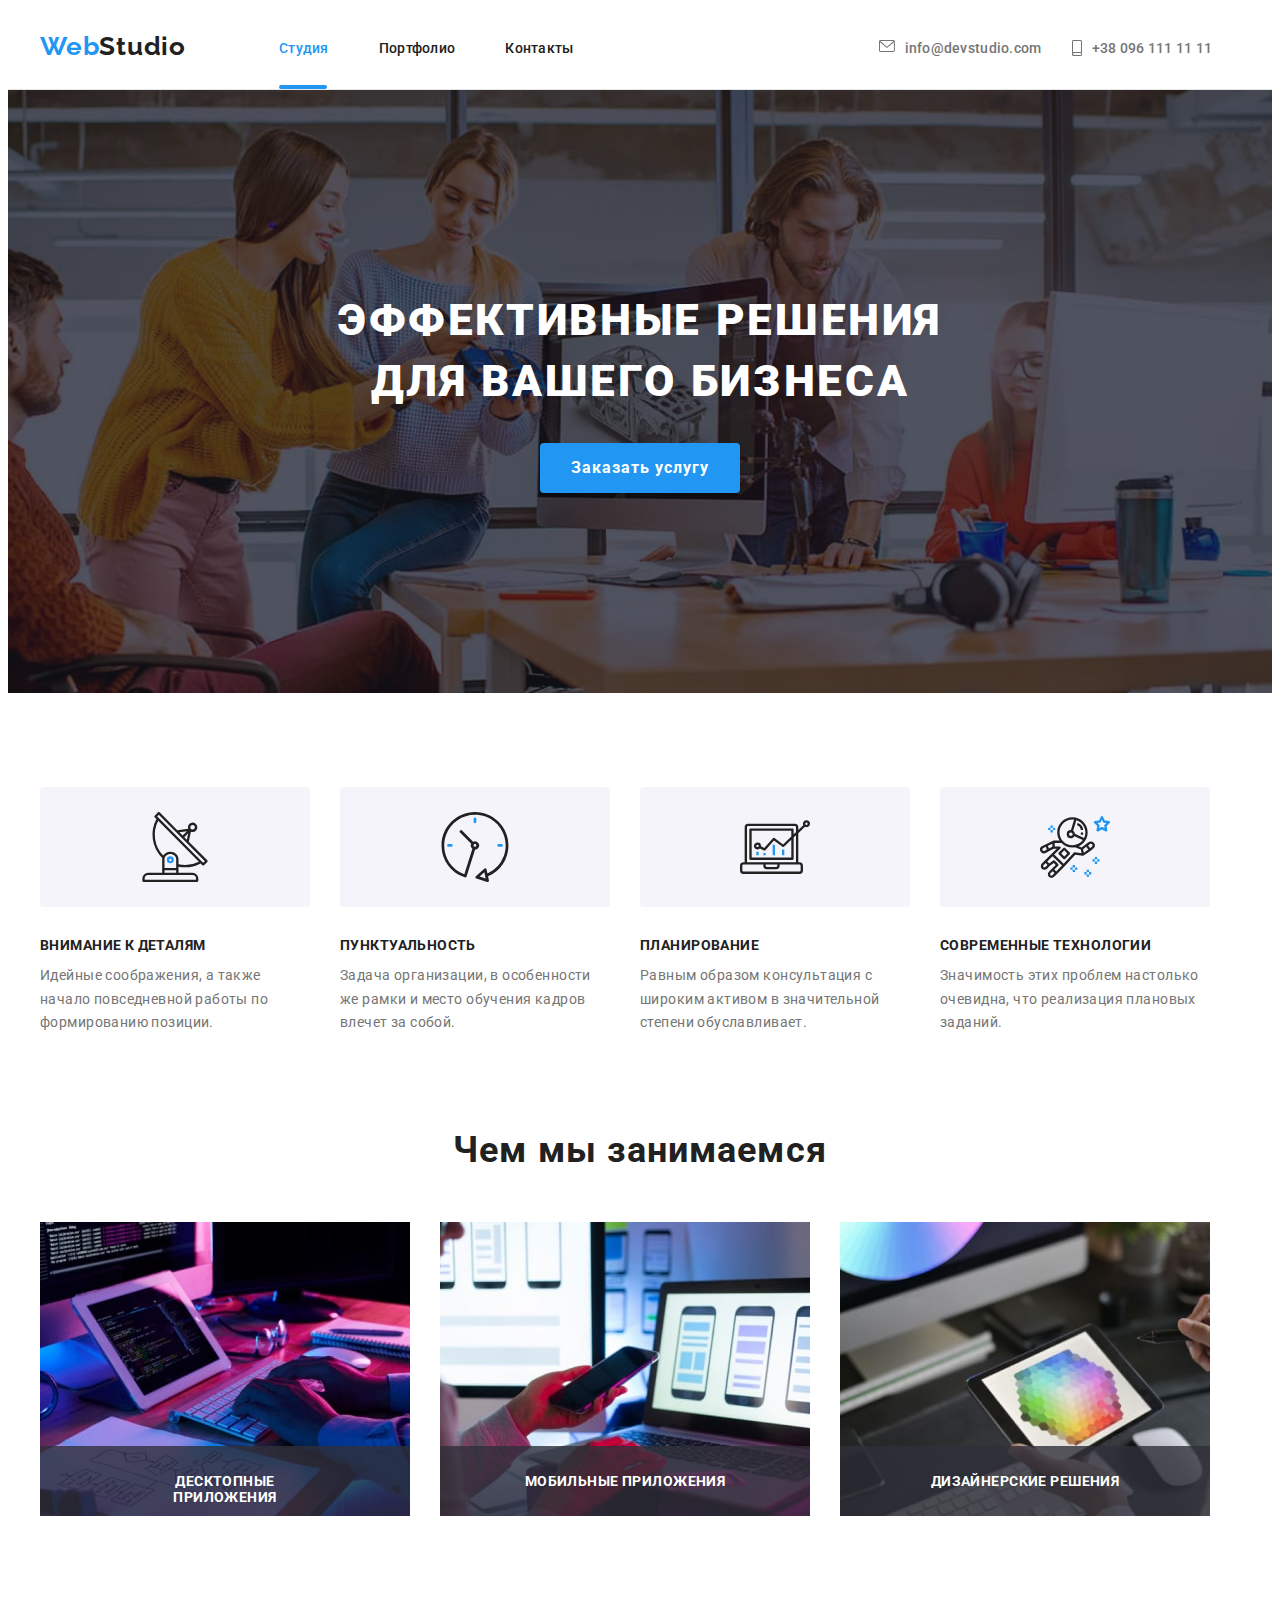
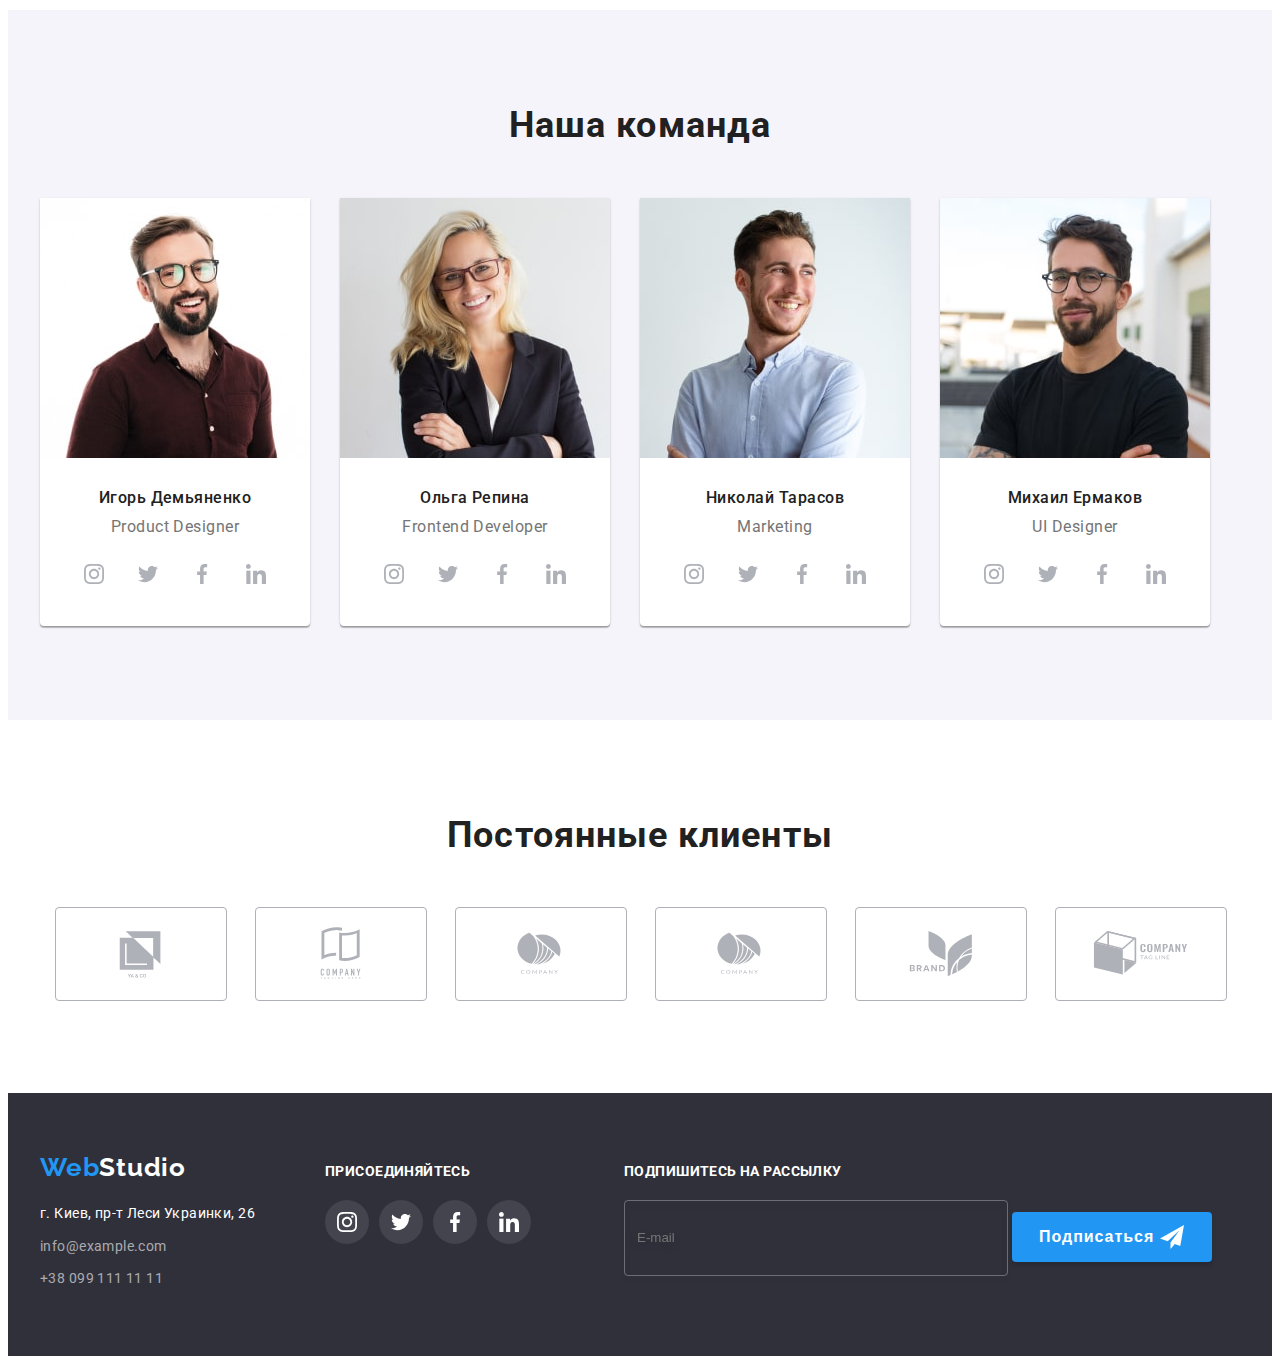
==== commit 5426542a: "mob-menu" ====
--- a/index.html
+++ b/index.html
@@ -16,7 +16,11 @@
          <!-- навигация  -->
         <div class="container flex-box"> 
             <a class="logo link " href="./index.html">Web<span class="logo--black">Studio</span></a>
-             <div class=" navigation-block "> 
+            <button type="button" class="mob-menu__button--open" menu-open>
+                <svg class="mob-menu__icon">
+                    <use href="./images/symbol-defs.svg#icon-menu_40px"></use>
+                </svg>
+            </button> 
             <nav class="navigation-menu">
                 <ul class="navigation-menu__list">
                     <li class="navigation-menu__item">
@@ -48,7 +52,51 @@
                 </li>
             </ul>
         </nav>
-             </div>
+        </div>
+        <div class="mob-menu ">
+            <!-- is-hidden -->
+            <button type="button" class="mob-menu__button--close">
+                <svg class="mob-menu__icon">
+                    <use href="./images/symbol-defs.svg#icon-close_40px"></use>
+                </svg>
+            </button>
+            <div class="mob-menu--top">
+                <ul class="mob-menu__list--top">
+                    <li class="mob-menu__item">
+                       <a class="mob-menu__link link" href="./index.html"><span class="accent-color">Студия</span></a>
+                    </li>
+                    <li class="mob-menu__item">
+                       <a class="mob-menu__link link" href="./portfolio.html">Портфолио</a> 
+                    </li>
+                    <li class="mob-menu__item">
+                       <a class="mob-menu__link link">Контакты</a> 
+                    </li>
+                </ul>
+            </div>
+            <div class="mob-menu--bottom">
+                <ul class="mob-menu__list--bottom">
+                    <li class="mob-menu__item--bottom">
+                        <a class="mob-menu__tel--bottom link " href="tel:+380961111111 "><span class="accent-color">+38 096 111 11 11</span></a>
+                    </li>
+                    <li class="mob-menu__item--bottom">
+                        <a class="mob-menu__mail--bottom link" href="mailto:info@devstudio.com ">info@devstudio.com</a>
+                    </li>
+                </ul>
+                <ul class="mob-menu__list--social">
+                    <li class="mob-menu__item--social">
+                        <a class="mob-menu__link--social link" href="">Instagram</a>
+                    </li>
+                    <li class="mob-menu__item--social">
+                        <a class="mob-menu__link--social link" href="">Twitter</a>
+                    </li>
+                    <li class="mob-menu__item--social">
+                        <a class="mob-menu__link--social link" href="">Facebook</a>
+                    </li>
+                    <li class="mob-menu__item--social">
+                        <a class="mob-menu__link--social link" href="">LinkedIn</a>
+                    </li>
+                </ul>  
+            </div>
         </div>
     </header>
     <main>
@@ -571,7 +619,8 @@
             </form>
         </div>
     </div>
-    <script src="./js/modal.js "></script>
+    <script src="./js/modal.js"></script>
+    <script src="./js/menu.js"></script>
 </body>
 
 </html>
--- a/css/main.min.css
+++ b/css/main.min.css
@@ -1 +1,2 @@
-:root{--main-text: #757575;--title-text: #212121;--accent: #2196f3;--main-bg: #ffffff;--hero-bg: #2f303a;--header-borderline: #e5e5e5;--secondary-bg: #f5f4fa;--partfolio-border: #eeeeee;--soc-link: #afb1b8;--soc-link-h: #ffffff;--footerbcg-soc-link: #43444d;--clients-border: #afb1b8;--gap: 30px;--item: 1}p,h1,h2,h3{margin:0;padding:0}ul,ol{margin:0;padding:0;list-style:none}img{display:block;max-width:100%;height:auto}body{font-family:Roboto,sans-serif,Raleway;background-color:var(--main-bg);color:var(--main-text)}.visually-hidden{position:absolute;white-space:nowrap;width:1px;height:1px;overflow:hidden;border:0;padding:0;clip:rect(0 0 0 0);-webkit-clip-path:inset(50%);clip-path:inset(50%);margin:-1px}.accent-color{color:var(--accent)}.link{text-decoration:none;transition:color 250ms linear}.link:hover,.link:focus{color:var(--accent)}.flex-box{display:flex}.centered{text-align:center}.container{margin:auto;padding-left:15px;padding-right:15px;width:100%}@media screen and (min-width: 480px){.container{width:480px;overflow:visible}}@media screen and (min-width: 768px){.container{width:768px}}@media screen and (min-width: 1200px){.container{width:1200px}}.sections{padding:60px 0px}@media screen and (min-width: 1200px){.sections{padding:94px 0px}}.section-title{margin:0;margin-bottom:30px;font-weight:bold;font-size:36px;line-height:1.2;text-align:center;letter-spacing:.03em;color:var(--title-text)}@media screen and (min-width: 1200px){.section-title{margin-bottom:50px}}.logo{font-family:Raleway;font-weight:bold;font-size:26px;line-height:1.1;letter-spacing:.03em;color:var(--accent)}@media screen and (min-width: 0px)and (max-width: 767px){.logo{padding:16px 0px}}@media screen and (min-width: 768px){.logo{margin-right:88px;padding:26px 0}}@media screen and (min-width: 1200px){.logo{margin-right:93px;padding-top:24px;padding-bottom:25px;text-align:center}}.logo--black{color:var(--title-text)}.logo--white{color:var(--main-bg)}.page-header{border-bottom:1px solid var(--header-borderline)}.navigation-block{display:none}@media screen and (min-width: 768px){.navigation-block{display:flex}}.navigation-menu{display:flex}.navigation-menu__list{display:flex;margin-right:60px;list-style:none;font-style:normal;font-weight:500;font-size:14px;line-height:1.2;letter-spacing:.02em;color:var(--title-text)}@media screen and (min-width: 1200px){.navigation-menu__list{margin-right:305px}}.navigation-menu__item+.navigation-menu__item{margin-left:50px}.navigation-menu__link{position:relative;display:block;padding-top:32px;padding-bottom:32px;color:var(--title-text)}.contacts-list{margin-bottom:0;margin-right:auto;margin-left:auto}@media screen and (min-width: 768px){.contacts-list{margin-top:21px}}@media screen and (min-width: 1200px){.contacts-list{display:flex;margin:0}}.contacts-list__item{list-style:none;font-style:normal;font-weight:500;font-size:14px;line-height:1.2;letter-spacing:.02em}@media screen and (min-width: 768px)and (max-width: 1199px){.contacts-list__item:not(:last-child){margin-bottom:10px}}@media screen and (min-width: 1200px){.contacts-list__item:not(:last-child){margin-right:30px;display:flex;justify-content:center;align-items:center}}.contacts-list__link{display:flex;margin-right:0px;padding-top:32px;padding-bottom:32px;color:var(--main-text)}@media screen and (min-width: 768px)and (max-width: 1199px){.contacts-list__link{padding-top:0px;padding-bottom:0px}}.contacts-list__icon-mail{width:16px;height:12px;fill:currentColor;order:-1;margin-right:10px}.contacts-list__icon-phone{width:10px;height:16px;fill:currentColor;order:-1;margin-right:10px}.bottom-line::after{display:block;content:"";height:4px;width:48px;background-color:var(--accent);border-radius:2px;position:absolute;bottom:0px;left:0px}.navigation-menu__bottom-line--long::after{display:block;content:"";height:4px;width:48px;background-color:var(--accent);border-radius:2px;position:absolute;bottom:0px;left:0px}.navigation-menu__bottom-line--longer::after{display:block;content:"";height:4px;width:78px;background-color:var(--accent);border-radius:2px;position:absolute;bottom:0px;left:0px}.hero{text-align:center}@media screen and (max-width: 767px){.hero{padding:118px 60px}}@media screen and (min-width: 768px){.hero{padding-top:118px;padding-bottom:118px}}@media screen and (min-width: 1200px){.hero{padding-top:200px;padding-bottom:200px}}.hero-container{margin:auto;padding-left:15px;padding-right:15px}@media screen and (min-width: 1200px){.hero-container{min-width:1600px}}.hero-bcg{margin-right:auto;margin-left:auto;background-position:center;background-size:cover;background-repeat:no-repeat}@media screen and (max-width: 479px){.hero-bcg{background-image:linear-gradient(rgba(25, 28, 38, 0.5), rgba(25, 28, 38, 0.5)),url(../images/hero-bcg/mob/x1/hero__bcg--1x.jpg)}}@media(min-device-pixel-ratio: 2),(-webkit-min-device-pixel-ratio: 2),(min-resolution: 192dpi),(min-resolution: 2dppx){.hero-bcg{background-image:linear-gradient(rgba(25, 28, 38, 0.5), rgba(25, 28, 38, 0.5)),url(../images/hero-bcg/mob/x2/hero__bcg--2x.jpg)}}@media screen and (min-width: 768px){.hero-bcg{background-image:linear-gradient(rgba(25, 28, 38, 0.5), rgba(25, 28, 38, 0.5)),url(../images/hero-bcg/tab/x1/hero__bcg--1x.jpg)}}@media screen and (min-width: 768px)and (min-device-pixel-ratio: 2),screen and (min-width: 768px)and (-webkit-min-device-pixel-ratio: 2),screen and (min-width: 768px)and (min-resolution: 192dpi),screen and (min-width: 768px)and (min-resolution: 2dppx){.hero-bcg{background-image:linear-gradient(rgba(25, 28, 38, 0.5), rgba(25, 28, 38, 0.5)),url(../images/hero-bcg/tab/x2/hero__bcg--2x.jpg)}}@media screen and (min-width: 1200px){.hero-bcg{background-image:linear-gradient(rgba(25, 28, 38, 0.5), rgba(25, 28, 38, 0.5)),url(../images/hero-bcg/desk/x1/hero__bcg--1x.jpg)}}@media screen and (min-width: 1200px)and (min-device-pixel-ratio: 2),screen and (min-width: 1200px)and (-webkit-min-device-pixel-ratio: 2),screen and (min-width: 1200px)and (min-resolution: 192dpi),screen and (min-width: 1200px)and (min-resolution: 2dppx){.hero-bcg{background-image:linear-gradient(rgba(25, 28, 38, 0.5), rgba(25, 28, 38, 0.5)),url(../images/hero-bcg/desk/x2/hero__bcg--2x.jpg)}}.hero_title{margin-right:auto;margin-left:auto;margin-bottom:30px;font-weight:900;letter-spacing:.06em;text-transform:uppercase;color:var(--main-bg)}@media screen and (min-width: 0px)and (max-width: 1199px){.hero_title{font-size:26px;line-height:calc(42 / 26);max-width:360px}}@media screen and (min-width: 1200px){.hero_title{font-size:44px;line-height:1.4;max-width:700px}}.button{min-width:200px;min-height:50px;border:none;box-shadow:0px 4px 4px rgba(0,0,0,.15);border-radius:4px}.hero__button{min-width:200px;min-height:50px;border:none;box-shadow:0px 4px 4px rgba(0,0,0,.15);border-radius:4px;background-color:var(--accent);color:var(--main-bg)}.hero__button--with-text{font-family:Roboto;font-style:normal;font-weight:bold;font-size:16px;line-height:1.9;letter-spacing:.06em;color:var(--main-bg)}.footer-button-submit{position:relative;width:200px;height:50px;border:none;background:#2196f3;box-shadow:0px 4px 4px rgba(0,0,0,.15);border-radius:4px;cursor:pointer}@media screen and (min-width: 0px)and (max-width: 767px){.footer-button-submit{left:50%;transform:translate(-50%)}}.footer-button-text{margin-top:10px;margin-bottom:10px;margin-left:21px;margin-right:62px;font-style:normal;font-weight:bold;font-size:16px;line-height:calc(30 / 16);letter-spacing:.06em;color:#fff}.send-icon{position:absolute;top:50%;right:28px;transform:translateY(-50%);width:24px;height:24px;fill:#fff}.partfolio-buttons{padding-top:6px;padding-bottom:6px;padding-left:22px;padding-right:22px;font-weight:500;font-size:16px;line-height:1.6;text-align:center;cursor:pointer;background-color:var(--secondary-bg);border:transparent;border-radius:4px;transition:color 250ms linear,background-color 250ms linear}@media screen and (min-width: 0px)and (max-width: 767px){.partfolio-buttons{height:38px}}.partfolio-buttons:focus,.partfolio-buttons:hover{color:var(--main-bg);background-color:var(--accent);box-shadow:0px 3px 1px rgba(0,0,0,.1),0px 1px 2px rgba(0,0,0,.08),0px 2px 2px rgba(0,0,0,.12)}.form-submit-button{width:200px;height:50px;cursor:pointer;background:#2196f3;border:none;box-shadow:0px 4px 4px rgba(0,0,0,.15);border-radius:4px;margin-left:auto;margin-right:auto;display:flex;align-items:center;justify-content:center;outline:none}.form-button-text{font-style:normal;font-weight:bold;font-size:16px;line-height:calc(30 / 16);letter-spacing:.06em;color:#fff}.section-advantages{padding:60px 0px}@media screen and (min-width: 1200px){.section-advantages{padding-top:94px;padding-bottom:47px}}@media screen and (min-width: 768px){.advantage-list{display:flex;flex-wrap:wrap}}@media screen and (max-width: 767px){.advantage-list__item:not(:last-child){margin-bottom:30px}}@media screen and (min-width: 768px)and (max-width: 1199px){.advantage-list__item{flex-basis:calc(100% / 2 - 30px)}.advantage-list__item:not(:nth-last-child(-n+2)){margin-bottom:30px}.advantage-list__item:not(:nth-child(odd)){margin-left:30px}}@media screen and (min-width: 1200px){.advantage-list__item{flex-basis:calc(100% / 4 - 30px)}.advantage-list__item:not(:last-child){margin-right:30px}}.advantage-list__title{font-style:normal;font-weight:bold;font-size:14px;line-height:1.2;letter-spacing:.03em;text-transform:uppercase;color:var(--title-text);margin-bottom:10px}@media screen and (min-width: 0px)and (max-width: 767px){.advantage-list__title{text-align:center}}.advantage-list__text{font-style:normal;font-weight:normal;font-size:14px;line-height:1.7;letter-spacing:.03em;color:var(--main-text)}.advantage-list__item::before{display:block;content:"";height:120px;width:100%;margin-bottom:20px;background:#f5f4fa;border-radius:4px;background-repeat:no-repeat;background-position:center;background-size:auto}@media screen and (min-width: 480px){.advantage-list__item::before{margin-bottom:30px;width:450px}}@media screen and (min-width: 768px){.advantage-list__item::before{width:354px}}@media screen and (min-width: 1200px){.advantage-list__item::before{width:270px}}.advantage-list__antenna::before{background-image:url(../images/advantage-svg/antenna.svg)}.advantage-list__clock::before{background-image:url(../images/advantage-svg/clock.svg)}.advantage-list__diagram::before{background-image:url(../images/advantage-svg/diagram.svg)}.advantage-list__astronaut::before{background-image:url(../images/advantage-svg/astronaut.svg)}.section-about-us{padding-top:47px;padding-bottom:94px}@media screen and (max-width: 1199px){.section-about-us{display:none}}@media screen and (min-width: 1200px){.section-about-us{display:block}}.card-set{display:flex}.card-set__item+.card-set__item{margin-left:30px}.card-set__img{position:relative}.card-set__text-wrap{position:absolute;bottom:0px;right:0px;width:370px;height:70px;background:rgba(47,48,58,.8)}.card-set__text{position:absolute;bottom:50%;right:50%;transform:translate(50%, 50%);width:205px;height:16px;font-weight:bold;font-size:14px;line-height:16px;text-align:center;letter-spacing:.03em;text-transform:uppercase;color:#fff}.our-team-list{text-align:center}@media screen and (min-width: 768px)and (max-width: 1199px){.our-team-list{display:flex;flex-wrap:wrap;justify-content:center}}@media screen and (min-width: 1200px){.our-team-list{display:flex}}.our-team-cards{border-radius:0px 0px 4px 4px;box-shadow:0px 1px 3px rgba(0,0,0,.12),0px 1px 1px rgba(0,0,0,.14),0px 2px 1px rgba(0,0,0,.2);background-color:var(--main-bg)}@media screen and (min-width: 0px)and (max-width: 767px){.our-team-cards:not(:last-child){margin-bottom:30px}}@media screen and (min-width: 768px)and (max-width: 1199px){.our-team-cards{width:calc(100% / 2 - 30px)}.our-team-cards:not(:nth-child(even)){margin-right:30px}.our-team-cards:not(:nth-last-child(-n+2)){margin-bottom:30px}}@media screen and (min-width: 1200px){.our-team-cards:not(:last-child){margin-right:30px}}.team-title{margin-bottom:10px;font-style:normal;font-weight:500;font-size:16px;line-height:1.2;letter-spacing:.03em;color:var(--title-text)}.our-team-cards-text{padding-top:30px;padding-bottom:24px}@media screen and (min-width: 1200px){.our-team-cards-text{padding-top:30px;padding-bottom:30px}}.team-profession{margin-bottom:16px;font-style:normal;font-weight:normal;font-size:16px;line-height:1.2;letter-spacing:.03em;color:var(--main-text)}.section-bcg{background-color:var(--secondary-bg)}.social-links{display:flex;justify-content:center;align-items:center}.social-links-items{width:44px;height:44px}.social-links-items+.social-links-items{margin-left:10px}.social-link{width:100%;height:100%;border-radius:50%;display:flex;align-items:center;justify-content:center;color:var(--soc-link);transition:background-color 250ms linear,color 250ms linear}.link-icon{width:20px;height:20px;fill:currentColor}.social-link:hover,.social-link:focus{background-color:var(--accent);color:var(--soc-link-h)}@media screen and (min-width: 1200px){.footer-social-list{display:flex;align-content:center}}.footer-social-container{align-content:center}@media screen and (min-width: 0px)and (max-width: 767px){.footer-social-container{margin-bottom:60px}}@media screen and (min-width: 768px){.footer-social-container{margin-left:165px}}@media screen and (min-width: 1200px){.footer-social-container{margin-left:70px}}.footer-social-list{display:flex;justify-content:center;align-items:center}.social-links-items-footer{width:44px;height:44px}.social-links-items-footer+.social-links-items-footer{margin-left:10px}.social-link-footer{width:100%;height:100%;border-radius:50%;display:flex;justify-content:center;align-items:center;color:var(--main-bg);background-color:var(--footerbcg-soc-link);transition:background-color 250ms linear}.link-icon-footer{width:20px;height:20px;fill:currentColor}.social-link-footer:hover,.social-link-footer:focus{background-color:var(--accent)}.clients-list{display:flex;flex-wrap:wrap;justify-content:center}@media screen and (min-width: 768px){.clients-list{align-items:center}}.clients-list-item{height:92px}@media screen and (max-width: 767px){.clients-list-item{display:inline-block;width:calc(100% / 2 - 30px)}.clients-list-item:not(:nth-child(odd)){margin-left:30px}.clients-list-item:not(:nth-last-child(-n+2)){margin-bottom:30px}}@media screen and (min-width: 768px)and (max-width: 1199px){.clients-list-item{flex-basis:calc(100% / 3 - 30px)}.clients-list-item:not(:nth-child(3n+1)){margin-left:30px}.clients-list-item:not(:nth-last-child(-n+3)){margin-bottom:30px}}@media screen and (min-width: 1200px){.clients-list-item{width:170px}.clients-list-item:not(:last-child){margin-right:30px}}.clients-link{width:100%;height:100%;border:1px solid var(--clients-border);border-radius:4px;display:flex;justify-content:center;align-items:center;color:var(--clients-border);transition:color 250ms linear,background-color 250ms linear}.clients-svg{width:106px;height:60px;fill:currentColor}.clients-link:focus,.clients-link:hover{border-color:var(--accent);color:var(--accent);cursor:pointer}.footer{background-color:var(--hero-bg)}.footer-section-padding{padding-top:60px;padding-bottom:60px}@media screen and (min-width: 768px)and (max-width: 1199px){.dabl{display:flex;align-items:baseline;align-content:center;text-align:center;margin-bottom:60px}}@media screen and (min-width: 1200px){.dabl{display:flex;align-items:baseline;align-content:center}}@media screen and (min-width: 1200px){.footer-conteiner{display:flex;align-items:baseline;align-content:center}}.footer-logo-padding{display:block}@media screen and (min-width: 768px){.footer-logo-padding{text-align:center;margin-right:0px}}@media screen and (min-width: 1200px){.footer-logo-padding{text-align:start;padding:0;margin-bottom:20px}}@media screen and (min-width: 0px)and (max-width: 767px){.address-container{text-align:center;margin-bottom:60px}}@media screen and (min-width: 768px){.address-container{margin-left:70px}}@media screen and (min-width: 1200px){.address-container{margin:0px}}.join{margin-bottom:20px;font-style:normal;font-weight:bold;font-size:14px;line-height:1.1;letter-spacing:.03em;text-transform:uppercase;color:var(--main-bg)}@media screen and (min-width: 0px)and (max-width: 767px){.join{text-align:center;margin-bottom:20px}}.address-text{margin-bottom:9px;font-style:normal;font-weight:normal;font-size:14px;line-height:1.7;letter-spacing:.03em;color:var(--main-bg)}@media screen and (min-width: 0px)and (max-width: 767px){.address-text{text-align:center}}.address-link{display:inline-block;text-align:center;font-style:normal;font-weight:normal;font-size:14px;line-height:1.7;letter-spacing:.03em;color:rgba(255,255,255,.6)}.address-link:not(:last-child){margin-bottom:9px}.footer-form{align-content:center}@media screen and (min-width: 768px){.footer-form{text-align:center}}@media screen and (min-width: 1200px){.footer-form{margin-left:93px;text-align:start}}.footer-form-input{display:block;height:50px;background-color:transparent;border:1px solid rgba(255,255,255,.3);filter:drop-shadow(0px 4px 4px rgba(0, 0, 0, 0.15));color:#fff;border-radius:4px;outline:none;padding:12px;transition:border-color 250ms linear}@media screen and (min-width: 0px)and (max-width: 767px){.footer-form-input{width:100%;margin-bottom:20px}}@media screen and (min-width: 768px){.footer-form-input{width:450px;margin-bottom:20px;margin-left:auto;margin-right:auto}}@media screen and (min-width: 1200px){.footer-form-input{width:358px;display:inline-block}}.footer-form-input:focus{border-color:var(--accent)}.form-padding{padding:40px}.modal-field{margin-bottom:10px}.modal-textarea{margin-bottom:20px}.Modal-chekbox{margin-bottom:30px}.form-title{display:block;margin-bottom:12px;font-style:normal;font-weight:bold;font-size:20px;line-height:calc(23 / 20);text-align:center;letter-spacing:.03em;color:#212121}.form-label{display:block;font-style:normal;font-weight:normal;font-size:12px;line-height:calc(14 / 12);letter-spacing:.01em}.label-text{display:block;width:80px;height:14px;font-style:normal;font-weight:normal;font-size:12px;line-height:calc(14 / 12);letter-spacing:.01em;margin-bottom:4px}.input-wrap{position:relative}.form-input{width:100%;height:40px;background-color:transparent;border:1px solid rgba(33,33,33,.2);border-radius:5px;padding-left:42px;padding-right:15px;outline:none;transition:border-color 250ms linear}.form-input:focus{border-color:var(--accent)}.form-input:focus+.form-icons{fill:var(--accent)}.form-textarea{width:100%;height:120px;padding:12px 16px;resize:none;background-color:transparent;border:1px solid rgba(33,33,33,.2);box-sizing:border-box;border-radius:4px;outline:none;transition:border-color 250ms linear}.form-textarea:focus{border-color:var(--accent)}.form-icons{position:absolute;width:18px;height:18px;left:15px;top:50%;transform:translateY(-50%);transition:fill 250ms linear}.check-text{font-style:normal;font-weight:normal;letter-spacing:.03em;display:flex;align-items:center;justify-content:center}@media screen and (max-width: 339px){.check-text{font-size:6px;line-height:10px}}@media screen and (min-width: 340px)and (max-width: 479px){.check-text{font-size:7px;line-height:10px}}@media screen and (min-width: 768px){.check-text{font-size:12px;line-height:14px}}@media screen and (min-width: 1200px){.check-text{font-size:14px;line-height:calc(24 / 14)}}.icon-check{width:11px;height:9px;fill:#fff}.check-text__svg{width:15px;height:15px;border:1px solid #000;border-radius:2px;margin-right:5px;display:flex;align-items:center;justify-content:center;transition:background-color 250ms linear,border 250ms linear}.check-link{padding-left:5px;color:var(--accent)}.form-check:checked+.check-text span{background-color:var(--accent);border:none}@media screen and (min-width: 768px){.portfolio-item-list{display:flex}}.portfolio-card-text{padding-top:20px;padding-bottom:20px;padding-left:24px;padding-right:24px}.portfolio-image-name{font-weight:bold;font-size:18px;line-height:2;color:var(--title-text)}.portfolio-image-text{font-style:normal;font-weight:normal;font-size:16px;line-height:1.9;letter-spacing:.03em;color:var(--main-text)}@media screen and (min-width: 0px)and (max-width: 767px){.buttons-list{display:inline-block;margin-bottom:40px}}@media screen and (min-width: 768px){.buttons-list{display:flex;justify-content:center;margin-bottom:30px}}@media screen and (min-width: 1200px){.buttons-list{margin-bottom:50px;margin-top:6px}}.list-item-buttons{display:inline-block}.list-item-buttons:not(:last-child){margin-right:8px}@media screen and (max-width: 767px){.list-item-buttons:not(:last-child){margin-bottom:15px}}@media screen and (min-width: 768px){.list-item-buttons{margin-bottom:0px}}.portfolio-item-list{flex-wrap:wrap}@media screen and (min-width: 1200px){.portfolio-item-list{margin-bottom:-30px;margin-right:-30px}}.portfolio-list-item{text-decoration:none;background:var(--main-bg);border:1px solid var(--partfolio-border)}@media screen and (max-width: 767px){.portfolio-list-item{margin-bottom:30px}}@media screen and (min-width: 768px)and (max-width: 1199px){.portfolio-list-item{width:354px}.portfolio-list-item:not(:nth-child(even)){margin-right:30px}.portfolio-list-item:not(:last-child){margin-bottom:30px}}@media screen and (min-width: 1200px){.portfolio-list-item{flex-basis:calc(100% / 3 - 30px);margin-right:30px;margin-bottom:30px}}.portfolio-list-item:hover .portfolio-image-text-up{box-shadow:0px 4px 4px rgba(0,0,0,.25);transform:translateY(0%)}.portfolio-link{text-decoration:none}.portfolio-img-wrap{position:relative;overflow:hidden}.portfolio-image-text-up{position:absolute;top:0;left:0;font-size:14px;line-height:1.7;letter-spacing:.03em;color:#fff;background-color:var(--accent);height:100%;padding:63px 24px;transform:translateY(100%);transition:transform 250ms linear}@media screen and (min-width: 380px){.portfolio-image-text-up{font-size:18px}}.backdrop{position:fixed;top:0px;left:0px;width:100%;height:100%;background:rgba(0,0,0,.2)}.is-hidden{visibility:hidden;opacity:0;pointer-events:none}.modal{position:absolute;top:50%;left:50%;transform:translate(-50%, -50%);width:90%;height:90%;box-shadow:0px 1px 3px rgba(0,0,0,.12),0px 1px 1px rgba(0,0,0,.14),0px 2px 1px rgba(0,0,0,.2);border-radius:4px;background-color:#fff}@media screen and (min-width: 480px){.modal{width:450px;height:609px}}@media screen and (min-width: 1200px){.modal{width:528px;height:581px}}.modal-close{position:absolute;background-color:transparent;top:8px;right:8px;width:30px;height:30px;border:1px solid rgba(0,0,0,.1);border-radius:50%;cursor:pointer;transition:fill 250ms linear,cursor 250ms linear}.modal-close:hover{fill:var(--accent);cursor:pointer}.icon-close{position:absolute;top:5px;right:5px;width:18px;height:18px}/*# sourceMappingURL=main.min.css.map */+:root{--main-text: #757575;--title-text: #212121;--accent: #2196f3;--main-bg: #ffffff;--hero-bg: #2f303a;--header-borderline: #e5e5e5;--secondary-bg: #f5f4fa;--partfolio-border: #eeeeee;--soc-link: #afb1b8;--soc-link-h: #ffffff;--footerbcg-soc-link: #43444d;--clients-border: #afb1b8;--gap: 30px;--item: 1}p,h1,h2,h3{margin:0;padding:0}ul,ol{margin:0;padding:0;list-style:none}img{display:block;max-width:100%;height:auto}body{font-family:Roboto, sans-serif, Raleway;background-color:var(--main-bg);color:var(--main-text)}.visually-hidden{position:absolute;white-space:nowrap;width:1px;height:1px;overflow:hidden;border:0;padding:0;clip:rect(0 0 0 0);clip-path:inset(50%);margin:-1px}.accent-color{color:var(--accent)}.link{text-decoration:none;transition:color 250ms linear}.link:hover,.link:focus{color:var(--accent)}.flex-box{display:flex}.centered{text-align:center}.container{margin:auto;padding-left:15px;padding-right:15px;width:100%}@media screen and (min-width: 480px){.container{width:480px;overflow:visible}}@media screen and (min-width: 768px){.container{width:768px}}@media screen and (min-width: 1200px){.container{width:1200px}}.sections{padding:60px 0px}@media screen and (min-width: 1200px){.sections{padding:94px 0px}}.section-title{margin:0;margin-bottom:30px;font-weight:bold;font-size:36px;line-height:1.2;text-align:center;letter-spacing:0.03em;color:var(--title-text)}@media screen and (min-width: 1200px){.section-title{margin-bottom:50px}}.logo{font-family:Raleway;font-weight:bold;font-size:26px;line-height:1.1;letter-spacing:0.03em;color:var(--accent)}@media screen and (min-width: 0px) and (max-width: 767px){.logo{padding:16px 0px}}@media screen and (min-width: 768px){.logo{margin-right:88px;padding:26px 0}}@media screen and (min-width: 1200px){.logo{margin-right:93px;padding-top:24px;padding-bottom:25px;text-align:center}}.logo--black{color:var(--title-text)}.logo--white{color:var(--main-bg)}.page-header{border-bottom:1px solid var(--header-borderline)}@media screen and (max-width: 767px){.navigation-menu{display:none}}@media screen and (min-width: 768px){.navigation-menu{display:flex}}.navigation-menu__list{display:flex;margin-right:60px;list-style:none;font-style:normal;font-weight:500;font-size:14px;line-height:1.2;letter-spacing:0.02em;color:var(--title-text)}@media screen and (min-width: 1200px){.navigation-menu__list{margin-right:305px}}.navigation-menu__item+.navigation-menu__item{margin-left:50px}.navigation-menu__link{position:relative;display:block;padding-top:32px;padding-bottom:32px;color:var(--title-text)}@media screen and (max-width: 767px){.contacts-list{display:none}}@media screen and (min-width: 768px){.contacts-list{margin-top:21px;margin-bottom:0;margin-right:auto;margin-left:auto}}@media screen and (min-width: 1200px){.contacts-list{display:flex;margin:0}}.contacts-list__item{list-style:none;font-style:normal;font-weight:500;font-size:14px;line-height:1.2;letter-spacing:0.02em}@media screen and (min-width: 768px) and (max-width: 1199px){.contacts-list__item:not(:last-child){margin-bottom:10px}}@media screen and (min-width: 1200px){.contacts-list__item:not(:last-child){margin-right:30px;display:flex;justify-content:center;align-items:center}}.contacts-list__link{display:flex;margin-right:0px;padding-top:32px;padding-bottom:32px;color:var(--main-text)}@media screen and (min-width: 768px) and (max-width: 1199px){.contacts-list__link{padding-top:0px;padding-bottom:0px}}.contacts-list__icon-mail{width:16px;height:12px;fill:currentColor;order:-1;margin-right:10px}.contacts-list__icon-phone{width:10px;height:16px;fill:currentColor;order:-1;margin-right:10px}.bottom-line::after{display:block;content:'';height:4px;width:48px;background-color:var(--accent);border-radius:2px;position:absolute;bottom:0px;left:0px}.navigation-menu__bottom-line--long::after{display:block;content:'';height:4px;width:48px;background-color:var(--accent);border-radius:2px;position:absolute;bottom:0px;left:0px}.navigation-menu__bottom-line--longer::after{display:block;content:'';height:4px;width:78px;background-color:var(--accent);border-radius:2px;position:absolute;bottom:0px;left:0px}.mob-menu__button--open{margin-left:auto;background-color:transparent;border:none}@media screen and (min-width: 768px){.mob-menu__button--open{display:none}}.mob-menu__icon{height:40px;width:40px}.mob-menu__icon:active{fill:var(--accent)}.mob-menu{position:fixed;top:0;left:0;background-color:#ffffff;width:100vw;height:100vh;padding:48px 40px}@media screen and (min-width: 768px){.mob-menu{display:none}}.mob-menu__button--close{position:absolute;top:8px;right:8px;margin-left:auto;background-color:transparent;border:none}.mob-menu--top{display:flex;flex-direction:column}.mob-menu__item{margin-bottom:32px}.mob-menu__link{font-weight:500;font-size:40px;line-height:47px;letter-spacing:0.02em;color:var(--title-text)}.mob-menu--bottom{position:absolute;left:40px;bottom:50px}.mob-menu__list--bottom{margin-bottom:64px}.mob-menu__tel--bottom{font-weight:500;font-size:34px;line-height:calc(40 / 34);letter-spacing:0.02em}.mob-menu__mail--bottom{font-weight:500;font-size:24px;line-height:28px;letter-spacing:0.02em;color:var(--main-text)}.mob-menu__item--bottom:not(:last-child){margin-bottom:32px}.mob-menu__list--social{display:flex}.mob-menu__item--social:not(:last-child){margin-right:10px;border-right:1px solid rgba(33,33,33,0.2)}.mob-menu__link--social{font-weight:500;font-size:18px;line-height:calc(22 / 18);letter-spacing:0.02em;color:var(--accent);padding-right:10px}.hero{text-align:center}@media screen and (max-width: 767px){.hero{padding:118px 60px}}@media screen and (min-width: 768px){.hero{padding-top:118px;padding-bottom:118px}}@media screen and (min-width: 1200px){.hero{padding-top:200px;padding-bottom:200px}}.hero-container{margin:auto;padding-left:15px;padding-right:15px}.hero-bcg{margin-right:auto;margin-left:auto;background-position:center;background-size:cover;background-repeat:no-repeat}@media screen and (max-width: 479px){.hero-bcg{background-image:linear-gradient(rgba(25,28,38,0.5), rgba(25,28,38,0.5)),url(../images/hero-bcg/mob/x1/hero__bcg--1x.jpg)}}@media (min-device-pixel-ratio: 2), (min-resolution: 192dpi), (min-resolution: 2dppx){.hero-bcg{background-image:linear-gradient(rgba(25,28,38,0.5), rgba(25,28,38,0.5)),url(../images/hero-bcg/mob/x2/hero__bcg--2x.jpg)}}@media screen and (min-width: 768px){.hero-bcg{background-image:linear-gradient(rgba(25,28,38,0.5), rgba(25,28,38,0.5)),url(../images/hero-bcg/tab/x1/hero__bcg--1x.jpg)}}@media screen and (min-width: 768px) and (min-device-pixel-ratio: 2), screen and (min-width: 768px) and (min-resolution: 192dpi), screen and (min-width: 768px) and (min-resolution: 2dppx){.hero-bcg{background-image:linear-gradient(rgba(25,28,38,0.5), rgba(25,28,38,0.5)),url(../images/hero-bcg/tab/x2/hero__bcg--2x.jpg)}}@media screen and (min-width: 1200px){.hero-bcg{background-image:linear-gradient(rgba(25,28,38,0.5), rgba(25,28,38,0.5)),url(../images/hero-bcg/desk/x1/hero__bcg--1x.jpg)}}@media screen and (min-width: 1200px) and (min-device-pixel-ratio: 2), screen and (min-width: 1200px) and (min-resolution: 192dpi), screen and (min-width: 1200px) and (min-resolution: 2dppx){.hero-bcg{background-image:linear-gradient(rgba(25,28,38,0.5), rgba(25,28,38,0.5)),url(../images/hero-bcg/desk/x2/hero__bcg--2x.jpg)}}.hero_title{margin-right:auto;margin-left:auto;margin-bottom:30px;font-weight:900;letter-spacing:0.06em;text-transform:uppercase;color:var(--main-bg)}@media screen and (min-width: 0px) and (max-width: 1199px){.hero_title{font-size:26px;line-height:calc(42 / 26);max-width:360px}}@media screen and (min-width: 1200px){.hero_title{font-size:44px;line-height:1.4;max-width:700px}}.button{min-width:200px;min-height:50px;border:none;box-shadow:0px 4px 4px rgba(0,0,0,0.15);border-radius:4px}.hero__button{min-width:200px;min-height:50px;border:none;box-shadow:0px 4px 4px rgba(0,0,0,0.15);border-radius:4px;background-color:var(--accent);color:var(--main-bg)}.hero__button--with-text{font-family:Roboto;font-style:normal;font-weight:bold;font-size:16px;line-height:1.9;letter-spacing:0.06em;color:var(--main-bg)}.footer-button-submit{position:relative;width:200px;height:50px;border:none;background:#2196f3;box-shadow:0px 4px 4px rgba(0,0,0,0.15);border-radius:4px;cursor:pointer}@media screen and (min-width: 0px) and (max-width: 767px){.footer-button-submit{left:50%;transform:translate(-50%)}}.footer-button-text{margin-top:10px;margin-bottom:10px;margin-left:21px;margin-right:62px;font-style:normal;font-weight:bold;font-size:16px;line-height:calc(30 / 16);letter-spacing:0.06em;color:#ffffff}.send-icon{position:absolute;top:50%;right:28px;transform:translateY(-50%);width:24px;height:24px;fill:#ffffff}.partfolio-buttons{padding-top:6px;padding-bottom:6px;padding-left:22px;padding-right:22px;font-weight:500;font-size:16px;line-height:1.6;text-align:center;cursor:pointer;background-color:var(--secondary-bg);border:transparent;border-radius:4px;transition:color 250ms linear, background-color 250ms linear}@media screen and (min-width: 0px) and (max-width: 767px){.partfolio-buttons{height:38px}}.partfolio-buttons:focus,.partfolio-buttons:hover{color:var(--main-bg);background-color:var(--accent);box-shadow:0px 3px 1px rgba(0,0,0,0.1),0px 1px 2px rgba(0,0,0,0.08),0px 2px 2px rgba(0,0,0,0.12)}.form-submit-button{width:200px;height:50px;cursor:pointer;background:#2196f3;border:none;box-shadow:0px 4px 4px rgba(0,0,0,0.15);border-radius:4px;margin-left:auto;margin-right:auto;display:flex;align-items:center;justify-content:center;outline:none}.form-button-text{font-style:normal;font-weight:bold;font-size:16px;line-height:calc(30 / 16);letter-spacing:0.06em;color:#ffffff}.section-advantages{padding:60px 0px}@media screen and (min-width: 1200px){.section-advantages{padding-top:94px;padding-bottom:47px}}@media screen and (min-width: 768px){.advantage-list{display:flex;flex-wrap:wrap}}@media screen and (max-width: 767px){.advantage-list__item:not(:last-child){margin-bottom:30px}}@media screen and (min-width: 768px) and (max-width: 1199px){.advantage-list__item{flex-basis:calc(100% / 2 - 30px)}.advantage-list__item:not(:nth-last-child(-n+2)){margin-bottom:30px}.advantage-list__item:not(:nth-child(odd)){margin-left:30px}}@media screen and (min-width: 1200px){.advantage-list__item{flex-basis:calc(100% / 4 - 30px)}.advantage-list__item:not(:last-child){margin-right:30px}}.advantage-list__title{font-style:normal;font-weight:bold;font-size:14px;line-height:1.2;letter-spacing:0.03em;text-transform:uppercase;color:var(--title-text);margin-bottom:10px}@media screen and (min-width: 0px) and (max-width: 767px){.advantage-list__title{text-align:center}}.advantage-list__text{font-style:normal;font-weight:normal;font-size:14px;line-height:1.7;letter-spacing:0.03em;color:var(--main-text)}.advantage-list__item::before{display:block;content:'';height:120px;width:100%;margin-bottom:20px;background:#f5f4fa;border-radius:4px;background-repeat:no-repeat;background-position:center;background-size:auto}@media screen and (min-width: 480px){.advantage-list__item::before{margin-bottom:30px;width:450px}}@media screen and (min-width: 768px){.advantage-list__item::before{width:354px}}@media screen and (min-width: 1200px){.advantage-list__item::before{width:270px}}.advantage-list__antenna::before{background-image:url(../images/advantage-svg/antenna.svg)}.advantage-list__clock::before{background-image:url(../images/advantage-svg/clock.svg)}.advantage-list__diagram::before{background-image:url(../images/advantage-svg/diagram.svg)}.advantage-list__astronaut::before{background-image:url(../images/advantage-svg/astronaut.svg)}.section-about-us{padding-top:47px;padding-bottom:94px}@media screen and (max-width: 1199px){.section-about-us{display:none}}@media screen and (min-width: 1200px){.section-about-us{display:block}}.card-set{display:flex}.card-set__item+.card-set__item{margin-left:30px}.card-set__img{position:relative}.card-set__text-wrap{position:absolute;bottom:0px;right:0px;width:370px;height:70px;background:rgba(47,48,58,0.8)}.card-set__text{position:absolute;bottom:50%;right:50%;transform:translate(50%, 50%);width:205px;height:16px;font-weight:bold;font-size:14px;line-height:16px;text-align:center;letter-spacing:0.03em;text-transform:uppercase;color:#ffffff}.our-team-list{text-align:center}@media screen and (min-width: 768px) and (max-width: 1199px){.our-team-list{display:flex;flex-wrap:wrap;justify-content:center}}@media screen and (min-width: 1200px){.our-team-list{display:flex}}.our-team-cards{border-radius:0px 0px 4px 4px;box-shadow:0px 1px 3px rgba(0,0,0,0.12),0px 1px 1px rgba(0,0,0,0.14),0px 2px 1px rgba(0,0,0,0.2);background-color:var(--main-bg)}@media screen and (min-width: 0px) and (max-width: 767px){.our-team-cards:not(:last-child){margin-bottom:30px}}@media screen and (min-width: 768px) and (max-width: 1199px){.our-team-cards{width:calc(100% / 2 - 30px)}.our-team-cards:not(:nth-child(even)){margin-right:30px}.our-team-cards:not(:nth-last-child(-n+2)){margin-bottom:30px}}@media screen and (min-width: 1200px){.our-team-cards:not(:last-child){margin-right:30px}}.team-title{margin-bottom:10px;font-style:normal;font-weight:500;font-size:16px;line-height:1.2;letter-spacing:0.03em;color:var(--title-text)}.our-team-cards-text{padding-top:30px;padding-bottom:24px}@media screen and (min-width: 1200px){.our-team-cards-text{padding-top:30px;padding-bottom:30px}}.team-profession{margin-bottom:16px;font-style:normal;font-weight:normal;font-size:16px;line-height:1.2;letter-spacing:0.03em;color:var(--main-text)}.section-bcg{background-color:var(--secondary-bg)}.social-links{display:flex;justify-content:center;align-items:center}.social-links-items{width:44px;height:44px}.social-links-items+.social-links-items{margin-left:10px}.social-link{width:100%;height:100%;border-radius:50%;display:flex;align-items:center;justify-content:center;color:var(--soc-link);transition:background-color 250ms linear, color 250ms linear}.link-icon{width:20px;height:20px;fill:currentColor}.social-link:hover,.social-link:focus{background-color:var(--accent);color:var(--soc-link-h)}@media screen and (min-width: 1200px){.footer-social-list{display:flex;align-content:center}}.footer-social-container{align-content:center}@media screen and (min-width: 0px) and (max-width: 767px){.footer-social-container{margin-bottom:60px}}@media screen and (min-width: 768px){.footer-social-container{margin-left:165px}}@media screen and (min-width: 1200px){.footer-social-container{margin-left:70px}}.footer-social-list{display:flex;justify-content:center;align-items:center}.social-links-items-footer{width:44px;height:44px}.social-links-items-footer+.social-links-items-footer{margin-left:10px}.social-link-footer{width:100%;height:100%;border-radius:50%;display:flex;justify-content:center;align-items:center;color:var(--main-bg);background-color:var(--footerbcg-soc-link);transition:background-color 250ms linear}.link-icon-footer{width:20px;height:20px;fill:currentColor}.social-link-footer:hover,.social-link-footer:focus{background-color:var(--accent)}.clients-list{display:flex;flex-wrap:wrap;justify-content:center}@media screen and (min-width: 768px){.clients-list{align-items:center}}.clients-list-item{height:92px}@media screen and (max-width: 767px){.clients-list-item{display:inline-block;width:calc(100% / 2 - 30px)}.clients-list-item:not(:nth-child(odd)){margin-left:30px}.clients-list-item:not(:nth-last-child(-n+2)){margin-bottom:30px}}@media screen and (min-width: 768px) and (max-width: 1199px){.clients-list-item{flex-basis:calc(100% / 3 - 30px)}.clients-list-item:not(:nth-child(3n+1)){margin-left:30px}.clients-list-item:not(:nth-last-child(-n+3)){margin-bottom:30px}}@media screen and (min-width: 1200px){.clients-list-item{width:170px}.clients-list-item:not(:last-child){margin-right:30px}}.clients-link{width:100%;height:100%;border:1px solid var(--clients-border);border-radius:4px;display:flex;justify-content:center;align-items:center;color:var(--clients-border);transition:color 250ms linear, background-color 250ms linear}.clients-svg{width:106px;height:60px;fill:currentColor}.clients-link:focus,.clients-link:hover{border-color:var(--accent);color:var(--accent);cursor:pointer}.footer{background-color:var(--hero-bg)}.footer-section-padding{padding-top:60px;padding-bottom:60px}@media screen and (min-width: 768px) and (max-width: 1199px){.dabl{display:flex;align-items:baseline;align-content:center;text-align:center;margin-bottom:60px}}@media screen and (min-width: 1200px){.dabl{display:flex;align-items:baseline;align-content:center}}@media screen and (min-width: 1200px){.footer-conteiner{display:flex;align-items:baseline;align-content:center}}.footer-logo-padding{display:block}@media screen and (min-width: 768px){.footer-logo-padding{text-align:center;margin-right:0px}}@media screen and (min-width: 1200px){.footer-logo-padding{text-align:start;padding:0;margin-bottom:20px}}@media screen and (min-width: 0px) and (max-width: 767px){.address-container{text-align:center;margin-bottom:60px}}@media screen and (min-width: 768px){.address-container{margin-left:70px}}@media screen and (min-width: 1200px){.address-container{margin:0px}}.join{margin-bottom:20px;font-style:normal;font-weight:bold;font-size:14px;line-height:1.1;letter-spacing:0.03em;text-transform:uppercase;color:var(--main-bg)}@media screen and (min-width: 0px) and (max-width: 767px){.join{text-align:center;margin-bottom:20px}}.address-text{margin-bottom:9px;font-style:normal;font-weight:normal;font-size:14px;line-height:1.7;letter-spacing:0.03em;color:var(--main-bg)}@media screen and (min-width: 0px) and (max-width: 767px){.address-text{text-align:center}}.address-link{display:inline-block;text-align:center;font-style:normal;font-weight:normal;font-size:14px;line-height:1.7;letter-spacing:0.03em;color:rgba(255,255,255,0.6)}.address-link:not(:last-child){margin-bottom:9px}.footer-form{align-content:center}@media screen and (min-width: 768px){.footer-form{text-align:center}}@media screen and (min-width: 1200px){.footer-form{margin-left:93px;text-align:start}}.footer-form-input{display:block;height:50px;background-color:transparent;border:1px solid rgba(255,255,255,0.3);filter:drop-shadow(0px 4px 4px rgba(0,0,0,0.15));color:#ffffff;border-radius:4px;outline:none;padding:12px;transition:border-color 250ms linear}@media screen and (min-width: 0px) and (max-width: 767px){.footer-form-input{width:100%;margin-bottom:20px}}@media screen and (min-width: 768px){.footer-form-input{width:450px;margin-bottom:20px;margin-left:auto;margin-right:auto}}@media screen and (min-width: 1200px){.footer-form-input{width:358px;display:inline-block}}.footer-form-input:focus{border-color:var(--accent)}.form-padding{padding:40px}.modal-field{margin-bottom:10px}.modal-textarea{margin-bottom:20px}.Modal-chekbox{margin-bottom:30px}.form-title{display:block;margin-bottom:12px;font-style:normal;font-weight:bold;font-size:20px;line-height:calc(23 / 20);text-align:center;letter-spacing:0.03em;color:#212121}.form-label{display:block;font-style:normal;font-weight:normal;font-size:12px;line-height:calc(14 / 12);letter-spacing:0.01em}.label-text{display:block;width:80px;height:14px;font-style:normal;font-weight:normal;font-size:12px;line-height:calc(14 / 12);letter-spacing:0.01em;margin-bottom:4px}.input-wrap{position:relative}.form-input{width:100%;height:40px;background-color:transparent;border:1px solid rgba(33,33,33,0.2);border-radius:5px;padding-left:42px;padding-right:15px;outline:none;transition:border-color 250ms linear}.form-input:focus{border-color:var(--accent)}.form-input:focus+.form-icons{fill:var(--accent)}.form-textarea{width:100%;height:120px;padding:12px 16px;resize:none;background-color:transparent;border:1px solid rgba(33,33,33,0.2);box-sizing:border-box;border-radius:4px;outline:none;transition:border-color 250ms linear}.form-textarea:focus{border-color:var(--accent)}.form-icons{position:absolute;width:18px;height:18px;left:15px;top:50%;transform:translateY(-50%);transition:fill 250ms linear}.check-text{font-style:normal;font-weight:normal;letter-spacing:0.03em;display:flex;align-items:center;justify-content:center}@media screen and (max-width: 339px){.check-text{font-size:6px;line-height:10px}}@media screen and (min-width: 340px) and (max-width: 479px){.check-text{font-size:7px;line-height:10px}}@media screen and (min-width: 768px){.check-text{font-size:12px;line-height:14px}}@media screen and (min-width: 1200px){.check-text{font-size:14px;line-height:calc(24 / 14)}}.icon-check{width:11px;height:9px;fill:#ffffff}.check-text__svg{width:15px;height:15px;border:1px solid #000000;border-radius:2px;margin-right:5px;display:flex;align-items:center;justify-content:center;transition:background-color 250ms linear, border 250ms linear}.check-link{padding-left:5px;color:var(--accent)}.form-check:checked+.check-text span{background-color:var(--accent);border:none}@media screen and (min-width: 768px){.portfolio-item-list{display:flex}}.portfolio-card-text{padding-top:20px;padding-bottom:20px;padding-left:24px;padding-right:24px}.portfolio-image-name{font-weight:bold;font-size:18px;line-height:2;color:var(--title-text)}.portfolio-image-text{font-style:normal;font-weight:normal;font-size:16px;line-height:1.9;letter-spacing:0.03em;color:var(--main-text)}@media screen and (min-width: 0px) and (max-width: 767px){.buttons-list{display:inline-block;margin-bottom:40px}}@media screen and (min-width: 768px){.buttons-list{display:flex;justify-content:center;margin-bottom:30px}}@media screen and (min-width: 1200px){.buttons-list{margin-bottom:50px;margin-top:6px}}.list-item-buttons{display:inline-block}.list-item-buttons:not(:last-child){margin-right:8px}@media screen and (max-width: 767px){.list-item-buttons:not(:last-child){margin-bottom:15px}}@media screen and (min-width: 768px){.list-item-buttons{margin-bottom:0px}}.portfolio-item-list{flex-wrap:wrap}@media screen and (min-width: 1200px){.portfolio-item-list{margin-bottom:-30px;margin-right:-30px}}.portfolio-list-item{text-decoration:none;background:var(--main-bg);border:1px solid var(--partfolio-border)}@media screen and (max-width: 767px){.portfolio-list-item{margin-bottom:30px}}@media screen and (min-width: 768px) and (max-width: 1199px){.portfolio-list-item{width:354px}.portfolio-list-item:not(:nth-child(even)){margin-right:30px}.portfolio-list-item:not(:last-child){margin-bottom:30px}}@media screen and (min-width: 1200px){.portfolio-list-item{flex-basis:calc(100% / 3 - 30px);margin-right:30px;margin-bottom:30px}}.portfolio-list-item:hover .portfolio-image-text-up{box-shadow:0px 4px 4px rgba(0,0,0,0.25);transform:translateY(0%)}.portfolio-link{text-decoration:none}.portfolio-img-wrap{position:relative;overflow:hidden}.portfolio-image-text-up{position:absolute;top:0;left:0;font-size:14px;line-height:1.7;letter-spacing:0.03em;color:#ffffff;background-color:var(--accent);height:100%;padding:63px 24px;transform:translateY(100%);transition:transform 250ms linear}@media screen and (min-width: 380px){.portfolio-image-text-up{font-size:18px}}.backdrop{position:fixed;top:0px;left:0px;width:100%;height:100%;background:rgba(0,0,0,0.2)}.is-hidden{visibility:hidden;opacity:0;pointer-events:none}.modal{position:absolute;top:50%;left:50%;transform:translate(-50%, -50%);width:90%;height:90%;box-shadow:0px 1px 3px rgba(0,0,0,0.12),0px 1px 1px rgba(0,0,0,0.14),0px 2px 1px rgba(0,0,0,0.2);border-radius:4px;background-color:#fff}@media screen and (min-width: 480px){.modal{width:450px;height:609px}}@media screen and (min-width: 1200px){.modal{width:528px;height:581px}}.modal-close{position:absolute;background-color:transparent;top:8px;right:8px;width:30px;height:30px;border:1px solid rgba(0,0,0,0.1);border-radius:50%;cursor:pointer;transition:fill 250ms linear, cursor 250ms linear}.modal-close:hover{fill:var(--accent);cursor:pointer}.icon-close{position:absolute;top:5px;right:5px;width:18px;height:18px}
+/*# sourceMappingURL=main.min.css.map */